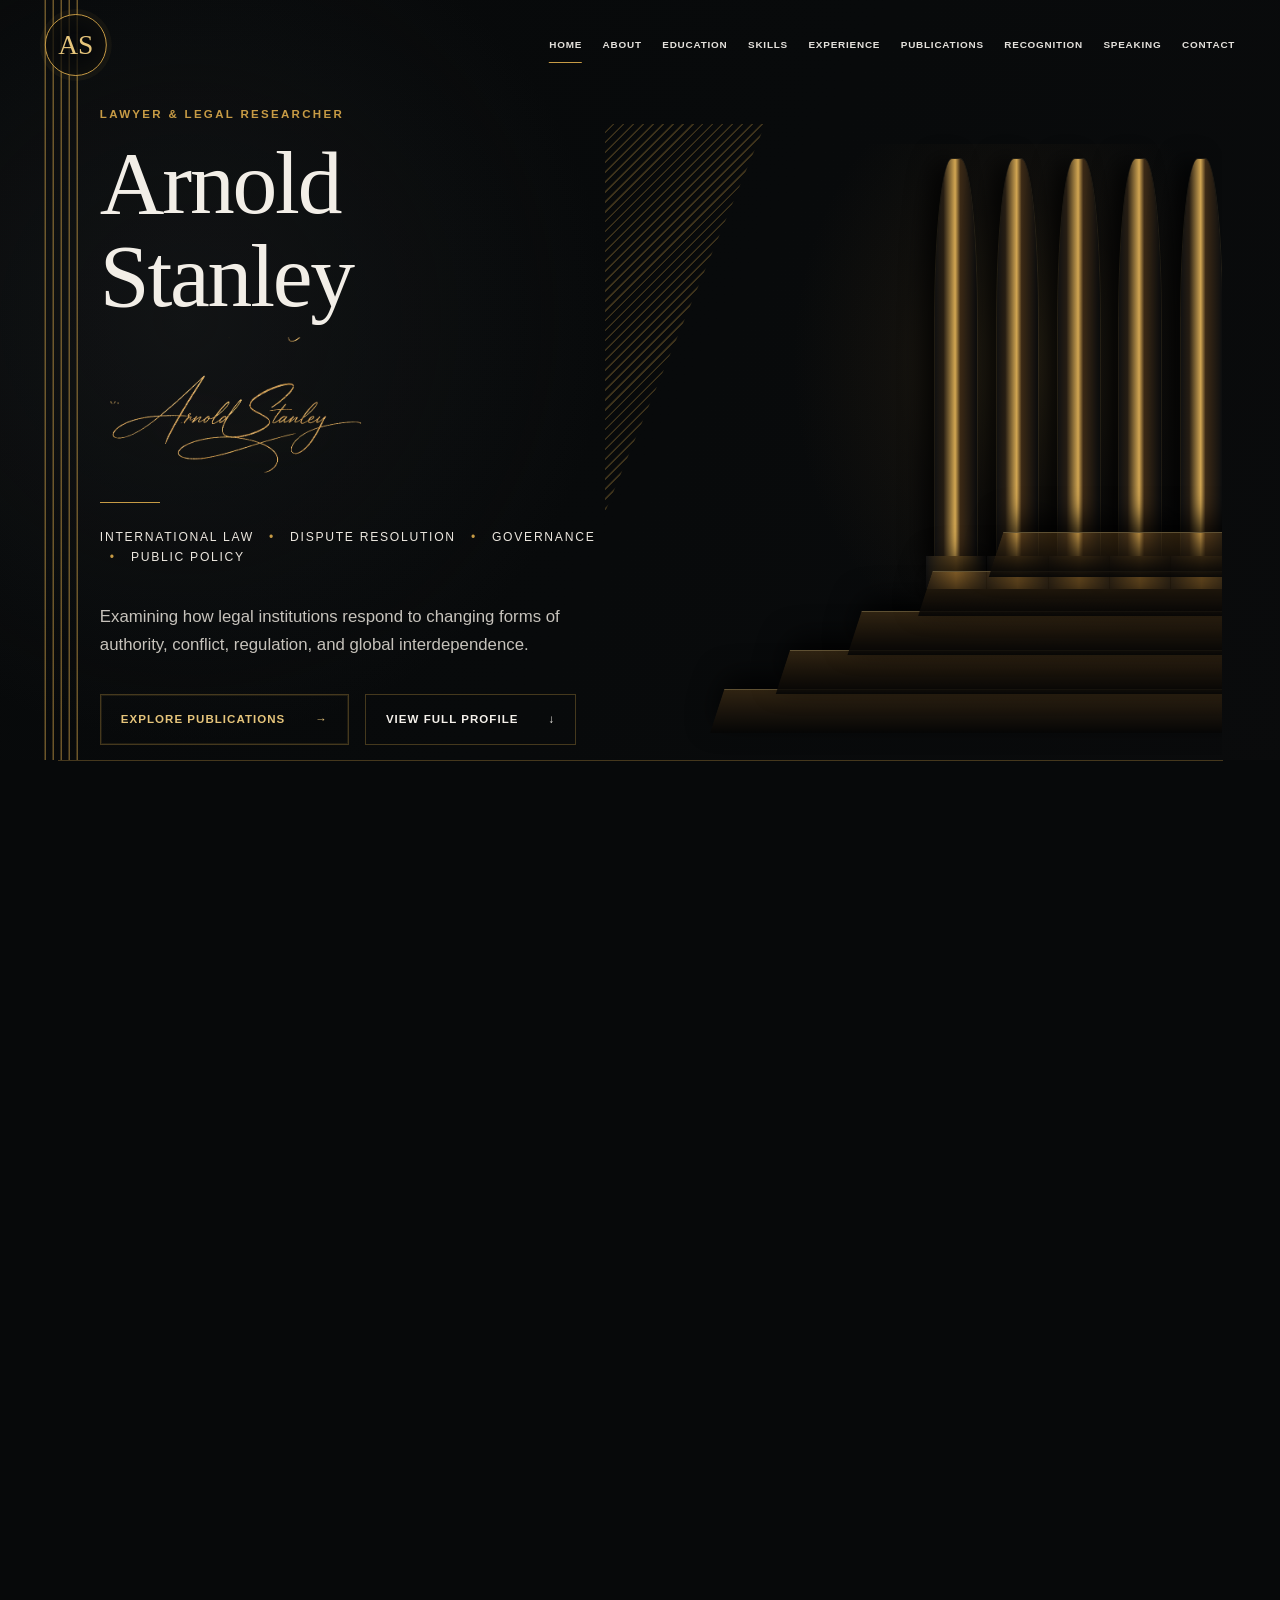
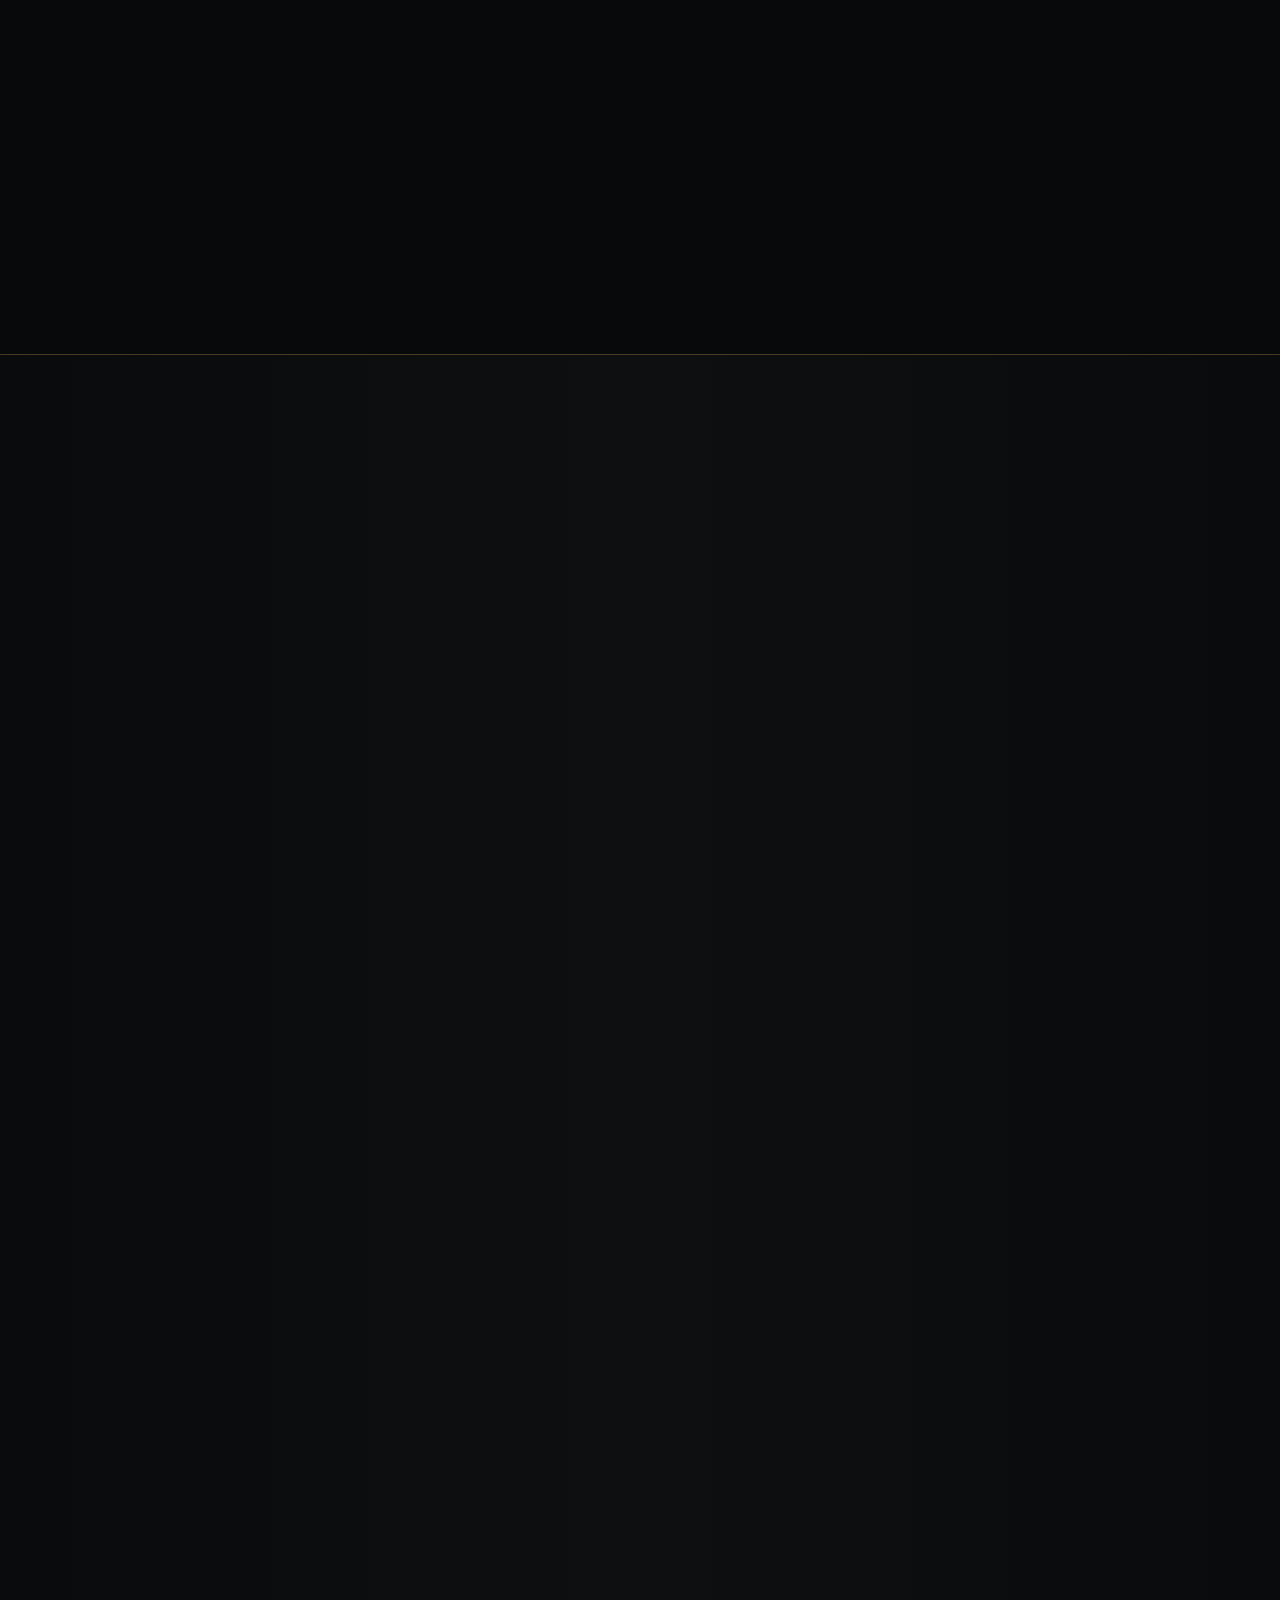
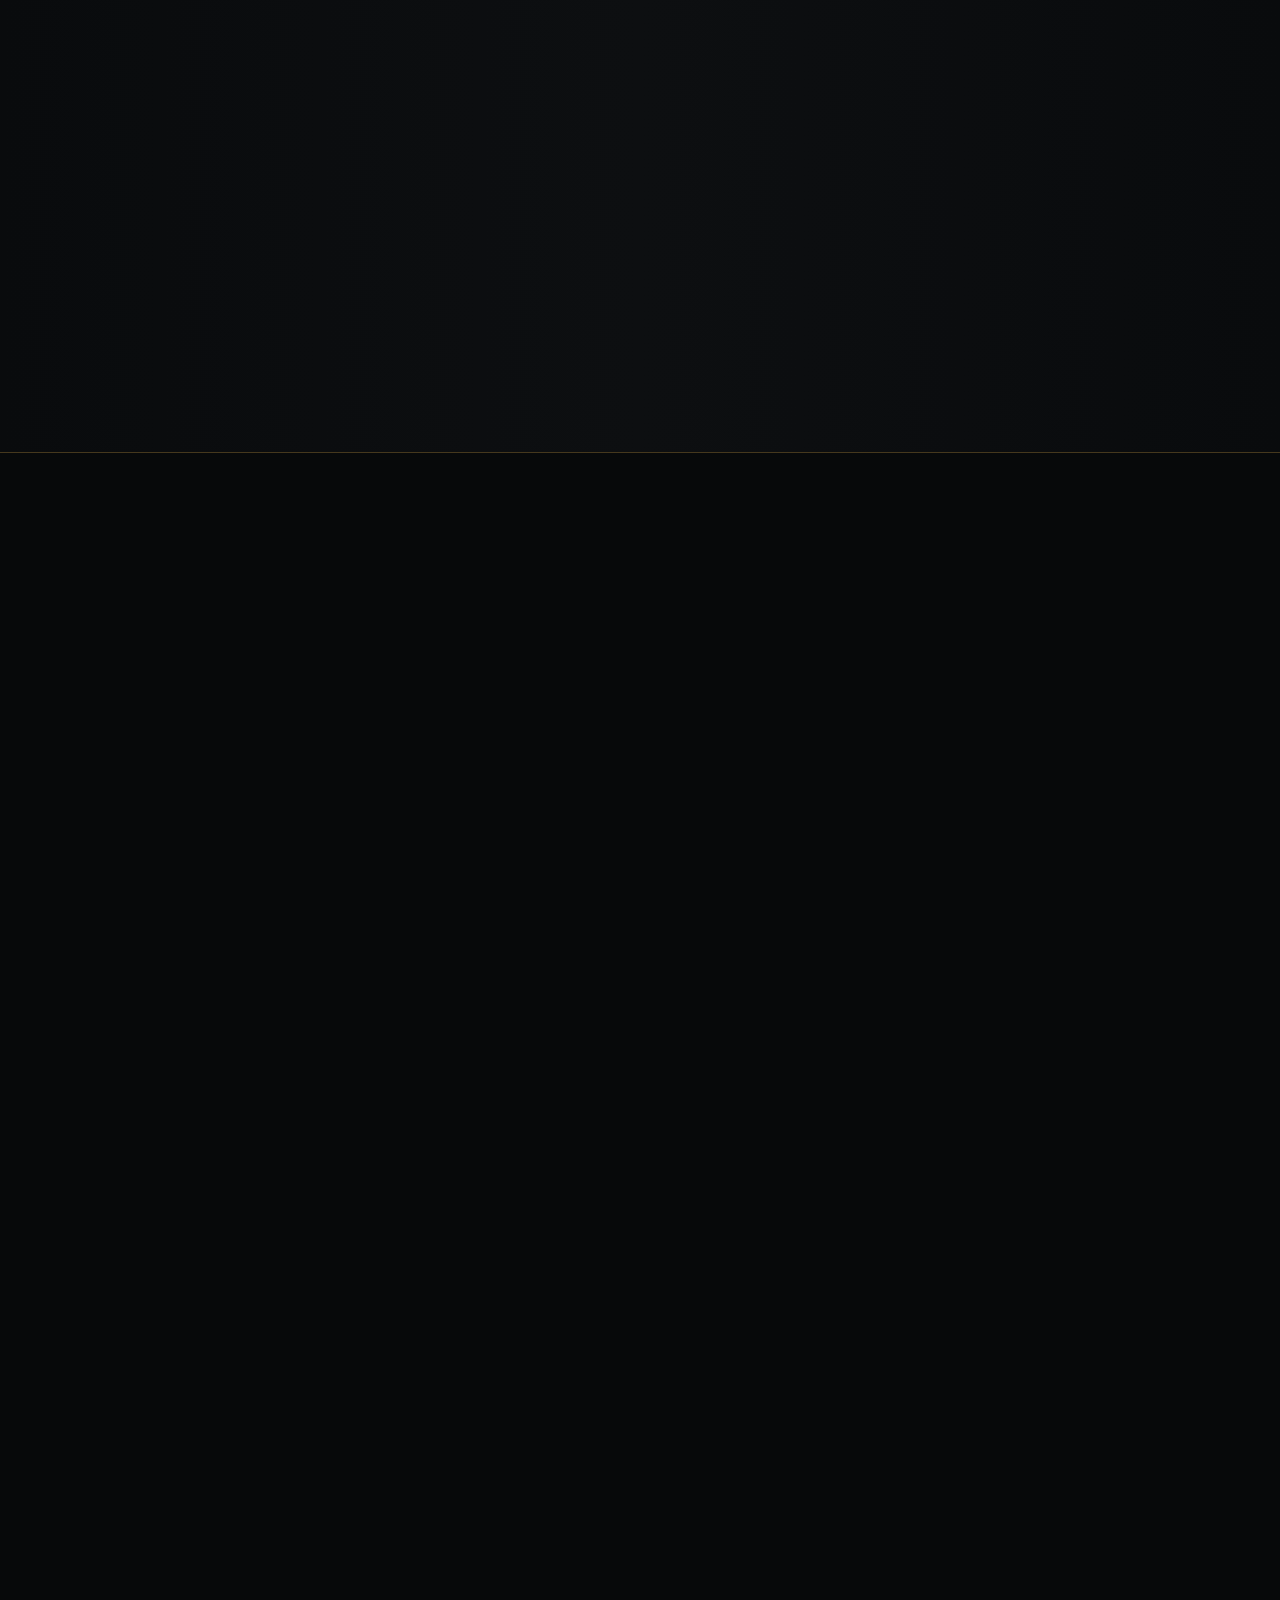
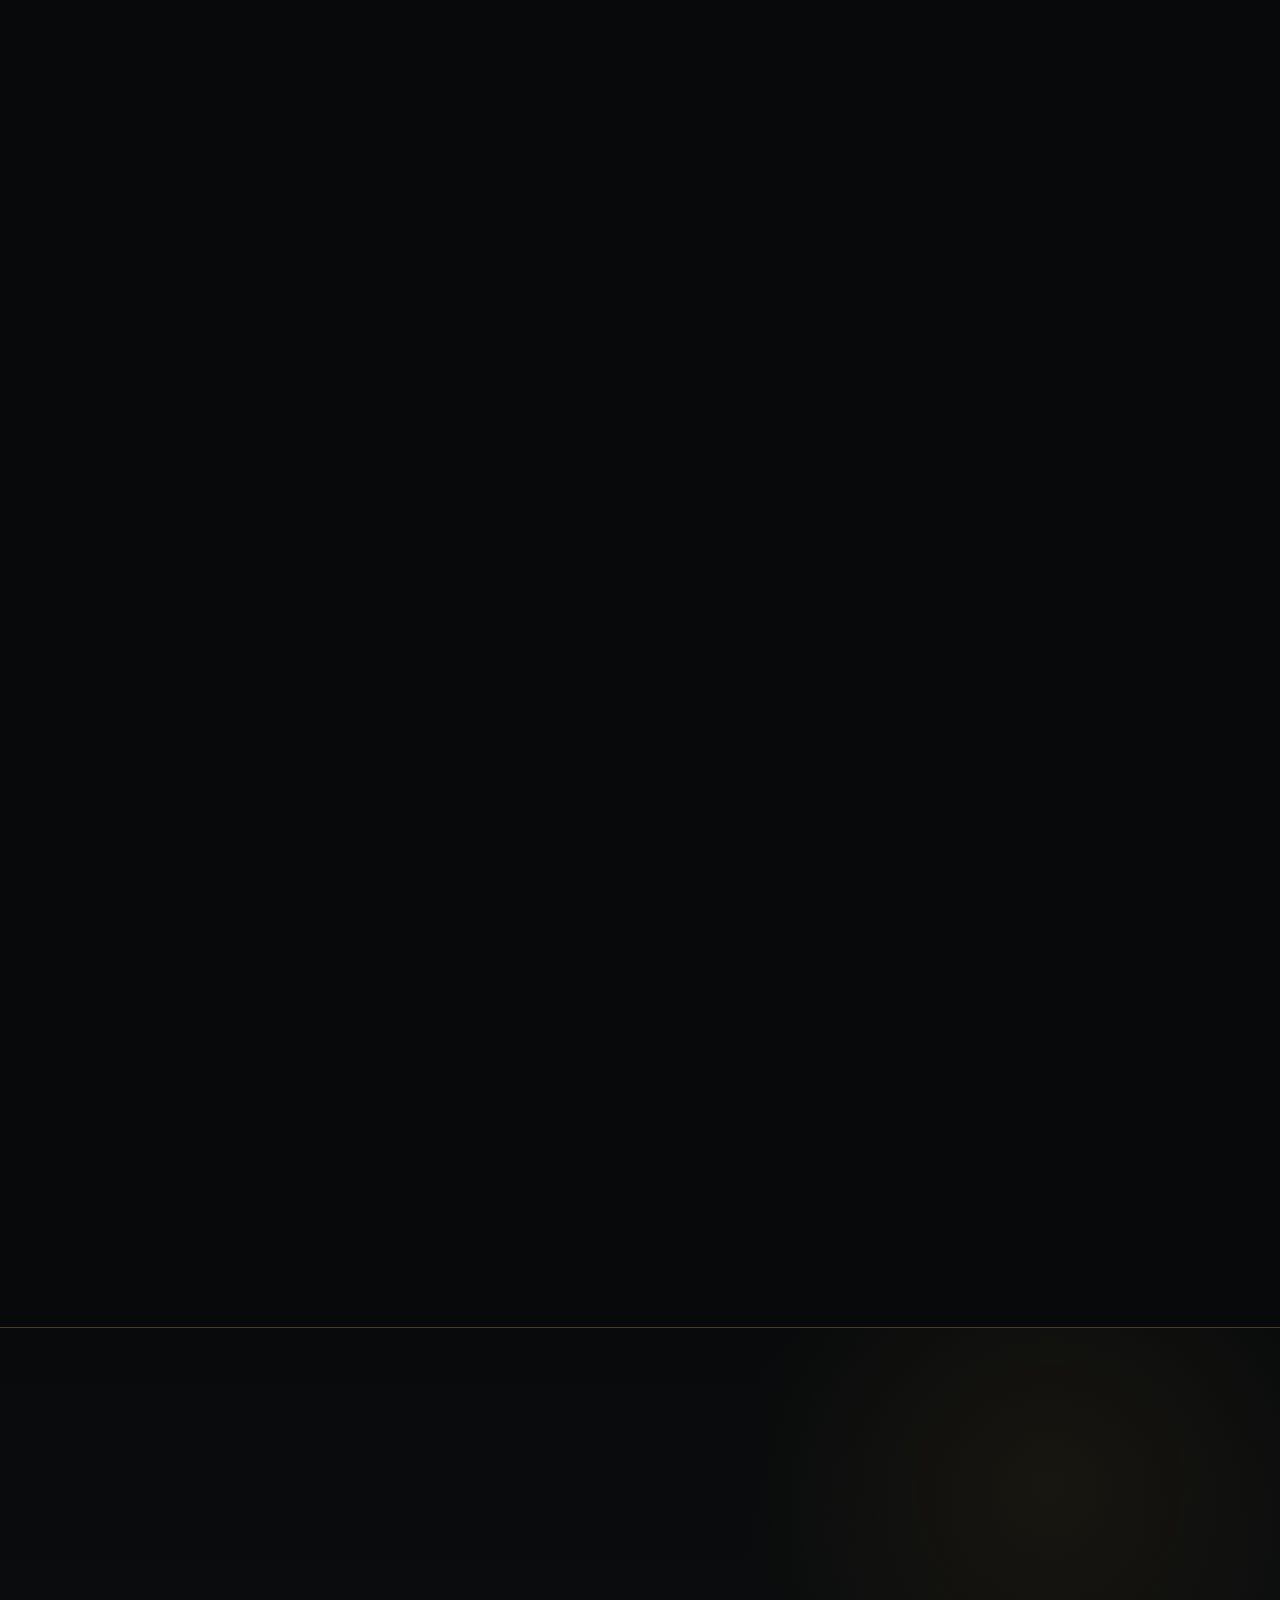
==== index.html @ 1219ff1a "Add files via upload" ====
<!DOCTYPE html>

<html lang="en">
<head>
<meta charset="utf-8"/>
<meta content="width=device-width, initial-scale=1" name="viewport"/>
<meta content="Arnold Stanley — Lawyer &amp; Legal Researcher working across international law, dispute resolution, governance, and public policy." name="description"/>
<meta content="#07090a" name="theme-color"/>
<title>Arnold Stanley | Lawyer &amp; Legal Researcher</title>

<link href="/favicon.png" rel="icon" type="image/png" sizes="512x512"/>
<link href="/favicon.ico" rel="shortcut icon"/>
<link href="/apple-touch-icon.png" rel="apple-touch-icon" sizes="180x180"/>
<link href="styles.css" rel="stylesheet"/>
</head>
<body>

<header class="site-header">
<a aria-label="Arnold Stanley home" class="monogram" href="#home">AS</a>
<button aria-controls="primary-navigation" aria-expanded="false" class="menu-button">Menu</button>
<nav aria-label="Primary navigation" class="primary-nav" id="primary-navigation">
<a class="active" href="#home">Home</a>
<a href="#about">About</a>
<a href="#education">Education</a>
<a href="#skills">Skills</a>
<a href="#experience">Experience</a>
<a href="#publications">Publications</a>
<a href="#recognition">Recognition</a>
<a href="#speaking">Speaking</a>
<a href="#contact">Contact</a>
</nav>
</header>
<main>
<section class="hero section-shell" id="home">
<div aria-hidden="true" class="hero-stripes stripes-left"></div>
<div class="hero-copy">
<p class="eyebrow">Lawyer &amp; Legal Researcher</p>
<h1><span class="hero-name-line">Arnold</span><span class="hero-name-line">Stanley</span></h1>
<div class="hero-signature-wrap"><img class="hero-signature" src="assets/arnold-stanley-signature.png" alt="Arnold Stanley signature"/></div>
<div class="hero-rule"></div>
<p class="areas-inline">International Law <span>•</span> Dispute Resolution <span>•</span> Governance <span>•</span> Public Policy</p>
<p class="hero-summary">Examining how legal institutions respond to changing forms of authority, conflict, regulation, and global interdependence.</p>
<div class="button-row">
<a class="button button-gold" href="#publications">Explore publications <span>→</span></a>
<a class="button button-outline" href="#education">View full profile <span>↓</span></a>
</div>
</div>
<div aria-hidden="true" class="hero-architecture">
<div class="arch-glow"></div>
<div class="columns"><span></span><span></span><span></span><span></span><span></span></div>
<div class="steps"><i></i><i></i><i></i><i></i><i></i></div>
<div class="diagonal-stripes"></div>
</div>
</section>
<section class="about section-shell bordered-section" id="about">
<div class="about-copy reveal">
<p class="eyebrow">About Me</p>
<h2>Law, Institutions, and the Changing World They Govern.</h2>
<div class="small-rule"></div>
<p>I am a lawyer and legal researcher based in Bengaluru, interested in how legal institutions respond to technological, geopolitical, and social change. My work is shaped by a broader concern with the way law distributes authority, structures governance, resolves disputes, and adapts when established doctrines encounter unfamiliar realities. This has drawn me to questions across international law, dispute resolution, public policy, institutional design, and emerging legal challenges.</p>
<p>My research combines doctrinal analysis with an interest in practical legal reform. Across different projects, I have examined digital infrastructure and sovereignty, changing conceptions of jurisdiction, arbitration, environmental governance, artificial intelligence, intellectual property, and regulatory decision-making. Although these subjects differ, they are connected by a common inquiry: how can legal frameworks remain principled and legitimate while responding effectively to new forms of power, risk, and institutional complexity?</p>
<p>Alongside my academic work, I have developed experience through legal internships, fellowship programmes, peer-review and editorial responsibilities, competitions, and research presentations before academic audiences in India and abroad. These experiences have strengthened my commitment to careful research, clear writing, and intellectual independence. I aim to produce work that connects rigorous legal reasoning with the practical realities faced by courts, regulators, institutions, and those affected by their decisions.</p>
<div class="credential-row">
<span>Advocate</span><span>IIAM Accredited Mediator</span><span>Don Lavoie Fellow</span><span>MBL Candidate</span>
</div>
</div>
</section>
<section class="research-strip bordered-section">
<div class="section-shell research-inner reveal">
<p class="eyebrow">Research Interests</p>
<div class="research-grid">
<article><span class="number">01</span><h3>International Law</h3><p>Sovereignty, jurisdiction, international institutions, human rights, and cross-border legal order.</p></article>
<article><span class="number">02</span><h3>Dispute Resolution</h3><p>Arbitration, mediation, adjudication, remedial design, and complex commercial or public disputes.</p></article>
<article><span class="number">03</span><h3>Governance</h3><p>Institutional authority, accountability, regulatory legitimacy, and the design of public decision-making.</p></article>
<article><span class="number">04</span><h3>Public Policy</h3><p>Policy development through legal research, political economy, institutional analysis, and comparative frameworks.</p></article>
</div>
</div>
</section>
<section class="profile-section bordered-section" id="education">
<div class="section-shell narrow-shell">
<div class="section-heading reveal">
<div><p class="eyebrow">Education</p><h2>Formal Study and Specialised Programmes.</h2></div>

</div>
<div class="timeline-group reveal">
<div class="subsection-heading"><p class="eyebrow">Degrees &amp; School Education</p><h3>Academic Qualifications</h3></div>
<div class="vertical-timeline education-timeline">
<article class="timeline-entry featured-entry">
<div class="timeline-marker"></div><div aria-hidden="true" class="timeline-date timeline-date-empty"></div>
<div class="timeline-content"><p class="entry-label">Master's Programme · Currently Pursuing</p><h3>Master of Business Laws (MBL)</h3><p class="entry-org">National Law School of India University, Bengaluru</p><p class="education-result">Postgraduate Study in Business and Commercial Law.</p>
<p class="education-description">The programme develops an interdisciplinary understanding of business and commercial law, with attention to the legal frameworks governing corporate activity, transactions, regulation, and institutional decision-making. It complements my interest in connecting doctrinal legal analysis with the practical needs of businesses, regulators, and public institutions.</p></div>
</article>
<article class="timeline-entry featured-entry">
<div class="timeline-marker"></div><div class="timeline-date">2023 — 2024</div>
<div class="timeline-content"><p class="entry-label">Postgraduate Diploma</p><h3>Post Graduate Diploma in Arbitration and Mediation</h3><p class="entry-org">Maharashtra National Law University, Mumbai</p><p class="education-result">First Class; Grade A++; 77%; CGPA 7.17/8; Rank 2; Top 5% of the Batch.</p>
<p class="education-description">The diploma provided focused study of arbitration, mediation, negotiation, and dispute-management processes. It strengthened my understanding of arbitration agreements, procedural strategy, arbitral awards, settlement design, and the relationship between courts and alternative dispute resolution mechanisms.</p></div>
</article>
<article class="timeline-entry featured-entry">
<div class="timeline-marker"></div><div class="timeline-date">2019 — 2024</div>
<div class="timeline-content"><p class="entry-label">Integrated Undergraduate Law Degree</p><h3>B.A. LL.B.</h3><p class="entry-org">St. Joseph’s College of Law, Karnataka State Law University</p><p class="education-result">First Class; Grade A (Very Good); Law-Weighted CGPA 8.5/10; Top 10% of the Batch.</p>
<p class="education-description">The five-year integrated programme combined humanities study with a broad legal curriculum. It developed foundations across constitutional, civil, criminal, commercial, and international law while strengthening legal research, writing, advocacy, statutory interpretation, and analytical reasoning.</p></div>
</article>
<article class="timeline-entry">
<div class="timeline-marker"></div><div class="timeline-date">2017 — 2019</div>
<div class="timeline-content"><p class="entry-label">ISC · Humanities</p><h3>Class XII</h3><p class="entry-org">The Frank Anthony Public School, Bengaluru</p><p class="education-result">Grade: 94%; CGPA 9.6/10; Distinction.</p>
<p class="education-description">The ISC Humanities programme developed a strong foundation in social analysis, interpretation, argumentation, and structured writing. This interdisciplinary training shaped the perspective that later informed my study of law, governance, institutions, and public policy.</p></div>
</article>
<article class="timeline-entry">
<div class="timeline-marker"></div><div class="timeline-date">2007 — 2017</div>
<div class="timeline-content"><p class="entry-label">ICSE</p><h3>Class X</h3><p class="entry-org">St. Germain High School, Bengaluru</p><p class="education-result">Grade: 83%; CGPA 8.6/10; First Division.</p>
<p class="education-description">The ICSE curriculum provided a broad secondary-school foundation and encouraged disciplined study across analytical, linguistic, scientific, and social subjects. It helped develop the communication, reasoning, and academic habits that supported my later legal education.</p></div>
</article>
</div>
</div>
<div class="timeline-group reveal">
<div class="subsection-heading"><h3>Summer Schools</h3></div>
<div class="vertical-timeline education-timeline">
<article class="timeline-entry programme-entry">
<div class="timeline-marker"></div><div class="timeline-date">May 2026</div>
<div class="timeline-content"><p class="entry-label">Trade Law Academy</p><h3>NUS–CIL Trade Law Academy</h3><p class="entry-org">National University of Singapore and Centre for International Law</p>
<p class="education-description">An intensive academy examining the foundations of the international trade law system and its interaction with contemporary geopolitical pressures. The programme considered core legal principles alongside industrial policy, trade dispute settlement, regional trade agreements, digital trade, and emerging mega-regional frameworks.</p></div>
</article>
<article class="timeline-entry programme-entry">
<div class="timeline-marker"></div><div class="timeline-date">July 2025</div>
<div class="timeline-content"><p class="entry-label">Summer School</p><h3>Commercial, Criminal and Civil Law</h3><p class="entry-org">Lamb Building and Keating Chambers, United Kingdom</p>
<p class="education-description">A practitioner-oriented programme providing exposure to commercial, criminal, and civil law through the perspectives of barristers and legal professionals. It broadened my understanding of legal reasoning, case strategy, advocacy, and professional practice within the legal system of England and Wales.</p></div>
</article>
<article class="timeline-entry programme-entry">
<div class="timeline-marker"></div><div class="timeline-date">May — June 2025</div>
<div class="timeline-content"><p class="entry-label">Summer School</p><h3>AI and Emerging Issues in Law</h3><p class="entry-org">University of Bradford, School of Law, United Kingdom</p>
<p class="education-description">A seven-day programme exploring how legal systems respond to rapid technological, social, commercial, and political change. Sessions addressed emerging questions involving artificial intelligence, digital economies, cryptocurrency, climate change, conflict, crime, terrorism, and the development of new regulatory approaches.</p></div>
</article>
<article class="timeline-entry programme-entry">
<div class="timeline-marker"></div><div class="timeline-date">June — July 2023</div>
<div class="timeline-content"><p class="entry-label">WIPO Korea Summer School</p><h3>Intellectual Property Law and Legal Start-Ups</h3><p class="entry-org">WIPO, Korean Intellectual Property Office and International Intellectual Property Training Institute</p>
<p class="education-description">An intensive interdisciplinary programme on intellectual property law and the international systems protecting innovation and creativity. The course examined patents, trademarks, copyright, enforcement, IP management and valuation, while considering how intellectual property can support entrepreneurship, legal start-ups, public health, and sustainable development.</p></div>
</article>
</div>
</div>
</div>
</section>

<section class="profile-section bordered-section skills-section" id="skills">
<div class="section-shell narrow-shell">
<div class="section-heading reveal">
<div><p class="eyebrow">Skills</p><h2>Core Capabilities.</h2></div>
<p class="section-intro">Research, drafting, analysis, and communication skills developed through academic work, professional training, competitions, and institutional engagement.</p>
</div>
<div class="skills-panel reveal">
<div class="skill-cloud">
<span>Legal Research</span>
<span>Dispute Resolution</span>
<span>Contract Drafting</span>
<span>Policy Analysis</span>
<span>Communication</span>
<span>Leadership</span>
<span>Microsoft Office</span>
<span>Teamwork</span>
</div>
</div>
</div>
</section>

<section class="profile-section bordered-section deep-section" id="experience">
<div class="section-shell narrow-shell">
<div class="section-heading reveal">
<div><p class="eyebrow">Experience</p><h2>Research, editorial work, and legal training.</h2></div>

</div>
<div class="timeline-group reveal">
<div class="subsection-heading"><p class="eyebrow">Fellowship</p><h3>Research Fellowship</h3></div>
<div class="vertical-timeline experience-timeline">
<article class="timeline-entry featured-entry">
<div class="timeline-marker"></div><div class="timeline-date">2025</div>
<div class="timeline-content"><p class="entry-label">Fellowship</p><h3>Don Lavoie Fellow</h3><p class="entry-org">Mercatus Center at George Mason University, United States</p><ul><li>Conducted collaborative research on classical-liberal approaches to political economy, regulatory reform, and institutional design.</li><li>Analysed contemporary policy challenges through historical, economic, public-choice, and institutional frameworks.</li><li>Participated in weekly reading groups, seminars, peer discussions, and faculty question-and-answer sessions.</li><li>Engaged with Mercatus scholars on governance, entrepreneurship, economic freedom, and real-world policy problems.</li></ul></div>
</article>
</div>
</div>
<div class="timeline-group reveal">
<div class="subsection-heading"><p class="eyebrow">Peer Review &amp; Editorial Experience</p><h3>Academic publication work</h3></div>
<div class="vertical-timeline experience-timeline">
<article class="timeline-entry featured-entry">
<div class="timeline-marker"></div><div class="timeline-date">Academic editorial work</div>
<div class="timeline-content"><p class="entry-label">Peer Review &amp; Manuscript Evaluation</p><h3>Invited Reviewer — IGI Global Project</h3><p class="entry-org">Interdisciplinary publication project on systemic exclusion and access to justice</p><ul><li>Reviewed chapter submissions and participated in interdisciplinary peer-review processes.</li><li>Assisted with manuscript evaluation, reviewer assessment, and scholarly feedback.</li><li>Developed practical exposure to publication ethics, peer-review standards, and academic quality assessment.</li></ul></div>
</article>
</div>
</div>
<div class="timeline-group reveal">
<div class="subsection-heading"><p class="eyebrow">Internships</p><h3>Legal and Professional Experience</h3></div>
<div class="vertical-timeline experience-timeline"><article class="timeline-entry"><div class="timeline-marker"></div><div class="timeline-date">April — May 2024</div><div class="timeline-content"><p class="entry-label">Legal Internship</p><h3>Karnataka State Legal Services Authority</h3><p class="experience-description">Researched schemes formulated by the National Legal Services Authority and examined their role in improving access to legal aid and justice. Observed proceedings before different judicial forums, including the Labour Court, Family Court, and Commercial Court, which provided exposure to the functioning and procedural differences of specialised courts.</p><p class="experience-description">Assisted with the preparation of case briefs and developed practical familiarity with the filing and organisation of court documents. The internship offered an institutional perspective on legal-services delivery and the administration of justice beyond conventional private practice.</p></div></article><article class="timeline-entry"><div class="timeline-marker"></div><div class="timeline-date">February — March 2024</div><div class="timeline-content"><p class="entry-label">Dispute Resolution Internship</p><h3>Shardul Amarchand Mangaldas &amp; Co.</h3><p class="entry-org">Under Mr. Arjun K. Perikal</p><p class="experience-description">Conducted legal research concerning an application for a stay in connection with an initial public offering and disputes relating to the allotment and alleged illegal transfer of shares. Examined limitation issues under Articles 58 and 113 of the Limitation Act, 1963, alongside questions arising under Sections 2(1)(f) and 17 of the Arbitration and Conciliation Act, 1996.</p><p class="experience-description">Assisted with the drafting of an agreement and a sale deed and researched the infringement of registered trademarks. Also undertook a comparative analysis of stamp-duty collection across four states and contributed research towards proposed reforms relating to Karnataka’s stamp-duty framework.</p></div></article><article class="timeline-entry"><div class="timeline-marker"></div><div class="timeline-date">2023</div><div class="timeline-content"><p class="entry-label">Government Litigation Internship</p><h3>Office of the Advocate General of Karnataka</h3><p class="entry-org">Under Mr. Sashi Kiran Shetty</p><p class="experience-description">Undertook research across public, civil, corporate, and criminal-law matters handled by the Office of the Advocate General. The research covered the Karnataka Societies Registration Act, 1960, Karnataka Land Revenue Act, 1964, Karnataka Transparency in Public Procurements Act, 1999, Immoral Traffic (Prevention) Act, 1956, Land Acquisition Act, 1894, Karnataka Stamp Act, 1957, Code of Civil Procedure, 1908, and Code of Criminal Procedure, 1973.</p><p class="experience-description">Examined specific statutory provisions and relevant judicial authorities to support ongoing matters handled by government counsel. Attended court proceedings and assisted Additional Government Advocates with legal research and preparation, gaining exposure to litigation involving the State and public authorities.</p></div></article><article class="timeline-entry"><div class="timeline-marker"></div><div class="timeline-date">February — March 2022</div><div class="timeline-content"><p class="entry-label">Intellectual Property Internship</p><h3>Holla &amp; Holla Associates</h3><p class="experience-description">Conducted research on intellectual-property law, with particular emphasis on trademarks, registration procedures, infringement, and related remedies. Prepared case briefs and reviewed judicial decisions relevant to ongoing trademark and intellectual-property matters.</p><p class="experience-description">The internship also provided exposure to the practical relationship between trademark prosecution, advisory work, and litigation. Participated in professional sessions concerning trademark registration and career pathways within intellectual-property practice and litigation.</p></div></article><article class="timeline-entry"><div class="timeline-marker"></div><div class="timeline-date">July 2021</div><div class="timeline-content"><p class="entry-label">Supreme Court Chambers Internship</p><h3>Chambers of Advocate Wajahat Ansari</h3><p class="entry-org">Supreme Court of India</p><p class="experience-description">Reviewed case files, judgments, and legal authorities relevant to matters being prepared before the courts. Assisted with legal research, the preparation of case briefs, drafting-related assignments, and the translation of documents required for ongoing proceedings.</p><p class="experience-description">Researched legal articles and supporting authorities that could be used in the preparation of arguments. Attended legal discussions, lectures, and court proceedings, gaining exposure to the manner in which factual records and legal authorities are organised for appellate and Supreme Court advocacy.</p></div></article><article class="timeline-entry"><div class="timeline-marker"></div><div class="timeline-date">June 2021</div><div class="timeline-content"><p class="entry-label">Legal Internship</p><h3>Advocate Pinak Kumar Mitra — DMG Law Offices</h3><p class="experience-description">Conducted research across constitutional law, criminal procedure, contract law, arbitration, labour law, matrimonial law, and the Right to Information Act. Assisted with an Enforcement Case Information Report-related assignment, drafted a legal notice, and researched the doctrine of prior use in trademark disputes.</p><p class="experience-description">Examined judicial developments concerning the Hindu Marriage Act and the evolution of the right to be forgotten in India. The internship offered broad exposure to legal research and drafting across company, contractual, and criminal-law matters.</p></div></article></div>
</div><div class="timeline-group reveal"><div class="subsection-heading"><p class="eyebrow">Social Impact &amp; Field Experience</p><h3>Community Research and Outreach</h3></div><div class="vertical-timeline experience-timeline"><article class="timeline-entry"><div class="timeline-marker"></div><div class="timeline-date">January 2020</div><div class="timeline-content"><p class="entry-label">Field Research and Outreach</p><h3>Association of People with Disability, India</h3><p class="experience-description">Participated in field visits and district-level surveys examining the experiences and requirements of persons with disabilities. Visited hospitals and interacted with public departments and institutional stakeholders involved in disability welfare and service delivery.</p><p class="experience-description">Contributed to research concerning the causes and prevention of disability and assisted with outreach programmes for children with disabilities in rural communities. This experience provided direct exposure to the relationship between public policy, institutional accessibility, and community-based social support.</p></div></article></div></div>
</div>
</section>
<section class="publications section-shell bordered-section" id="publications">
<div class="section-heading reveal">
<div><p class="eyebrow">Selected Publication Highlights</p><h2>Publications</h2></div>
<div aria-label="Publication controls" class="publication-controls"><button aria-label="Previous publication" id="previous-publication">←</button><span id="publication-count">01 / 04</span><button aria-label="Next publication" id="next-publication">→</button></div>
</div>
<div class="publication-stage reveal"><article class="publication active" data-index="0"><div class="publication-cover cover-four"><span class="cover-kicker">Human Rights &amp; Environmental Governance</span><h3>Investor Protection and the Right to a Healthy Environment</h3><p>Proposed Reforms to the UN OHCHR Call for Inputs</p><div class="cover-pillars"></div></div><div class="publication-body"><p class="publication-meta">United Nations OHCHR <span>•</span> 2024</p><h3>Aligning investment governance with environmental rights</h3><p class="publication-deck">This policy contribution examines the tension between protections afforded to foreign investors and the human right to a clean, healthy, and sustainable environment.</p><p>It proposes reforms aimed at ensuring that investment governance, regulatory decision-making, and dispute-resolution frameworks operate consistently with environmental and human-rights obligations.</p><a class="text-link publication-link" href="https://www.ohchr.org/en/calls-for-input/2023/call-inputs-should-interests-foreign-investors-trump-human-right-clean-healthy" rel="noopener" target="_blank">View UN OHCHR contribution <span>↗</span></a></div><aside class="publication-notes"><p class="eyebrow">Themes</p><ul><li>Human rights</li><li>Environmental governance</li><li>Foreign investment</li><li>Institutional reform</li></ul></aside></article>
<article class="publication" data-index="1">
<div class="publication-cover cover-one"><span class="cover-kicker">Artificial Intelligence &amp; International Law</span><h3>Liability of Artificial Intelligence in Air and Space Law</h3><p>An Emerging Paradigm in the Realm of International Law</p><div class="cover-orbit"></div></div>
<div class="publication-body"><p class="publication-meta">International Journal of Law Management &amp; Humanities <span>•</span> 2023</p><h3>Responsibility for autonomous systems</h3><p class="publication-deck">The paper examines how liability rules may respond when artificial-intelligence systems operate in legally complex air and space environments.</p><p>It considers the role of human programming, the application of existing legal principles, and the scope of responsibility under international law.</p><a class="text-link publication-link" href="https://ijlmh.com/paper/liability-of-artificial-intelligence-in-air-and-space-law-an-emerging-paradigm-in-the-realm-of-international-law/" rel="noopener" target="_blank">Read publication <span>↗</span></a></div>
<aside class="publication-notes"><p class="eyebrow">Themes</p><ul><li>Artificial intelligence</li><li>Air and space law</li><li>International liability</li><li>Human oversight</li></ul></aside>
</article>
<article class="publication" data-index="2">
<div class="publication-cover cover-two"><span class="cover-kicker">Competition &amp; International Law</span><h3>A Step in the Right Direction</h3><p>Extraterritoriality in Deutschland’s Competition Law and Policy</p><div class="cover-grid"></div></div>
<div class="publication-body"><p class="publication-meta">Prague University of Economics and Business <span>•</span> 2022</p><h3>Competition law beyond borders</h3><p class="publication-deck">This co-authored paper studies the extraterritorial reach of German competition law in relation to European Union rules and public international law.</p><p>It examines the effects principle, choice-of-law questions, and the value of multilateral engagement through institutions such as the OECD and WTO.</p><a class="text-link publication-link" href="https://lawinbusiness.vse.cz/wp-content/uploads/page/8/LawInBusiness2022_final_2.pdf" rel="noopener" target="_blank">Read publication <span>↗</span></a></div>
<aside class="publication-notes"><p class="eyebrow">Themes</p><ul><li>Competition law</li><li>Extraterritoriality</li><li>European Union law</li><li>Public international law</li></ul></aside>
</article>
<article class="publication" data-index="3">
<div class="publication-cover cover-three"><span class="cover-kicker">Regional &amp; Global Health Law</span><h3>ASEAN and the COVID-19 Pandemic</h3><p>A Wake-up Call for Reimagining the Framework for Global Health Cooperation</p><div class="cover-lines"></div></div>
<div class="publication-body"><p class="publication-meta">Asian Law Centre, Melbourne Law School <span>•</span> 2022</p><h3>Reimagining regional health cooperation</h3><p class="publication-deck">The paper considers how the pandemic exposed weaknesses in regional and global-health coordination.</p><p>It focuses on ASEAN and the need for stronger legal cooperation, institutional harmonisation, and collective mechanisms capable of responding to transnational health emergencies.</p><a class="text-link publication-link" href="https://law.unimelb.edu.au/centres/alc/news-and-events/legal-cooperation%2C-harmonization-and-unification-an-asean-perspective-online-conference/papers" rel="noopener" target="_blank">View conference paper listing <span>↗</span></a></div>
<aside class="publication-notes"><p class="eyebrow">Themes</p><ul><li>ASEAN</li><li>Global health</li><li>Regional cooperation</li><li>Institutional design</li></ul></aside>
</article>
</div>
<div class="archive reveal">

<ol class="publication-list">
<li><div class="publication-title-wrap"><a href="https://www.ohchr.org/en/calls-for-input/2023/call-inputs-should-interests-foreign-investors-trump-human-right-clean-healthy" rel="noopener" target="_blank"><h4>Proposed Reforms to the UN OHCHR Call for Inputs: “Should the Interests of Foreign Investors Trump the Human Right to a Clean, Healthy and Sustainable Environment?” <span class="external-arrow">↗</span></h4></a><p class="publication-source">United Nations Office of the High Commissioner for Human Rights — Special Rapporteur on Human Rights and the Environment</p><p class="publication-synopsis">This policy contribution addresses the tension between investor protection and the human right to a clean, healthy, and sustainable environment. It proposes reforms intended to align investment governance with environmental and human-rights obligations.</p></div><span>2024</span></li>
<li><div class="publication-title-wrap"><a href="https://www.cambridge.org/engage/coe/article-details/643d26411d262d40eaa1e05b" rel="noopener" target="_blank"><h4>The Future of Arbitration in Intellectual Property Disputes — An Opportunity for India’s Growth and Resilience <span class="external-arrow">↗</span></h4></a><p class="publication-source">Cambridge Open Engage, Cambridge University Press · Working Paper</p><p class="publication-synopsis">This working paper examines arbitration as a mechanism for resolving intellectual-property disputes in India. It considers how specialist procedure, confidentiality, and enforceability could support innovation while reducing pressure on conventional courts.</p></div><span>2023</span></li>
<li><div><a href="https://ijlmh.com/paper/liability-of-artificial-intelligence-in-air-and-space-law-an-emerging-paradigm-in-the-realm-of-international-law/" rel="noopener" target="_blank"><h4>Liability of Artificial Intelligence in Air and Space Law: An Emerging Paradigm in the Realm of International Law <span class="external-arrow">↗</span></h4></a><p class="publication-source">International Journal of Law Management and Humanities (IJLMH)</p><p class="publication-synopsis">The article considers responsibility when autonomous systems operate in legally complex air and space environments. It evaluates human programming, oversight, and the capacity of existing international-law principles to allocate liability.</p></div><span>2023</span></li>


<li><div><a href="https://lawinbusiness.vse.cz/wp-content/uploads/page/8/LawInBusiness2022_final_2.pdf" rel="noopener" target="_blank"><h4>A Step in the Right Direction: The Issue of Extraterritoriality in the Landscape of Deutschland’s Competition Law and Policy <span class="external-arrow">↗</span></h4></a><p class="publication-source">Prague University of Economics and Business</p><p class="publication-synopsis">This co-authored paper studies the extraterritorial reach of German competition law in relation to European Union rules and public international law. It analyses the effects principle, choice-of-law concerns, and the value of multilateral cooperation.</p></div><span>2022</span></li>
<li><div><a href="https://ijalr.in/volume-3-issue-3-2023/migrant-labour-crises-in-india-the-exodus-of-migrant-workers-vs-the-indian-labour-code-arnold-stanley/" rel="noopener" target="_blank"><h4>Migrant Labour Crises in India — The Exodus of Migrant Workers v. the Indian Labour Code <span class="external-arrow">↗</span></h4></a><p class="publication-source">International Journal of Advanced Legal Research (IJALR)</p><p class="publication-synopsis">The article studies the vulnerabilities exposed by the mass movement of migrant workers during the pandemic. It assesses labour-law protections and asks whether India’s evolving labour codes adequately address mobility, welfare, and enforcement gaps.</p></div><span>2023</span></li>
<li><div><a href="https://www.alliance.edu.in/committees/ACADR/assets/publication/ACADR-Newsletter-Vol01-Issue03.pdf" rel="noopener" target="_blank"><h4>Judicial Intervention in ADR — A Paradigm of Change or Intervention? <span class="external-arrow">↗</span></h4></a><p class="publication-source">Alliance Centre for Alternative Dispute Resolution, Alliance University</p><p class="publication-synopsis">This essay examines the boundary between necessary judicial support and excessive court involvement in alternative dispute resolution. It considers how intervention can protect fairness while preserving efficiency, finality, and party autonomy.</p></div><span>2022</span></li>
<li><div><a href="https://law.unimelb.edu.au/centres/alc/news-and-events/legal-cooperation%2C-harmonization-and-unification-an-asean-perspective-online-conference/papers" rel="noopener" target="_blank"><h4>ASEAN and the COVID-19 Pandemic: A Wake-Up Call for Reimagining the Framework for Global Health Cooperation <span class="external-arrow">↗</span></h4></a><p class="publication-source">Asian Law Centre, Melbourne Law School, University of Melbourne</p><p class="publication-synopsis">The paper considers how the pandemic exposed weaknesses in regional and global-health coordination. It argues for stronger legal cooperation, institutional harmonisation, and collective mechanisms for responding to transnational health emergencies.</p></div><span>2022</span></li>
<li><div><a href="https://pgclclprs.wordpress.com/marital-rape-in-india-a-deliberate-action-of-non-criminalization/" rel="noopener" target="_blank"><h4>Marital Rape in India — A Deliberate Action of Non-Criminalization? <span class="external-arrow">↗</span></h4></a><p class="publication-source">Constitutional Law and Policy Reform Society, Pravin Gandhi College of Law</p><p class="publication-synopsis">The essay examines the marital-rape exception through constitutional equality, bodily autonomy, dignity, and consent. It challenges the legal distinction between sexual violence within and outside marriage and argues for rights-centred reform.</p></div><span>2022</span></li>
<li><div><a href="https://www.legalbites.in/violation-of-freedom-of-press-in-india" rel="noopener" target="_blank"><h4>Violation of Freedom of Press in India — Rule of State v. Democracy? <span class="external-arrow">↗</span></h4></a><p class="publication-source">Legal Bites, Amity Law School</p><p class="publication-synopsis">This article considers the constitutional position of press freedom and its relationship with democratic accountability. It examines state restrictions, institutional pressures, and the need to balance legitimate regulation with independent journalism.</p></div><span>2022</span></li>
<li><div><a href="https://www.jetir.org/view?paper=JETIR2109114" rel="noopener" target="_blank"><h4>Race and Racism — The Paradigm of Perception in an Era of Credence <span class="external-arrow">↗</span></h4></a><p class="publication-source">Journal of Emerging Technologies and Innovative Research (JETIR)</p><p class="publication-synopsis">The paper explores how racial categories and discriminatory perceptions are socially formed and sustained. It considers the relationship between historical structures, contemporary attitudes, and the legal or institutional responses required to confront racism.</p></div><span>2021</span></li>
</ol>
</div>
</section>
<section class="profile-section bordered-section deep-section" id="recognition">
<div class="section-shell narrow-shell">
<div class="section-heading reveal"><div><p class="eyebrow">Awards &amp; Honours</p><h2>Recognition, One Achievement at a Time.</h2></div></div>
<div class="timeline-group reveal">
<div class="subsection-heading"><p class="eyebrow">Competitions &amp; Distinctions</p><h3>Writing, Drafting, Research, and Policy</h3></div>
<div class="vertical-timeline recognition-timeline competition-timeline">














<article class="timeline-entry recognition-entry"><div class="timeline-marker"></div><div class="timeline-date">2021</div><div class="timeline-content"><p class="rank-display">3rd Rank</p><h3>Lex Concieta National Memorial Drafting Competition</h3><p class="entry-label">Memorial Drafting Competition</p><p class="competition-synopsis">A national memorial-drafting event testing legal research, authority selection, written advocacy, and structured argument. The submission received third place for its organisation, legal analysis, and presentation.</p></div></article><article class="timeline-entry recognition-entry"><div class="timeline-marker"></div><div class="timeline-date">2021</div><div class="timeline-content"><p class="rank-display">2nd Rank</p><h3>Kanooniyat National Amendment Writing Competition</h3><p class="entry-label">Legislative Amendment Drafting</p><p class="competition-synopsis">A national competition centred on identifying deficiencies in an existing legal framework and drafting a reasoned legislative amendment. The task combined statutory interpretation, reform design, and precise legislative language.</p></div></article><article class="timeline-entry recognition-entry"><div class="timeline-marker"></div><div class="timeline-date">2022</div><div class="timeline-content"><p class="rank-display">Merit Rank</p><h3>6th National Essay Writing Competition</h3><p class="entry-label">National Legal Essay Competition</p><p class="competition-synopsis">A national essay-writing competition conducted by Amity Law School. The event evaluated research depth, argument structure, originality, legal reasoning, and the quality of written presentation.</p></div></article><article class="timeline-entry recognition-entry"><div class="timeline-marker"></div><div class="timeline-date">2022</div><div class="timeline-content"><p class="rank-display">2nd Rank</p><h3>Kanooniyat National Opinion Writing Competition</h3><p class="entry-label">Opinion Writing Competition</p><p class="competition-synopsis">A national legal-opinion writing event assessing the ability to identify issues, formulate a reasoned position, and communicate legal analysis with clarity. The entry received second place in the competition.</p></div></article><article class="timeline-entry recognition-entry"><div class="timeline-marker"></div><div class="timeline-date">2022</div><div class="timeline-content"><p class="rank-display">Winner</p><h3>National Essay Writing Competition on Constitutional Law</h3><p class="entry-label">Constitutional Law Essay Competition</p><p class="competition-synopsis">A national competition organised by the Constitutional Law and Policy Reform Society at Pravin Gandhi College of Law, University of Mumbai. The winning essay addressed marital rape through constitutional rights, bodily autonomy, and legal reform.</p></div></article><article class="timeline-entry recognition-entry"><div class="timeline-marker"></div><div class="timeline-date">2022</div><div class="timeline-content"><p class="rank-display">4th Rank · Top 6 Commendation</p><h3>1st National Essay Competition on Public Health Law</h3><p class="entry-label">Public Health Law Essay Competition</p><p class="competition-synopsis">A national competition organised by the Centre for Public Health Law at National Law University Odisha. The submission examined privacy, data sharing, and public-health governance and received a commendation among the six highest-ranked entries.</p></div></article><article class="timeline-entry recognition-entry"><div class="timeline-marker"></div><div class="timeline-date">2023</div><div class="timeline-content"><p class="rank-display">Winner</p><h3>3rd Edition of India’s Virtual Legal Marathon</h3><p class="entry-label">24-Hour ESG Research Lab</p><p class="competition-synopsis">A time-bound national research challenge organised by Dhir &amp; Dhir Associates in association with CarDekho Group. Participants worked through an intensive environmental, social, and governance problem requiring rapid legal and policy analysis.</p></div></article><article class="timeline-entry recognition-entry"><div class="timeline-marker"></div><div class="timeline-date">2023</div><div class="timeline-content"><p class="rank-display">Top 25 Teams</p><h3>3rd RGNUL–Luthra &amp; Luthra Energy Law Agreement Drafting Competition</h3><p class="entry-label">Energy Law Contract Drafting</p><p class="competition-synopsis">A national agreement-drafting competition organised by RGNUL’s Centre for Advanced Studies in Energy Laws with Luthra &amp; Luthra Law Offices. Teams were assessed on commercial understanding, risk allocation, drafting clarity, and legal enforceability.</p></div></article><article class="timeline-entry recognition-entry"><div class="timeline-marker"></div><div class="timeline-date">2023</div><div class="timeline-content"><p class="rank-display">4th Rank · Top 5 Presenter</p><h3>1st Bangalore Dispute Resolution Conclave</h3><p class="entry-label">National Paper Presentation</p><p class="competition-synopsis">A national dispute-resolution conference organised by the School of Law, Christ University, with the International Arbitration and Mediation Centre, Hyderabad. The paper was ranked fourth among 27 selected presenters.</p></div></article><article class="timeline-entry recognition-entry"><div class="timeline-marker"></div><div class="timeline-date">2023</div><div class="timeline-content"><p class="rank-display">Participant</p><h3>Yale Global Policy Hackathon</h3><p class="entry-label">Global Public Policy Event</p><p class="competition-synopsis">A policy-focused international hackathon connected with Yale University. The event required collaborative problem-solving, concise policy design, and the communication of recommendations to a wider academic and policy audience.</p></div></article><article class="timeline-entry recognition-entry"><div class="timeline-marker"></div><div class="timeline-date">2023</div><div class="timeline-content"><p class="rank-display">Semi-Finalist</p><h3>Brahmastra Public Policy Hackathon — Electrifying Policies</h3><p class="entry-label">Public Policy Hackathon</p><p class="competition-synopsis">A collaborative policy event involving participants and institutions associated with IIT Kanpur, IIM Calcutta, IIM Udaipur, BITS Pilani, and IIFT Kolkata. The challenge focused on developing practical policy responses through research and structured presentation.</p></div></article><article class="timeline-entry recognition-entry"><div class="timeline-marker"></div><div class="timeline-date">2023</div><div class="timeline-content"><p class="rank-display">Semi-Finalist</p><h3>MIT Policy Hackathon</h3><p class="entry-label">Public Policy Hackathon</p><p class="competition-synopsis">An interdisciplinary policy competition hosted by the Massachusetts Institute of Technology. Teams developed evidence-based proposals under time constraints and presented solutions designed for real-world policy implementation.</p></div></article><article class="timeline-entry recognition-entry"><div class="timeline-marker"></div><div class="timeline-date">2024</div><div class="timeline-content"><p class="rank-display">Top 15 Teams</p><h3>NLIU–CLT Article Writing Competition — Techtonic</h3><p class="entry-label">Article Writing Competition</p><p class="competition-synopsis">A national article-writing competition organised by the Centre for Law and Technology at NLIU Bhopal. The submission was ranked 15th out of 32 participating teams, placing it among the competition’s top 15 entries.</p></div></article><article class="timeline-entry recognition-entry"><div class="timeline-marker"></div><div class="timeline-date">2024</div><div class="timeline-content"><p class="rank-display">Top 15 Teams</p><h3>NLIU–CLT Agreement Drafting Competition — Techtonic</h3><p class="entry-label">Agreement Drafting Competition</p><p class="competition-synopsis">A national agreement-drafting competition organised by the Centre for Law and Technology at NLIU Bhopal. The submission was ranked 15th out of 128 participating teams, placing it among the competition’s top 15 teams.</p></div></article></div>
</div>
<div class="timeline-group reveal">
<div class="subsection-heading"><p class="eyebrow">Moot Court &amp; ADR Events</p><h3>Advocacy, Arbitration, and Mediation</h3></div>
<div class="vertical-timeline recognition-timeline competition-timeline">




<article class="timeline-entry recognition-entry"><div class="timeline-marker"></div><div class="timeline-date">2022</div><div class="timeline-content"><p class="rank-display">2nd Runner-Up · 3rd of 27 Teams</p><h3>4th Surana &amp; Surana and KLE National Constitutional Law Moot Court Competition</h3><p class="entry-label">National Constitutional Law Moot</p><p class="competition-synopsis">A national moot court competition focused on constitutional-law advocacy. Teams were evaluated through memorials and oral rounds requiring close engagement with doctrine, precedent, jurisdiction, and persuasive courtroom presentation.</p></div></article><article class="timeline-entry recognition-entry"><div class="timeline-marker"></div><div class="timeline-date">2022</div><div class="timeline-content"><p class="rank-display">1st Rank</p><h3>ACADR Essay Writing Competition</h3><p class="entry-label">Alternative Dispute Resolution Essay Competition</p><p class="competition-synopsis">A flagship writing competition organised by the Alliance Centre for Alternative Dispute Resolution at Alliance University. The essay examined whether judicial intervention in ADR operates as a safeguard or undermines autonomy and efficiency.</p></div></article><article class="timeline-entry recognition-entry"><div class="timeline-marker"></div><div class="timeline-date">2023</div><div class="timeline-content"><p class="rank-display">Participant</p><h3>3rd VIMC International Mediation Competition</h3><p class="entry-label">International Mediation Competition</p><p class="competition-synopsis">A mediation competition organised by MediateGuru in association with Khaitan &amp; Co. and S.S. Rana. Participants were assessed on negotiation strategy, client representation, collaborative problem-solving, and settlement-building.</p></div></article><article class="timeline-entry recognition-entry"><div class="timeline-marker"></div><div class="timeline-date">2023</div><div class="timeline-content"><p class="rank-display">23rd of 42 Teams</p><h3>Alfred Deakin International Commercial Arbitration Moot — Global Rounds</h3><p class="entry-label">Role: Instructing Solicitor</p><p class="competition-synopsis">An international commercial arbitration moot supported by Allens Linklaters and CIArb Australia. As instructing solicitor, I supported the team’s case preparation, coordinated the development of arguments, and contributed to the strategic organisation of the written and oral advocacy materials.</p></div></article></div>
</div>
<div class="timeline-group reveal">
<div class="subsection-heading"><p class="eyebrow">Professional Enrolments</p><h3>Professional Credentials &amp; Qualifications</h3></div>
<div class="vertical-timeline recognition-timeline">
<article class="timeline-entry recognition-entry"><div class="timeline-marker"></div><div class="timeline-date">2024</div><div class="timeline-content"><p class="entry-label">Professional Enrolment</p><h3>Advocate</h3><p>Enrolled with the Karnataka State Bar Council; cleared the All India Bar Examination and registered with the Bar Council of India.</p></div></article>
<article class="timeline-entry recognition-entry"><div class="timeline-marker"></div><div class="timeline-date">15 Nov 2024</div><div class="timeline-content"><p class="entry-label">Mediation Accreditation</p><h3>IIAM Accredited Mediator</h3><p>Completed the Indian Institute of Arbitration and Mediation Q-AP2 Qualifying Assessment Programme, comprising 40 hours of mediator training.</p></div></article>

</div>
</div>
</div>
</section>
<section class="profile-section bordered-section" id="speaking">
<div class="section-shell">
<div class="section-heading reveal"><div><p class="eyebrow">Paper Presentations &amp; Conferences</p><h2>Research Presented Across Jurisdictions.</h2></div></div>
<div class="speaking-list reveal">
<article><span>2022</span><div><h3>ASEAN and COVID-19 Pandemic: A Wake-up Call for Reimagining the Framework for Global Health Cooperation</h3><p class="presentation-context">Asian Law Centre, University of Melbourne; Surabaya University; Vietnam National University; and IOER — conference on legal cooperation, harmonisation, and unification in ASEAN.</p><p class="presentation-summary">The paper examined the weaknesses exposed by the pandemic in ASEAN’s regional health-governance framework. It argued for stronger legal cooperation, institutional coordination, and shared mechanisms for responding to future cross-border public-health emergencies.</p></div></article>
<article><span>2022</span><div><h3>A Step in the Right Direction: Extraterritoriality in Deutschland’s Competition Law and Policy</h3><p class="presentation-context">14th International Scientific Conference on Law in Business of Selected Member States of the European Union, involving Prague University of Economics and Business and partner institutions.</p><p class="presentation-summary">This paper considered how German competition law addresses conduct occurring beyond national borders but producing domestic market effects. It assessed the legal basis, reach, and policy implications of extraterritorial enforcement in an increasingly integrated commercial environment.</p></div></article>
<article><span>2023</span><div><h3>Traditional Knowledge and Indigenous Patenting — The Need for the Nagoya Protocol and the Non-Privatisation of DSI</h3><p class="presentation-context">Planting Seeds for the Future of Intellectual Property Law Conference, Sheffield Institute for Corporate and Commercial Law, University of Sheffield.</p><p class="presentation-summary">The paper explored the protection of traditional knowledge and genetic resources within international intellectual-property law. It focused on the Nagoya Protocol, digital sequence information, and the risks that privatisation may pose to indigenous control, benefit-sharing, and cultural autonomy.</p></div></article>
<article><span>2023</span><div><h3>The Liability of Maritime Autonomous Vehicles Used for Criminal Purposes</h3><p class="presentation-context">Serious and Organised Crime Conference, Hume Institute Lausanne and Staffordshire University.</p><p class="presentation-summary">This paper examined whether the existing law of the sea can adequately attribute responsibility when autonomous maritime systems are used for illicit drug trafficking. It considered gaps in criminal liability, jurisdiction, control, and enforcement under the UNCLOS framework.</p></div></article>
<article><span>2023</span><div><h3>The Ever-Growing Realm of IPR — The Paradox with Cyberspace in International Claims</h3><p class="presentation-context">114th Society of Legal Scholars Annual Conference, Oxford Brookes University.</p><p class="presentation-summary">The paper analysed the difficulty of applying territorially rooted intellectual-property rules to cross-border conduct in cyberspace. It considered questions of jurisdiction, applicable law, enforcement, and the tension between global digital activity and nationally bounded rights.</p></div></article>
<article><span>2023</span><div><h3>Liability Regimes in Least Developed Countries and Transboundary Shipment of Hazardous Waste</h3><p class="presentation-context">Preventing the Wasting of Waste Conference, University College London and University of Copenhagen.</p><p class="presentation-summary">This paper assessed whether the Basel Convention has adequately protected least developed countries from the harmful transboundary movement of hazardous waste. It examined corporate accountability, enforcement gaps, and the need for stronger liability mechanisms for multinational actors.</p></div></article>
<article><span>2023</span><div><h3>Resource Nationalism and the Indian Economy — Regime Bias in Investor–State Arbitration</h3><p class="presentation-context">1st Bangalore Dispute Resolution Conclave, School of Law, Christ University and International Arbitration and Mediation Centre, Hyderabad.</p><p class="presentation-summary">The paper examined how resource-nationalist measures interact with investor protections and arbitral decision-making. It considered whether structural bias within investment arbitration can constrain legitimate domestic economic policy and proposed ways to better balance public and private interests.</p></div></article>
<article><span>2023</span><div><h3>Right to Self-Determination of Indigenous Peoples — Misuse of Genetic Patenting During the Pandemic?</h3><p class="presentation-context">6th Conference on Human Rights: Human Rights and Indigeneity, involving the University of Sydney Southeast Asia Centre, Universitas Gadjah Mada, University of Jember, and Australian Consulate-General in Surabaya.</p><p class="presentation-summary">This paper explored whether the patenting and commercial use of indigenous genetic resources during the pandemic could undermine collective self-determination. It considered consent, ownership, benefit-sharing, and the protection of indigenous communities within international law.</p></div></article>
<article><span>2023</span><div><h3>Queer Liberation v. Gay Rights — Are All Members Truly Equal?</h3><p class="presentation-context">42nd Annual Conference of the Australian and New Zealand Law and History Society, University of Southern Queensland.</p><p class="presentation-summary">The paper examined tensions between narrower rights-based approaches and broader projects of queer liberation. It considered how legal reform may benefit some groups while leaving inequalities relating to gender identity, class, race, and social exclusion insufficiently addressed.</p></div></article>
<article><span>2024</span><div><h3>Sports Gambling under the GDPR — A Red Card in Governance?</h3><p class="presentation-context">International Conference on Sports Governance, Ethics and Policy, NUJS Kolkata, Global Sports Policy Review, and NUJS Centre for Sports Law and Policy.</p><p class="presentation-summary">This paper investigated the use of personal data in online sports-gambling platforms through the lens of the GDPR. It considered profiling, consent, behavioural targeting, responsible-gambling obligations, and the governance risks created by data-intensive betting ecosystems.</p></div></article>
<article><span>2024</span><div><h3>Regulating AI Using India’s Copyright Regime — Could Japan’s Flexible Approach Offer a Solution?</h3><p class="presentation-context">Asia Pacific Copyright Association Conference, City University of Hong Kong and Hong Kong Maritime and Commercial Law Centre.</p><p class="presentation-summary">The paper considered whether India’s copyright framework can respond effectively to the use of protected works in artificial-intelligence development. It compared India’s position with Japan’s more flexible approach and examined how innovation, authors’ rights, and legal certainty might be balanced.</p></div></article>
</div>
<div class="compact-grid stacked-sections post-conference-stack reveal">
<section><p class="eyebrow">Conference Participation</p><ul><li>Delegate, International Model United Nations Online Conference 38.0, with UNDP and UNESCO — 2021.</li><li>Delegate, Harvard Project for Asian and International Relations (HPAIR), HCONF — 2023.</li><li>Delegate, Singapore International Arbitration Centre Conference, India — 2023.</li><li>Delegate, Asia Pacific Copyright Association Conference, City University of Hong Kong — 2024.</li></ul></section>
<section><p class="eyebrow">Professional Memberships</p><ul><li>Associate Member, Australian and New Zealand Society of International Law.</li><li>Member, Singapore International Arbitration Centre.</li><li>Member, LCIA Young International Arbitration Group.</li></ul></section>
<section><p class="eyebrow">Lectures &amp; Workshops</p><ul><li>Asian Law Writing Workshop, University of Oxford — 2023.</li><li>Rethinking the Theoretical Framework of Arbitration, SIAC Academy — 2023.</li><li>6th IRIARB Distinguished Lecture on International Arbitration, MNLU Mumbai — 2023.</li><li>The Importance of Diversity in Judicial and Arbitrator Decision-Making, CIArb Singapore Branch — 2024.</li></ul></section>
<section><p class="eyebrow">Organizational Experience</p><ul class="branded-list"><li><span class="branded-list-text">Volunteer, 1st SJCL National Moot Court Competition — 2021.</span></li><li><span class="branded-list-text">Organising Committee, 2nd SJCL Food Security Conference — 2022.</span></li><li><span class="branded-list-text">Organising Committee, 2nd SJCL National Moot Court Competition — 2022.</span></li><li><span class="branded-list-text">Organising Committee, 3rd SJCL National Conference — 2023.</span></li></ul></section>
</div>
</div>
</section>
<section class="profile-section bordered-section deep-section">
<div class="section-shell">
<div class="section-heading reveal"><div><p class="eyebrow">Additional Training</p><h2>Supporting foundations.</h2></div></div>
<div class="compact-grid stacked-sections post-conference-stack reveal">
<section><p class="eyebrow">Certificate Courses</p><ul class="branded-list certificate-list"><li><span class="branded-list-text">International Women’s Health and Human Rights — Stanford University, 2022.</span></li><li><span class="branded-list-text">Foundations of Central Bank Law — International Monetary Fund, 2021.</span></li><li><span class="branded-list-text">Certificate Course on Intellectual Property Rights — The Law Learners, 2020.</span></li><li><span class="branded-list-text">Schools of Jurisprudence — The Law Learners, 2020.</span></li><li><span class="branded-list-text">The Indian Partnership Act — The Law Learners, 2020.</span></li><li><span class="branded-list-text">U.S. Political Institutions and Public Policy — Harvard University, 2020.</span></li><li><span class="branded-list-text">Medical Law and Ethics — St. John’s Research Institute, 2021.</span></li><li><span class="branded-list-text">Contract Drafting — Versatilis Partners, 2022.</span></li><li><span class="branded-list-text">Contract Drafting — SmritiLegal LLP, 2023.</span></li></ul></section>

</div>
</div>
</section>
<section class="contact section-shell bordered-section" id="contact">
<div class="quote reveal"><span>“</span><p>Law is not static.<br/>It must evolve with the world it seeks to govern.</p></div>
<div class="contact-actions reveal">
<a class="contact-email-link" href="mailto:arnoldstanley41@gmail.com"><span class="icon-circle">✉</span><span class="contact-email-copy"><small>Let’s connect</small><span class="contact-email-address">arnoldstanley41@gmail.com</span></span></a>
<a href="https://www.linkedin.com/in/arnold-stanley-91b73a173" rel="noopener" target="_blank"><span class="icon-circle">in</span><span><small>Professional profile</small>LinkedIn</span></a>
</div>
<div aria-hidden="true" class="footer-stripes"></div>
</section>
</main>
<footer><span>© 2026 Arnold Stanley</span><span>Bengaluru, India · Lawyer &amp; Legal Researcher</span></footer>
<script src="script.js"></script>
</body>
</html>
---- styles.css ----
:root {
  --bg:#07090a; --bg-soft:#0b0d0f; --panel:#101214; --panel-deep:#090b0c;
  --text:#f2eee7; --muted:#aaa69e; --gold:#c79b45; --gold-light:#e6c57b;
  --line:rgba(199,155,69,.32); --line-soft:rgba(255,255,255,.09);
  --serif:Georgia,"Times New Roman",serif; --sans:Arial,Helvetica,sans-serif;
}
*{box-sizing:border-box} html{scroll-behavior:smooth;overflow-x:hidden} body{margin:0;background:var(--bg);color:var(--text);font-family:var(--sans);font-size:16px;line-height:1.68;overflow-x:hidden} a{color:inherit;text-decoration:none} button{color:inherit;font:inherit} h1,h2,h3,h4,p{margin-top:0} h1,h2,h3,h4{font-family:var(--serif);font-weight:500} h2{font-size:clamp(2.6rem,4.5vw,4.8rem);line-height:1;letter-spacing:-.03em}.section-shell{width:min(1440px,calc(100% - 9vw));margin:0 auto}.narrow-shell{width:min(1120px,100%)}.bordered-section{border-top:1px solid var(--line)}.deep-section{background:linear-gradient(110deg,#07090a,#0b0d0f 50%,#080a0b)}.eyebrow{margin:0 0 18px;color:var(--gold);text-transform:uppercase;letter-spacing:.2em;font-size:.72rem;font-weight:600}.section-intro{max-width:520px;color:#9f9b94;font-size:.95rem}.small-rule,.hero-rule{width:60px;height:1px;background:var(--gold);margin:0 0 24px}
.site-header{height:90px;width:min(1440px,calc(100% - 7vw));margin:0 auto;display:flex;align-items:center;justify-content:space-between;position:absolute;z-index:20;left:50%;transform:translateX(-50%)}.monogram{font-family:var(--serif);font-size:2.3rem;color:var(--gold-light)}.primary-nav{display:flex;gap:clamp(14px,1.6vw,28px);align-items:center}.primary-nav a{text-transform:uppercase;letter-spacing:.08em;font-size:.62rem;font-weight:600;color:#e4e1dc;padding:10px 0;position:relative}.primary-nav a::after{content:"";position:absolute;left:0;bottom:0;width:0;height:1px;background:var(--gold);transition:.25s}.primary-nav a:hover::after,.primary-nav a.active::after{width:100%}.menu-button{display:none;border:1px solid var(--line);background:none;padding:8px 13px}
.hero{min-height:760px;display:grid;grid-template-columns:47% 53%;align-items:center;position:relative;padding-top:90px}.hero::before{content:"";position:absolute;inset:0 -10vw;z-index:-2;background:radial-gradient(circle at 18% 42%,rgba(34,36,38,.38),transparent 34%),linear-gradient(118deg,#07090a 0%,#080a0b 53%,#0a0b0c 100%)}.hero-copy{padding-left:3.3vw;position:relative;z-index:2}.hero h1{font-size:clamp(5rem,8.8vw,9.4rem);line-height:.72;text-transform:uppercase;letter-spacing:-.055em;margin:0 0 35px}.areas-inline{max-width:760px;text-transform:uppercase;letter-spacing:.14em;font-size:.76rem;color:#ece7df}.areas-inline span{color:var(--gold);margin:0 10px}.hero-summary{max-width:620px;color:#c6c2bb;font-size:1.05rem;margin:35px 0}.button-row{display:flex;gap:16px;flex-wrap:wrap}.button{min-width:210px;display:inline-flex;justify-content:center;align-items:center;gap:30px;padding:15px 20px;text-transform:uppercase;letter-spacing:.09em;font-size:.72rem;font-weight:600;border:1px solid var(--line);transition:.25s}.button:hover{transform:translateY(-2px);border-color:var(--gold)}.button-gold{color:var(--gold-light);box-shadow:inset 0 0 0 1px rgba(199,155,69,.12)}.button-outline{color:#f5f1eb}.hero-stripes{position:absolute;left:-1.5vw;top:0;bottom:0;width:46px;background:repeating-linear-gradient(90deg,transparent 0 6px,rgba(199,155,69,.72) 7px 8px);opacity:.72}.hero-architecture{height:100%;position:relative;overflow:hidden}.arch-glow{position:absolute;right:6%;top:8%;width:64%;height:78%;background:radial-gradient(ellipse at 58% 42%,rgba(199,155,69,.18) 0%,rgba(111,78,35,.09) 38%,transparent 70%)}.columns{position:absolute;right:0;top:5%;width:72%;height:67%;display:flex;justify-content:flex-end;gap:4.4%;align-items:flex-end}.columns span{height:92%;width:9.4%;border-radius:40% 40% 5% 5%;background:linear-gradient(90deg,#111 0%,#261d13 20%,#d2a652 48%,#3c2a16 60%,#0d0e0f 100%);box-shadow:0 0 0 1px rgba(255,215,140,.1),-12px 0 22px rgba(0,0,0,.8);position:relative}.columns span::before{content:"";position:absolute;left:-22%;right:-22%;bottom:-4%;height:8%;background:linear-gradient(90deg,#161616,#7f5d29,#191919)}.steps{position:absolute;right:-3%;bottom:4%;width:86%;height:39%;transform:skewX(-18deg);transform-origin:bottom right}.steps i{position:absolute;right:0;height:17%;border-top:1px solid rgba(226,190,117,.4);background:linear-gradient(180deg,rgba(122,83,31,.34),rgba(5,5,5,.93));box-shadow:0 -12px 28px rgba(0,0,0,.8)}.steps i:nth-child(1){bottom:0;width:100%}.steps i:nth-child(2){bottom:15%;width:90%}.steps i:nth-child(3){bottom:30%;width:79%}.steps i:nth-child(4){bottom:45%;width:68%}.steps i:nth-child(5){bottom:60%;width:57%}.diagonal-stripes{position:absolute;top:5%;left:0;width:26%;height:58%;clip-path:polygon(0 0,100% 0,0 100%);opacity:.4;background:repeating-linear-gradient(135deg,transparent 0 5px,rgba(199,155,69,.7) 6px 7px)}
.about{min-height:610px;padding:84px 2vw;display:grid;grid-template-columns:31% 1fr;gap:8%;align-items:center}.portrait-card{position:relative;aspect-ratio:4/5;max-width:400px;border:1px solid rgba(199,155,69,.7);padding:10px}.portrait-placeholder{height:100%;display:grid;place-items:center;background:radial-gradient(circle at 50% 25%,#343638 0,#191b1d 28%,#0b0c0e 68%),linear-gradient(140deg,#27282a,#0a0b0c);position:relative;overflow:hidden;color:#7c786f;text-transform:uppercase;letter-spacing:.16em;font-size:.68rem}.portrait-placeholder::before{content:"";width:42%;aspect-ratio:1;border-radius:50%;background:#111416;position:absolute;top:20%;box-shadow:0 122px 0 50px #111416}.portrait-placeholder span{position:absolute;bottom:22px;z-index:2}.corner-stripes{position:absolute;right:-2px;bottom:-2px;width:90px;height:90px;clip-path:polygon(100% 0,100% 100%,0 100%);background:repeating-linear-gradient(135deg,transparent 0 5px,var(--gold) 6px 7px)}.about-copy{max-width:800px}.about-copy h2{margin-bottom:28px}.about-copy p{color:#b8b4ad;max-width:780px}.credential-row{display:flex;flex-wrap:wrap;gap:10px;margin-top:30px}.credential-row span,.skill-cloud span{border:1px solid var(--line);padding:9px 13px;color:#d9d3ca;text-transform:uppercase;letter-spacing:.08em;font-size:.64rem;background:rgba(199,155,69,.03)}
.research-strip{background:linear-gradient(90deg,#090b0d,#0d0f11,#090b0d)}.research-inner{padding:64px 0 70px}.research-grid{display:grid;grid-template-columns:repeat(4,1fr);border-top:1px solid var(--line-soft);border-bottom:1px solid var(--line-soft)}.research-grid article{min-height:240px;padding:32px;border-right:1px solid var(--line-soft);position:relative}.research-grid article:last-child{border-right:0}.research-grid article::after{content:"";position:absolute;bottom:0;left:32px;width:36px;height:2px;background:var(--gold)}.number{color:var(--gold);font-size:.7rem;letter-spacing:.16em}.research-grid h3{font-size:1.8rem;margin:28px 0 12px}.research-grid p{color:#9d9a94;font-size:.9rem}
.profile-section{padding:100px 0}.section-heading{display:flex;align-items:flex-end;justify-content:space-between;gap:50px;margin-bottom:58px}.section-heading h2{margin-bottom:0}.vertical-timeline{position:relative;padding-left:220px}.vertical-timeline::before{content:"";position:absolute;left:178px;top:8px;bottom:12px;width:1px;background:linear-gradient(var(--gold),rgba(199,155,69,.12))}.timeline-entry{position:relative;display:grid;grid-template-columns:1fr;min-height:170px;padding:0 0 54px}.timeline-entry:last-child{padding-bottom:0}.timeline-marker{position:absolute;left:-48px;top:8px;width:15px;height:15px;border-radius:50%;border:2px solid var(--gold);background:#0a0c0d;box-shadow:0 0 0 7px rgba(199,155,69,.07)}.timeline-date{position:absolute;left:-220px;top:0;width:145px;text-align:right;color:var(--gold);text-transform:uppercase;letter-spacing:.1em;font-size:.68rem}.timeline-content{border:1px solid var(--line-soft);border-left:2px solid var(--gold);padding:28px 34px;background:linear-gradient(120deg,rgba(17,19,21,.82),rgba(9,11,12,.72));position:relative}.timeline-content::after{content:"";position:absolute;right:0;top:0;width:72px;height:72px;clip-path:polygon(100% 0,100% 100%,0 0);background:repeating-linear-gradient(135deg,transparent 0 6px,rgba(199,155,69,.22) 7px 8px)}.featured-entry .timeline-content{border-color:rgba(199,155,69,.28)}.programme-entry .timeline-content{padding-top:24px;padding-bottom:24px}.entry-label{color:var(--gold);text-transform:uppercase;letter-spacing:.13em;font-size:.64rem;margin-bottom:9px}.timeline-content h3{font-size:2rem;line-height:1.1;margin-bottom:6px;max-width:780px}.entry-org{color:#ded8d0;margin-bottom:16px}.timeline-content>p:last-child{color:#a9a59e}.timeline-content ul{margin:18px 0 0;padding-left:18px;color:#a9a59e}.timeline-content li{padding:4px 0}
.publications{padding:100px 2vw}.publication-controls{display:flex;gap:15px;align-items:center}.publication-controls button{width:52px;height:52px;border:1px solid var(--line);border-radius:50%;background:transparent;cursor:pointer;color:var(--gold-light)}.publication-controls span{color:#8e8b85;min-width:60px;text-align:center;font-size:.78rem;letter-spacing:.1em}.publication-stage{min-height:540px}.publication{display:none;grid-template-columns:34% 1fr 22%;border:1px solid var(--line);min-height:520px;background:linear-gradient(125deg,#0b0d0e,#111315 60%,#0a0c0d);box-shadow:0 22px 70px rgba(0,0,0,.28)}.publication.active{display:grid;animation:fadeIn .42s ease}.publication-cover{position:relative;overflow:hidden;padding:44px 38px;border-right:1px solid var(--line);background:radial-gradient(circle at 30% 70%,rgba(199,155,69,.18),transparent 38%),#080a0b}.publication-cover::after{content:"";position:absolute;inset:0;background:repeating-linear-gradient(90deg,transparent 0 12px,rgba(199,155,69,.12) 13px 14px);opacity:.24}.publication-cover h3{position:relative;z-index:2;font-size:2.5rem;line-height:1;margin:38px 0 24px}.publication-cover p,.cover-kicker{position:relative;z-index:2}.cover-kicker{color:var(--gold);text-transform:uppercase;letter-spacing:.14em;font-size:.62rem}.publication-cover p{color:#beb9b1;font-family:var(--serif);font-size:1.15rem;max-width:260px}.cover-orbit{position:absolute;width:390px;aspect-ratio:1;border-radius:50%;border:1px solid rgba(224,185,99,.45);right:-180px;bottom:-170px;box-shadow:0 0 70px rgba(199,155,69,.12)}.cover-orbit::after{content:"";position:absolute;inset:35px;border:1px solid rgba(224,185,99,.26);border-radius:50%}.cover-grid{position:absolute;inset:50% -10% -10% 30%;background-image:linear-gradient(rgba(199,155,69,.17) 1px,transparent 1px),linear-gradient(90deg,rgba(199,155,69,.17) 1px,transparent 1px);background-size:24px 24px;transform:perspective(400px) rotateX(58deg)}.cover-lines{position:absolute;inset:55% -15% 0 30%;background:repeating-linear-gradient(-18deg,transparent 0 14px,rgba(199,155,69,.28) 15px 16px)}.publication-body{padding:54px 52px}.publication-meta{color:var(--gold);text-transform:uppercase;letter-spacing:.13em;font-size:.66rem}.publication-meta span{padding:0 8px}.publication-body h3{font-size:3rem;margin:20px 0}.publication-deck{color:#eee9e1!important;font-family:var(--serif);font-size:1.4rem;line-height:1.3}.publication-body p{color:#aaa69f;max-width:700px}.publication-notes{padding:54px 30px;border-left:1px solid var(--line);display:flex;flex-direction:column}.publication-notes ul{list-style:none;padding:0;margin:13px 0 auto;color:#aaa69f}.publication-notes li{padding:9px 0 9px 17px;border-bottom:1px solid rgba(255,255,255,.05);position:relative}.publication-notes li::before{content:"•";color:var(--gold);position:absolute;left:0}.archive{margin-top:85px}.archive-heading{display:flex;justify-content:space-between;align-items:end;border-bottom:1px solid var(--line);padding-bottom:20px}.archive-heading h3{font-size:2.4rem;margin:0}.publication-list{list-style:none;padding:0;margin:0;counter-reset:pub}.publication-list li{counter-increment:pub;display:grid;grid-template-columns:56px 1fr 80px;gap:20px;padding:28px 0;border-bottom:1px solid var(--line-soft);align-items:start}.publication-list li::before{content:counter(pub,decimal-leading-zero);color:var(--gold);letter-spacing:.12em;font-size:.67rem;padding-top:7px}.publication-list h4{font-size:1.4rem;line-height:1.2;margin-bottom:6px}.publication-list p{color:#95918a;margin-bottom:0}.publication-list>li>span{color:var(--gold);text-align:right;font-size:.76rem;letter-spacing:.1em}
.detail-columns{display:grid;grid-template-columns:1fr 1fr;gap:30px}.detail-panel{border:1px solid var(--line-soft);padding:34px;background:rgba(12,14,16,.55);position:relative}.detail-panel::after{content:"";position:absolute;right:0;bottom:0;width:68px;height:68px;clip-path:polygon(100% 0,100% 100%,0 100%);background:repeating-linear-gradient(135deg,transparent 0 6px,rgba(199,155,69,.25) 7px 8px)}.detail-list{list-style:none;padding:0;margin:0}.detail-list li{display:grid;grid-template-columns:88px 1fr;gap:18px;padding:16px 0;border-bottom:1px solid var(--line-soft)}.detail-list li:last-child{border-bottom:0}.detail-list span{color:var(--gold);font-size:.67rem;text-transform:uppercase;letter-spacing:.08em}.detail-list p{margin:0;color:#aaa69e;font-size:.9rem}
.speaking-list{border-top:1px solid var(--line)}.speaking-list article{display:grid;grid-template-columns:110px 1fr;gap:35px;padding:31px 0;border-bottom:1px solid var(--line-soft)}.speaking-list>article>span{color:var(--gold);letter-spacing:.1em;font-size:.7rem}.speaking-list h3{font-size:1.55rem;margin-bottom:8px}.speaking-list p{color:#9f9b94;margin:0;max-width:980px}.compact-grid{display:grid;grid-template-columns:1fr 1fr;gap:30px;margin-top:70px}.compact-grid section{border-top:1px solid var(--line);padding-top:28px}.compact-grid ul{margin:0;padding-left:18px;color:#a7a39c}.compact-grid li{padding:7px 0}.skill-cloud{display:flex;flex-wrap:wrap;gap:10px}
.contact{min-height:260px;padding:65px 3vw;display:grid;grid-template-columns:1fr 1fr;gap:7%;align-items:center;position:relative;overflow:hidden;background:radial-gradient(circle at 20% 0,rgba(199,155,69,.07),transparent 40%)}.quote{display:flex;align-items:flex-start;gap:28px}.quote>span{font-family:var(--serif);font-size:5rem;color:var(--gold);line-height:1}.quote p{font-family:var(--serif);font-size:1.65rem;line-height:1.2}.contact-actions{display:grid;grid-template-columns:1fr 1fr;gap:20px}.contact-actions a{display:flex;gap:18px;align-items:center;padding:20px;border-left:1px solid var(--line);overflow-wrap:anywhere}.contact-actions small{display:block;color:var(--gold);text-transform:uppercase;letter-spacing:.1em;margin-bottom:4px}.icon-circle{width:52px;height:52px;flex:0 0 52px;display:grid;place-items:center;border:1px solid var(--gold);border-radius:50%;color:var(--gold-light)}.footer-stripes{position:absolute;right:-10px;bottom:-25px;width:160px;height:160px;clip-path:polygon(100% 0,100% 100%,0 100%);background:repeating-linear-gradient(135deg,transparent 0 7px,var(--gold) 8px 9px);opacity:.75}footer{width:min(1440px,calc(100% - 8vw));margin:0 auto;min-height:80px;display:flex;align-items:center;justify-content:space-between;color:#716e68;font-size:.7rem;text-transform:uppercase;letter-spacing:.08em}.reveal{opacity:0;transform:translateY(22px);transition:opacity .7s ease,transform .7s ease}.reveal.visible{opacity:1;transform:none}@keyframes fadeIn{from{opacity:0;transform:translateX(10px)}to{opacity:1;transform:none}}

/* Structured vertical subsections */
.timeline-group{margin-top:84px}.timeline-group:first-of-type{margin-top:0}.subsection-heading{margin:0 0 42px;padding:0 0 22px;border-bottom:1px solid var(--line);position:relative}.subsection-heading::after{content:"";position:absolute;left:0;bottom:-1px;width:110px;height:1px;background:var(--gold)}.subsection-heading h3{font-size:clamp(2rem,3.2vw,3.1rem);line-height:1.05;margin:0}.subsection-heading .eyebrow{margin-bottom:12px}.text-link{display:inline-flex;align-items:center;gap:14px;color:var(--gold-light);text-transform:uppercase;letter-spacing:.11em;font-size:.68rem;font-weight:600;border-bottom:1px solid var(--line);padding:12px 0 7px;margin-top:18px}.text-link:hover{color:#fff;border-color:var(--gold)}.publication-list a{display:block}.publication-list a:hover h4{color:var(--gold-light)}.external-arrow{font-family:var(--sans);font-size:.8em;color:var(--gold);white-space:nowrap}.recognition-entry .timeline-content{min-height:130px}.recognition-entry .timeline-content>p:last-child{margin-bottom:0}.recognition-timeline .timeline-content h3{max-width:850px}.experience-timeline+.experience-timeline{margin-top:35px}

@media(max-width:1100px){.primary-nav{gap:14px}.primary-nav a{font-size:.57rem}.publication{grid-template-columns:36% 1fr}.publication-notes{grid-column:1/-1;border-left:0;border-top:1px solid var(--line)}.detail-columns{grid-template-columns:1fr}.contact-actions{grid-template-columns:1fr}}
@media(max-width:900px){.site-header{height:75px}.menu-button{display:block}.primary-nav{position:absolute;top:68px;right:0;width:270px;display:none;flex-direction:column;align-items:flex-start;padding:24px;background:#0b0d0f;border:1px solid var(--line)}.primary-nav.open{display:flex}.hero{grid-template-columns:1fr;min-height:780px;padding-bottom:80px}.hero-copy{padding-top:100px;padding-left:5vw}.hero-architecture{position:absolute;inset:0;opacity:.36;z-index:0}.about{grid-template-columns:1fr}.portrait-card{width:min(350px,90%)}.research-grid{grid-template-columns:1fr 1fr}.section-heading{align-items:flex-start;flex-direction:column}.vertical-timeline{padding-left:160px}.vertical-timeline::before{left:128px}.timeline-date{left:-160px;width:110px}.timeline-marker{left:-39px}.publication{grid-template-columns:1fr}.publication-cover{min-height:420px;border-right:0;border-bottom:1px solid var(--line)}.compact-grid{grid-template-columns:1fr}.contact{grid-template-columns:1fr}}
@media(max-width:650px){.timeline-group{margin-top:62px}.subsection-heading{margin-bottom:30px}.subsection-heading h3{font-size:1.9rem}.section-shell{width:min(100% - 34px,1440px)}.hero{min-height:720px}.hero-copy{padding-left:0}.hero h1{font-size:4.7rem}.areas-inline{line-height:2}.areas-inline span{margin:0 5px}.button{width:100%}.about{padding-left:0;padding-right:0}.research-grid{grid-template-columns:1fr}.research-grid article{border-right:0;border-bottom:1px solid var(--line-soft)}.profile-section,.publications{padding:75px 0}.vertical-timeline{padding-left:28px}.vertical-timeline::before{left:6px}.timeline-date{position:static;width:auto;text-align:left;margin-bottom:8px}.timeline-marker{left:-28px;top:8px}.timeline-content{padding:25px 22px}.timeline-content h3{font-size:1.6rem}.publication-body{padding:38px 26px}.publication-notes{padding:35px 26px}.archive-heading{display:block}.archive-heading h3{font-size:1.9rem}.publication-list li{grid-template-columns:38px 1fr}.publication-list>li>span{grid-column:2;text-align:left}.detail-panel{padding:24px}.detail-list li{grid-template-columns:1fr}.speaking-list article{grid-template-columns:1fr;gap:8px}.contact-actions{grid-template-columns:1fr}footer{flex-direction:column;justify-content:center;align-items:flex-start;gap:5px}}

/* v6 refinements: spacious hero and education typography */
.hero h1{letter-spacing:.015em;line-height:.88;margin-bottom:44px}
.hero-name-line{display:block}
.hero-name-line + .hero-name-line{margin-top:.12em}

#education .timeline-content h3{font-size:clamp(2.15rem,3vw,2.75rem);margin-bottom:10px}
#education .entry-label{font-size:.76rem;letter-spacing:.145em;margin-bottom:12px}
#education .entry-org{font-size:1.08rem;color:#eee8df;line-height:1.5}
#education .timeline-content>p:last-child{font-size:1.03rem;line-height:1.75;color:#c1bcb4}
#education .timeline-date{font-size:.74rem}
.timeline-date-empty{visibility:hidden}

.publication-title-wrap{display:block}
.branded-list{list-style:none!important;padding-left:0!important;display:grid;gap:0}
.branded-list li{display:block;padding:16px 0!important;border-bottom:1px solid var(--line-soft)}
.branded-list li:last-child{border-bottom:0}
.branded-list-text{display:block;color:#aaa69e;line-height:1.6}

@media(max-width:650px){
  .hero h1{letter-spacing:.01em;line-height:.93}
  .hero-name-line + .hero-name-line{margin-top:.08em}
  #education .timeline-content h3{font-size:1.8rem}
  #education .entry-org{font-size:1rem}
  #education .timeline-content>p:last-child{font-size:.96rem}
}

/* v7 refinements: rank-first recognition, synopses, and larger supporting type */
.timeline-date {
  font-size: .82rem;
  font-weight: 600;
  letter-spacing: .115em;
}
.number {
  font-size: .84rem;
  font-weight: 700;
}
.entry-label {
  font-size: .72rem;
  line-height: 1.55;
}
.timeline-content > p,
.timeline-content li,
.section-intro {
  font-size: 1rem;
  line-height: 1.72;
}
.rank-display {
  margin: 0 0 12px;
  color: var(--gold-light) !important;
  font-family: var(--serif);
  font-size: clamp(1.65rem, 2.4vw, 2.2rem) !important;
  font-weight: 600;
  line-height: 1.05 !important;
  letter-spacing: .015em;
}
.competition-timeline .timeline-content h3 {
  margin-bottom: 11px;
  font-size: clamp(1.9rem, 2.7vw, 2.45rem);
}
.competition-synopsis {
  max-width: 900px;
  margin-top: 16px;
  color: #c1bcb4 !important;
  font-size: 1.02rem !important;
  line-height: 1.75 !important;
}
.publication-list li {
  grid-template-columns: 62px minmax(0, 1fr) 88px;
  padding: 38px 0;
}
.publication-list li::before {
  font-size: .78rem;
  font-weight: 700;
  padding-top: 9px;
}
.publication-list h4 {
  font-size: clamp(1.55rem, 2vw, 1.9rem);
  line-height: 1.25;
  margin-bottom: 10px;
}
.publication-source {
  color: var(--gold-light) !important;
  font-size: .9rem !important;
  line-height: 1.55 !important;
  letter-spacing: .025em;
}
.publication-synopsis {
  max-width: 930px;
  margin-top: 13px;
  color: #bcb7af !important;
  font-size: 1rem !important;
  line-height: 1.72 !important;
}
.publication-list > li > span {
  font-size: .84rem;
  font-weight: 600;
  padding-top: 5px;
}
.speaking-list > article > span,
.detail-list span {
  font-size: .78rem;
  font-weight: 600;
}
.speaking-list p,
.detail-list p,
.branded-list-text,
.compact-grid li {
  font-size: .98rem;
  line-height: 1.7;
}

@media(max-width:650px) {
  .timeline-date { font-size: .78rem; }
  .timeline-content > p,
  .timeline-content li,
  .competition-synopsis { font-size: .97rem !important; }
  .rank-display { font-size: 1.55rem !important; }
  .publication-list li { grid-template-columns: 42px 1fr; padding: 31px 0; }
  .publication-list h4 { font-size: 1.43rem; }
  .publication-list > li > span { grid-column: 2; text-align: left; }
}


/* Version 8 refinements */
.experience-description {
  color: #aaa69f;
  font-size: 1.08rem;
  line-height: 1.78;
  max-width: 900px;
  margin: 0 0 1rem;
}
.experience-description:last-child { margin-bottom: 0; }
.cover-four {
  background:
    radial-gradient(circle at 76% 24%, rgba(224,185,99,.16), transparent 33%),
    linear-gradient(145deg, #090b0c 0%, #111416 62%, #080a0b 100%);
}
.cover-pillars {
  position: absolute;
  left: 10%;
  right: -8%;
  bottom: -8%;
  height: 48%;
  opacity: .52;
  transform: skewX(-9deg);
  background:
    repeating-linear-gradient(90deg,
      rgba(224,185,99,.65) 0 3px,
      transparent 3px 30px),
    linear-gradient(to top, rgba(199,155,69,.16), transparent 75%);
  border-top: 1px solid rgba(224,185,99,.36);
}
.cover-four::before {
  content: "UN";
  position: absolute;
  right: 24px;
  bottom: 12px;
  z-index: 2;
  font-family: var(--serif);
  font-size: 8rem;
  line-height: 1;
  color: rgba(224,185,99,.07);
  letter-spacing: -.05em;
}
@media(max-width:650px){
  .experience-description { font-size: 1rem; line-height: 1.7; }
}


/* Version 9 refinements: stacked post-conference sections */
.compact-grid.stacked-sections {
  grid-template-columns: 1fr;
  gap: 34px;
}
.compact-grid.stacked-sections > section {
  width: 100%;
}


/* Version 10 refinements */
.monogram {
  width: 62px;
  height: 62px;
  display: inline-flex;
  align-items: center;
  justify-content: center;
  border: 1px solid var(--gold);
  border-radius: 50%;
  font-size: 1.72rem;
  line-height: 1;
  background: rgba(7, 9, 10, .72);
  box-shadow:
    0 0 0 5px rgba(199, 155, 69, .055),
    inset 0 0 22px rgba(199, 155, 69, .055);
  transition: border-color .25s ease, box-shadow .25s ease, transform .25s ease;
}
.monogram:hover {
  transform: translateY(-1px);
  border-color: var(--gold-light);
  box-shadow:
    0 0 0 6px rgba(199, 155, 69, .075),
    inset 0 0 26px rgba(199, 155, 69, .08);
}

#publications .section-heading {
  margin-bottom: 58px;
}
#publications .section-heading h2 {
  margin: 0;
}
#publications .archive {
  margin-top: 72px;
}

/* Larger, section-consistent presentation from Conference Participation onwards */
.post-conference-stack {
  gap: 38px;
}
.post-conference-stack > section {
  position: relative;
  padding: 34px 38px 38px;
  border: 1px solid var(--line-soft);
  border-left: 2px solid var(--gold);
  background: linear-gradient(120deg, rgba(17, 19, 21, .82), rgba(9, 11, 12, .72));
  overflow: hidden;
}
.post-conference-stack > section::after {
  content: "";
  position: absolute;
  right: 0;
  top: 0;
  width: 78px;
  height: 78px;
  clip-path: polygon(100% 0, 100% 100%, 0 0);
  background: repeating-linear-gradient(
    135deg,
    transparent 0 6px,
    rgba(199, 155, 69, .22) 7px 8px
  );
}
.post-conference-stack > section > .eyebrow {
  margin-bottom: 20px;
  font-family: var(--serif);
  text-transform: none;
  letter-spacing: .015em;
  font-size: clamp(1.9rem, 2.7vw, 2.45rem);
  line-height: 1.08;
  color: var(--text);
  font-weight: 500;
}
.post-conference-stack ul {
  list-style: none;
  padding: 0;
  margin: 0;
}
.post-conference-stack li,
.post-conference-stack .branded-list li {
  position: relative;
  padding: 18px 0 18px 24px !important;
  border-bottom: 1px solid var(--line-soft);
  color: #c1bcb4;
  font-size: 1.08rem;
  line-height: 1.78;
}
.post-conference-stack li:last-child,
.post-conference-stack .branded-list li:last-child {
  border-bottom: 0;
}
.post-conference-stack li::before,
.post-conference-stack .branded-list li::before {
  content: "•";
  position: absolute;
  left: 0;
  top: 18px;
  color: var(--gold);
  font-size: 1.1rem;
}
.post-conference-stack .branded-list-text {
  color: #c1bcb4;
  font-size: 1.08rem;
  line-height: 1.78;
}
.post-conference-stack .skill-cloud {
  gap: 13px;
}
.post-conference-stack .skill-cloud span {
  padding: 12px 16px;
  font-size: .76rem;
  letter-spacing: .09em;
}

@media (max-width: 650px) {
  .monogram {
    width: 54px;
    height: 54px;
    font-size: 1.5rem;
  }
  .post-conference-stack > section {
    padding: 28px 23px 30px;
  }
  .post-conference-stack > section > .eyebrow {
    font-size: 1.75rem;
  }
  .post-conference-stack li,
  .post-conference-stack .branded-list li,
  .post-conference-stack .branded-list-text {
    font-size: 1rem;
    line-height: 1.72;
  }
}


/* Version 12: standalone Skills section */
.skills-section {
  background:
    radial-gradient(circle at 82% 28%, rgba(199, 155, 69, .08), transparent 28%),
    linear-gradient(180deg, rgba(8, 10, 11, .98), rgba(12, 14, 15, .98));
}
.skills-panel {
  position: relative;
  padding: 38px 40px;
  border: 1px solid var(--line-soft);
  border-left: 2px solid var(--gold);
  background: linear-gradient(120deg, rgba(17, 19, 21, .84), rgba(9, 11, 12, .76));
  overflow: hidden;
}
.skills-panel::after {
  content: "";
  position: absolute;
  right: 0;
  top: 0;
  width: 94px;
  height: 94px;
  clip-path: polygon(100% 0, 100% 100%, 0 0);
  background: repeating-linear-gradient(
    135deg,
    transparent 0 7px,
    rgba(199, 155, 69, .22) 8px 9px
  );
}
.skills-panel .skill-cloud {
  position: relative;
  z-index: 1;
  gap: 15px;
}
.skills-panel .skill-cloud span {
  padding: 14px 18px;
  font-size: .82rem;
  letter-spacing: .085em;
  border-color: rgba(199, 155, 69, .42);
  background: rgba(199, 155, 69, .045);
}

@media (max-width: 650px) {
  .skills-panel {
    padding: 28px 22px;
  }
  .skills-panel .skill-cloud span {
    padding: 12px 14px;
    font-size: .76rem;
  }
}


/* Version 14: About section without portrait */
.about {
  grid-template-columns: 1fr;
  min-height: auto;
  padding-top: 96px;
  padding-bottom: 96px;
}
.about-copy {
  max-width: 980px;
}
.about-copy p {
  max-width: 920px;
}


/* Version 15: selected signature concept and one-line email */
.hero-signature-wrap {
  width: min(520px, 92%);
  margin: -10px 0 22px;
  position: relative;
}
.hero-signature {
  display: block;
  width: 100%;
  height: auto;
  max-height: 150px;
  object-fit: contain;
  object-position: left center;
  filter: drop-shadow(0 7px 20px rgba(199, 155, 69, .14));
  opacity: .98;
}
.hero h1 {
  margin-bottom: 22px;
}

.contact-email-link {
  min-width: 0;
}
.contact-email-copy {
  min-width: max-content;
}
.contact-email-address {
  display: block;
  white-space: nowrap;
  overflow-wrap: normal;
  word-break: normal;
  font-size: clamp(.82rem, 1.05vw, 1rem);
  letter-spacing: .005em;
}

@media (max-width: 900px) {
  .hero-signature-wrap {
    width: min(470px, 82vw);
  }
  .contact-email-copy {
    min-width: 0;
  }
  .contact-email-address {
    font-size: clamp(.76rem, 2.3vw, .95rem);
  }
}

@media (max-width: 430px) {
  .hero-signature-wrap {
    width: min(390px, 88vw);
    margin-top: -4px;
  }
  .contact-email-link {
    gap: 12px;
    padding-left: 14px;
    padding-right: 14px;
  }
  .contact-email-link .icon-circle {
    width: 44px;
    height: 44px;
    flex-basis: 44px;
  }
  .contact-email-address {
    font-size: .72rem;
    letter-spacing: 0;
  }
}


/* Version 17: expanded Education and Summer School descriptions */
.education-result {
  margin-bottom: 13px !important;
  color: var(--text) !important;
  font-weight: 500;
}
.education-description {
  max-width: 850px;
  margin-top: 12px !important;
  color: #bbb6ae !important;
  font-size: 1.04rem !important;
  line-height: 1.82 !important;
}
.education-timeline .timeline-content {
  padding-bottom: 7px;
}
.education-timeline .timeline-entry {
  padding-top: 10px;
  padding-bottom: 34px;
}

@media (max-width: 650px) {
  .education-description {
    font-size: .98rem !important;
    line-height: 1.75 !important;
  }
}


/* Version 20: explanatory summaries for research presentations */
.speaking-list .presentation-context {
  margin-bottom: 12px;
  color: #d0cbc3;
  font-size: 1.02rem;
  line-height: 1.72;
}
.speaking-list .presentation-summary {
  max-width: 900px;
  margin-top: 0;
  color: #aaa59d;
  font-size: 1.01rem;
  line-height: 1.8;
}
.speaking-list article {
  padding-top: 30px;
  padding-bottom: 30px;
}

@media (max-width: 650px) {
  .speaking-list .presentation-context,
  .speaking-list .presentation-summary {
    font-size: .96rem;
    line-height: 1.72;
  }
}


/* Version 21: refined hero name */
.hero h1 {
  font-family: var(--serif);
  font-size: clamp(4.3rem, 7vw, 7.6rem);
  font-weight: 500;
  line-height: .92;
  letter-spacing: -.025em;
  text-transform: none;
}

@media (max-width: 650px) {
  .hero h1 {
    font-size: clamp(3.65rem, 16vw, 4.8rem);
    line-height: .96;
  }
}


/* Version 23: reliable content visibility */
.reveal {
  opacity: 1;
  transform: none;
}
.reveal-animations .reveal {
  opacity: 0;
  transform: translateY(22px);
  transition: opacity .7s ease, transform .7s ease;
}
.reveal-animations .reveal.visible {
  opacity: 1;
  transform: none;
}


/* Version 24: animations removed throughout the website */
html {
  scroll-behavior: auto !important;
}

*,
*::before,
*::after {
  animation: none !important;
  transition: none !important;
}

.reveal,
.reveal.visible,
.reveal-animations .reveal,
.reveal-animations .reveal.visible {
  opacity: 1 !important;
  transform: none !important;
}

.hero-copy,
.hero-copy *,
.publication,
.publication.active,
.primary-nav,
.primary-nav.open {
  animation: none !important;
  transition: none !important;
}


/* Version 27: rendering and memory optimisation */

/* Sections below the first screen are rendered only when needed. */
main > section:not(.hero) {
  content-visibility: auto;
  contain-intrinsic-size: auto 900px;
}

/* Keep the opening screen fully available and immediately painted. */
.hero {
  content-visibility: visible;
  contain: none;
}

/* Simplify the decorative architectural scene on smaller screens. */
@media (max-width: 900px) {
  .hero-architecture {
    opacity: .27;
  }

  .arch-glow {
    right: 0;
    top: 8%;
    width: 72%;
    height: 64%;
    background: radial-gradient(
      ellipse at 70% 35%,
      rgba(199, 155, 69, .14) 0%,
      rgba(83, 58, 28, .07) 42%,
      transparent 72%
    );
  }

  .columns {
    right: -2%;
    top: 11%;
    width: 54%;
    height: 56%;
    gap: 8%;
  }

  .columns span {
    width: 18%;
    box-shadow: 0 0 0 1px rgba(255, 215, 140, .08);
  }

  .columns span:nth-child(4),
  .columns span:nth-child(5),
  .steps,
  .diagonal-stripes {
    display: none;
  }
}

@media (max-width: 650px) {
  main > section:not(.hero) {
    contain-intrinsic-size: auto 760px;
  }

  .hero-architecture {
    opacity: .2;
  }

  .columns {
    right: -8%;
    width: 48%;
  }

  .columns span:nth-child(3) {
    display: none;
  }
}
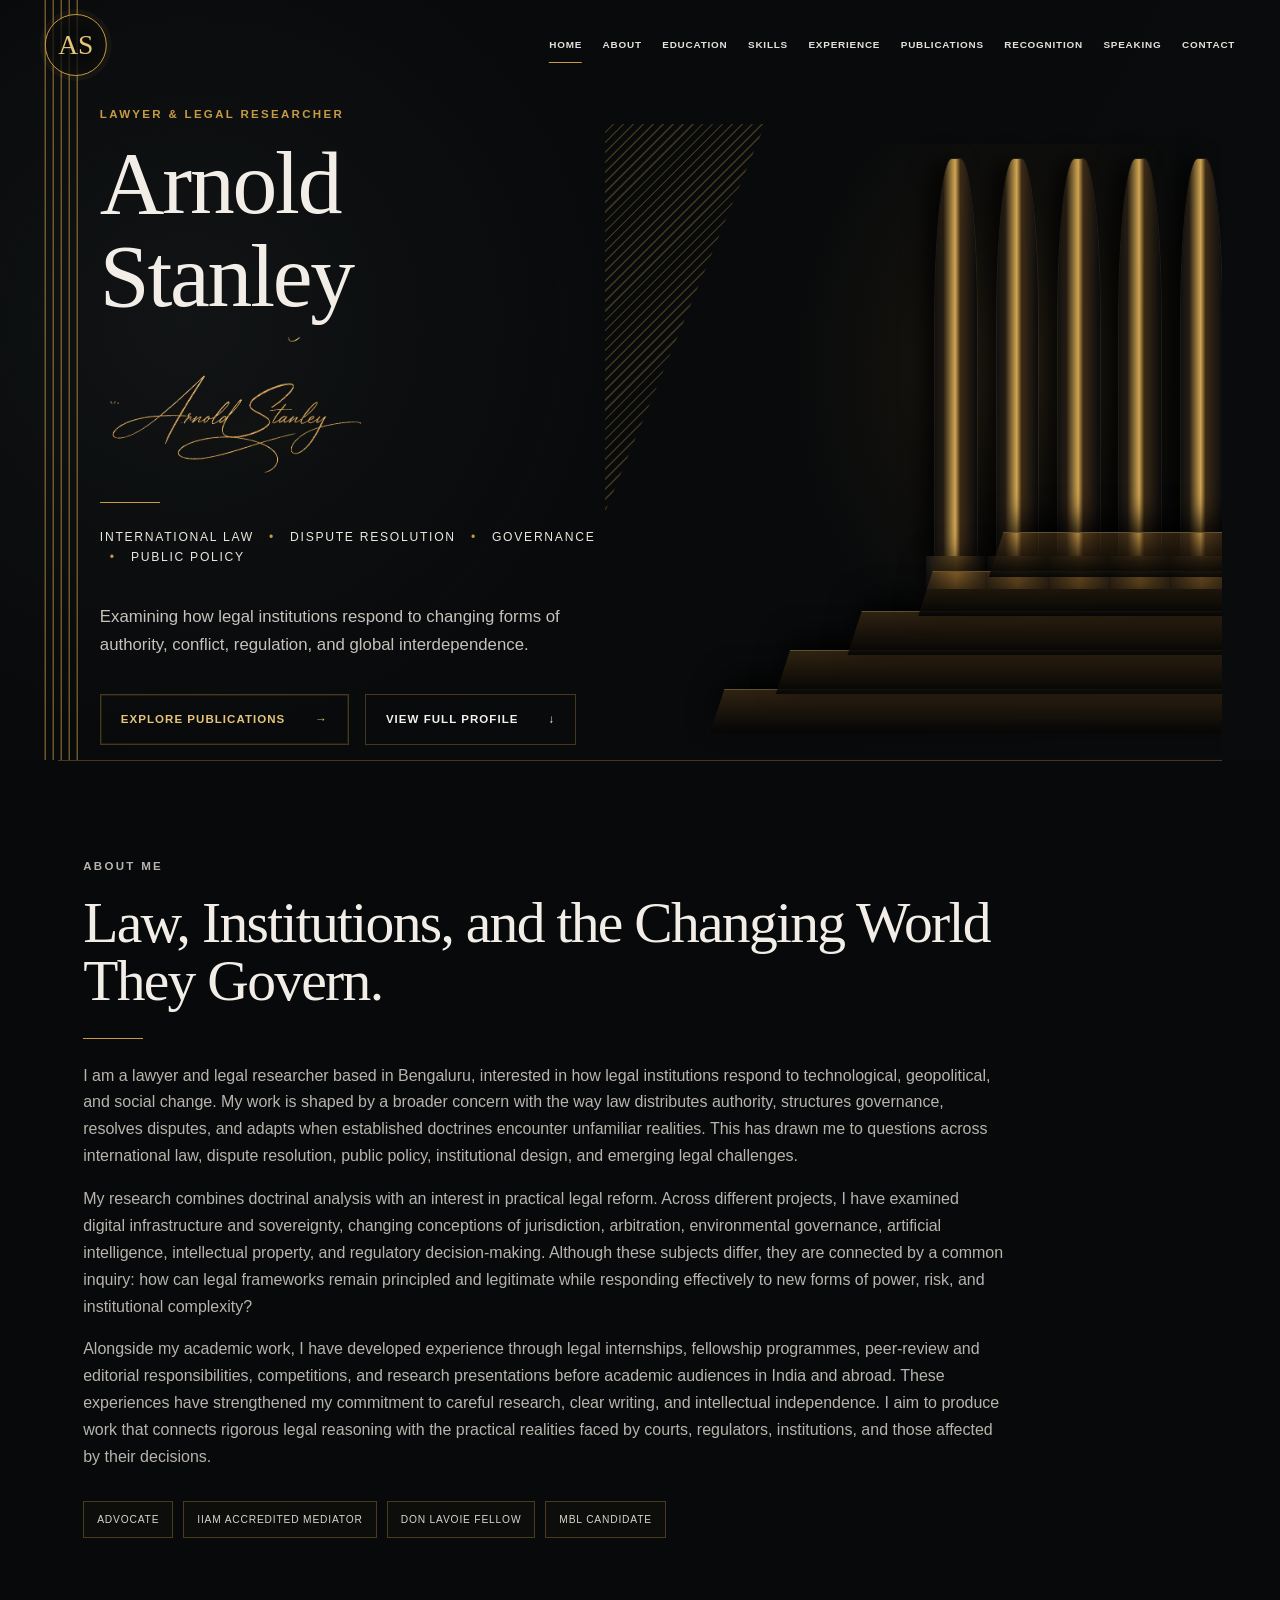
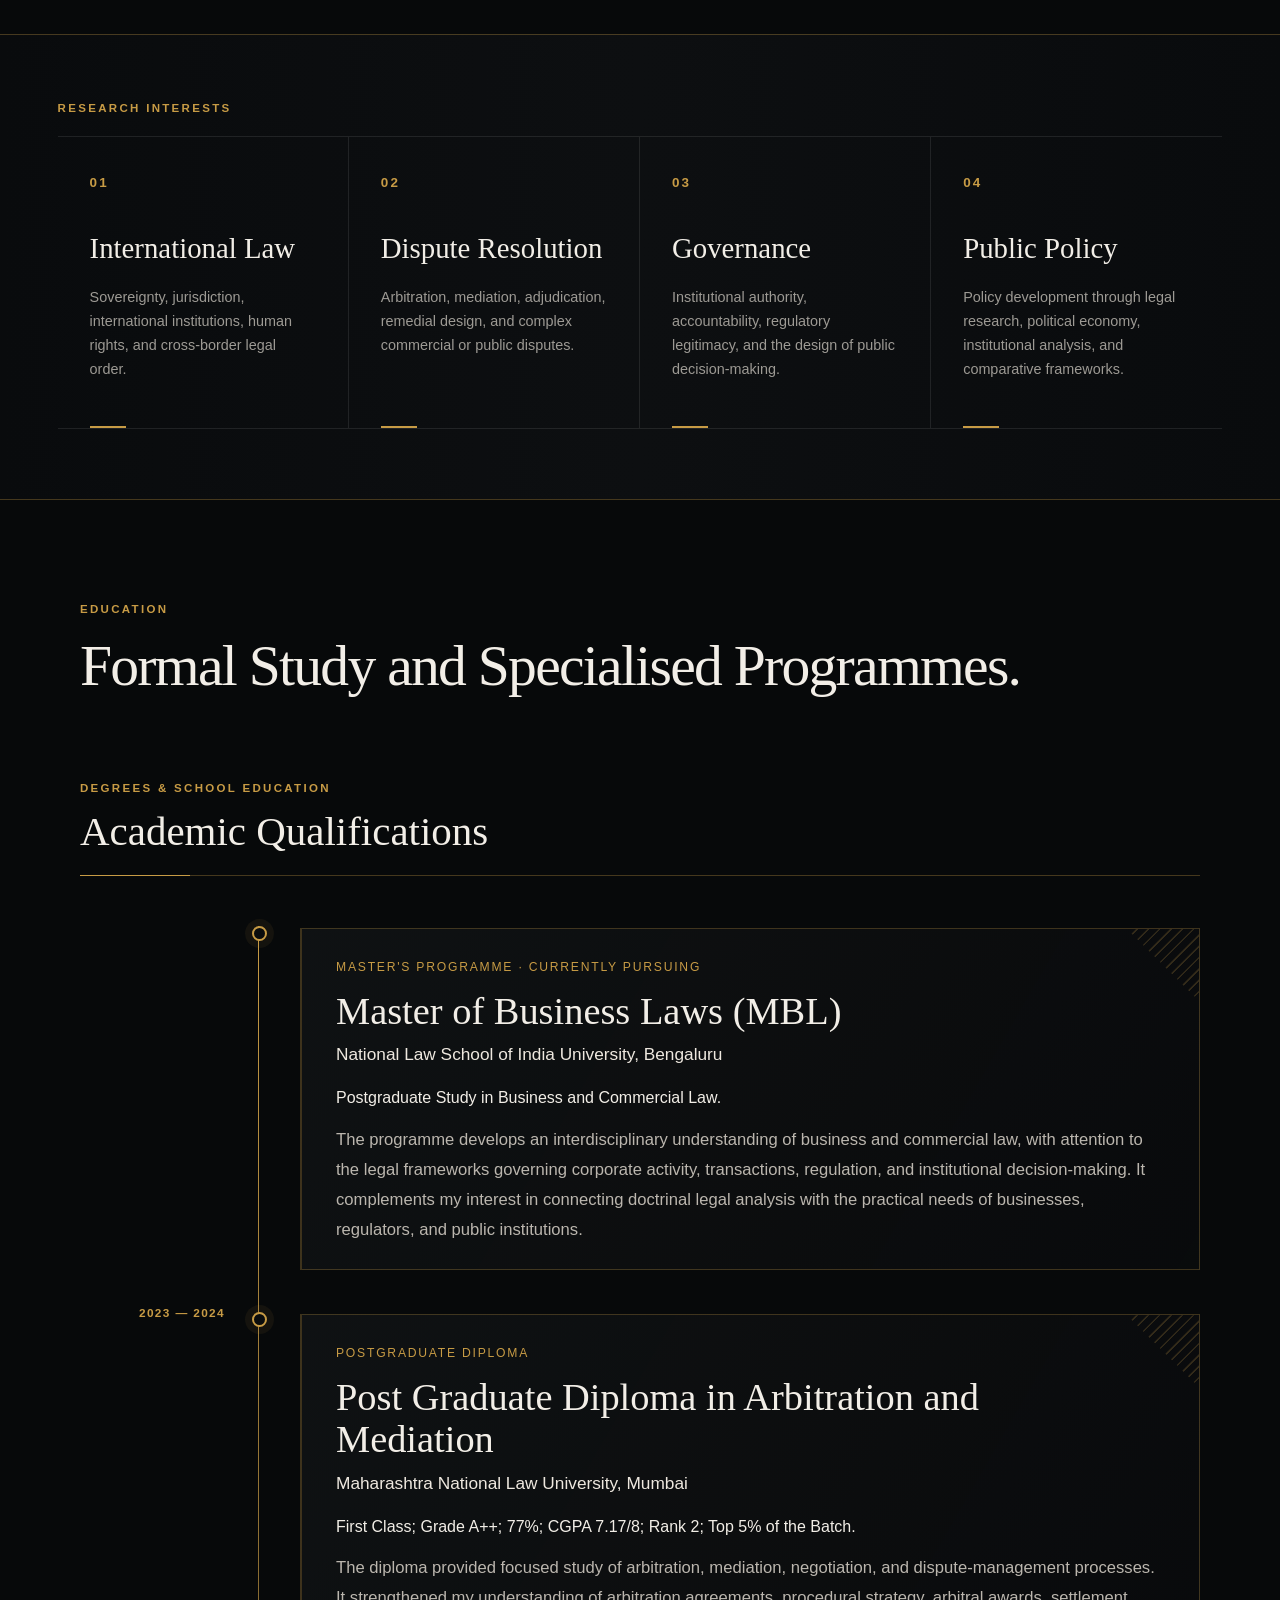
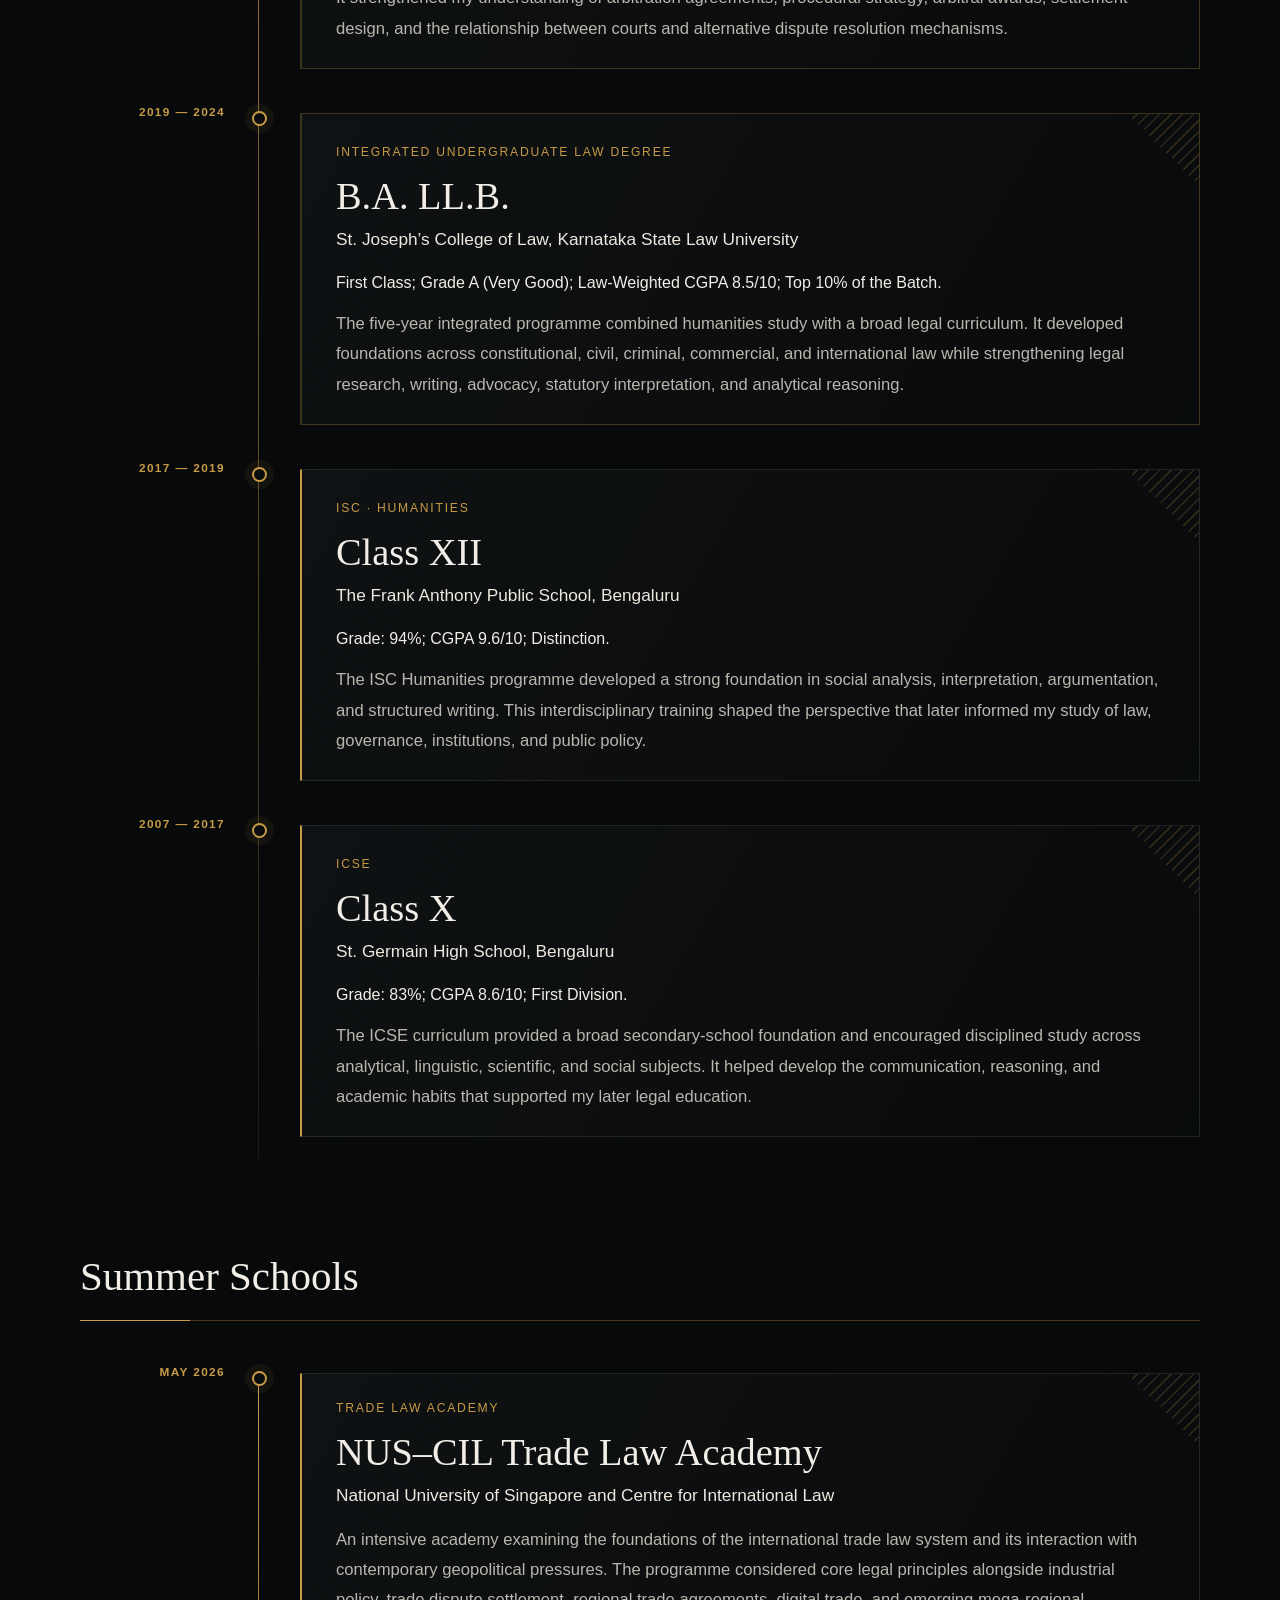
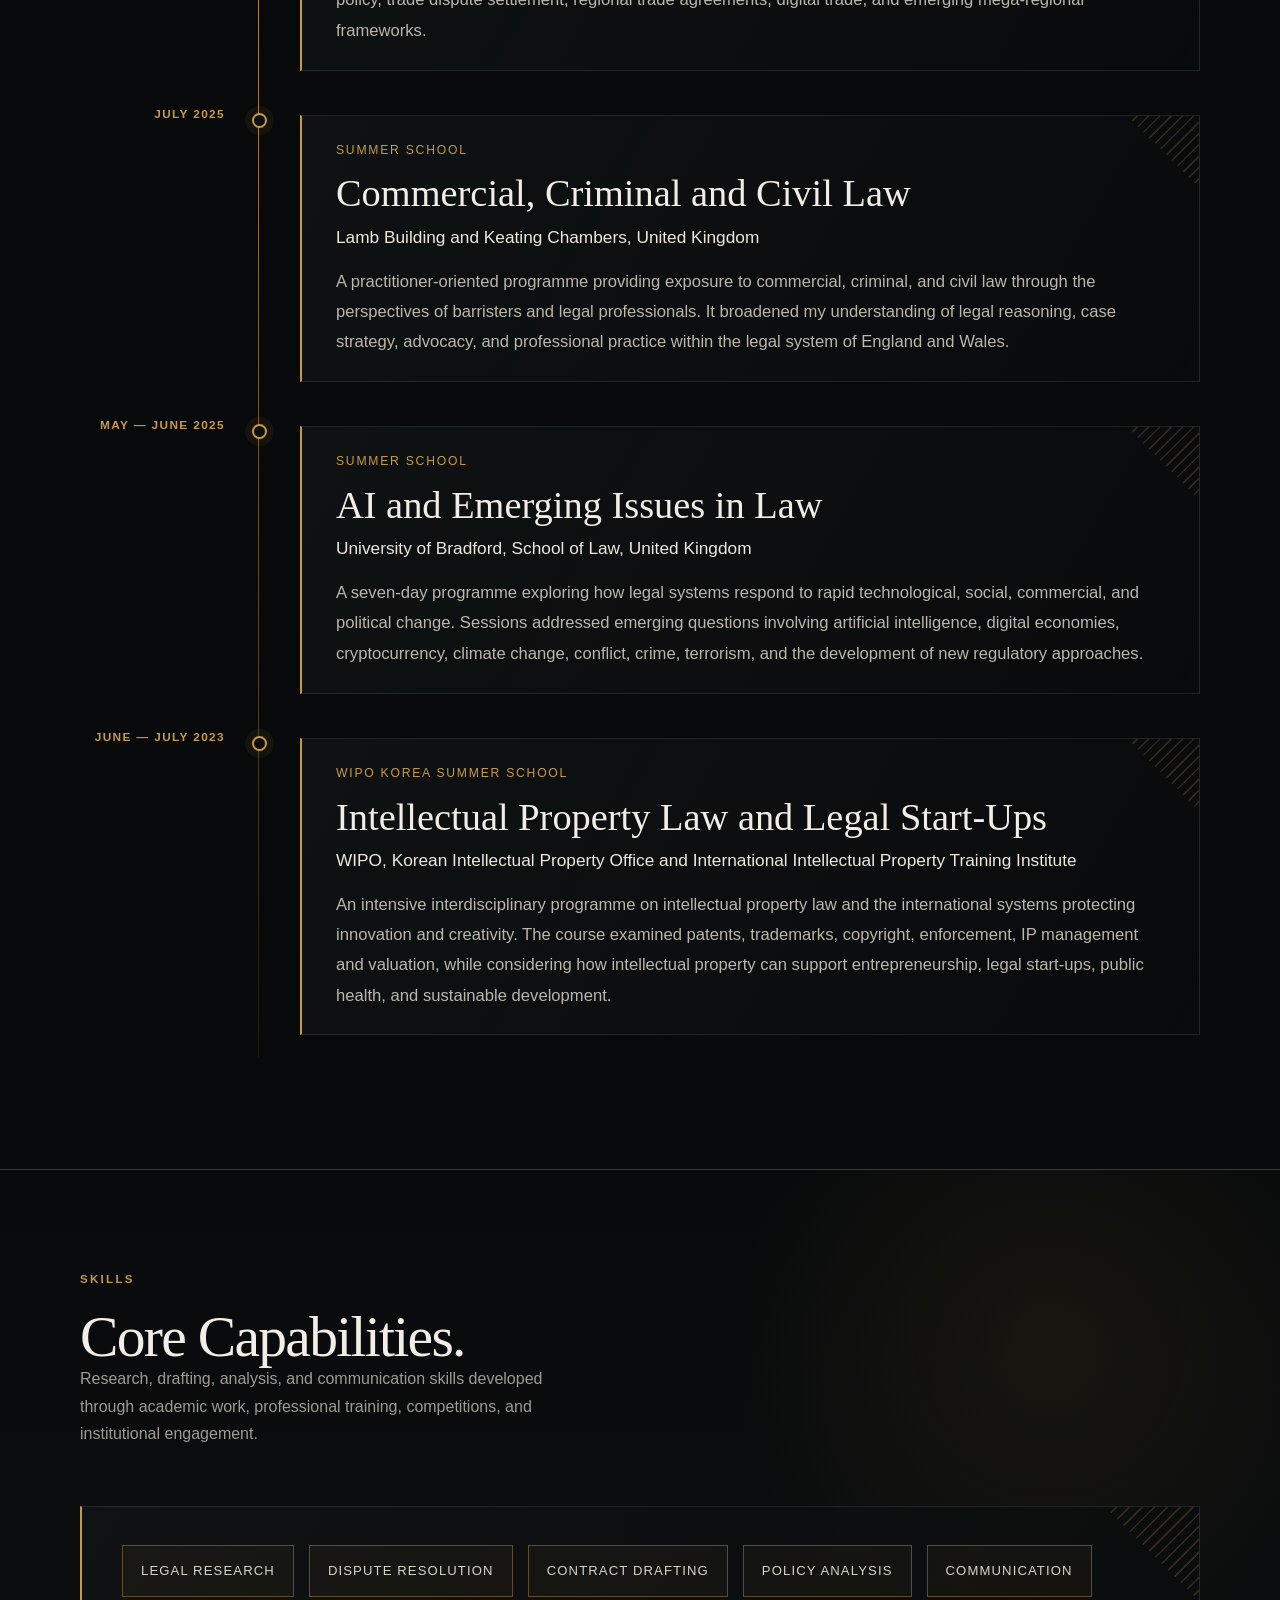
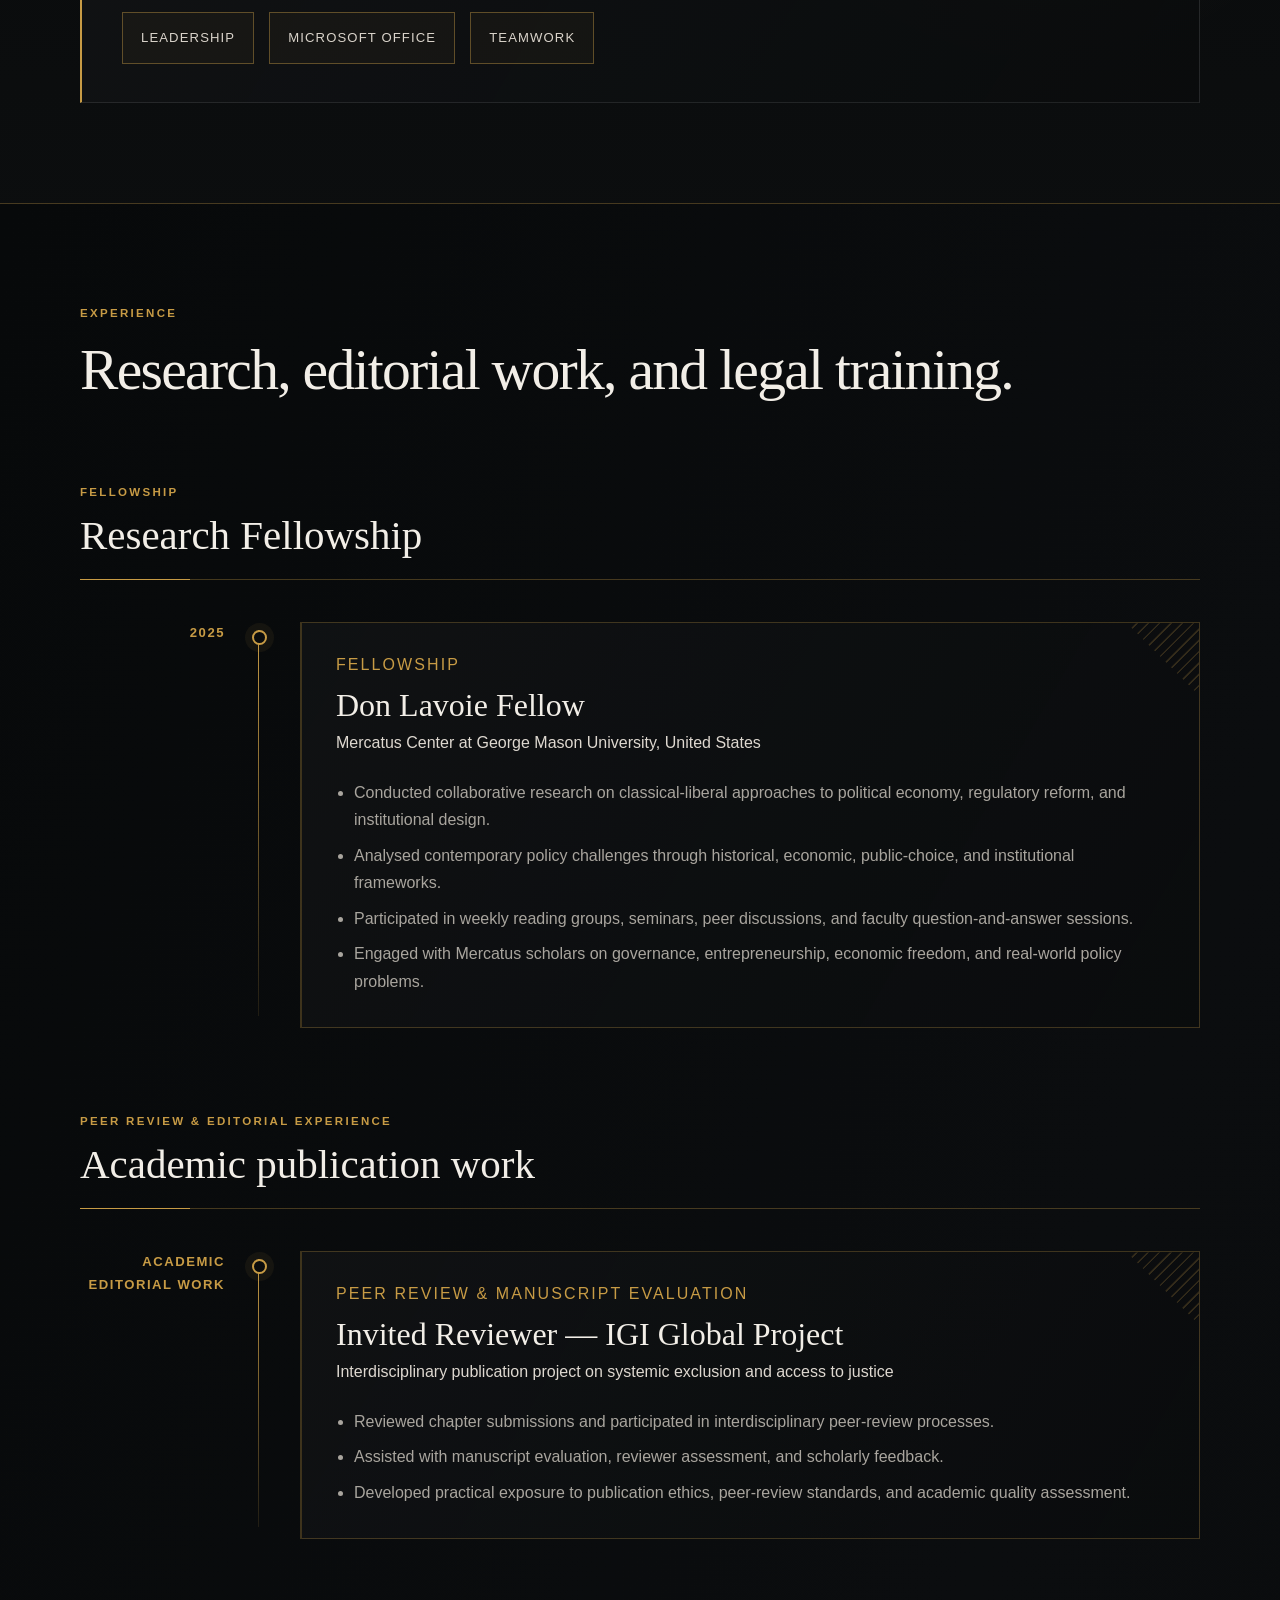
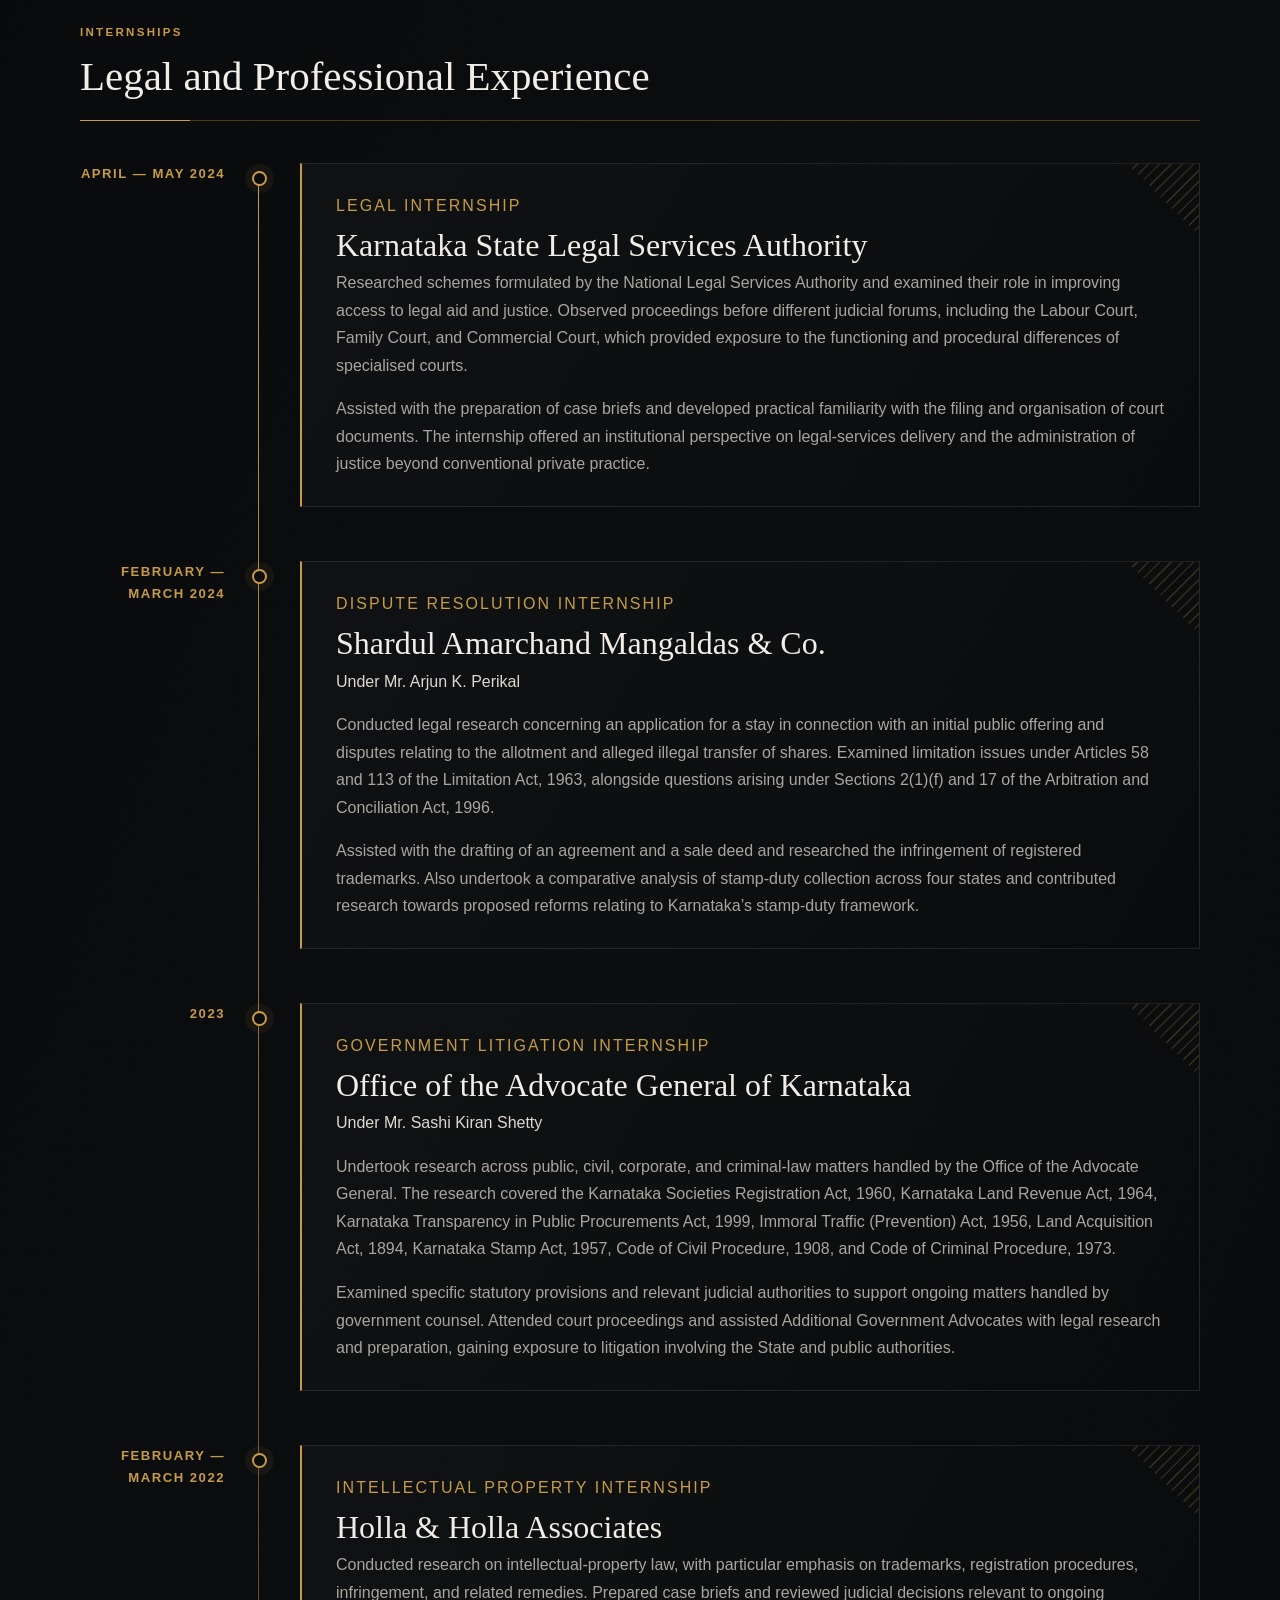
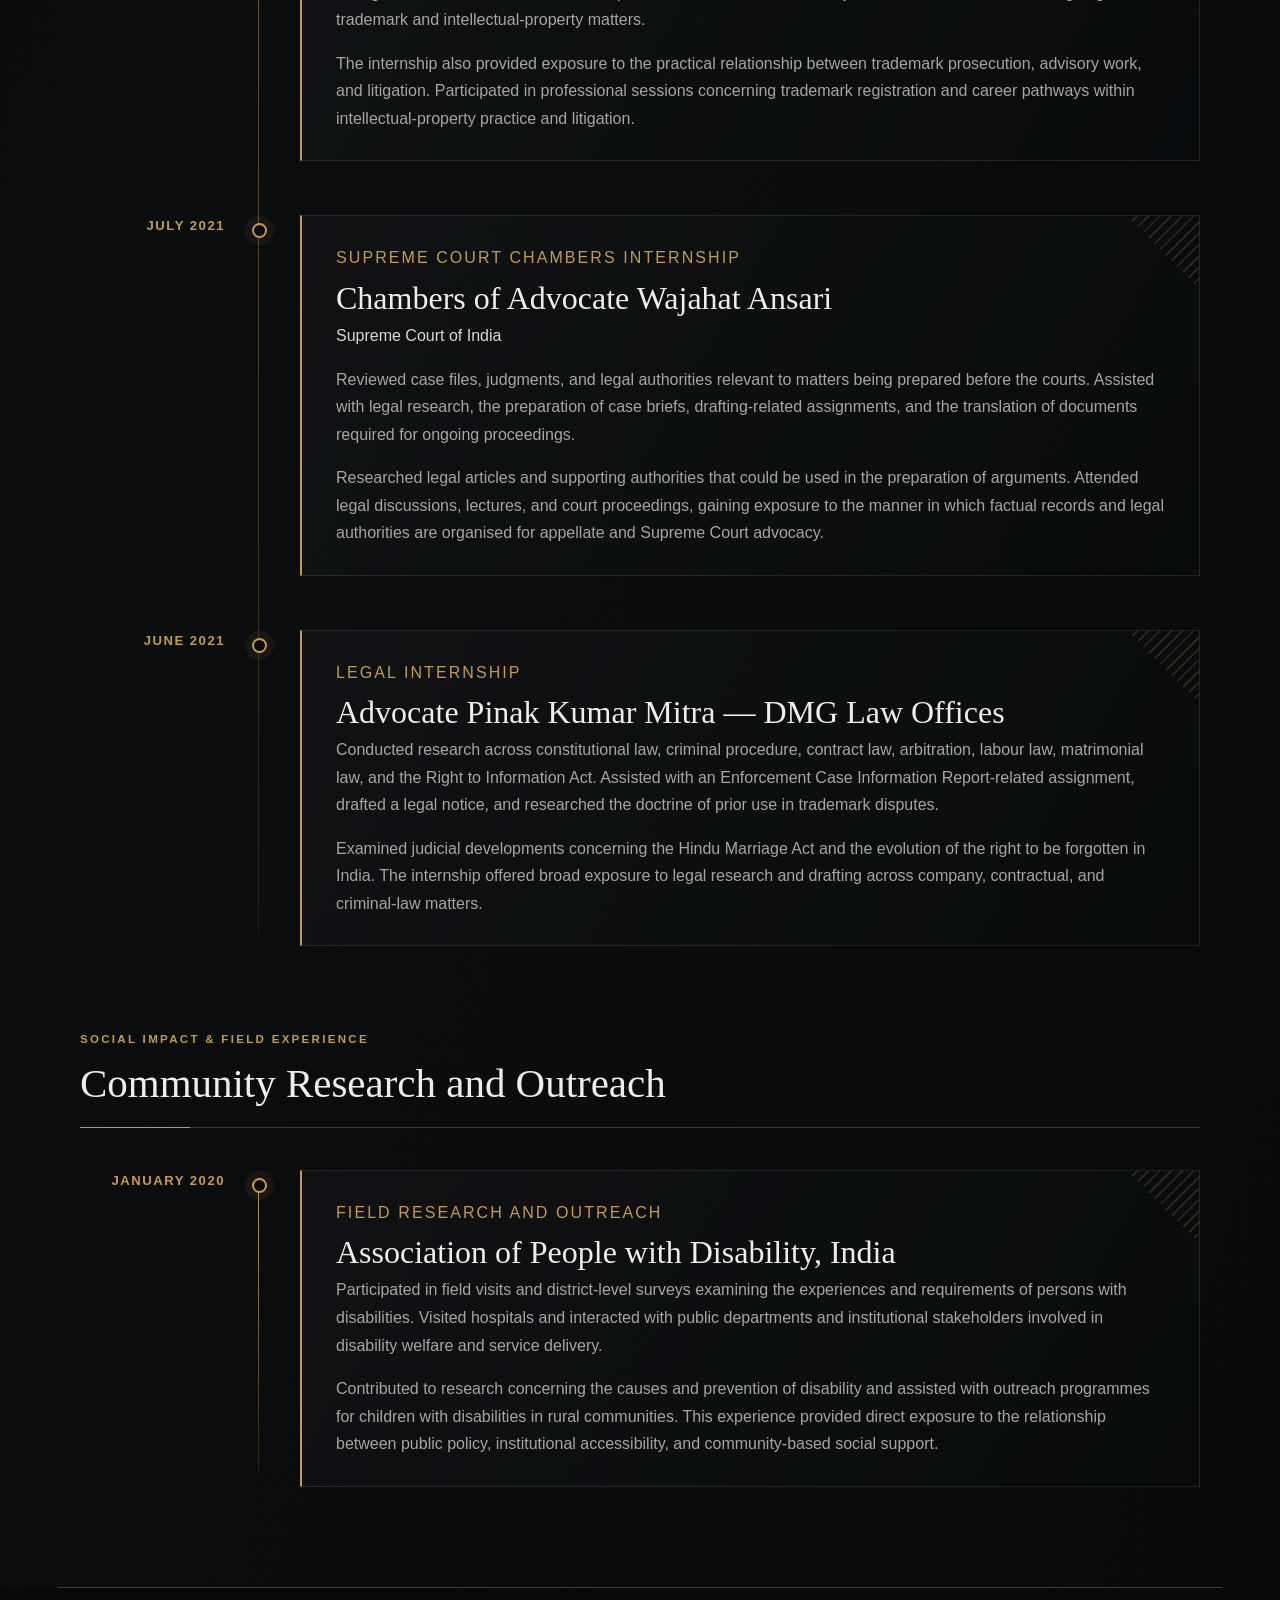
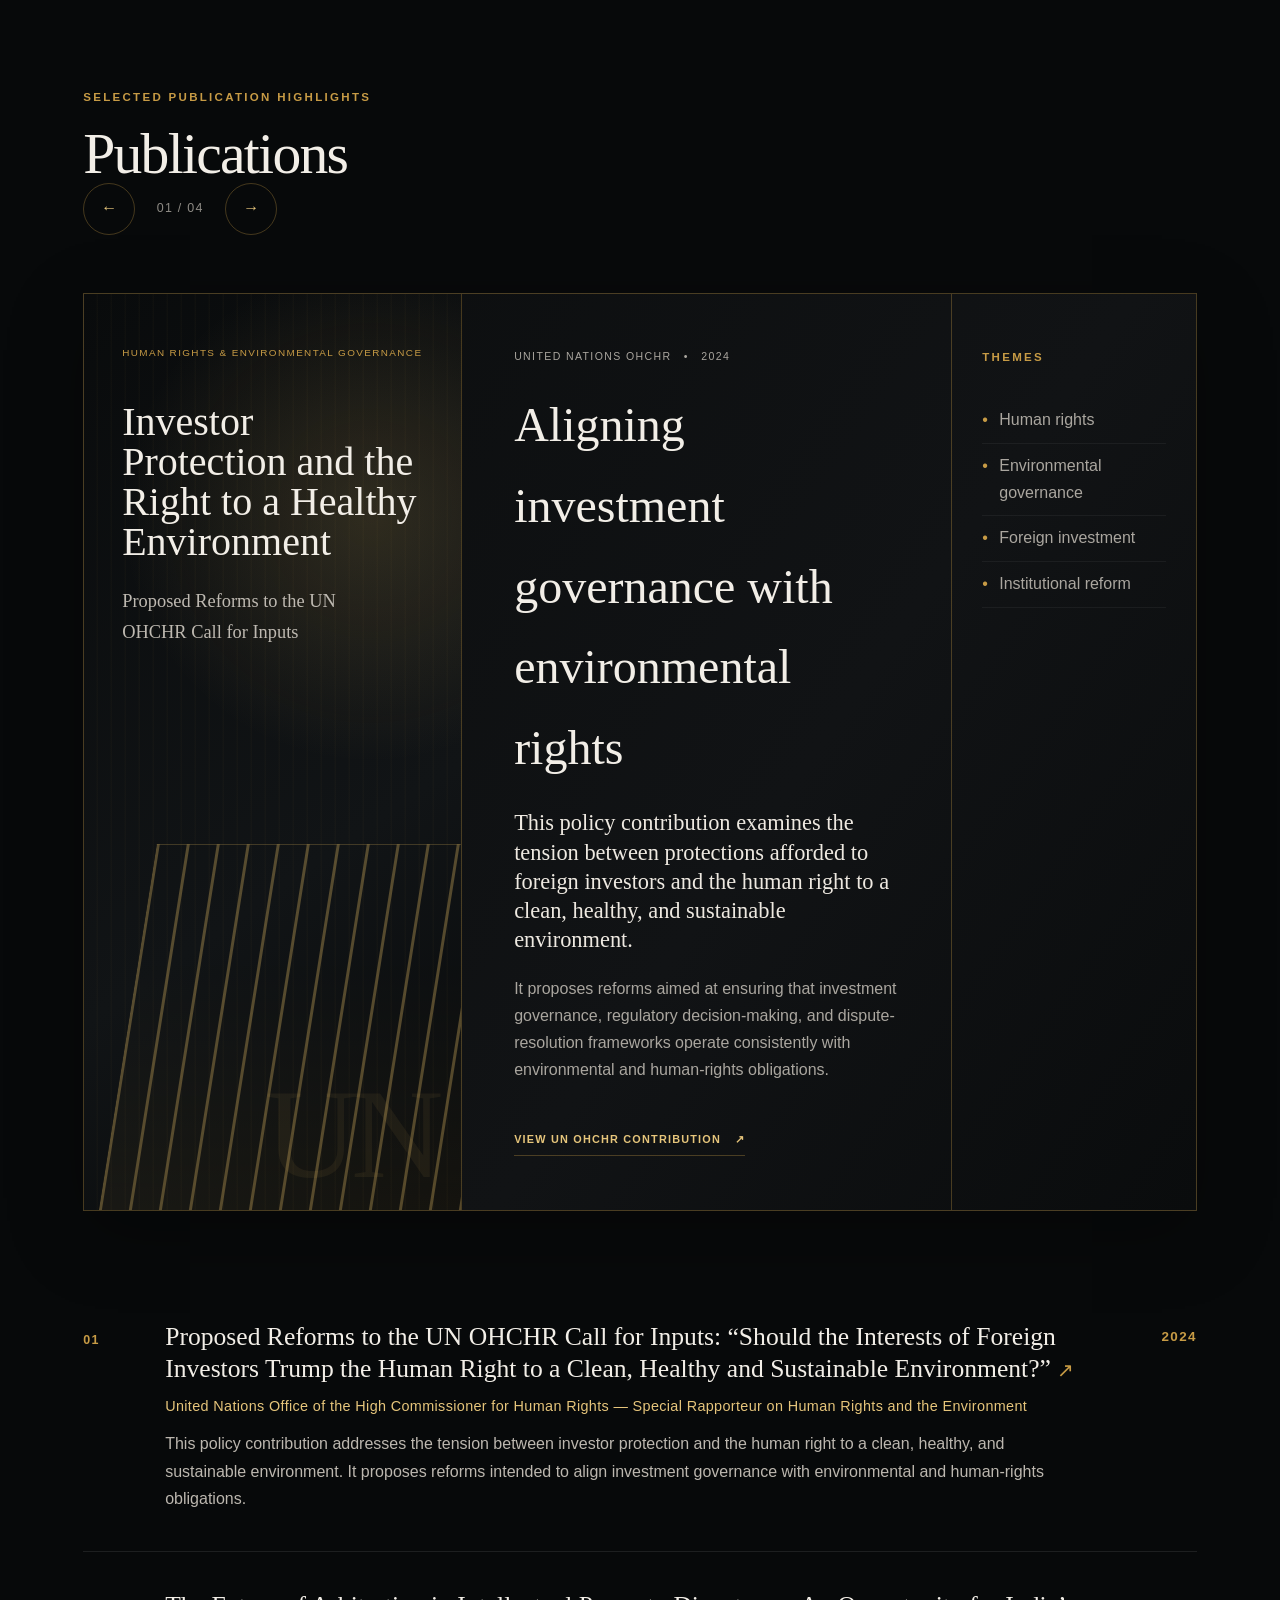
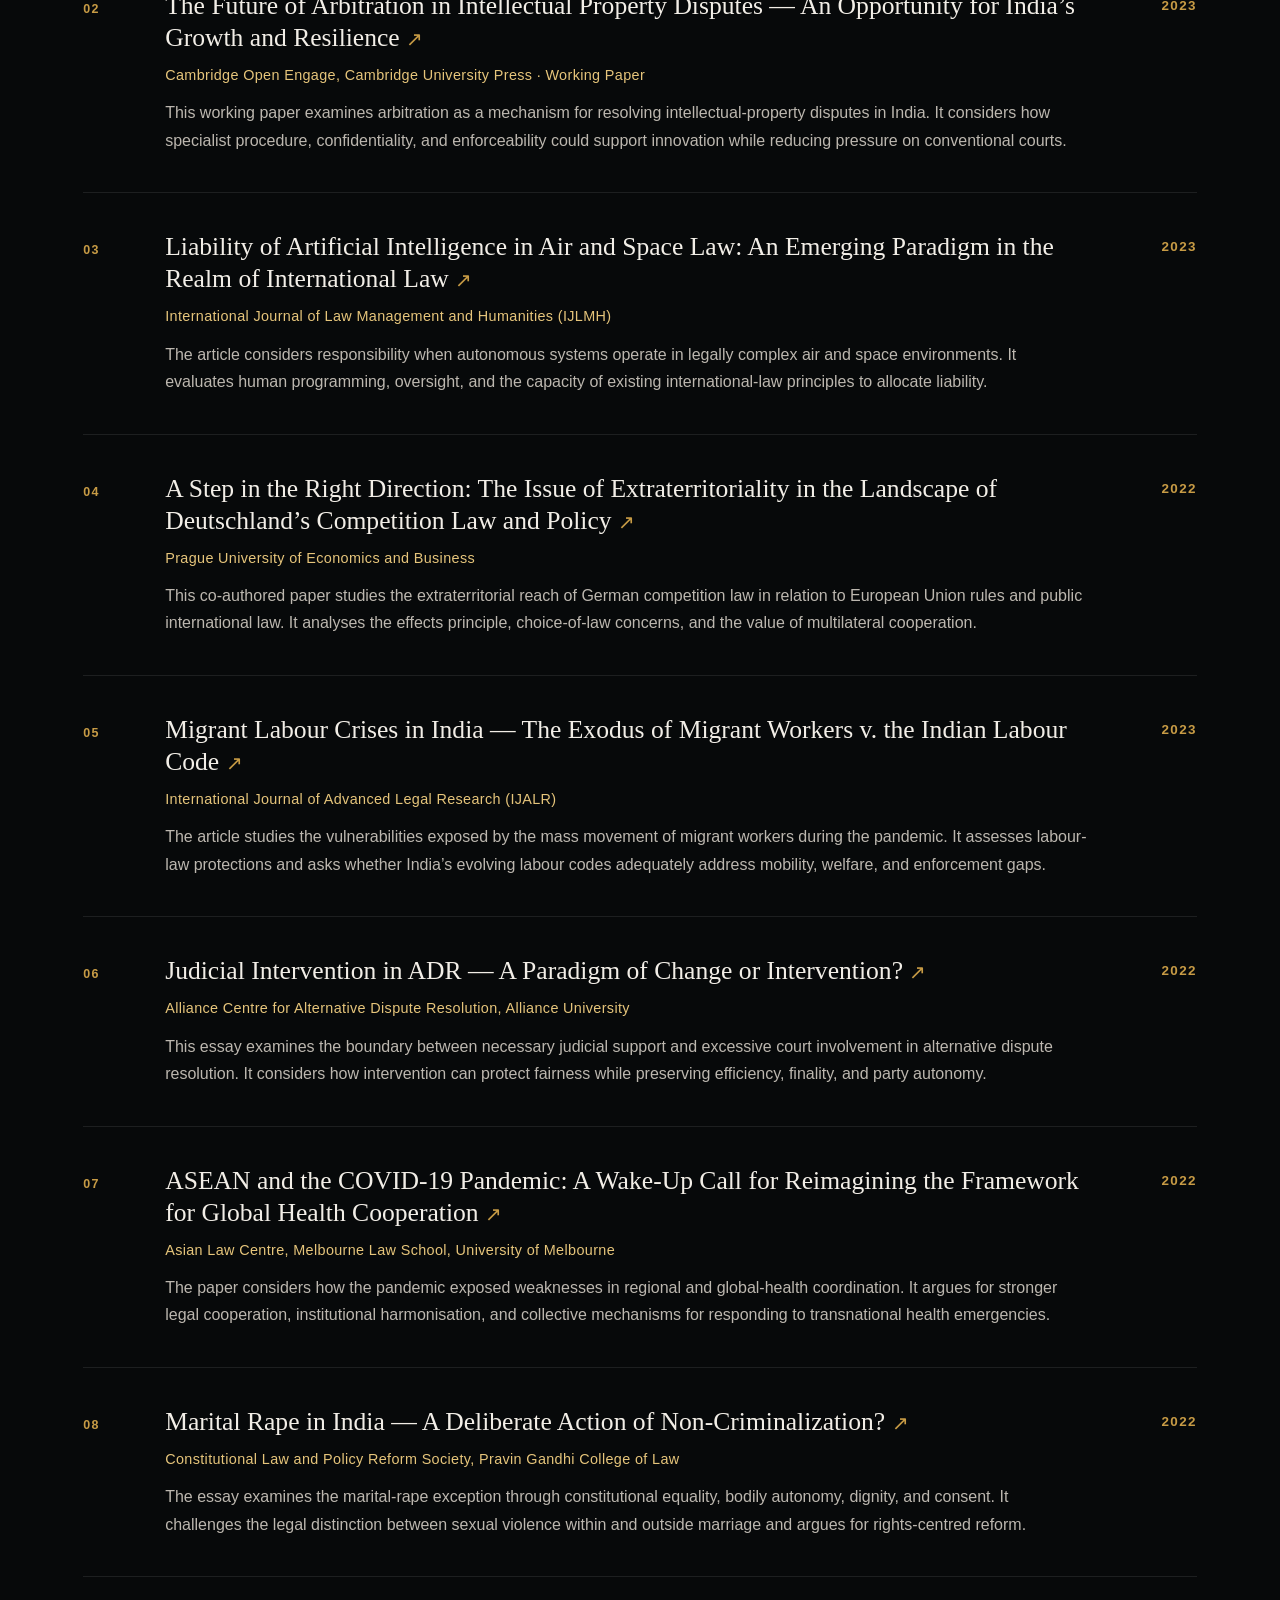
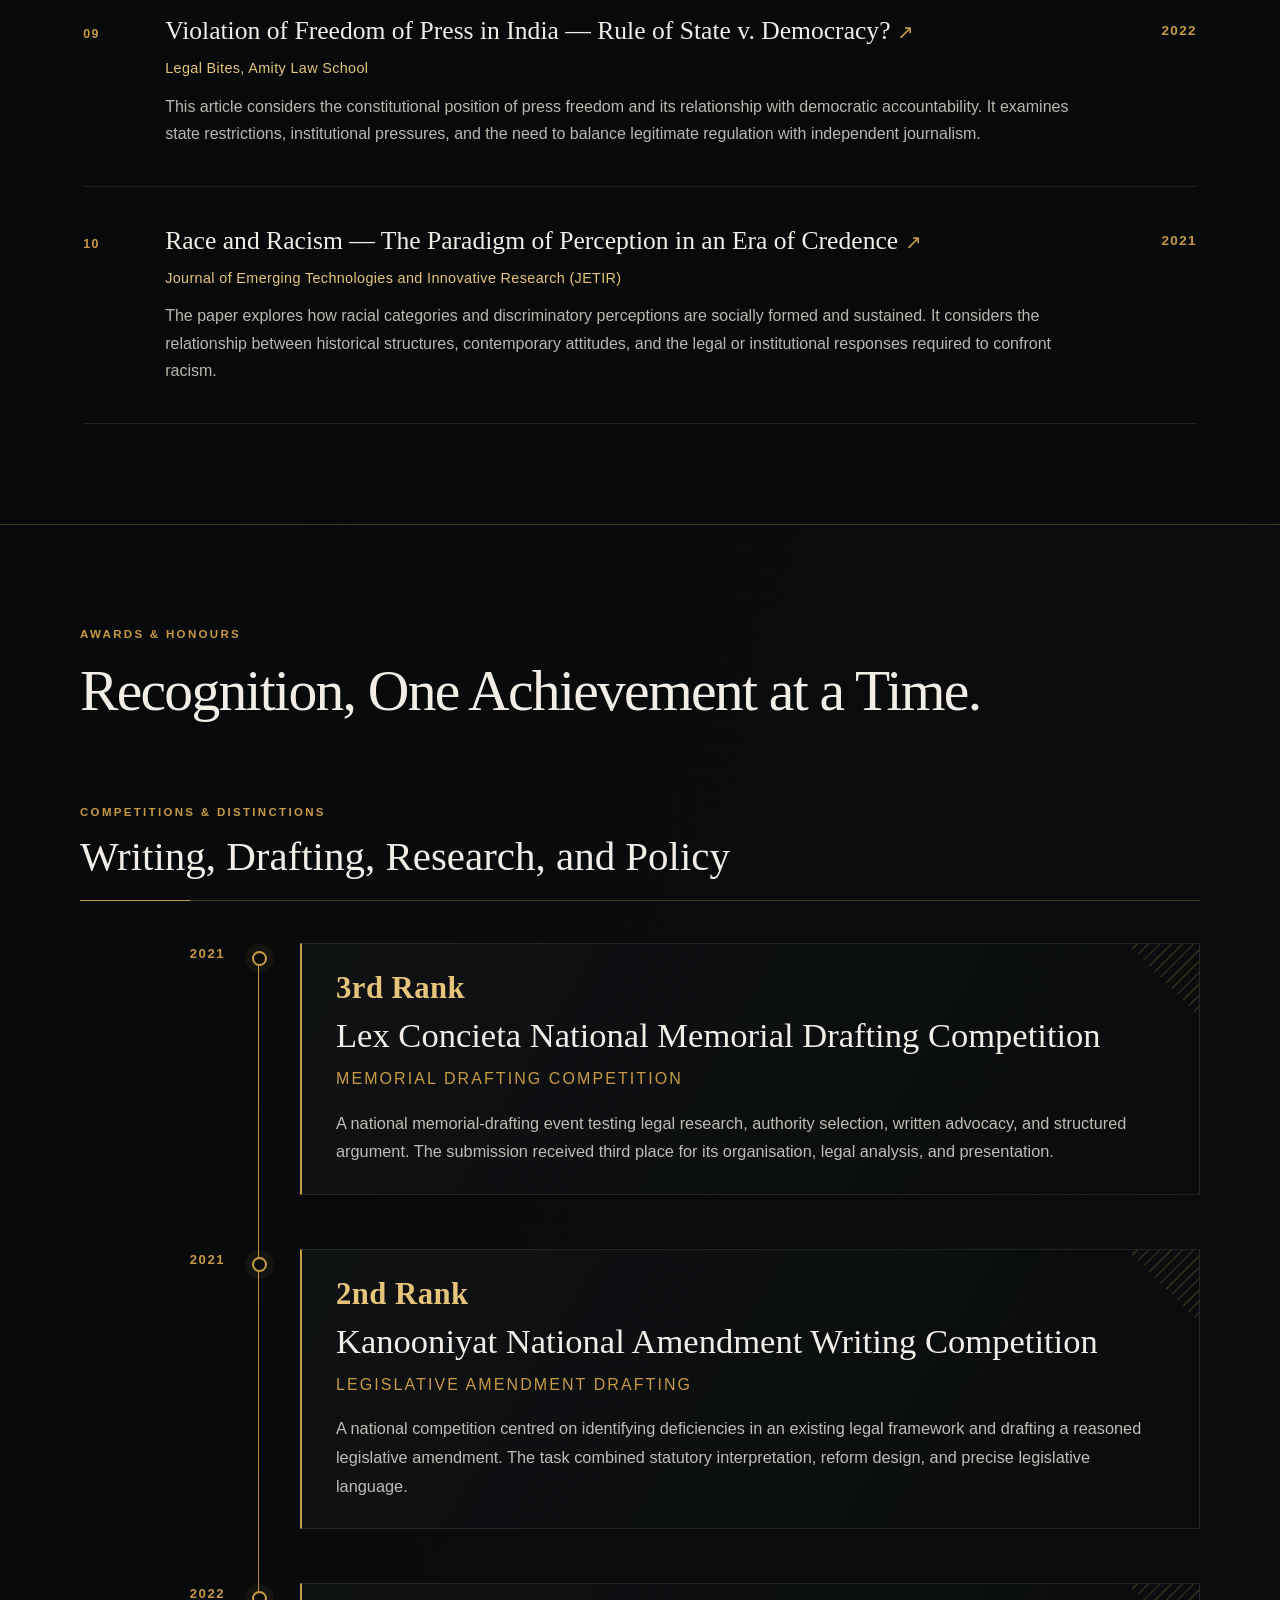
==== commit 4dc283a7: "Add files via upload Improve tab restoration and loading stability" ====
--- a/index.html
+++ b/index.html
@@ -11,7 +11,7 @@
 <link href="/favicon.png" rel="icon" type="image/png" sizes="512x512"/>
 <link href="/favicon.ico" rel="shortcut icon"/>
 <link href="/apple-touch-icon.png" rel="apple-touch-icon" sizes="180x180"/>
-<link href="styles.css" rel="stylesheet"/>
+<link href="styles.css?v=28" rel="stylesheet"/>
 </head>
 <body>
 
@@ -315,6 +315,6 @@
 </section>
 </main>
 <footer><span>© 2026 Arnold Stanley</span><span>Bengaluru, India · Lawyer &amp; Legal Researcher</span></footer>
-<script src="script.js"></script>
+<script src="script.js?v=28"></script>
 </body>
 </html>
--- a/styles.css
+++ b/styles.css
@@ -592,75 +592,28 @@
 }
 
 
-/* Version 27: rendering and memory optimisation */
-
-/* Sections below the first screen are rendered only when needed. */
-main > section:not(.hero) {
-  content-visibility: auto;
-  contain-intrinsic-size: auto 900px;
-}
-
-/* Keep the opening screen fully available and immediately painted. */
-.hero {
+/* Version 28: tab-restoration stability */
+
+/* Render the complete document normally. */
+main > section {
   content-visibility: visible;
   contain: none;
 }
 
-/* Simplify the decorative architectural scene on smaller screens. */
+/* Avoid repainting the decorative architectural scene on phones/tablets. */
 @media (max-width: 900px) {
   .hero-architecture {
-    opacity: .27;
-  }
-
-  .arch-glow {
-    right: 0;
-    top: 8%;
-    width: 72%;
-    height: 64%;
-    background: radial-gradient(
-      ellipse at 70% 35%,
-      rgba(199, 155, 69, .14) 0%,
-      rgba(83, 58, 28, .07) 42%,
-      transparent 72%
-    );
-  }
-
-  .columns {
-    right: -2%;
-    top: 11%;
-    width: 54%;
-    height: 56%;
-    gap: 8%;
-  }
-
-  .columns span {
-    width: 18%;
-    box-shadow: 0 0 0 1px rgba(255, 215, 140, .08);
-  }
-
-  .columns span:nth-child(4),
-  .columns span:nth-child(5),
-  .steps,
-  .diagonal-stripes {
-    display: none;
-  }
-}
-
-@media (max-width: 650px) {
-  main > section:not(.hero) {
-    contain-intrinsic-size: auto 760px;
-  }
-
-  .hero-architecture {
-    opacity: .2;
-  }
-
-  .columns {
-    right: -8%;
-    width: 48%;
-  }
-
-  .columns span:nth-child(3) {
-    display: none;
-  }
-}
+    display: none !important;
+  }
+}
+
+/* Ensure every previously animated block is always painted. */
+.reveal,
+.reveal.visible,
+.reveal-animations .reveal,
+.reveal-animations .reveal.visible {
+  display: block;
+  opacity: 1 !important;
+  visibility: visible !important;
+  transform: none !important;
+}
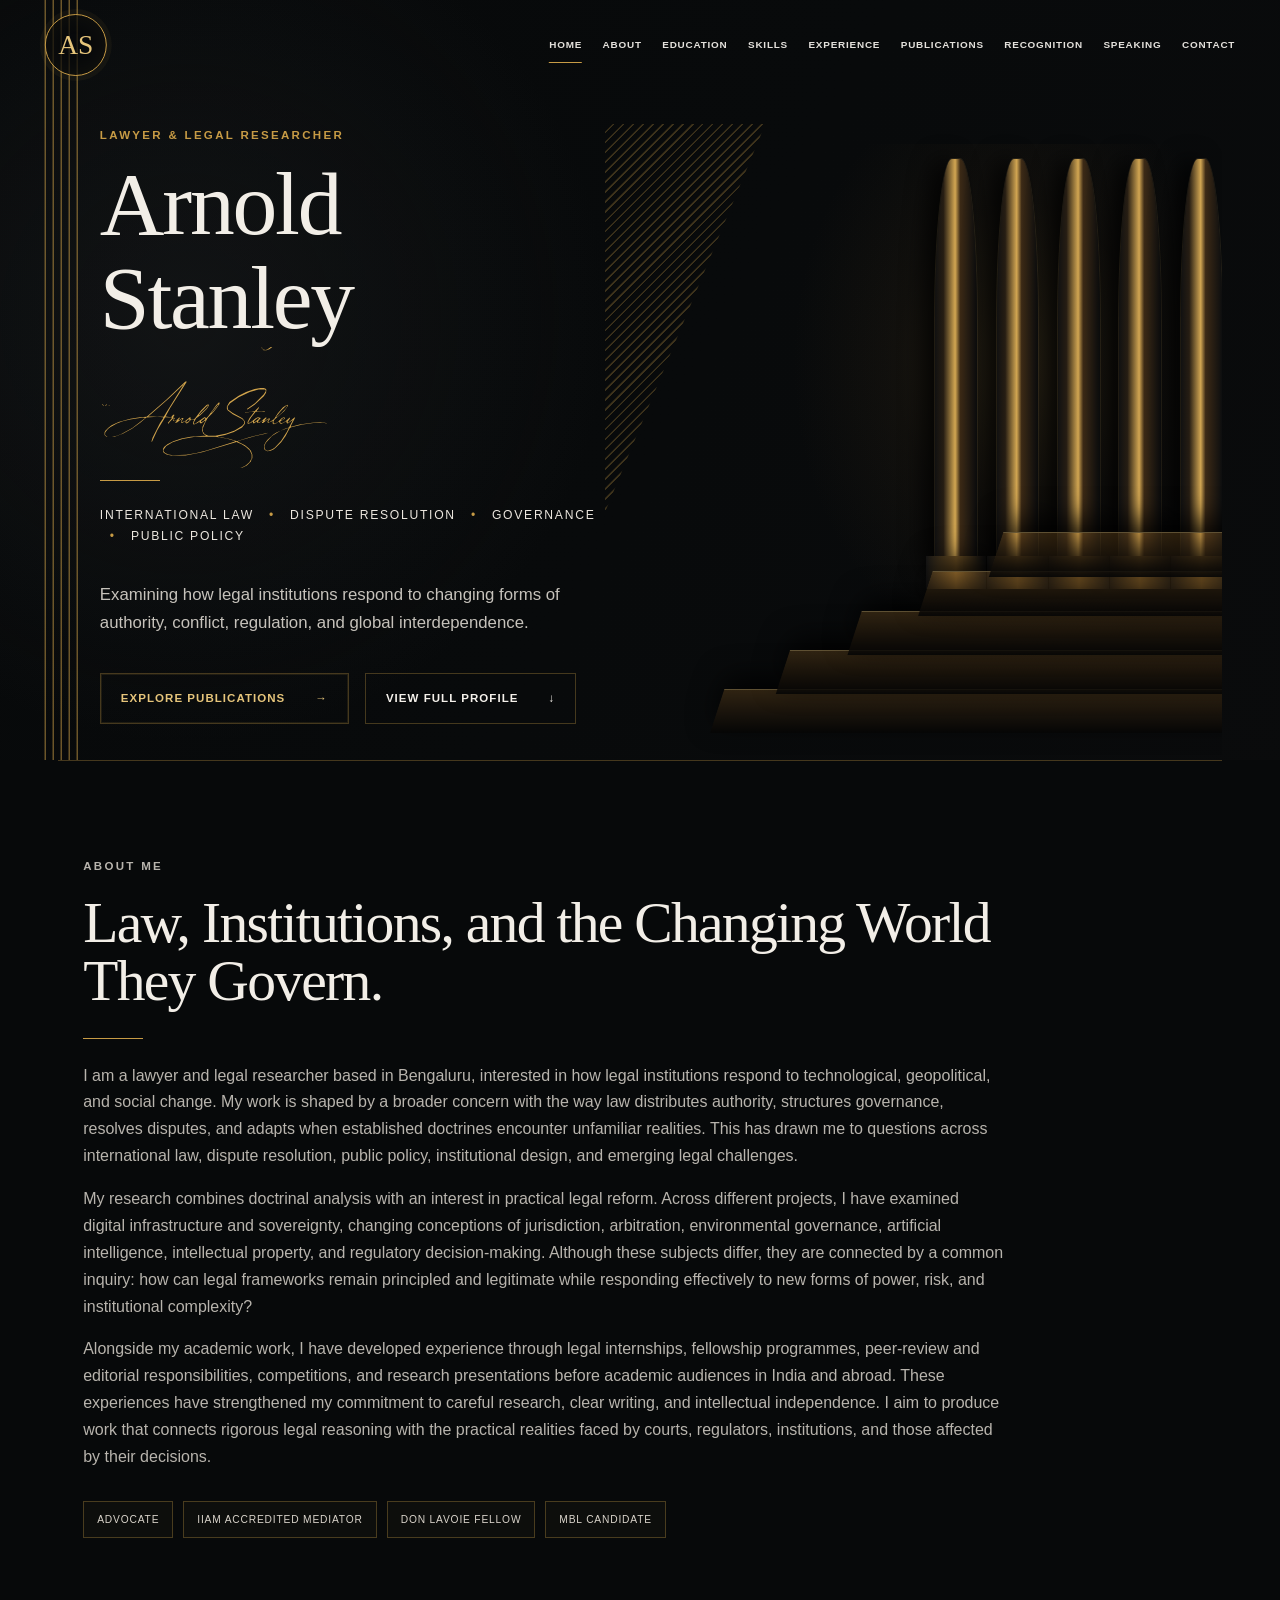
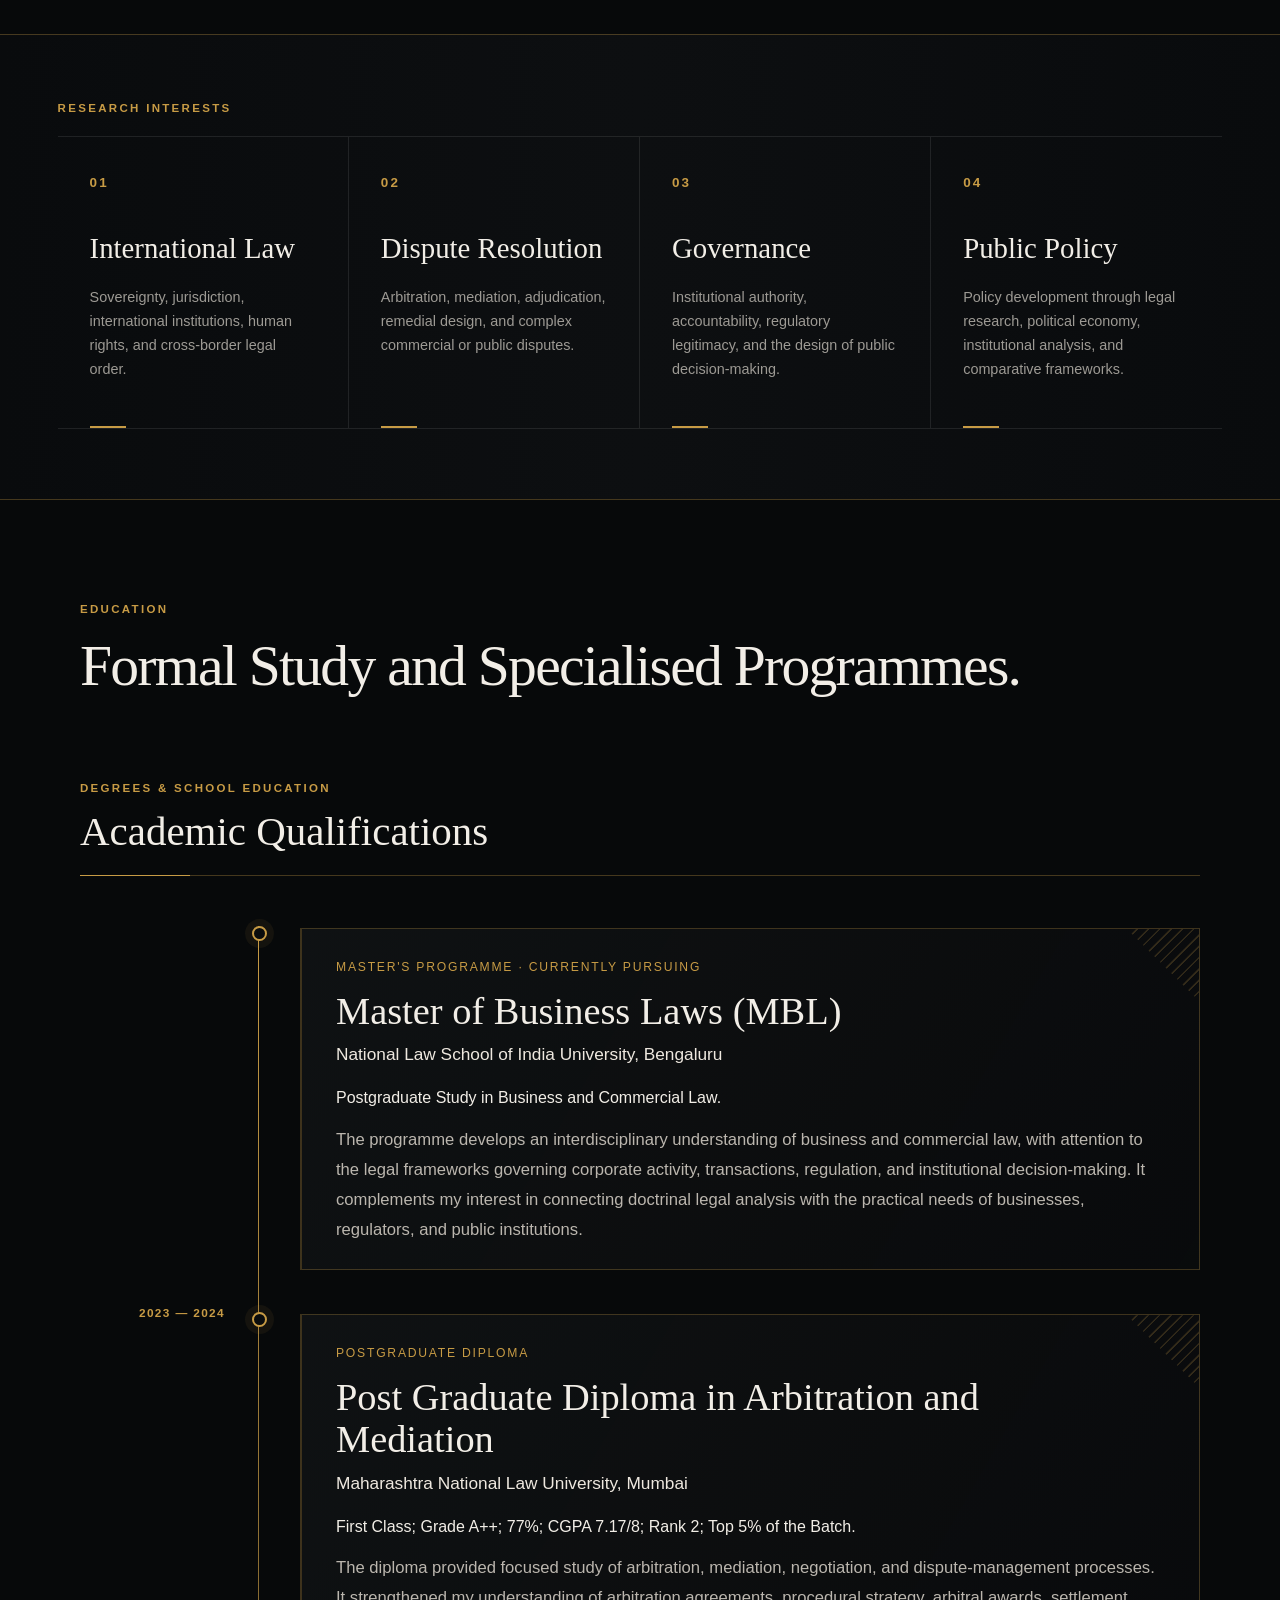
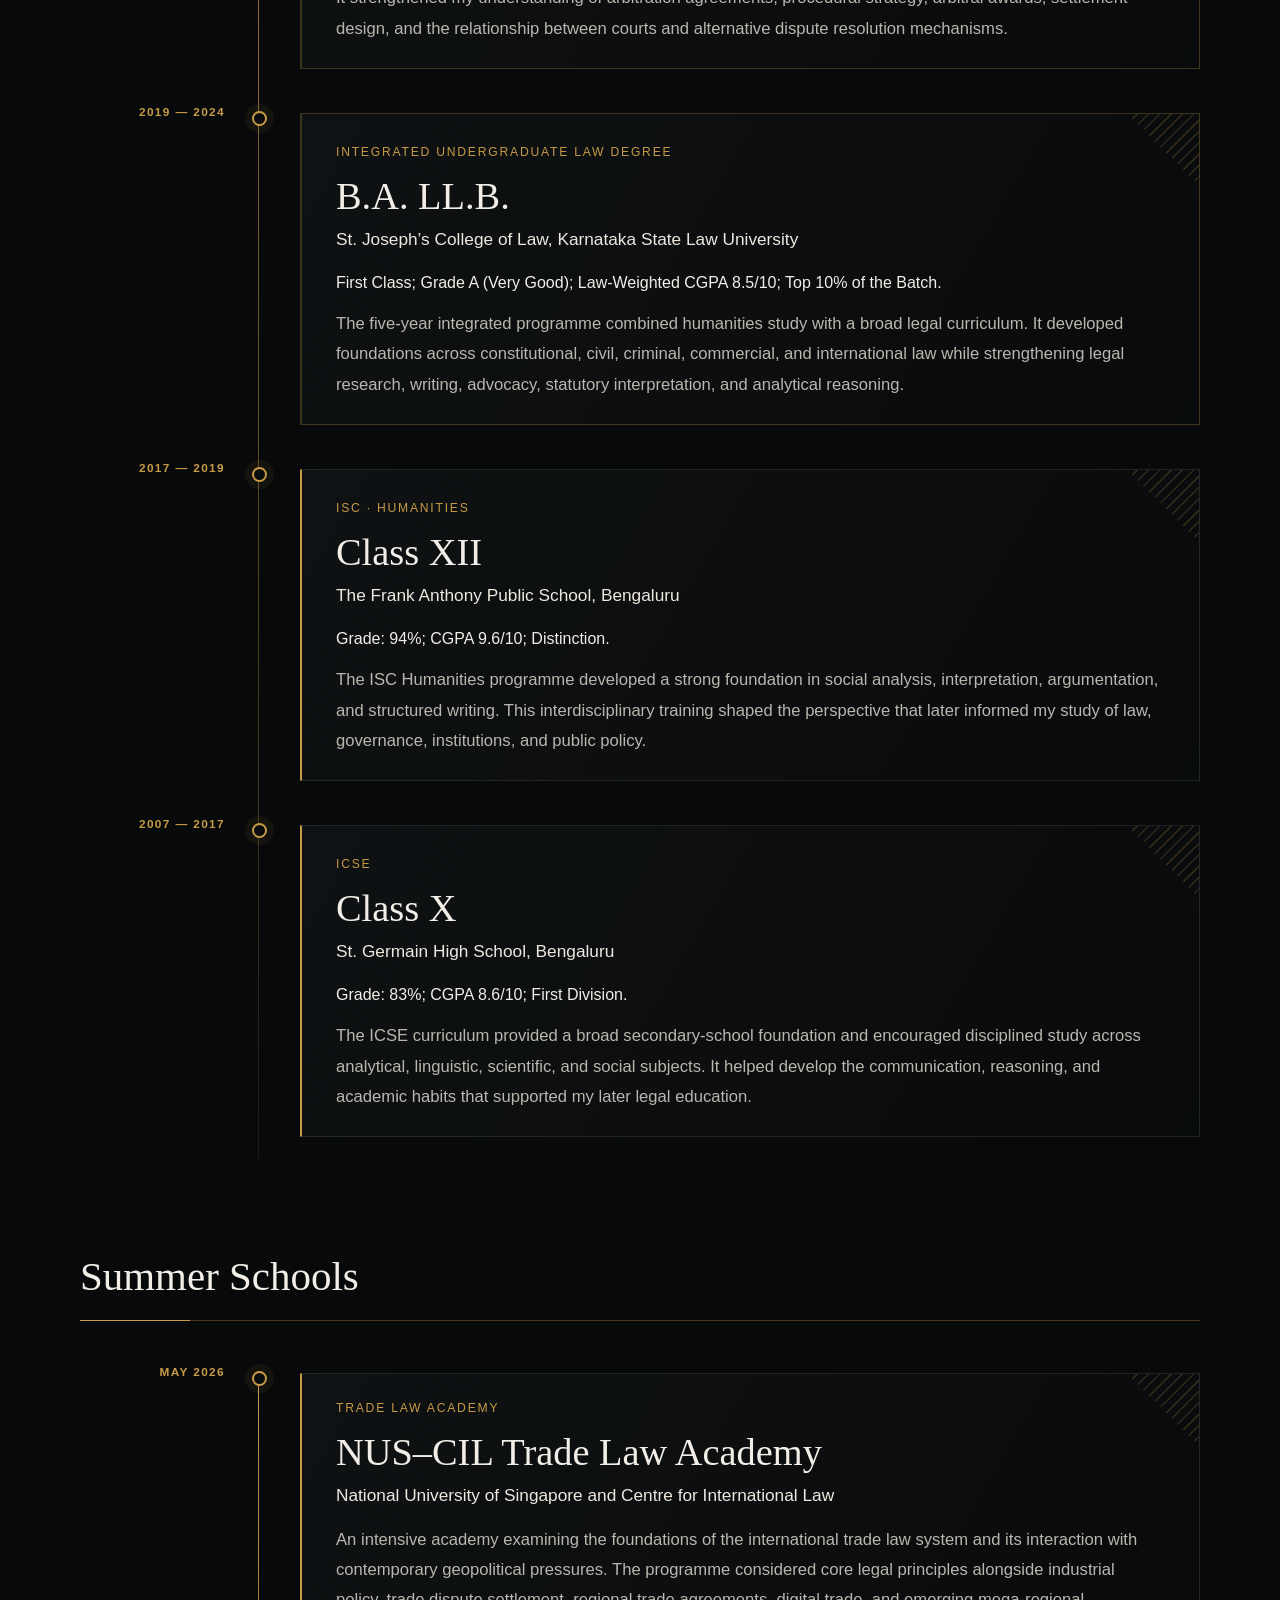
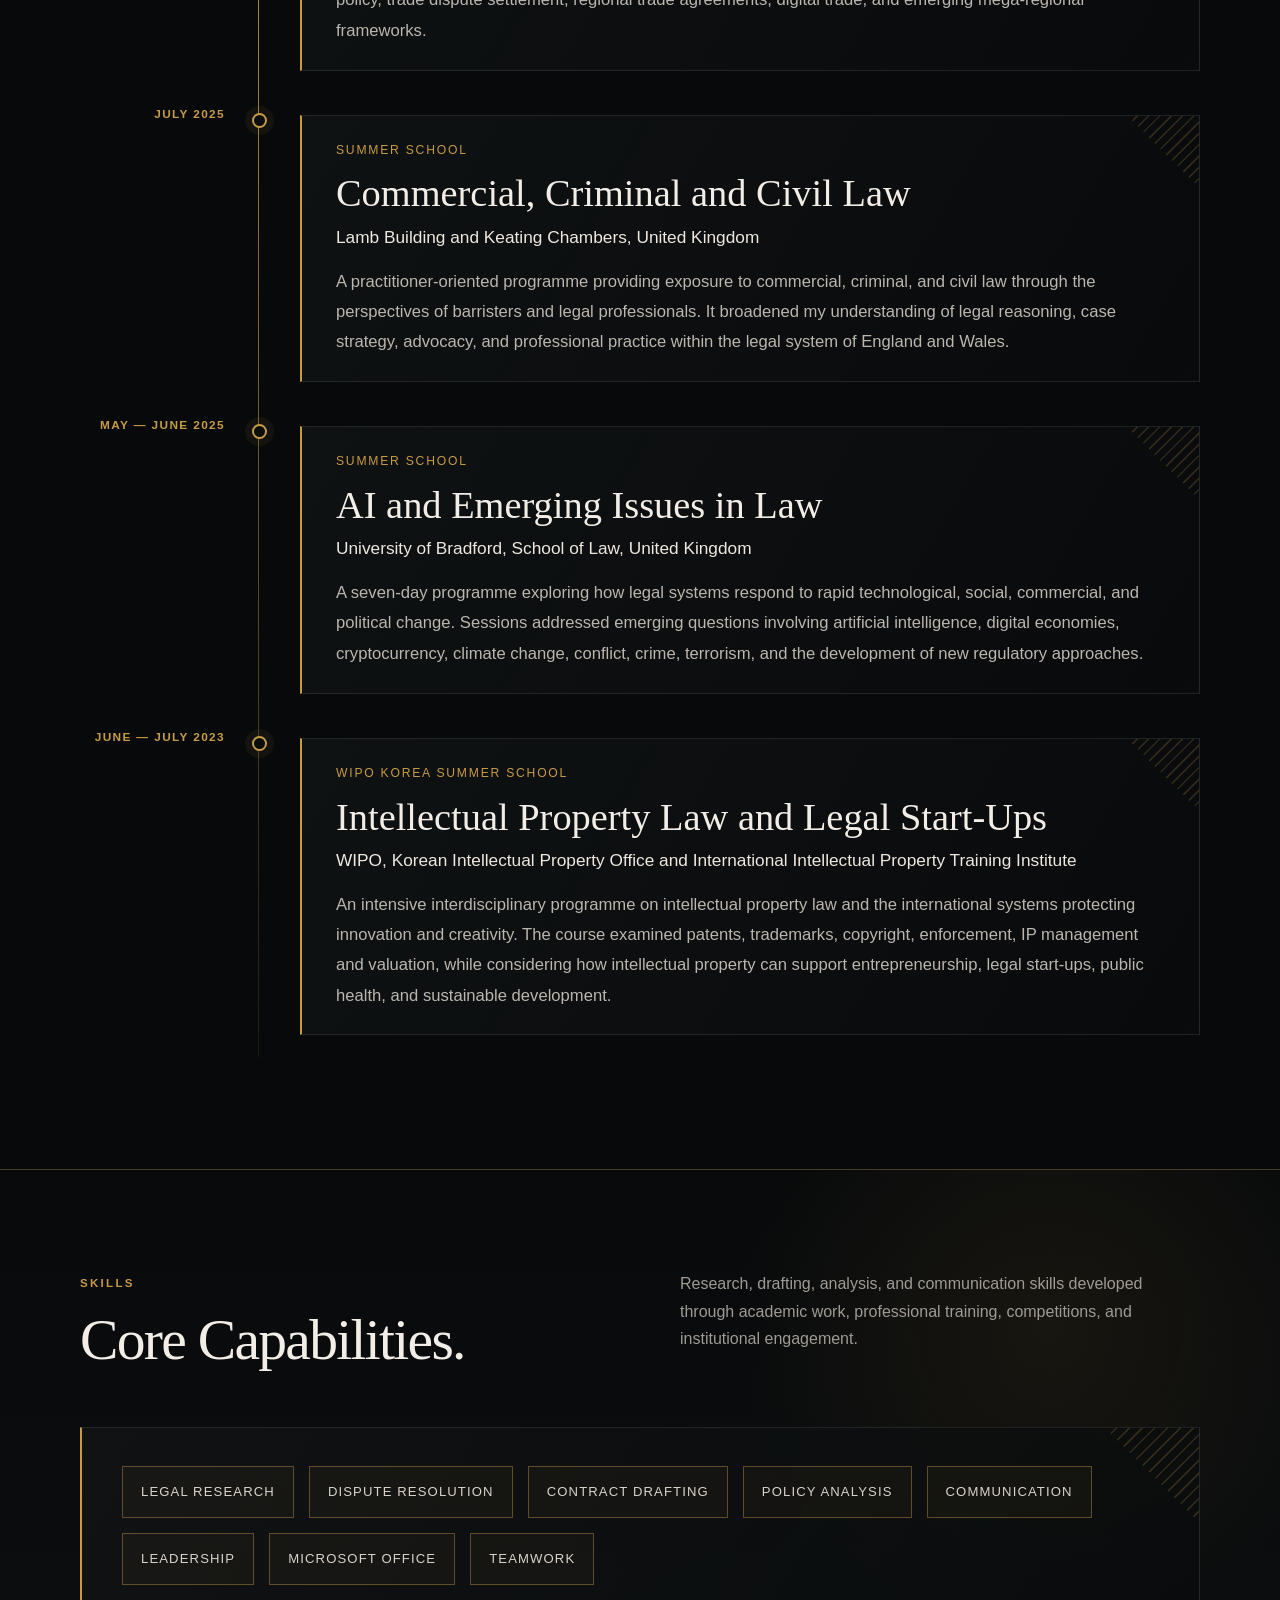
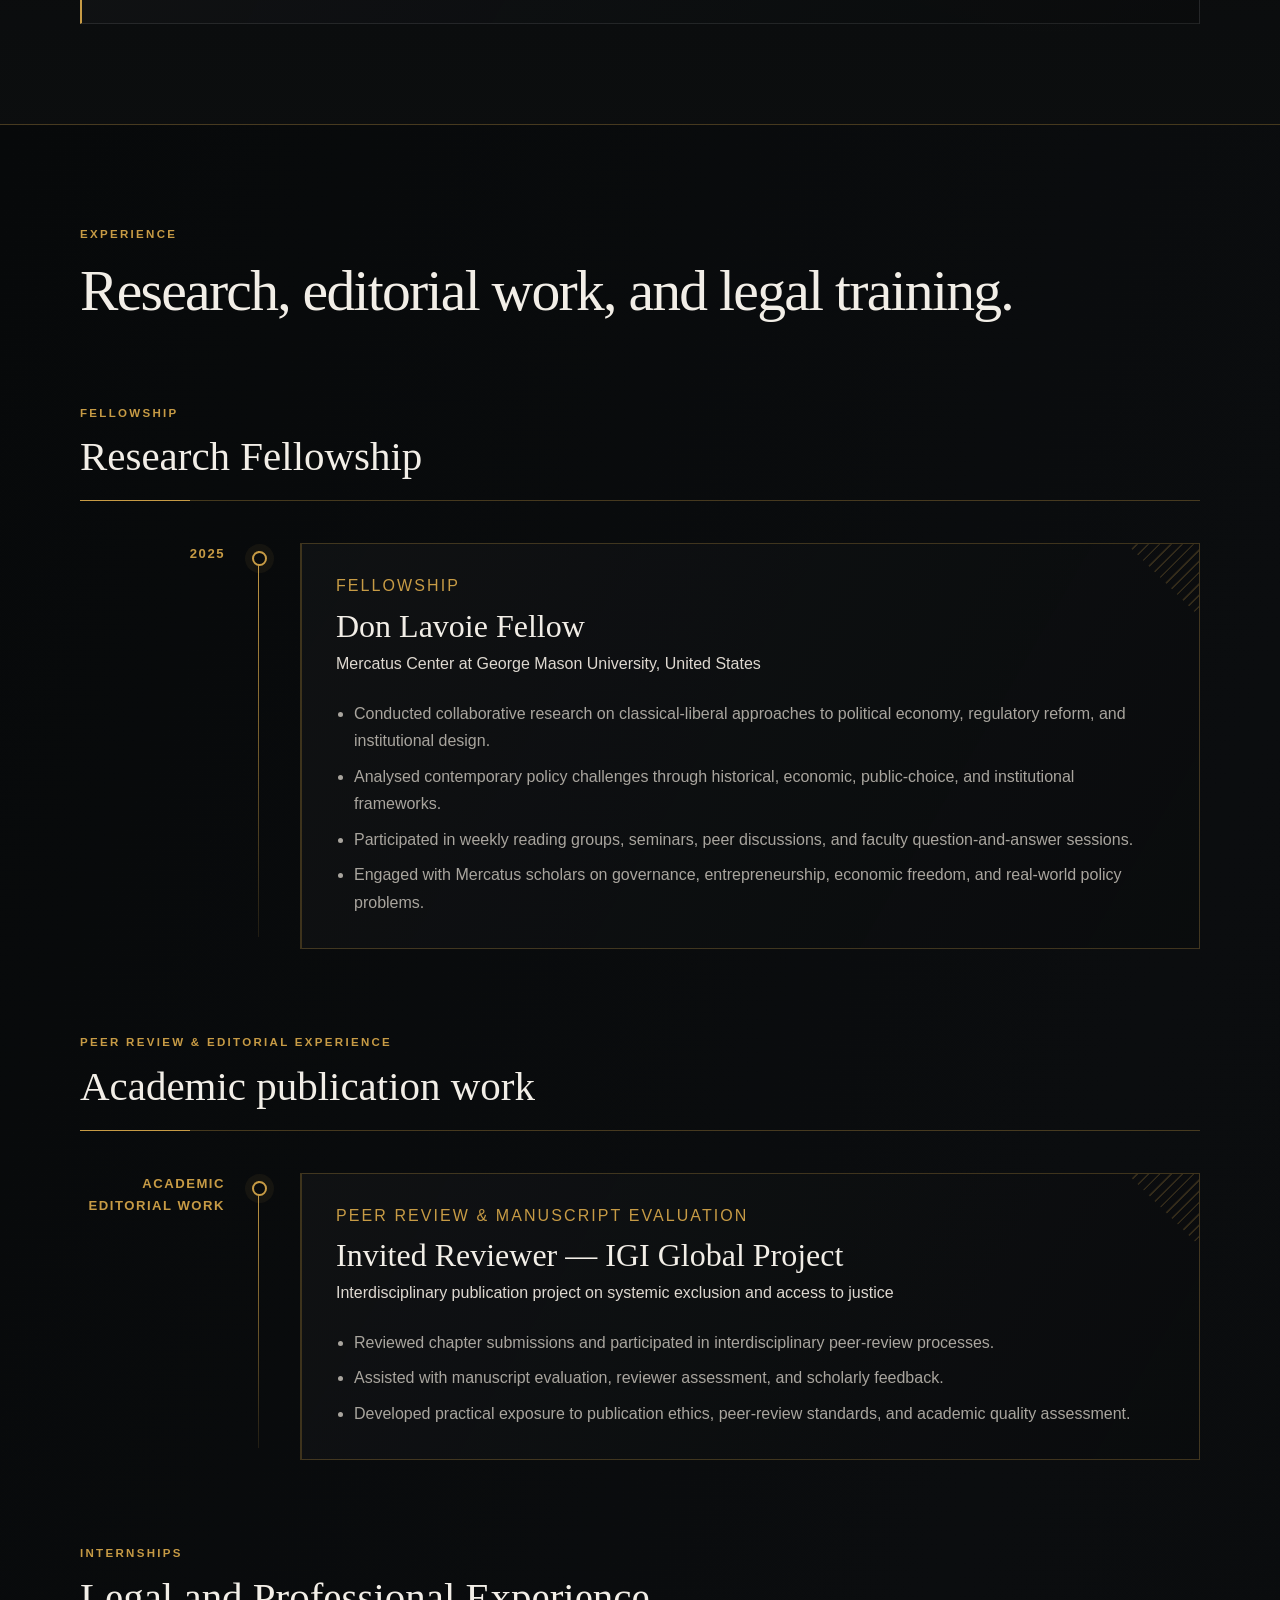
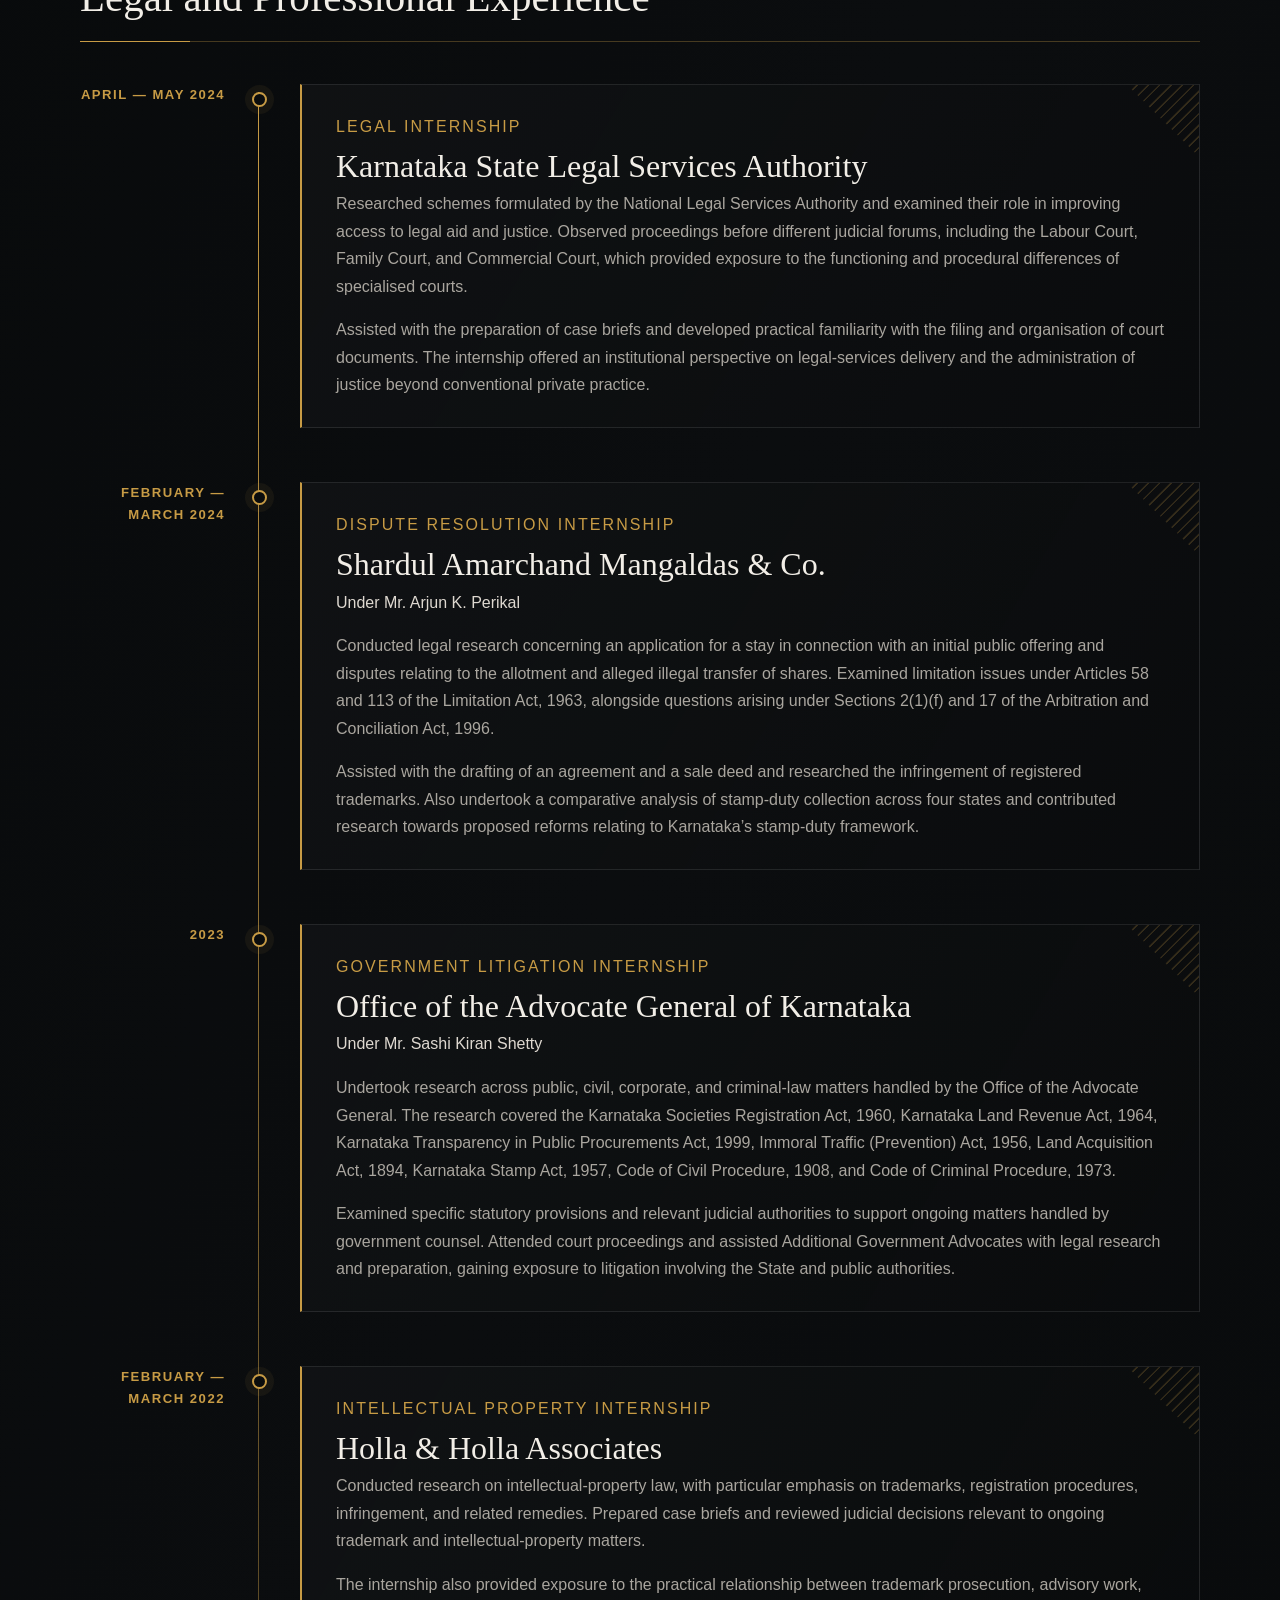
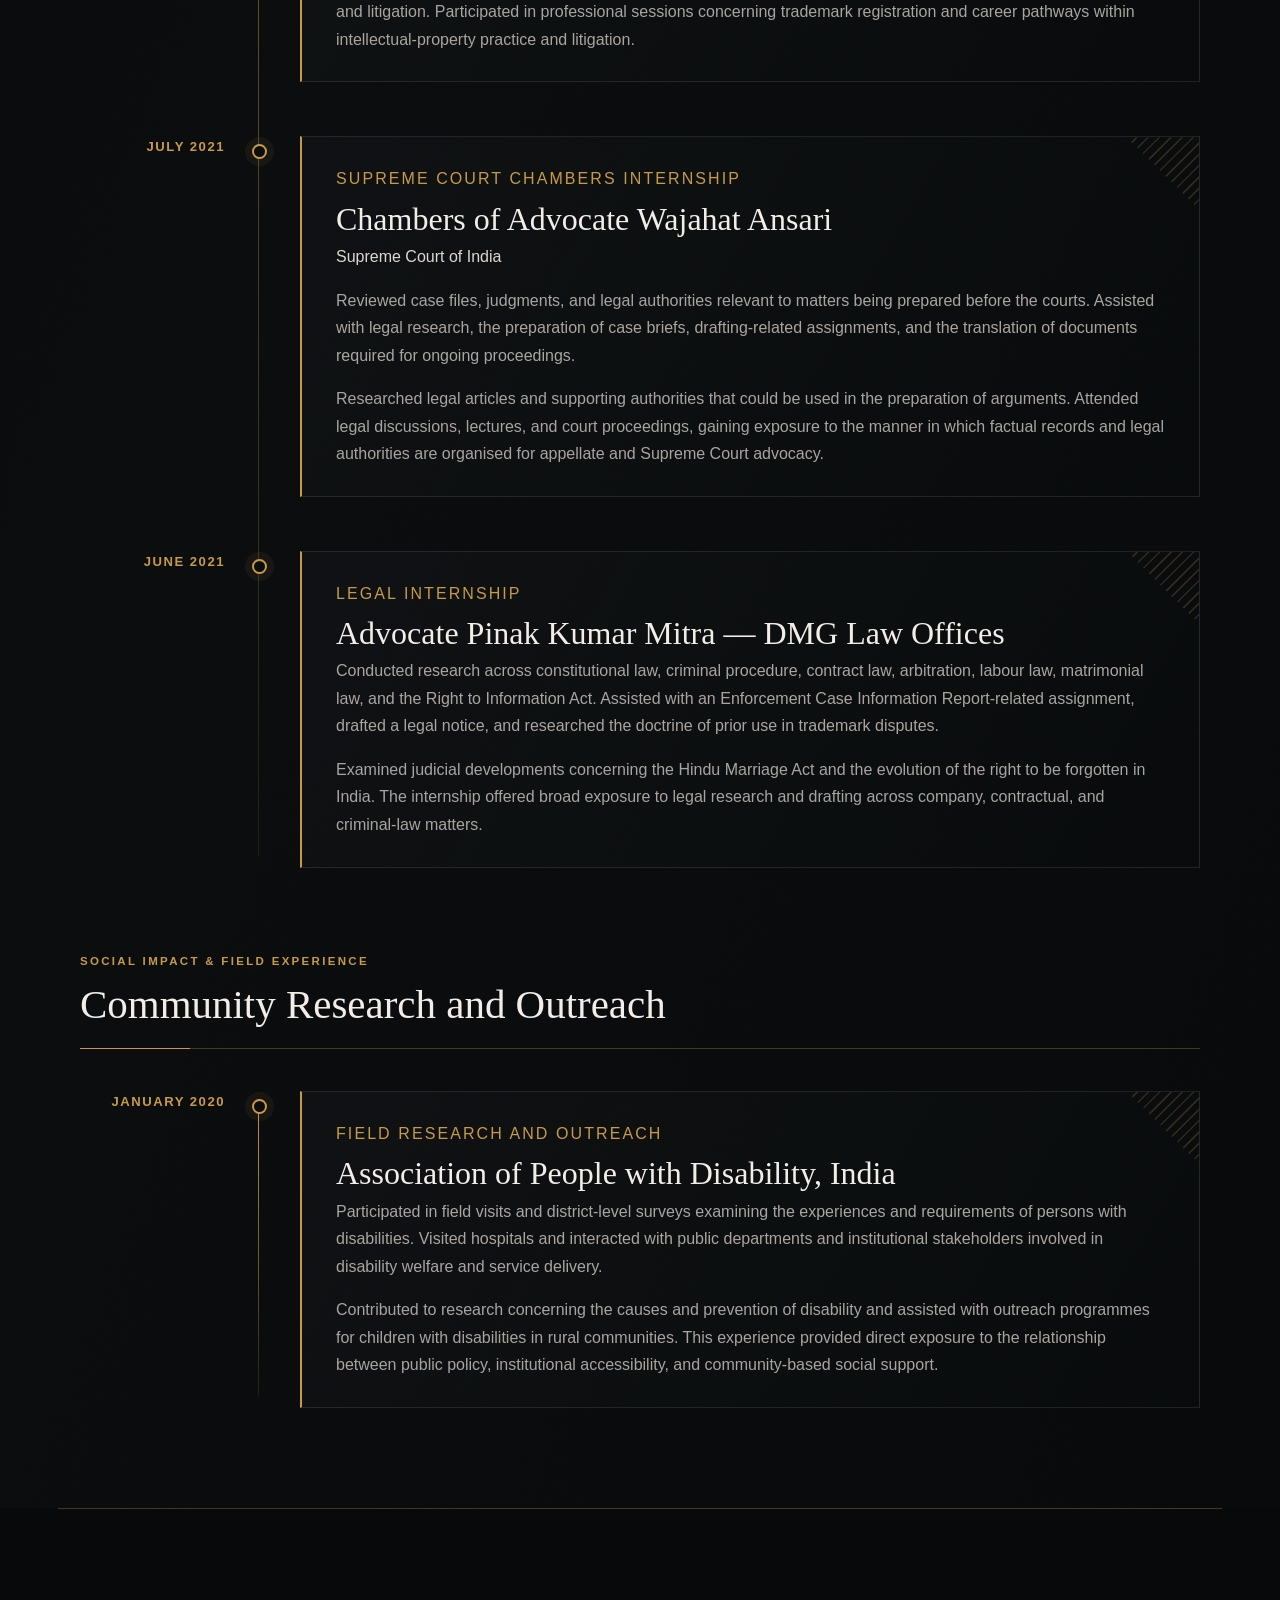
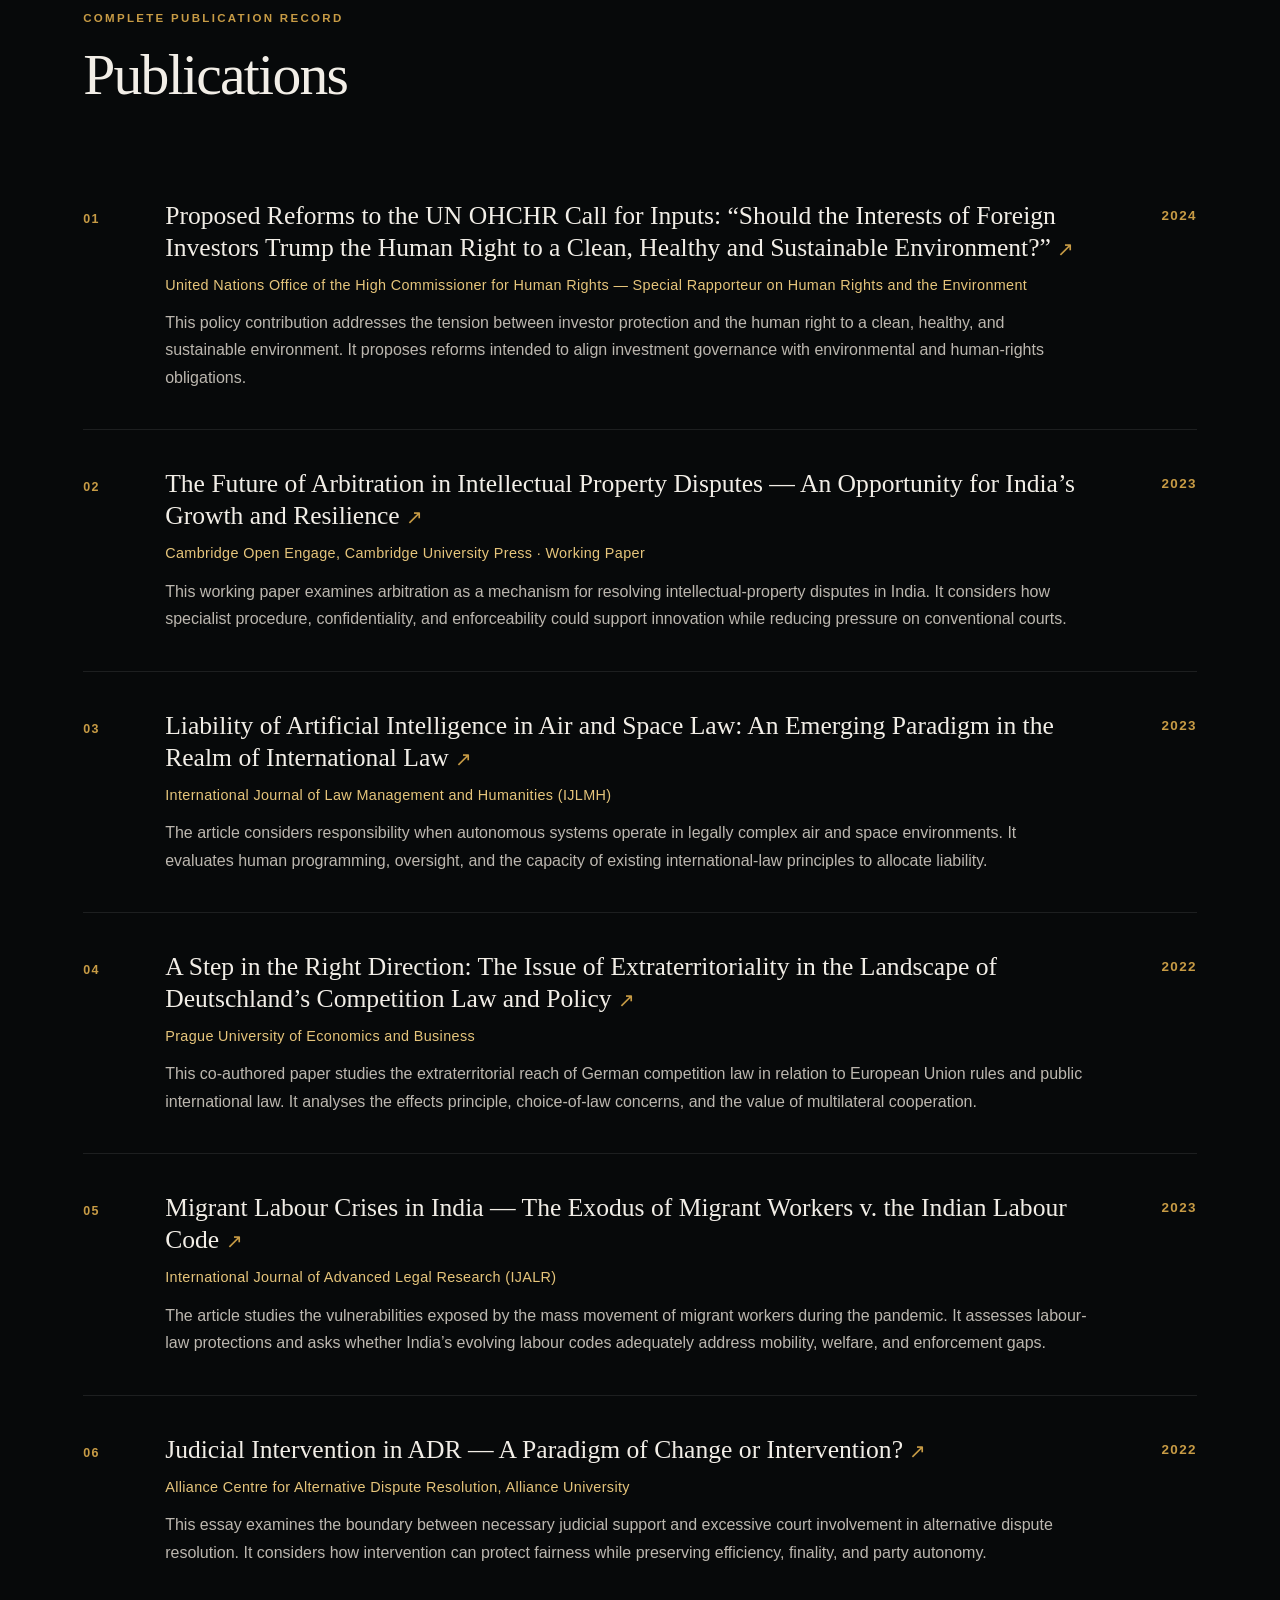
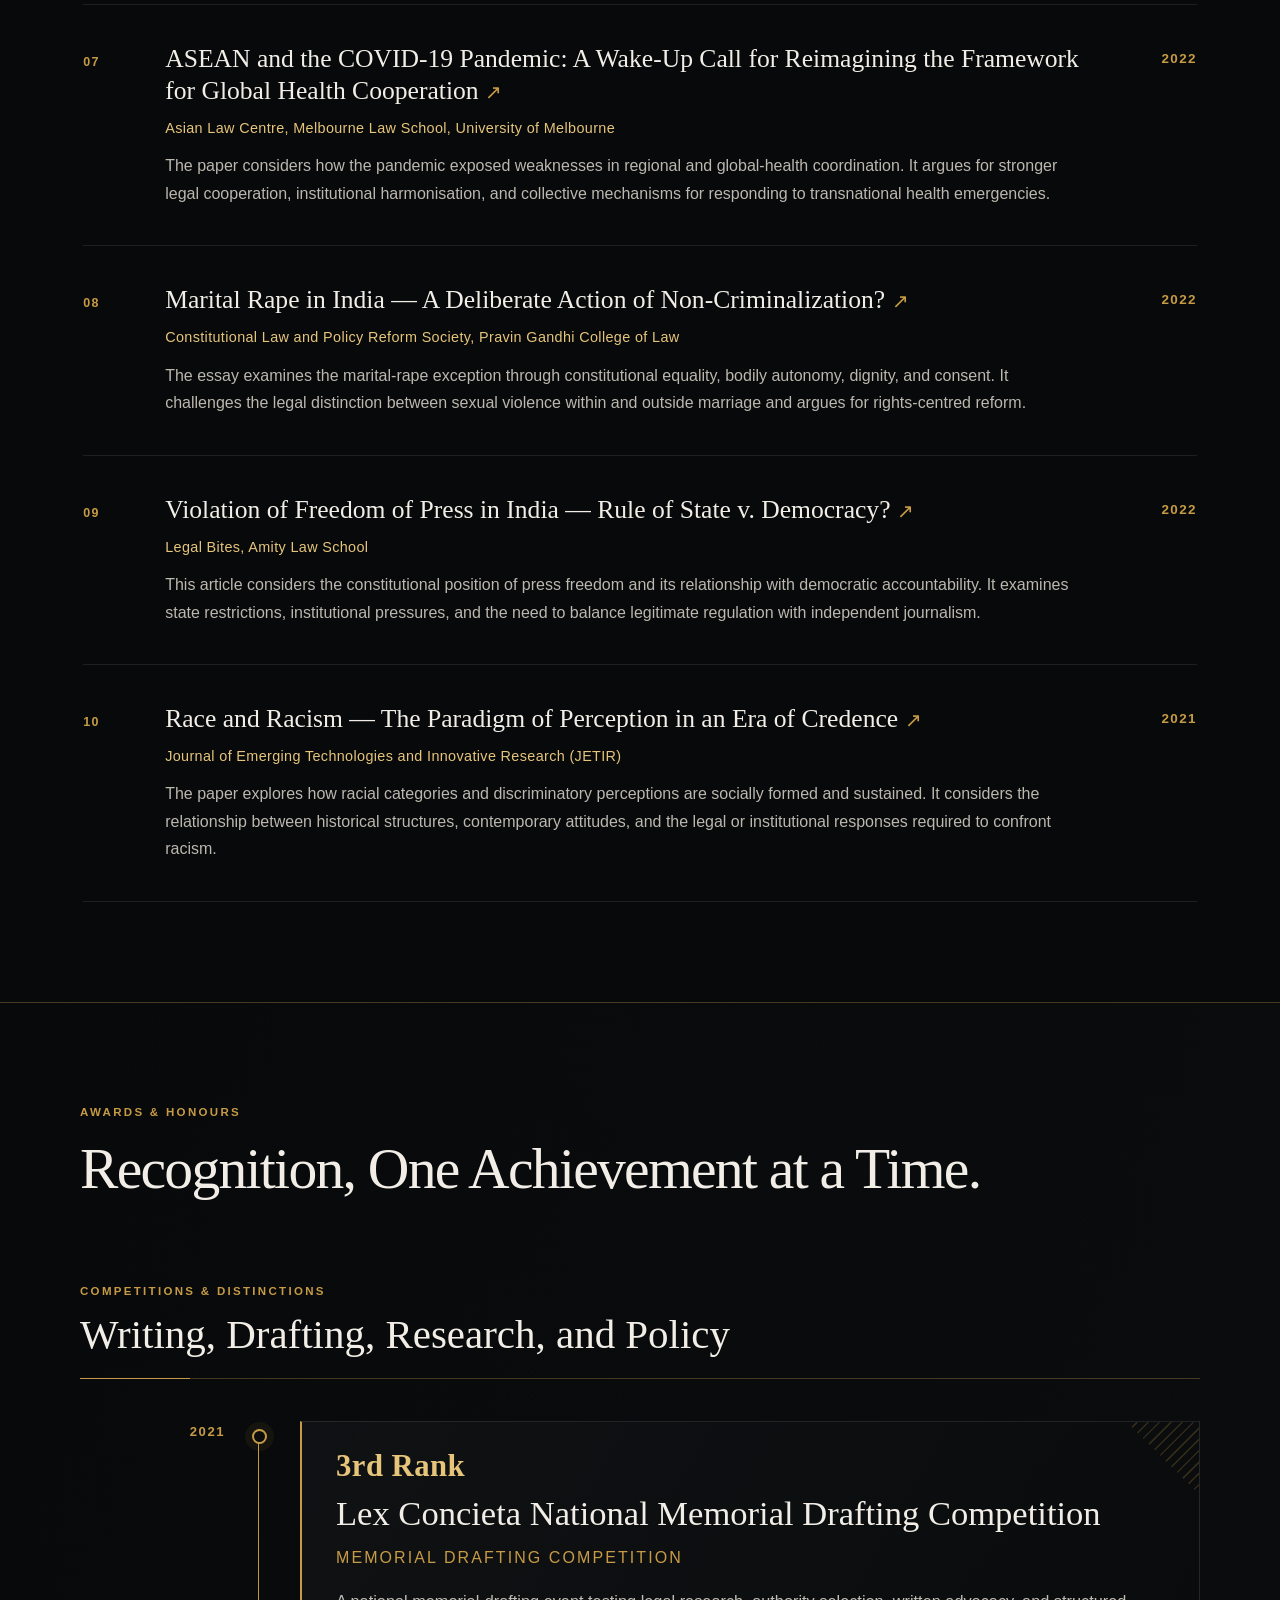
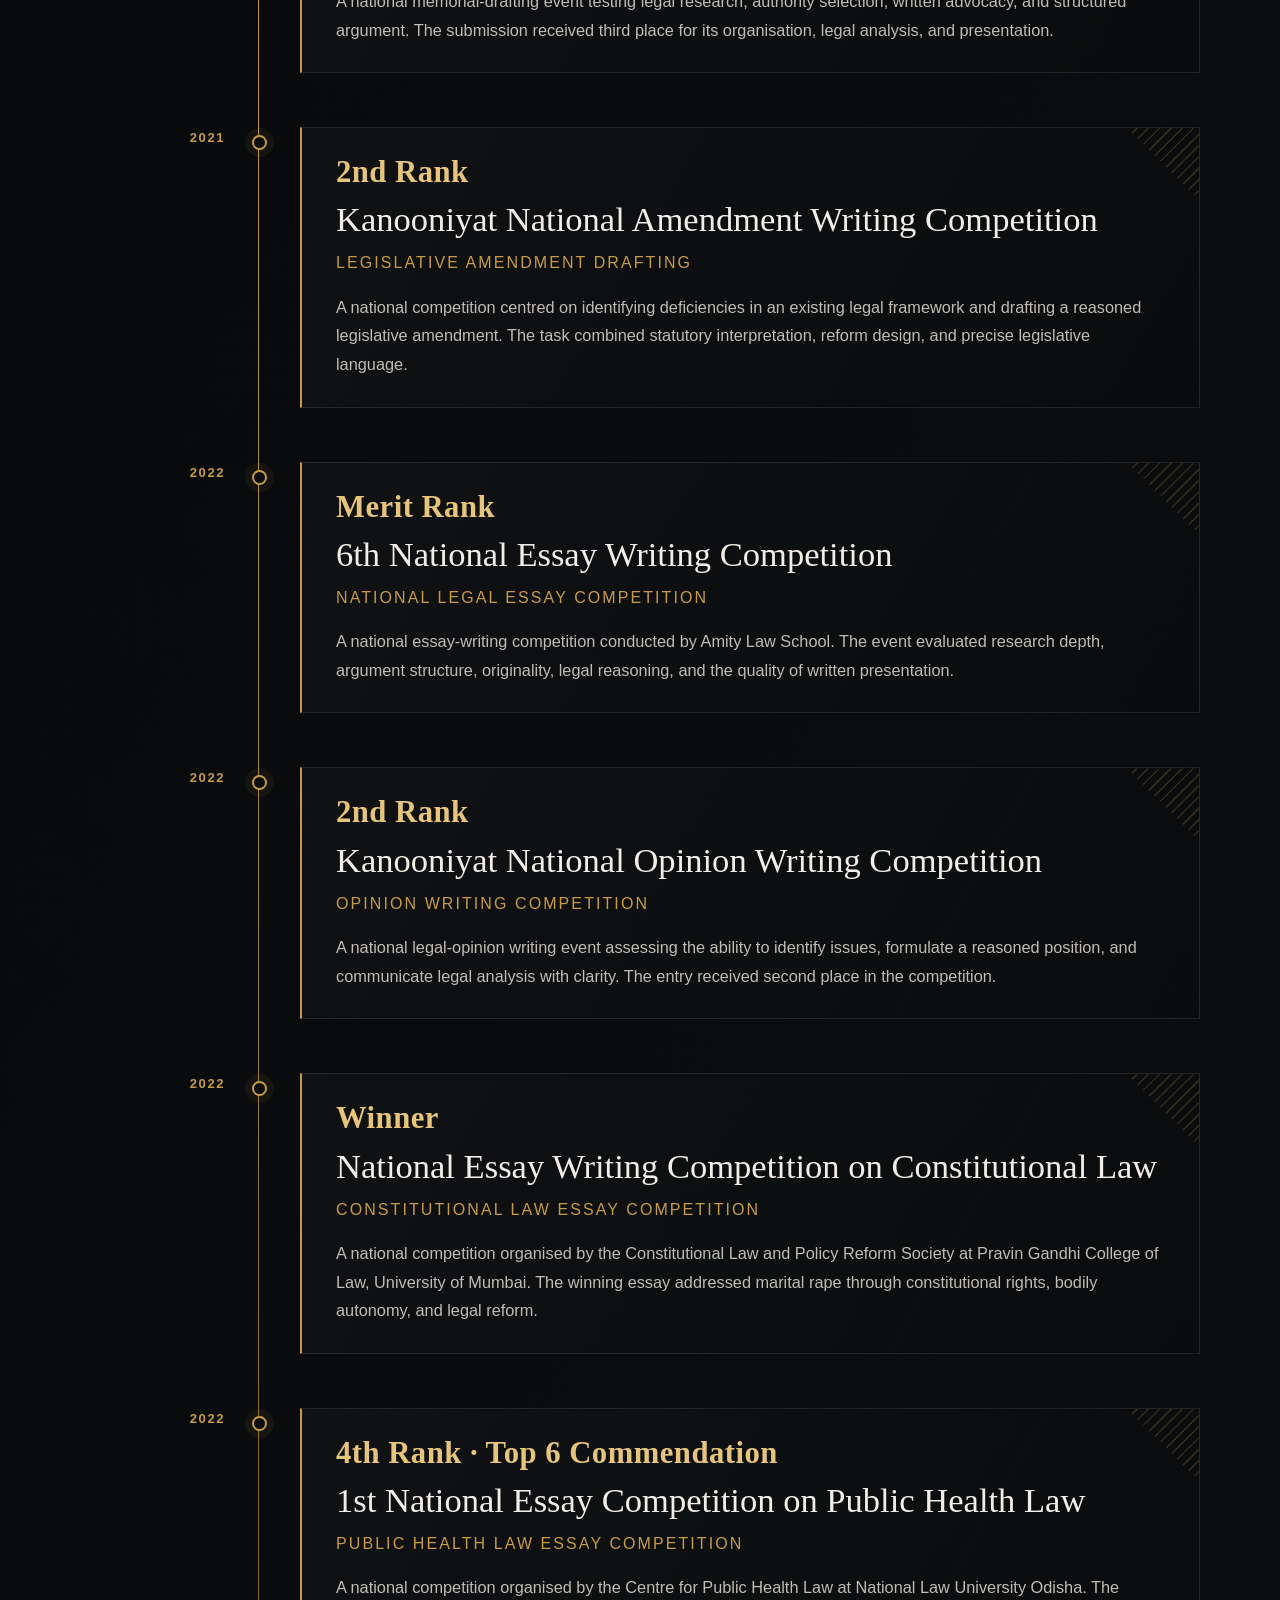
==== commit 0eb33069: "deploy version 35" ====
--- a/index.html
+++ b/index.html
@@ -4,20 +4,843 @@
 <head>
 <meta charset="utf-8"/>
 <meta content="width=device-width, initial-scale=1" name="viewport"/>
+<meta content="#07090a" name="theme-color"/>
+<meta content="dark" name="color-scheme"/>
 <meta content="Arnold Stanley — Lawyer &amp; Legal Researcher working across international law, dispute resolution, governance, and public policy." name="description"/>
 <meta content="#07090a" name="theme-color"/>
 <title>Arnold Stanley | Lawyer &amp; Legal Researcher</title>
-
-<link href="/favicon.png" rel="icon" type="image/png" sizes="512x512"/>
-<link href="/favicon.ico" rel="shortcut icon"/>
-<link href="/apple-touch-icon.png" rel="apple-touch-icon" sizes="180x180"/>
-<link href="styles.css?v=28" rel="stylesheet"/>
-</head>
+<link href="/favicon-48.png" rel="icon" sizes="48x48" type="image/png"/>
+<style>
+:root {
+  --bg:#07090a; --bg-soft:#0b0d0f; --panel:#101214; --panel-deep:#090b0c;
+  --text:#f2eee7; --muted:#aaa69e; --gold:#c79b45; --gold-light:#e6c57b;
+  --line:rgba(199,155,69,.32); --line-soft:rgba(255,255,255,.09);
+  --serif:Georgia,"Times New Roman",serif; --sans:Arial,Helvetica,sans-serif;
+}
+*{box-sizing:border-box} html{scroll-behavior:smooth;overflow-x:hidden} body{margin:0;background:var(--bg);color:var(--text);font-family:var(--sans);font-size:16px;line-height:1.68;overflow-x:hidden} a{color:inherit;text-decoration:none} button{color:inherit;font:inherit} h1,h2,h3,h4,p{margin-top:0} h1,h2,h3,h4{font-family:var(--serif);font-weight:500} h2{font-size:clamp(2.6rem,4.5vw,4.8rem);line-height:1;letter-spacing:-.03em}.section-shell{width:min(1440px,calc(100% - 9vw));margin:0 auto}.narrow-shell{width:min(1120px,100%)}.bordered-section{border-top:1px solid var(--line)}.deep-section{background:linear-gradient(110deg,#07090a,#0b0d0f 50%,#080a0b)}.eyebrow{margin:0 0 18px;color:var(--gold);text-transform:uppercase;letter-spacing:.2em;font-size:.72rem;font-weight:600}.section-intro{max-width:520px;color:#9f9b94;font-size:.95rem}.small-rule,.hero-rule{width:60px;height:1px;background:var(--gold);margin:0 0 24px}
+.site-header{height:90px;width:min(1440px,calc(100% - 7vw));margin:0 auto;display:flex;align-items:center;justify-content:space-between;position:absolute;z-index:20;left:50%;transform:translateX(-50%)}.monogram{font-family:var(--serif);font-size:2.3rem;color:var(--gold-light)}.primary-nav{display:flex;gap:clamp(14px,1.6vw,28px);align-items:center}.primary-nav a{text-transform:uppercase;letter-spacing:.08em;font-size:.62rem;font-weight:600;color:#e4e1dc;padding:10px 0;position:relative}.primary-nav a::after{content:"";position:absolute;left:0;bottom:0;width:0;height:1px;background:var(--gold);transition:.25s}.primary-nav a:hover::after,.primary-nav a.active::after{width:100%}.menu-button{display:none;border:1px solid var(--line);background:none;padding:8px 13px}
+.hero{min-height:760px;display:grid;grid-template-columns:47% 53%;align-items:center;position:relative;padding-top:90px}.hero::before{content:"";position:absolute;inset:0 -10vw;z-index:-2;background:radial-gradient(circle at 18% 42%,rgba(34,36,38,.38),transparent 34%),linear-gradient(118deg,#07090a 0%,#080a0b 53%,#0a0b0c 100%)}.hero-copy{padding-left:3.3vw;position:relative;z-index:2}.hero h1{font-size:clamp(5rem,8.8vw,9.4rem);line-height:.72;text-transform:uppercase;letter-spacing:-.055em;margin:0 0 35px}.areas-inline{max-width:760px;text-transform:uppercase;letter-spacing:.14em;font-size:.76rem;color:#ece7df}.areas-inline span{color:var(--gold);margin:0 10px}.hero-summary{max-width:620px;color:#c6c2bb;font-size:1.05rem;margin:35px 0}.button-row{display:flex;gap:16px;flex-wrap:wrap}.button{min-width:210px;display:inline-flex;justify-content:center;align-items:center;gap:30px;padding:15px 20px;text-transform:uppercase;letter-spacing:.09em;font-size:.72rem;font-weight:600;border:1px solid var(--line);transition:.25s}.button:hover{transform:translateY(-2px);border-color:var(--gold)}.button-gold{color:var(--gold-light);box-shadow:inset 0 0 0 1px rgba(199,155,69,.12)}.button-outline{color:#f5f1eb}.hero-stripes{position:absolute;left:-1.5vw;top:0;bottom:0;width:46px;background:repeating-linear-gradient(90deg,transparent 0 6px,rgba(199,155,69,.72) 7px 8px);opacity:.72}.hero-architecture{height:100%;position:relative;overflow:hidden}.arch-glow{position:absolute;right:6%;top:8%;width:64%;height:78%;background:radial-gradient(ellipse at 58% 42%,rgba(199,155,69,.18) 0%,rgba(111,78,35,.09) 38%,transparent 70%)}.columns{position:absolute;right:0;top:5%;width:72%;height:67%;display:flex;justify-content:flex-end;gap:4.4%;align-items:flex-end}.columns span{height:92%;width:9.4%;border-radius:40% 40% 5% 5%;background:linear-gradient(90deg,#111 0%,#261d13 20%,#d2a652 48%,#3c2a16 60%,#0d0e0f 100%);box-shadow:0 0 0 1px rgba(255,215,140,.1),-12px 0 22px rgba(0,0,0,.8);position:relative}.columns span::before{content:"";position:absolute;left:-22%;right:-22%;bottom:-4%;height:8%;background:linear-gradient(90deg,#161616,#7f5d29,#191919)}.steps{position:absolute;right:-3%;bottom:4%;width:86%;height:39%;transform:skewX(-18deg);transform-origin:bottom right}.steps i{position:absolute;right:0;height:17%;border-top:1px solid rgba(226,190,117,.4);background:linear-gradient(180deg,rgba(122,83,31,.34),rgba(5,5,5,.93));box-shadow:0 -12px 28px rgba(0,0,0,.8)}.steps i:nth-child(1){bottom:0;width:100%}.steps i:nth-child(2){bottom:15%;width:90%}.steps i:nth-child(3){bottom:30%;width:79%}.steps i:nth-child(4){bottom:45%;width:68%}.steps i:nth-child(5){bottom:60%;width:57%}.diagonal-stripes{position:absolute;top:5%;left:0;width:26%;height:58%;clip-path:polygon(0 0,100% 0,0 100%);opacity:.4;background:repeating-linear-gradient(135deg,transparent 0 5px,rgba(199,155,69,.7) 6px 7px)}
+.about{min-height:610px;padding:84px 2vw;display:grid;grid-template-columns:31% 1fr;gap:8%;align-items:center}.portrait-card{position:relative;aspect-ratio:4/5;max-width:400px;border:1px solid rgba(199,155,69,.7);padding:10px}.portrait-placeholder{height:100%;display:grid;place-items:center;background:radial-gradient(circle at 50% 25%,#343638 0,#191b1d 28%,#0b0c0e 68%),linear-gradient(140deg,#27282a,#0a0b0c);position:relative;overflow:hidden;color:#7c786f;text-transform:uppercase;letter-spacing:.16em;font-size:.68rem}.portrait-placeholder::before{content:"";width:42%;aspect-ratio:1;border-radius:50%;background:#111416;position:absolute;top:20%;box-shadow:0 122px 0 50px #111416}.portrait-placeholder span{position:absolute;bottom:22px;z-index:2}.corner-stripes{position:absolute;right:-2px;bottom:-2px;width:90px;height:90px;clip-path:polygon(100% 0,100% 100%,0 100%);background:repeating-linear-gradient(135deg,transparent 0 5px,var(--gold) 6px 7px)}.about-copy{max-width:800px}.about-copy h2{margin-bottom:28px}.about-copy p{color:#b8b4ad;max-width:780px}.credential-row{display:flex;flex-wrap:wrap;gap:10px;margin-top:30px}.credential-row span,.skill-cloud span{border:1px solid var(--line);padding:9px 13px;color:#d9d3ca;text-transform:uppercase;letter-spacing:.08em;font-size:.64rem;background:rgba(199,155,69,.03)}
+.research-strip{background:linear-gradient(90deg,#090b0d,#0d0f11,#090b0d)}.research-inner{padding:64px 0 70px}.research-grid{display:grid;grid-template-columns:repeat(4,1fr);border-top:1px solid var(--line-soft);border-bottom:1px solid var(--line-soft)}.research-grid article{min-height:240px;padding:32px;border-right:1px solid var(--line-soft);position:relative}.research-grid article:last-child{border-right:0}.research-grid article::after{content:"";position:absolute;bottom:0;left:32px;width:36px;height:2px;background:var(--gold)}.number{color:var(--gold);font-size:.7rem;letter-spacing:.16em}.research-grid h3{font-size:1.8rem;margin:28px 0 12px}.research-grid p{color:#9d9a94;font-size:.9rem}
+.profile-section{padding:100px 0}.section-heading{display:flex;align-items:flex-end;justify-content:space-between;gap:50px;margin-bottom:58px}.section-heading h2{margin-bottom:0}.vertical-timeline{position:relative;padding-left:220px}.vertical-timeline::before{content:"";position:absolute;left:178px;top:8px;bottom:12px;width:1px;background:linear-gradient(var(--gold),rgba(199,155,69,.12))}.timeline-entry{position:relative;display:grid;grid-template-columns:1fr;min-height:170px;padding:0 0 54px}.timeline-entry:last-child{padding-bottom:0}.timeline-marker{position:absolute;left:-48px;top:8px;width:15px;height:15px;border-radius:50%;border:2px solid var(--gold);background:#0a0c0d;box-shadow:0 0 0 7px rgba(199,155,69,.07)}.timeline-date{position:absolute;left:-220px;top:0;width:145px;text-align:right;color:var(--gold);text-transform:uppercase;letter-spacing:.1em;font-size:.68rem}.timeline-content{border:1px solid var(--line-soft);border-left:2px solid var(--gold);padding:28px 34px;background:linear-gradient(120deg,rgba(17,19,21,.82),rgba(9,11,12,.72));position:relative}.timeline-content::after{content:"";position:absolute;right:0;top:0;width:72px;height:72px;clip-path:polygon(100% 0,100% 100%,0 0);background:repeating-linear-gradient(135deg,transparent 0 6px,rgba(199,155,69,.22) 7px 8px)}.featured-entry .timeline-content{border-color:rgba(199,155,69,.28)}.programme-entry .timeline-content{padding-top:24px;padding-bottom:24px}.entry-label{color:var(--gold);text-transform:uppercase;letter-spacing:.13em;font-size:.64rem;margin-bottom:9px}.timeline-content h3{font-size:2rem;line-height:1.1;margin-bottom:6px;max-width:780px}.entry-org{color:#ded8d0;margin-bottom:16px}.timeline-content>p:last-child{color:#a9a59e}.timeline-content ul{margin:18px 0 0;padding-left:18px;color:#a9a59e}.timeline-content li{padding:4px 0}
+.publications{padding:100px 2vw}.publication-controls{display:flex;gap:15px;align-items:center}.publication-controls button{width:52px;height:52px;border:1px solid var(--line);border-radius:50%;background:transparent;cursor:pointer;color:var(--gold-light)}.publication-controls span{color:#8e8b85;min-width:60px;text-align:center;font-size:.78rem;letter-spacing:.1em}.publication-stage{min-height:540px}.publication{display:none;grid-template-columns:34% 1fr 22%;border:1px solid var(--line);min-height:520px;background:linear-gradient(125deg,#0b0d0e,#111315 60%,#0a0c0d);box-shadow:0 22px 70px rgba(0,0,0,.28)}.publication.active{display:grid;animation:fadeIn .42s ease}.publication-cover{position:relative;overflow:hidden;padding:44px 38px;border-right:1px solid var(--line);background:radial-gradient(circle at 30% 70%,rgba(199,155,69,.18),transparent 38%),#080a0b}.publication-cover::after{content:"";position:absolute;inset:0;background:repeating-linear-gradient(90deg,transparent 0 12px,rgba(199,155,69,.12) 13px 14px);opacity:.24}.publication-cover h3{position:relative;z-index:2;font-size:2.5rem;line-height:1;margin:38px 0 24px}.publication-cover p,.cover-kicker{position:relative;z-index:2}.cover-kicker{color:var(--gold);text-transform:uppercase;letter-spacing:.14em;font-size:.62rem}.publication-cover p{color:#beb9b1;font-family:var(--serif);font-size:1.15rem;max-width:260px}.cover-orbit{position:absolute;width:390px;aspect-ratio:1;border-radius:50%;border:1px solid rgba(224,185,99,.45);right:-180px;bottom:-170px;box-shadow:0 0 70px rgba(199,155,69,.12)}.cover-orbit::after{content:"";position:absolute;inset:35px;border:1px solid rgba(224,185,99,.26);border-radius:50%}.cover-grid{position:absolute;inset:50% -10% -10% 30%;background-image:linear-gradient(rgba(199,155,69,.17) 1px,transparent 1px),linear-gradient(90deg,rgba(199,155,69,.17) 1px,transparent 1px);background-size:24px 24px;transform:perspective(400px) rotateX(58deg)}.cover-lines{position:absolute;inset:55% -15% 0 30%;background:repeating-linear-gradient(-18deg,transparent 0 14px,rgba(199,155,69,.28) 15px 16px)}.publication-body{padding:54px 52px}.publication-meta{color:var(--gold);text-transform:uppercase;letter-spacing:.13em;font-size:.66rem}.publication-meta span{padding:0 8px}.publication-body h3{font-size:3rem;margin:20px 0}.publication-deck{color:#eee9e1!important;font-family:var(--serif);font-size:1.4rem;line-height:1.3}.publication-body p{color:#aaa69f;max-width:700px}.publication-notes{padding:54px 30px;border-left:1px solid var(--line);display:flex;flex-direction:column}.publication-notes ul{list-style:none;padding:0;margin:13px 0 auto;color:#aaa69f}.publication-notes li{padding:9px 0 9px 17px;border-bottom:1px solid rgba(255,255,255,.05);position:relative}.publication-notes li::before{content:"•";color:var(--gold);position:absolute;left:0}.archive{margin-top:85px}.archive-heading{display:flex;justify-content:space-between;align-items:end;border-bottom:1px solid var(--line);padding-bottom:20px}.archive-heading h3{font-size:2.4rem;margin:0}.publication-list{list-style:none;padding:0;margin:0;counter-reset:pub}.publication-list li{counter-increment:pub;display:grid;grid-template-columns:56px 1fr 80px;gap:20px;padding:28px 0;border-bottom:1px solid var(--line-soft);align-items:start}.publication-list li::before{content:counter(pub,decimal-leading-zero);color:var(--gold);letter-spacing:.12em;font-size:.67rem;padding-top:7px}.publication-list h4{font-size:1.4rem;line-height:1.2;margin-bottom:6px}.publication-list p{color:#95918a;margin-bottom:0}.publication-list>li>span{color:var(--gold);text-align:right;font-size:.76rem;letter-spacing:.1em}
+.detail-columns{display:grid;grid-template-columns:1fr 1fr;gap:30px}.detail-panel{border:1px solid var(--line-soft);padding:34px;background:rgba(12,14,16,.55);position:relative}.detail-panel::after{content:"";position:absolute;right:0;bottom:0;width:68px;height:68px;clip-path:polygon(100% 0,100% 100%,0 100%);background:repeating-linear-gradient(135deg,transparent 0 6px,rgba(199,155,69,.25) 7px 8px)}.detail-list{list-style:none;padding:0;margin:0}.detail-list li{display:grid;grid-template-columns:88px 1fr;gap:18px;padding:16px 0;border-bottom:1px solid var(--line-soft)}.detail-list li:last-child{border-bottom:0}.detail-list span{color:var(--gold);font-size:.67rem;text-transform:uppercase;letter-spacing:.08em}.detail-list p{margin:0;color:#aaa69e;font-size:.9rem}
+.speaking-list{border-top:1px solid var(--line)}.speaking-list article{display:grid;grid-template-columns:110px 1fr;gap:35px;padding:31px 0;border-bottom:1px solid var(--line-soft)}.speaking-list>article>span{color:var(--gold);letter-spacing:.1em;font-size:.7rem}.speaking-list h3{font-size:1.55rem;margin-bottom:8px}.speaking-list p{color:#9f9b94;margin:0;max-width:980px}.compact-grid{display:grid;grid-template-columns:1fr 1fr;gap:30px;margin-top:70px}.compact-grid section{border-top:1px solid var(--line);padding-top:28px}.compact-grid ul{margin:0;padding-left:18px;color:#a7a39c}.compact-grid li{padding:7px 0}.skill-cloud{display:flex;flex-wrap:wrap;gap:10px}
+.contact{min-height:260px;padding:65px 3vw;display:grid;grid-template-columns:1fr 1fr;gap:7%;align-items:center;position:relative;overflow:hidden;background:radial-gradient(circle at 20% 0,rgba(199,155,69,.07),transparent 40%)}.quote{display:flex;align-items:flex-start;gap:28px}.quote>span{font-family:var(--serif);font-size:5rem;color:var(--gold);line-height:1}.quote p{font-family:var(--serif);font-size:1.65rem;line-height:1.2}.contact-actions{display:grid;grid-template-columns:1fr 1fr;gap:20px}.contact-actions a{display:flex;gap:18px;align-items:center;padding:20px;border-left:1px solid var(--line);overflow-wrap:anywhere}.contact-actions small{display:block;color:var(--gold);text-transform:uppercase;letter-spacing:.1em;margin-bottom:4px}.icon-circle{width:52px;height:52px;flex:0 0 52px;display:grid;place-items:center;border:1px solid var(--gold);border-radius:50%;color:var(--gold-light)}.footer-stripes{position:absolute;right:-10px;bottom:-25px;width:160px;height:160px;clip-path:polygon(100% 0,100% 100%,0 100%);background:repeating-linear-gradient(135deg,transparent 0 7px,var(--gold) 8px 9px);opacity:.75}footer{width:min(1440px,calc(100% - 8vw));margin:0 auto;min-height:80px;display:flex;align-items:center;justify-content:space-between;color:#716e68;font-size:.7rem;text-transform:uppercase;letter-spacing:.08em}.reveal{opacity:0;transform:translateY(22px);transition:opacity .7s ease,transform .7s ease}.reveal.visible{opacity:1;transform:none}@keyframes fadeIn{from{opacity:0;transform:translateX(10px)}to{opacity:1;transform:none}}
+
+/* Structured vertical subsections */
+.timeline-group{margin-top:84px}.timeline-group:first-of-type{margin-top:0}.subsection-heading{margin:0 0 42px;padding:0 0 22px;border-bottom:1px solid var(--line);position:relative}.subsection-heading::after{content:"";position:absolute;left:0;bottom:-1px;width:110px;height:1px;background:var(--gold)}.subsection-heading h3{font-size:clamp(2rem,3.2vw,3.1rem);line-height:1.05;margin:0}.subsection-heading .eyebrow{margin-bottom:12px}.text-link{display:inline-flex;align-items:center;gap:14px;color:var(--gold-light);text-transform:uppercase;letter-spacing:.11em;font-size:.68rem;font-weight:600;border-bottom:1px solid var(--line);padding:12px 0 7px;margin-top:18px}.text-link:hover{color:#fff;border-color:var(--gold)}.publication-list a{display:block}.publication-list a:hover h4{color:var(--gold-light)}.external-arrow{font-family:var(--sans);font-size:.8em;color:var(--gold);white-space:nowrap}.recognition-entry .timeline-content{min-height:130px}.recognition-entry .timeline-content>p:last-child{margin-bottom:0}.recognition-timeline .timeline-content h3{max-width:850px}.experience-timeline+.experience-timeline{margin-top:35px}
+
+@media(max-width:1100px){.primary-nav{gap:14px}.primary-nav a{font-size:.57rem}.publication{grid-template-columns:36% 1fr}.publication-notes{grid-column:1/-1;border-left:0;border-top:1px solid var(--line)}.detail-columns{grid-template-columns:1fr}.contact-actions{grid-template-columns:1fr}}
+@media(max-width:900px){.site-header{height:75px}.menu-button{display:block}.primary-nav{position:absolute;top:68px;right:0;width:270px;display:none;flex-direction:column;align-items:flex-start;padding:24px;background:#0b0d0f;border:1px solid var(--line)}.primary-nav.open{display:flex}.hero{grid-template-columns:1fr;min-height:780px;padding-bottom:80px}.hero-copy{padding-top:100px;padding-left:5vw}.hero-architecture{position:absolute;inset:0;opacity:.36;z-index:0}.about{grid-template-columns:1fr}.portrait-card{width:min(350px,90%)}.research-grid{grid-template-columns:1fr 1fr}.section-heading{align-items:flex-start;flex-direction:column}.vertical-timeline{padding-left:160px}.vertical-timeline::before{left:128px}.timeline-date{left:-160px;width:110px}.timeline-marker{left:-39px}.publication{grid-template-columns:1fr}.publication-cover{min-height:420px;border-right:0;border-bottom:1px solid var(--line)}.compact-grid{grid-template-columns:1fr}.contact{grid-template-columns:1fr}}
+@media(max-width:650px){.timeline-group{margin-top:62px}.subsection-heading{margin-bottom:30px}.subsection-heading h3{font-size:1.9rem}.section-shell{width:min(100% - 34px,1440px)}.hero{min-height:720px}.hero-copy{padding-left:0}.hero h1{font-size:4.7rem}.areas-inline{line-height:2}.areas-inline span{margin:0 5px}.button{width:100%}.about{padding-left:0;padding-right:0}.research-grid{grid-template-columns:1fr}.research-grid article{border-right:0;border-bottom:1px solid var(--line-soft)}.profile-section,.publications{padding:75px 0}.vertical-timeline{padding-left:28px}.vertical-timeline::before{left:6px}.timeline-date{position:static;width:auto;text-align:left;margin-bottom:8px}.timeline-marker{left:-28px;top:8px}.timeline-content{padding:25px 22px}.timeline-content h3{font-size:1.6rem}.publication-body{padding:38px 26px}.publication-notes{padding:35px 26px}.archive-heading{display:block}.archive-heading h3{font-size:1.9rem}.publication-list li{grid-template-columns:38px 1fr}.publication-list>li>span{grid-column:2;text-align:left}.detail-panel{padding:24px}.detail-list li{grid-template-columns:1fr}.speaking-list article{grid-template-columns:1fr;gap:8px}.contact-actions{grid-template-columns:1fr}footer{flex-direction:column;justify-content:center;align-items:flex-start;gap:5px}}
+
+/* v6 refinements: spacious hero and education typography */
+.hero h1{letter-spacing:.015em;line-height:.88;margin-bottom:44px}
+.hero-name-line{display:block}
+.hero-name-line + .hero-name-line{margin-top:.12em}
+
+#education .timeline-content h3{font-size:clamp(2.15rem,3vw,2.75rem);margin-bottom:10px}
+#education .entry-label{font-size:.76rem;letter-spacing:.145em;margin-bottom:12px}
+#education .entry-org{font-size:1.08rem;color:#eee8df;line-height:1.5}
+#education .timeline-content>p:last-child{font-size:1.03rem;line-height:1.75;color:#c1bcb4}
+#education .timeline-date{font-size:.74rem}
+.timeline-date-empty{visibility:hidden}
+
+.publication-title-wrap{display:block}
+.branded-list{list-style:none!important;padding-left:0!important;display:grid;gap:0}
+.branded-list li{display:block;padding:16px 0!important;border-bottom:1px solid var(--line-soft)}
+.branded-list li:last-child{border-bottom:0}
+.branded-list-text{display:block;color:#aaa69e;line-height:1.6}
+
+@media(max-width:650px){
+  .hero h1{letter-spacing:.01em;line-height:.93}
+  .hero-name-line + .hero-name-line{margin-top:.08em}
+  #education .timeline-content h3{font-size:1.8rem}
+  #education .entry-org{font-size:1rem}
+  #education .timeline-content>p:last-child{font-size:.96rem}
+}
+
+/* v7 refinements: rank-first recognition, synopses, and larger supporting type */
+.timeline-date {
+  font-size: .82rem;
+  font-weight: 600;
+  letter-spacing: .115em;
+}
+.number {
+  font-size: .84rem;
+  font-weight: 700;
+}
+.entry-label {
+  font-size: .72rem;
+  line-height: 1.55;
+}
+.timeline-content > p,
+.timeline-content li,
+.section-intro {
+  font-size: 1rem;
+  line-height: 1.72;
+}
+.rank-display {
+  margin: 0 0 12px;
+  color: var(--gold-light) !important;
+  font-family: var(--serif);
+  font-size: clamp(1.65rem, 2.4vw, 2.2rem) !important;
+  font-weight: 600;
+  line-height: 1.05 !important;
+  letter-spacing: .015em;
+}
+.competition-timeline .timeline-content h3 {
+  margin-bottom: 11px;
+  font-size: clamp(1.9rem, 2.7vw, 2.45rem);
+}
+.competition-synopsis {
+  max-width: 900px;
+  margin-top: 16px;
+  color: #c1bcb4 !important;
+  font-size: 1.02rem !important;
+  line-height: 1.75 !important;
+}
+.publication-list li {
+  grid-template-columns: 62px minmax(0, 1fr) 88px;
+  padding: 38px 0;
+}
+.publication-list li::before {
+  font-size: .78rem;
+  font-weight: 700;
+  padding-top: 9px;
+}
+.publication-list h4 {
+  font-size: clamp(1.55rem, 2vw, 1.9rem);
+  line-height: 1.25;
+  margin-bottom: 10px;
+}
+.publication-source {
+  color: var(--gold-light) !important;
+  font-size: .9rem !important;
+  line-height: 1.55 !important;
+  letter-spacing: .025em;
+}
+.publication-synopsis {
+  max-width: 930px;
+  margin-top: 13px;
+  color: #bcb7af !important;
+  font-size: 1rem !important;
+  line-height: 1.72 !important;
+}
+.publication-list > li > span {
+  font-size: .84rem;
+  font-weight: 600;
+  padding-top: 5px;
+}
+.speaking-list > article > span,
+.detail-list span {
+  font-size: .78rem;
+  font-weight: 600;
+}
+.speaking-list p,
+.detail-list p,
+.branded-list-text,
+.compact-grid li {
+  font-size: .98rem;
+  line-height: 1.7;
+}
+
+@media(max-width:650px) {
+  .timeline-date { font-size: .78rem; }
+  .timeline-content > p,
+  .timeline-content li,
+  .competition-synopsis { font-size: .97rem !important; }
+  .rank-display { font-size: 1.55rem !important; }
+  .publication-list li { grid-template-columns: 42px 1fr; padding: 31px 0; }
+  .publication-list h4 { font-size: 1.43rem; }
+  .publication-list > li > span { grid-column: 2; text-align: left; }
+}
+
+
+/* Version 8 refinements */
+.experience-description {
+  color: #aaa69f;
+  font-size: 1.08rem;
+  line-height: 1.78;
+  max-width: 900px;
+  margin: 0 0 1rem;
+}
+.experience-description:last-child { margin-bottom: 0; }
+.cover-four {
+  background:
+    radial-gradient(circle at 76% 24%, rgba(224,185,99,.16), transparent 33%),
+    linear-gradient(145deg, #090b0c 0%, #111416 62%, #080a0b 100%);
+}
+.cover-pillars {
+  position: absolute;
+  left: 10%;
+  right: -8%;
+  bottom: -8%;
+  height: 48%;
+  opacity: .52;
+  transform: skewX(-9deg);
+  background:
+    repeating-linear-gradient(90deg,
+      rgba(224,185,99,.65) 0 3px,
+      transparent 3px 30px),
+    linear-gradient(to top, rgba(199,155,69,.16), transparent 75%);
+  border-top: 1px solid rgba(224,185,99,.36);
+}
+.cover-four::before {
+  content: "UN";
+  position: absolute;
+  right: 24px;
+  bottom: 12px;
+  z-index: 2;
+  font-family: var(--serif);
+  font-size: 8rem;
+  line-height: 1;
+  color: rgba(224,185,99,.07);
+  letter-spacing: -.05em;
+}
+@media(max-width:650px){
+  .experience-description { font-size: 1rem; line-height: 1.7; }
+}
+
+
+/* Version 9 refinements: stacked post-conference sections */
+.compact-grid.stacked-sections {
+  grid-template-columns: 1fr;
+  gap: 34px;
+}
+.compact-grid.stacked-sections > section {
+  width: 100%;
+}
+
+
+/* Version 10 refinements */
+.monogram {
+  width: 62px;
+  height: 62px;
+  display: inline-flex;
+  align-items: center;
+  justify-content: center;
+  border: 1px solid var(--gold);
+  border-radius: 50%;
+  font-size: 1.72rem;
+  line-height: 1;
+  background: rgba(7, 9, 10, .72);
+  box-shadow:
+    0 0 0 5px rgba(199, 155, 69, .055),
+    inset 0 0 22px rgba(199, 155, 69, .055);
+  transition: border-color .25s ease, box-shadow .25s ease, transform .25s ease;
+}
+.monogram:hover {
+  transform: translateY(-1px);
+  border-color: var(--gold-light);
+  box-shadow:
+    0 0 0 6px rgba(199, 155, 69, .075),
+    inset 0 0 26px rgba(199, 155, 69, .08);
+}
+
+#publications .section-heading {
+  margin-bottom: 58px;
+}
+#publications .section-heading h2 {
+  margin: 0;
+}
+#publications .archive {
+  margin-top: 72px;
+}
+
+/* Larger, section-consistent presentation from Conference Participation onwards */
+.post-conference-stack {
+  gap: 38px;
+}
+.post-conference-stack > section {
+  position: relative;
+  padding: 34px 38px 38px;
+  border: 1px solid var(--line-soft);
+  border-left: 2px solid var(--gold);
+  background: linear-gradient(120deg, rgba(17, 19, 21, .82), rgba(9, 11, 12, .72));
+  overflow: hidden;
+}
+.post-conference-stack > section::after {
+  content: "";
+  position: absolute;
+  right: 0;
+  top: 0;
+  width: 78px;
+  height: 78px;
+  clip-path: polygon(100% 0, 100% 100%, 0 0);
+  background: repeating-linear-gradient(
+    135deg,
+    transparent 0 6px,
+    rgba(199, 155, 69, .22) 7px 8px
+  );
+}
+.post-conference-stack > section > .eyebrow {
+  margin-bottom: 20px;
+  font-family: var(--serif);
+  text-transform: none;
+  letter-spacing: .015em;
+  font-size: clamp(1.9rem, 2.7vw, 2.45rem);
+  line-height: 1.08;
+  color: var(--text);
+  font-weight: 500;
+}
+.post-conference-stack ul {
+  list-style: none;
+  padding: 0;
+  margin: 0;
+}
+.post-conference-stack li,
+.post-conference-stack .branded-list li {
+  position: relative;
+  padding: 18px 0 18px 24px !important;
+  border-bottom: 1px solid var(--line-soft);
+  color: #c1bcb4;
+  font-size: 1.08rem;
+  line-height: 1.78;
+}
+.post-conference-stack li:last-child,
+.post-conference-stack .branded-list li:last-child {
+  border-bottom: 0;
+}
+.post-conference-stack li::before,
+.post-conference-stack .branded-list li::before {
+  content: "•";
+  position: absolute;
+  left: 0;
+  top: 18px;
+  color: var(--gold);
+  font-size: 1.1rem;
+}
+.post-conference-stack .branded-list-text {
+  color: #c1bcb4;
+  font-size: 1.08rem;
+  line-height: 1.78;
+}
+.post-conference-stack .skill-cloud {
+  gap: 13px;
+}
+.post-conference-stack .skill-cloud span {
+  padding: 12px 16px;
+  font-size: .76rem;
+  letter-spacing: .09em;
+}
+
+@media (max-width: 650px) {
+  .monogram {
+    width: 54px;
+    height: 54px;
+    font-size: 1.5rem;
+  }
+  .post-conference-stack > section {
+    padding: 28px 23px 30px;
+  }
+  .post-conference-stack > section > .eyebrow {
+    font-size: 1.75rem;
+  }
+  .post-conference-stack li,
+  .post-conference-stack .branded-list li,
+  .post-conference-stack .branded-list-text {
+    font-size: 1rem;
+    line-height: 1.72;
+  }
+}
+
+
+/* Version 12: standalone Skills section */
+.skills-section {
+  background:
+    radial-gradient(circle at 82% 28%, rgba(199, 155, 69, .08), transparent 28%),
+    linear-gradient(180deg, rgba(8, 10, 11, .98), rgba(12, 14, 15, .98));
+}
+.skills-panel {
+  position: relative;
+  padding: 38px 40px;
+  border: 1px solid var(--line-soft);
+  border-left: 2px solid var(--gold);
+  background: linear-gradient(120deg, rgba(17, 19, 21, .84), rgba(9, 11, 12, .76));
+  overflow: hidden;
+}
+.skills-panel::after {
+  content: "";
+  position: absolute;
+  right: 0;
+  top: 0;
+  width: 94px;
+  height: 94px;
+  clip-path: polygon(100% 0, 100% 100%, 0 0);
+  background: repeating-linear-gradient(
+    135deg,
+    transparent 0 7px,
+    rgba(199, 155, 69, .22) 8px 9px
+  );
+}
+.skills-panel .skill-cloud {
+  position: relative;
+  z-index: 1;
+  gap: 15px;
+}
+.skills-panel .skill-cloud span {
+  padding: 14px 18px;
+  font-size: .82rem;
+  letter-spacing: .085em;
+  border-color: rgba(199, 155, 69, .42);
+  background: rgba(199, 155, 69, .045);
+}
+
+@media (max-width: 650px) {
+  .skills-panel {
+    padding: 28px 22px;
+  }
+  .skills-panel .skill-cloud span {
+    padding: 12px 14px;
+    font-size: .76rem;
+  }
+}
+
+
+/* Version 14: About section without portrait */
+.about {
+  grid-template-columns: 1fr;
+  min-height: auto;
+  padding-top: 96px;
+  padding-bottom: 96px;
+}
+.about-copy {
+  max-width: 980px;
+}
+.about-copy p {
+  max-width: 920px;
+}
+
+
+/* Version 15: selected signature concept and one-line email */
+.hero-signature-wrap {
+  width: min(520px, 92%);
+  margin: -10px 0 22px;
+  position: relative;
+}
+.hero-signature {
+  display: block;
+  width: 100%;
+  height: auto;
+  max-height: 150px;
+  object-fit: contain;
+  object-position: left center;
+  filter: drop-shadow(0 7px 20px rgba(199, 155, 69, .14));
+  opacity: .98;
+}
+.hero h1 {
+  margin-bottom: 22px;
+}
+
+.contact-email-link {
+  min-width: 0;
+}
+.contact-email-copy {
+  min-width: max-content;
+}
+.contact-email-address {
+  display: block;
+  white-space: nowrap;
+  overflow-wrap: normal;
+  word-break: normal;
+  font-size: clamp(.82rem, 1.05vw, 1rem);
+  letter-spacing: .005em;
+}
+
+@media (max-width: 900px) {
+  .hero-signature-wrap {
+    width: min(470px, 82vw);
+  }
+  .contact-email-copy {
+    min-width: 0;
+  }
+  .contact-email-address {
+    font-size: clamp(.76rem, 2.3vw, .95rem);
+  }
+}
+
+@media (max-width: 430px) {
+  .hero-signature-wrap {
+    width: min(390px, 88vw);
+    margin-top: -4px;
+  }
+  .contact-email-link {
+    gap: 12px;
+    padding-left: 14px;
+    padding-right: 14px;
+  }
+  .contact-email-link .icon-circle {
+    width: 44px;
+    height: 44px;
+    flex-basis: 44px;
+  }
+  .contact-email-address {
+    font-size: .72rem;
+    letter-spacing: 0;
+  }
+}
+
+
+/* Version 17: expanded Education and Summer School descriptions */
+.education-result {
+  margin-bottom: 13px !important;
+  color: var(--text) !important;
+  font-weight: 500;
+}
+.education-description {
+  max-width: 850px;
+  margin-top: 12px !important;
+  color: #bbb6ae !important;
+  font-size: 1.04rem !important;
+  line-height: 1.82 !important;
+}
+.education-timeline .timeline-content {
+  padding-bottom: 7px;
+}
+.education-timeline .timeline-entry {
+  padding-top: 10px;
+  padding-bottom: 34px;
+}
+
+@media (max-width: 650px) {
+  .education-description {
+    font-size: .98rem !important;
+    line-height: 1.75 !important;
+  }
+}
+
+
+/* Version 20: explanatory summaries for research presentations */
+.speaking-list .presentation-context {
+  margin-bottom: 12px;
+  color: #d0cbc3;
+  font-size: 1.02rem;
+  line-height: 1.72;
+}
+.speaking-list .presentation-summary {
+  max-width: 900px;
+  margin-top: 0;
+  color: #aaa59d;
+  font-size: 1.01rem;
+  line-height: 1.8;
+}
+.speaking-list article {
+  padding-top: 30px;
+  padding-bottom: 30px;
+}
+
+@media (max-width: 650px) {
+  .speaking-list .presentation-context,
+  .speaking-list .presentation-summary {
+    font-size: .96rem;
+    line-height: 1.72;
+  }
+}
+
+
+/* Version 21: refined hero name */
+.hero h1 {
+  font-family: var(--serif);
+  font-size: clamp(4.3rem, 7vw, 7.6rem);
+  font-weight: 500;
+  line-height: .92;
+  letter-spacing: -.025em;
+  text-transform: none;
+}
+
+@media (max-width: 650px) {
+  .hero h1 {
+    font-size: clamp(3.65rem, 16vw, 4.8rem);
+    line-height: .96;
+  }
+}
+
+
+/* Version 23: reliable content visibility */
+.reveal {
+  opacity: 1;
+  transform: none;
+}
+.reveal-animations .reveal {
+  opacity: 0;
+  transform: translateY(22px);
+  transition: opacity .7s ease, transform .7s ease;
+}
+.reveal-animations .reveal.visible {
+  opacity: 1;
+  transform: none;
+}
+
+
+/* Version 24: animations removed throughout the website */
+html {
+  scroll-behavior: auto !important;
+}
+
+*,
+*::before,
+*::after {
+  animation: none !important;
+  transition: none !important;
+}
+
+.reveal,
+.reveal.visible,
+.reveal-animations .reveal,
+.reveal-animations .reveal.visible {
+  opacity: 1 !important;
+  transform: none !important;
+}
+
+.hero-copy,
+.hero-copy *,
+.publication,
+.publication.active,
+.primary-nav,
+.primary-nav.open {
+  animation: none !important;
+  transition: none !important;
+}
+
+
+/* Version 28: tab-restoration stability */
+
+/* Render the complete document normally. */
+main > section {
+  content-visibility: visible;
+  contain: none;
+}
+
+/* Avoid repainting the decorative architectural scene on phones/tablets. */
+@media (max-width: 900px) {
+  .hero-architecture {
+    display: none !important;
+  }
+}
+
+/* Ensure every previously animated block is always painted. */
+.reveal,
+.reveal.visible,
+.reveal-animations .reveal,
+.reveal-animations .reveal.visible {
+  display: block;
+  opacity: 1 !important;
+  visibility: visible !important;
+  transform: none !important;
+}
+
+
+/* Version 31: instant-load stability */
+.hero-signature {
+  filter: none !important;
+}
+
+main > section:not(.hero) {
+  contain: layout paint;
+}
+
+@media (max-width: 900px) {
+  .hero-architecture,
+  .hero-stripes,
+  .diagonal-stripes,
+  .corner-stripes,
+  .footer-stripes {
+    display: none !important;
+  }
+
+  *,
+  *::before,
+  *::after {
+    box-shadow: none !important;
+  }
+
+  .deep-section,
+  .publication-cover,
+  .portrait-placeholder {
+    background-image: none !important;
+  }
+}
+
+
+
+/* Version 34: restore full gold design with stable single-page rendering */
+
+/* All sections are rendered normally and immediately. */
+main > section,
+main > section:not(.hero) {
+  content-visibility: visible !important;
+  contain: none !important;
+}
+
+/* Keep the gold architecture and decorative language visible on desktop. */
+.hero-architecture,
+.hero-stripes,
+.diagonal-stripes,
+.corner-stripes,
+.footer-stripes {
+  visibility: visible;
+}
+
+/* The content after Paper Presentations must appear in a single vertical stack. */
+.compact-grid.stacked-sections,
+.post-conference-stack {
+  display: grid !important;
+  grid-template-columns: minmax(0, 1fr) !important;
+  width: 100% !important;
+  gap: 38px !important;
+}
+
+.post-conference-stack > section {
+  width: 100% !important;
+  min-width: 0 !important;
+}
+
+/* The full publication record is no longer preceded by duplicate showcase cards. */
+.publications .archive {
+  margin-top: 0 !important;
+}
+
+/* No animation, delayed visibility, or transition work. */
+*,
+*::before,
+*::after {
+  animation: none !important;
+  transition: none !important;
+}
+
+.reveal,
+.reveal.visible {
+  display: block !important;
+  opacity: 1 !important;
+  visibility: visible !important;
+  transform: none !important;
+}
+
+/* Mobile keeps a lightweight gold motif without the heavy column scene. */
+@media (max-width: 900px) {
+  .site-header {
+    height: 78px !important;
+    width: calc(100% - 34px) !important;
+    gap: 18px !important;
+  }
+
+  .primary-nav {
+    position: static !important;
+    display: flex !important;
+    flex-direction: row !important;
+    align-items: center !important;
+    width: calc(100vw - 102px) !important;
+    padding: 0 !important;
+    gap: 17px !important;
+    overflow-x: auto !important;
+    background: transparent !important;
+    border: 0 !important;
+    scrollbar-width: none;
+  }
+
+  .primary-nav::-webkit-scrollbar {
+    display: none;
+  }
+
+  .primary-nav a {
+    flex: 0 0 auto;
+    white-space: nowrap;
+  }
+
+  .hero {
+    min-height: 720px !important;
+    padding-bottom: 64px !important;
+  }
+
+  .hero-copy {
+    z-index: 2 !important;
+  }
+
+  .hero-architecture {
+    display: block !important;
+    position: absolute !important;
+    inset: 0 !important;
+    opacity: .38 !important;
+    z-index: 0 !important;
+    pointer-events: none;
+  }
+
+  .hero-architecture .columns,
+  .hero-architecture .steps,
+  .hero-architecture .arch-glow {
+    display: none !important;
+  }
+
+  .hero-architecture .diagonal-stripes {
+    display: block !important;
+    position: absolute !important;
+    right: 4vw !important;
+    top: 128px !important;
+    width: 42vw !important;
+    height: 300px !important;
+    opacity: .72 !important;
+  }
+
+  .hero-stripes {
+    display: block !important;
+    opacity: .7 !important;
+  }
+
+  .corner-stripes,
+  .footer-stripes {
+    display: block !important;
+  }
+
+  .compact-grid.stacked-sections,
+  .post-conference-stack {
+    grid-template-columns: minmax(0, 1fr) !important;
+  }
+}
+
+@media (max-width: 650px) {
+  .hero {
+    min-height: 680px !important;
+  }
+
+  .hero h1 {
+    font-size: clamp(4.3rem, 20vw, 6.4rem) !important;
+  }
+
+  .post-conference-stack {
+    gap: 24px !important;
+  }
+}
+
+
+/* Version 35: signature directly beneath the name */
+.hero h1 {
+  margin-bottom: 8px !important;
+}
+
+.hero-signature {
+  display: block !important;
+  width: 225px !important;
+  max-width: 54vw !important;
+  margin: 0 0 20px 2px !important;
+}
+
+.hero-role {
+  margin-top: 0 !important;
+}
+
+@media (max-width: 650px) {
+  .hero-signature {
+    width: 190px !important;
+    margin-bottom: 18px !important;
+  }
+}
+</style>
+<link href="https://arnoldstanley.in/" rel="canonical"/></head>
 <body>
-
 <header class="site-header">
 <a aria-label="Arnold Stanley home" class="monogram" href="#home">AS</a>
-<button aria-controls="primary-navigation" aria-expanded="false" class="menu-button">Menu</button>
 <nav aria-label="Primary navigation" class="primary-nav" id="primary-navigation">
 <a class="active" href="#home">Home</a>
 <a href="#about">About</a>
@@ -35,8 +858,8 @@
 <div aria-hidden="true" class="hero-stripes stripes-left"></div>
 <div class="hero-copy">
 <p class="eyebrow">Lawyer &amp; Legal Researcher</p>
-<h1><span class="hero-name-line">Arnold</span><span class="hero-name-line">Stanley</span></h1>
-<div class="hero-signature-wrap"><img class="hero-signature" src="assets/arnold-stanley-signature.png" alt="Arnold Stanley signature"/></div>
+<h1><span class="hero-name-line">Arnold</span><span class="hero-name-line">Stanley</span></h1><svg aria-label="Arnold Stanley signature" class="hero-signature" role="img" viewbox="0 0 609 328" xmlns="http://www.w3.org/2000/svg"><path d="M21,159 L19,158 L18,160 Z M608,207 L604,205 L591,204 L569,205 L535,210 L512,216 L511,214 L523,191 L521,191 L504,205 L502,203 L509,193 L508,191 L497,201 L488,206 L484,206 L482,203 L483,201 L494,195 L495,192 L493,190 L487,192 L475,204 L469,207 L465,207 L464,202 L467,196 L493,174 L502,161 L503,158 L501,156 L490,163 L476,179 L466,195 L453,204 L451,204 L450,201 L454,196 L454,193 L448,195 L441,200 L440,198 L445,193 L445,191 L443,191 L430,202 L423,205 L422,203 L424,199 L430,192 L422,190 L416,193 L401,205 L395,205 L404,190 L416,175 L432,174 L441,176 L440,174 L432,173 L420,174 L419,172 L423,168 L426,161 L413,174 L386,177 L388,178 L404,175 L412,176 L399,193 L394,203 L394,207 L396,208 L404,205 L408,201 L409,206 L411,207 L419,202 L421,206 L425,206 L435,199 L436,201 L433,204 L433,206 L436,206 L450,195 L451,197 L448,201 L449,206 L459,202 L462,199 L462,207 L465,209 L470,208 L479,202 L482,207 L486,208 L499,201 L500,206 L503,207 L515,198 L516,199 L506,218 L495,221 L471,232 L462,238 L448,251 L442,259 L439,266 L439,276 L441,279 L448,282 L456,281 L463,278 L470,273 L485,258 L497,241 L508,220 L512,217 L543,210 L572,206 L596,205 L604,206 L607,208 L606,209 Z M505,220 L501,229 L485,254 L468,272 L461,277 L450,281 L447,281 L441,277 L440,268 L443,260 L460,241 L483,227 L504,219 Z M492,192 L493,194 L486,199 L485,197 L490,192 Z M425,194 L413,204 L411,203 L413,199 L420,193 L423,192 Z M500,158 L501,161 L497,167 L487,178 L473,190 L472,188 L484,173 Z M0,155 L4,160 L11,159 L13,155 L11,155 L11,157 L8,160 L5,160 L2,155 Z M7,231 L7,238 L12,243 L34,243 L56,235 L81,221 L105,204 L120,191 L149,189 L165,190 L166,192 L157,206 L137,245 L134,255 L135,257 L150,225 L171,190 L189,191 L189,193 L178,206 L180,208 L183,203 L193,193 L195,194 L192,199 L195,201 L201,198 L203,199 L198,205 L199,206 L204,204 L216,194 L218,195 L214,200 L214,205 L218,205 L226,200 L226,205 L229,207 L233,205 L239,198 L249,196 L250,197 L246,205 L247,209 L249,210 L260,205 L263,202 L265,203 L264,205 L268,207 L279,199 L280,200 L272,216 L271,227 L274,234 L281,240 L280,241 L276,240 L240,243 L215,248 L193,255 L177,263 L168,271 L165,276 L165,282 L167,286 L175,291 L187,294 L226,294 L271,285 L364,257 L378,263 L389,270 L400,280 L405,291 L405,301 L399,312 L389,321 L381,325 L374,326 L381,326 L392,321 L403,310 L405,303 L407,301 L407,292 L403,281 L397,274 L387,266 L367,256 L373,253 L415,241 L443,235 L450,232 L399,244 L365,255 L346,249 L323,244 L317,244 L313,242 L333,238 L357,230 L379,218 L387,208 L387,202 L380,193 L353,178 L341,169 L340,161 L347,152 L370,136 L400,122 L424,115 L441,115 L443,117 L443,120 L438,128 L414,152 L392,168 L394,169 L413,156 L438,133 L444,124 L445,116 L443,113 L438,111 L429,111 L413,114 L390,122 L371,131 L345,149 L338,161 L338,167 L340,171 L354,182 L379,195 L385,201 L385,207 L379,214 L359,226 L337,234 L307,240 L288,240 L278,236 L273,229 L273,220 L280,203 L287,191 L300,178 L313,162 L318,154 L318,150 L316,150 L310,156 L288,187 L282,193 L279,190 L277,190 L252,208 L249,208 L248,205 L255,193 L266,185 L284,167 L289,159 L288,155 L283,157 L268,172 L251,194 L243,197 L240,196 L241,192 L238,190 L225,200 L216,204 L215,202 L220,195 L220,192 L217,192 L208,198 L207,197 L211,192 L209,191 L204,196 L195,200 L194,198 L197,192 L192,191 L196,185 L195,183 L192,184 L187,190 L172,188 L184,166 L229,95 L228,93 L225,94 L174,143 L121,189 L103,190 L77,194 L45,203 L26,212 L18,218 L9,227 Z M360,256 L283,280 L256,287 L228,292 L192,293 L180,291 L171,287 L167,283 L166,279 L174,268 L191,258 L218,249 L252,243 L307,243 L337,248 L358,254 Z M236,195 L237,199 L229,205 L228,202 L230,199 Z M278,192 L280,195 L274,201 L268,204 L268,200 Z M238,193 L239,192 L240,194 L239,195 Z M117,192 L82,219 L51,236 L38,241 L27,243 L15,243 L11,241 L8,237 L9,231 L16,222 L22,217 L40,207 L56,201 L76,196 L111,191 Z M299,174 L300,176 L297,178 L296,177 Z M286,158 L287,160 L283,166 L263,185 L262,184 L267,177 Z M314,155 L315,157 L300,175 L299,173 Z M219,105 L167,189 L125,188 L180,140 L218,104 Z M219,102 L220,101 L221,103 L220,104 Z M432,3 L437,9 L445,9 L453,6 L461,0 L457,0 L447,7 L443,8 L436,7 L434,5 L433,0 Z" fill="#d4a64d" fill-rule="evenodd"></path></svg>
+<div class="hero-signature-wrap"></div>
 <div class="hero-rule"></div>
 <p class="areas-inline">International Law <span>•</span> Dispute Resolution <span>•</span> Governance <span>•</span> Public Policy</p>
 <p class="hero-summary">Examining how legal institutions respond to changing forms of authority, conflict, regulation, and global interdependence.</p>
@@ -53,7 +876,7 @@
 </div>
 </section>
 <section class="about section-shell bordered-section" id="about">
-<div class="about-copy reveal">
+<div class="about-copy">
 <p class="eyebrow">About Me</p>
 <h2>Law, Institutions, and the Changing World They Govern.</h2>
 <div class="small-rule"></div>
@@ -66,7 +889,7 @@
 </div>
 </section>
 <section class="research-strip bordered-section">
-<div class="section-shell research-inner reveal">
+<div class="section-shell research-inner">
 <p class="eyebrow">Research Interests</p>
 <div class="research-grid">
 <article><span class="number">01</span><h3>International Law</h3><p>Sovereignty, jurisdiction, international institutions, human rights, and cross-border legal order.</p></article>
@@ -78,11 +901,10 @@
 </section>
 <section class="profile-section bordered-section" id="education">
 <div class="section-shell narrow-shell">
-<div class="section-heading reveal">
+<div class="section-heading">
 <div><p class="eyebrow">Education</p><h2>Formal Study and Specialised Programmes.</h2></div>
-
-</div>
-<div class="timeline-group reveal">
+</div>
+<div class="timeline-group">
 <div class="subsection-heading"><p class="eyebrow">Degrees &amp; School Education</p><h3>Academic Qualifications</h3></div>
 <div class="vertical-timeline education-timeline">
 <article class="timeline-entry featured-entry">
@@ -112,7 +934,7 @@
 </article>
 </div>
 </div>
-<div class="timeline-group reveal">
+<div class="timeline-group">
 <div class="subsection-heading"><h3>Summer Schools</h3></div>
 <div class="vertical-timeline education-timeline">
 <article class="timeline-entry programme-entry">
@@ -139,14 +961,13 @@
 </div>
 </div>
 </section>
-
 <section class="profile-section bordered-section skills-section" id="skills">
 <div class="section-shell narrow-shell">
-<div class="section-heading reveal">
+<div class="section-heading">
 <div><p class="eyebrow">Skills</p><h2>Core Capabilities.</h2></div>
 <p class="section-intro">Research, drafting, analysis, and communication skills developed through academic work, professional training, competitions, and institutional engagement.</p>
 </div>
-<div class="skills-panel reveal">
+<div class="skills-panel">
 <div class="skill-cloud">
 <span>Legal Research</span>
 <span>Dispute Resolution</span>
@@ -160,14 +981,12 @@
 </div>
 </div>
 </section>
-
 <section class="profile-section bordered-section deep-section" id="experience">
 <div class="section-shell narrow-shell">
-<div class="section-heading reveal">
+<div class="section-heading">
 <div><p class="eyebrow">Experience</p><h2>Research, editorial work, and legal training.</h2></div>
-
-</div>
-<div class="timeline-group reveal">
+</div>
+<div class="timeline-group">
 <div class="subsection-heading"><p class="eyebrow">Fellowship</p><h3>Research Fellowship</h3></div>
 <div class="vertical-timeline experience-timeline">
 <article class="timeline-entry featured-entry">
@@ -176,7 +995,7 @@
 </article>
 </div>
 </div>
-<div class="timeline-group reveal">
+<div class="timeline-group">
 <div class="subsection-heading"><p class="eyebrow">Peer Review &amp; Editorial Experience</p><h3>Academic publication work</h3></div>
 <div class="vertical-timeline experience-timeline">
 <article class="timeline-entry featured-entry">
@@ -185,42 +1004,21 @@
 </article>
 </div>
 </div>
-<div class="timeline-group reveal">
+<div class="timeline-group">
 <div class="subsection-heading"><p class="eyebrow">Internships</p><h3>Legal and Professional Experience</h3></div>
 <div class="vertical-timeline experience-timeline"><article class="timeline-entry"><div class="timeline-marker"></div><div class="timeline-date">April — May 2024</div><div class="timeline-content"><p class="entry-label">Legal Internship</p><h3>Karnataka State Legal Services Authority</h3><p class="experience-description">Researched schemes formulated by the National Legal Services Authority and examined their role in improving access to legal aid and justice. Observed proceedings before different judicial forums, including the Labour Court, Family Court, and Commercial Court, which provided exposure to the functioning and procedural differences of specialised courts.</p><p class="experience-description">Assisted with the preparation of case briefs and developed practical familiarity with the filing and organisation of court documents. The internship offered an institutional perspective on legal-services delivery and the administration of justice beyond conventional private practice.</p></div></article><article class="timeline-entry"><div class="timeline-marker"></div><div class="timeline-date">February — March 2024</div><div class="timeline-content"><p class="entry-label">Dispute Resolution Internship</p><h3>Shardul Amarchand Mangaldas &amp; Co.</h3><p class="entry-org">Under Mr. Arjun K. Perikal</p><p class="experience-description">Conducted legal research concerning an application for a stay in connection with an initial public offering and disputes relating to the allotment and alleged illegal transfer of shares. Examined limitation issues under Articles 58 and 113 of the Limitation Act, 1963, alongside questions arising under Sections 2(1)(f) and 17 of the Arbitration and Conciliation Act, 1996.</p><p class="experience-description">Assisted with the drafting of an agreement and a sale deed and researched the infringement of registered trademarks. Also undertook a comparative analysis of stamp-duty collection across four states and contributed research towards proposed reforms relating to Karnataka’s stamp-duty framework.</p></div></article><article class="timeline-entry"><div class="timeline-marker"></div><div class="timeline-date">2023</div><div class="timeline-content"><p class="entry-label">Government Litigation Internship</p><h3>Office of the Advocate General of Karnataka</h3><p class="entry-org">Under Mr. Sashi Kiran Shetty</p><p class="experience-description">Undertook research across public, civil, corporate, and criminal-law matters handled by the Office of the Advocate General. The research covered the Karnataka Societies Registration Act, 1960, Karnataka Land Revenue Act, 1964, Karnataka Transparency in Public Procurements Act, 1999, Immoral Traffic (Prevention) Act, 1956, Land Acquisition Act, 1894, Karnataka Stamp Act, 1957, Code of Civil Procedure, 1908, and Code of Criminal Procedure, 1973.</p><p class="experience-description">Examined specific statutory provisions and relevant judicial authorities to support ongoing matters handled by government counsel. Attended court proceedings and assisted Additional Government Advocates with legal research and preparation, gaining exposure to litigation involving the State and public authorities.</p></div></article><article class="timeline-entry"><div class="timeline-marker"></div><div class="timeline-date">February — March 2022</div><div class="timeline-content"><p class="entry-label">Intellectual Property Internship</p><h3>Holla &amp; Holla Associates</h3><p class="experience-description">Conducted research on intellectual-property law, with particular emphasis on trademarks, registration procedures, infringement, and related remedies. Prepared case briefs and reviewed judicial decisions relevant to ongoing trademark and intellectual-property matters.</p><p class="experience-description">The internship also provided exposure to the practical relationship between trademark prosecution, advisory work, and litigation. Participated in professional sessions concerning trademark registration and career pathways within intellectual-property practice and litigation.</p></div></article><article class="timeline-entry"><div class="timeline-marker"></div><div class="timeline-date">July 2021</div><div class="timeline-content"><p class="entry-label">Supreme Court Chambers Internship</p><h3>Chambers of Advocate Wajahat Ansari</h3><p class="entry-org">Supreme Court of India</p><p class="experience-description">Reviewed case files, judgments, and legal authorities relevant to matters being prepared before the courts. Assisted with legal research, the preparation of case briefs, drafting-related assignments, and the translation of documents required for ongoing proceedings.</p><p class="experience-description">Researched legal articles and supporting authorities that could be used in the preparation of arguments. Attended legal discussions, lectures, and court proceedings, gaining exposure to the manner in which factual records and legal authorities are organised for appellate and Supreme Court advocacy.</p></div></article><article class="timeline-entry"><div class="timeline-marker"></div><div class="timeline-date">June 2021</div><div class="timeline-content"><p class="entry-label">Legal Internship</p><h3>Advocate Pinak Kumar Mitra — DMG Law Offices</h3><p class="experience-description">Conducted research across constitutional law, criminal procedure, contract law, arbitration, labour law, matrimonial law, and the Right to Information Act. Assisted with an Enforcement Case Information Report-related assignment, drafted a legal notice, and researched the doctrine of prior use in trademark disputes.</p><p class="experience-description">Examined judicial developments concerning the Hindu Marriage Act and the evolution of the right to be forgotten in India. The internship offered broad exposure to legal research and drafting across company, contractual, and criminal-law matters.</p></div></article></div>
-</div><div class="timeline-group reveal"><div class="subsection-heading"><p class="eyebrow">Social Impact &amp; Field Experience</p><h3>Community Research and Outreach</h3></div><div class="vertical-timeline experience-timeline"><article class="timeline-entry"><div class="timeline-marker"></div><div class="timeline-date">January 2020</div><div class="timeline-content"><p class="entry-label">Field Research and Outreach</p><h3>Association of People with Disability, India</h3><p class="experience-description">Participated in field visits and district-level surveys examining the experiences and requirements of persons with disabilities. Visited hospitals and interacted with public departments and institutional stakeholders involved in disability welfare and service delivery.</p><p class="experience-description">Contributed to research concerning the causes and prevention of disability and assisted with outreach programmes for children with disabilities in rural communities. This experience provided direct exposure to the relationship between public policy, institutional accessibility, and community-based social support.</p></div></article></div></div>
+</div><div class="timeline-group"><div class="subsection-heading"><p class="eyebrow">Social Impact &amp; Field Experience</p><h3>Community Research and Outreach</h3></div><div class="vertical-timeline experience-timeline"><article class="timeline-entry"><div class="timeline-marker"></div><div class="timeline-date">January 2020</div><div class="timeline-content"><p class="entry-label">Field Research and Outreach</p><h3>Association of People with Disability, India</h3><p class="experience-description">Participated in field visits and district-level surveys examining the experiences and requirements of persons with disabilities. Visited hospitals and interacted with public departments and institutional stakeholders involved in disability welfare and service delivery.</p><p class="experience-description">Contributed to research concerning the causes and prevention of disability and assisted with outreach programmes for children with disabilities in rural communities. This experience provided direct exposure to the relationship between public policy, institutional accessibility, and community-based social support.</p></div></article></div></div>
 </div>
 </section>
 <section class="publications section-shell bordered-section" id="publications">
-<div class="section-heading reveal">
-<div><p class="eyebrow">Selected Publication Highlights</p><h2>Publications</h2></div>
-<div aria-label="Publication controls" class="publication-controls"><button aria-label="Previous publication" id="previous-publication">←</button><span id="publication-count">01 / 04</span><button aria-label="Next publication" id="next-publication">→</button></div>
-</div>
-<div class="publication-stage reveal"><article class="publication active" data-index="0"><div class="publication-cover cover-four"><span class="cover-kicker">Human Rights &amp; Environmental Governance</span><h3>Investor Protection and the Right to a Healthy Environment</h3><p>Proposed Reforms to the UN OHCHR Call for Inputs</p><div class="cover-pillars"></div></div><div class="publication-body"><p class="publication-meta">United Nations OHCHR <span>•</span> 2024</p><h3>Aligning investment governance with environmental rights</h3><p class="publication-deck">This policy contribution examines the tension between protections afforded to foreign investors and the human right to a clean, healthy, and sustainable environment.</p><p>It proposes reforms aimed at ensuring that investment governance, regulatory decision-making, and dispute-resolution frameworks operate consistently with environmental and human-rights obligations.</p><a class="text-link publication-link" href="https://www.ohchr.org/en/calls-for-input/2023/call-inputs-should-interests-foreign-investors-trump-human-right-clean-healthy" rel="noopener" target="_blank">View UN OHCHR contribution <span>↗</span></a></div><aside class="publication-notes"><p class="eyebrow">Themes</p><ul><li>Human rights</li><li>Environmental governance</li><li>Foreign investment</li><li>Institutional reform</li></ul></aside></article>
-<article class="publication" data-index="1">
-<div class="publication-cover cover-one"><span class="cover-kicker">Artificial Intelligence &amp; International Law</span><h3>Liability of Artificial Intelligence in Air and Space Law</h3><p>An Emerging Paradigm in the Realm of International Law</p><div class="cover-orbit"></div></div>
-<div class="publication-body"><p class="publication-meta">International Journal of Law Management &amp; Humanities <span>•</span> 2023</p><h3>Responsibility for autonomous systems</h3><p class="publication-deck">The paper examines how liability rules may respond when artificial-intelligence systems operate in legally complex air and space environments.</p><p>It considers the role of human programming, the application of existing legal principles, and the scope of responsibility under international law.</p><a class="text-link publication-link" href="https://ijlmh.com/paper/liability-of-artificial-intelligence-in-air-and-space-law-an-emerging-paradigm-in-the-realm-of-international-law/" rel="noopener" target="_blank">Read publication <span>↗</span></a></div>
-<aside class="publication-notes"><p class="eyebrow">Themes</p><ul><li>Artificial intelligence</li><li>Air and space law</li><li>International liability</li><li>Human oversight</li></ul></aside>
-</article>
-<article class="publication" data-index="2">
-<div class="publication-cover cover-two"><span class="cover-kicker">Competition &amp; International Law</span><h3>A Step in the Right Direction</h3><p>Extraterritoriality in Deutschland’s Competition Law and Policy</p><div class="cover-grid"></div></div>
-<div class="publication-body"><p class="publication-meta">Prague University of Economics and Business <span>•</span> 2022</p><h3>Competition law beyond borders</h3><p class="publication-deck">This co-authored paper studies the extraterritorial reach of German competition law in relation to European Union rules and public international law.</p><p>It examines the effects principle, choice-of-law questions, and the value of multilateral engagement through institutions such as the OECD and WTO.</p><a class="text-link publication-link" href="https://lawinbusiness.vse.cz/wp-content/uploads/page/8/LawInBusiness2022_final_2.pdf" rel="noopener" target="_blank">Read publication <span>↗</span></a></div>
-<aside class="publication-notes"><p class="eyebrow">Themes</p><ul><li>Competition law</li><li>Extraterritoriality</li><li>European Union law</li><li>Public international law</li></ul></aside>
-</article>
-<article class="publication" data-index="3">
-<div class="publication-cover cover-three"><span class="cover-kicker">Regional &amp; Global Health Law</span><h3>ASEAN and the COVID-19 Pandemic</h3><p>A Wake-up Call for Reimagining the Framework for Global Health Cooperation</p><div class="cover-lines"></div></div>
-<div class="publication-body"><p class="publication-meta">Asian Law Centre, Melbourne Law School <span>•</span> 2022</p><h3>Reimagining regional health cooperation</h3><p class="publication-deck">The paper considers how the pandemic exposed weaknesses in regional and global-health coordination.</p><p>It focuses on ASEAN and the need for stronger legal cooperation, institutional harmonisation, and collective mechanisms capable of responding to transnational health emergencies.</p><a class="text-link publication-link" href="https://law.unimelb.edu.au/centres/alc/news-and-events/legal-cooperation%2C-harmonization-and-unification-an-asean-perspective-online-conference/papers" rel="noopener" target="_blank">View conference paper listing <span>↗</span></a></div>
-<aside class="publication-notes"><p class="eyebrow">Themes</p><ul><li>ASEAN</li><li>Global health</li><li>Regional cooperation</li><li>Institutional design</li></ul></aside>
-</article>
-</div>
-<div class="archive reveal">
-
+<div class="section-heading">
+<div><p class="eyebrow">Complete Publication Record</p><h2>Publications</h2></div>
+</div>
+<div class="archive">
 <ol class="publication-list">
 <li><div class="publication-title-wrap"><a href="https://www.ohchr.org/en/calls-for-input/2023/call-inputs-should-interests-foreign-investors-trump-human-right-clean-healthy" rel="noopener" target="_blank"><h4>Proposed Reforms to the UN OHCHR Call for Inputs: “Should the Interests of Foreign Investors Trump the Human Right to a Clean, Healthy and Sustainable Environment?” <span class="external-arrow">↗</span></h4></a><p class="publication-source">United Nations Office of the High Commissioner for Human Rights — Special Rapporteur on Human Rights and the Environment</p><p class="publication-synopsis">This policy contribution addresses the tension between investor protection and the human right to a clean, healthy, and sustainable environment. It proposes reforms intended to align investment governance with environmental and human-rights obligations.</p></div><span>2024</span></li>
 <li><div class="publication-title-wrap"><a href="https://www.cambridge.org/engage/coe/article-details/643d26411d262d40eaa1e05b" rel="noopener" target="_blank"><h4>The Future of Arbitration in Intellectual Property Disputes — An Opportunity for India’s Growth and Resilience <span class="external-arrow">↗</span></h4></a><p class="publication-source">Cambridge Open Engage, Cambridge University Press · Working Paper</p><p class="publication-synopsis">This working paper examines arbitration as a mechanism for resolving intellectual-property disputes in India. It considers how specialist procedure, confidentiality, and enforceability could support innovation while reducing pressure on conventional courts.</p></div><span>2023</span></li>
 <li><div><a href="https://ijlmh.com/paper/liability-of-artificial-intelligence-in-air-and-space-law-an-emerging-paradigm-in-the-realm-of-international-law/" rel="noopener" target="_blank"><h4>Liability of Artificial Intelligence in Air and Space Law: An Emerging Paradigm in the Realm of International Law <span class="external-arrow">↗</span></h4></a><p class="publication-source">International Journal of Law Management and Humanities (IJLMH)</p><p class="publication-synopsis">The article considers responsibility when autonomous systems operate in legally complex air and space environments. It evaluates human programming, oversight, and the capacity of existing international-law principles to allocate liability.</p></div><span>2023</span></li>
-
-
 <li><div><a href="https://lawinbusiness.vse.cz/wp-content/uploads/page/8/LawInBusiness2022_final_2.pdf" rel="noopener" target="_blank"><h4>A Step in the Right Direction: The Issue of Extraterritoriality in the Landscape of Deutschland’s Competition Law and Policy <span class="external-arrow">↗</span></h4></a><p class="publication-source">Prague University of Economics and Business</p><p class="publication-synopsis">This co-authored paper studies the extraterritorial reach of German competition law in relation to European Union rules and public international law. It analyses the effects principle, choice-of-law concerns, and the value of multilateral cooperation.</p></div><span>2022</span></li>
 <li><div><a href="https://ijalr.in/volume-3-issue-3-2023/migrant-labour-crises-in-india-the-exodus-of-migrant-workers-vs-the-indian-labour-code-arnold-stanley/" rel="noopener" target="_blank"><h4>Migrant Labour Crises in India — The Exodus of Migrant Workers v. the Indian Labour Code <span class="external-arrow">↗</span></h4></a><p class="publication-source">International Journal of Advanced Legal Research (IJALR)</p><p class="publication-synopsis">The article studies the vulnerabilities exposed by the mass movement of migrant workers during the pandemic. It assesses labour-law protections and asks whether India’s evolving labour codes adequately address mobility, welfare, and enforcement gaps.</p></div><span>2023</span></li>
 <li><div><a href="https://www.alliance.edu.in/committees/ACADR/assets/publication/ACADR-Newsletter-Vol01-Issue03.pdf" rel="noopener" target="_blank"><h4>Judicial Intervention in ADR — A Paradigm of Change or Intervention? <span class="external-arrow">↗</span></h4></a><p class="publication-source">Alliance Centre for Alternative Dispute Resolution, Alliance University</p><p class="publication-synopsis">This essay examines the boundary between necessary judicial support and excessive court involvement in alternative dispute resolution. It considers how intervention can protect fairness while preserving efficiency, finality, and party autonomy.</p></div><span>2022</span></li>
@@ -233,49 +1031,30 @@
 </section>
 <section class="profile-section bordered-section deep-section" id="recognition">
 <div class="section-shell narrow-shell">
-<div class="section-heading reveal"><div><p class="eyebrow">Awards &amp; Honours</p><h2>Recognition, One Achievement at a Time.</h2></div></div>
-<div class="timeline-group reveal">
+<div class="section-heading"><div><p class="eyebrow">Awards &amp; Honours</p><h2>Recognition, One Achievement at a Time.</h2></div></div>
+<div class="timeline-group">
 <div class="subsection-heading"><p class="eyebrow">Competitions &amp; Distinctions</p><h3>Writing, Drafting, Research, and Policy</h3></div>
 <div class="vertical-timeline recognition-timeline competition-timeline">
-
-
-
-
-
-
-
-
-
-
-
-
-
-
 <article class="timeline-entry recognition-entry"><div class="timeline-marker"></div><div class="timeline-date">2021</div><div class="timeline-content"><p class="rank-display">3rd Rank</p><h3>Lex Concieta National Memorial Drafting Competition</h3><p class="entry-label">Memorial Drafting Competition</p><p class="competition-synopsis">A national memorial-drafting event testing legal research, authority selection, written advocacy, and structured argument. The submission received third place for its organisation, legal analysis, and presentation.</p></div></article><article class="timeline-entry recognition-entry"><div class="timeline-marker"></div><div class="timeline-date">2021</div><div class="timeline-content"><p class="rank-display">2nd Rank</p><h3>Kanooniyat National Amendment Writing Competition</h3><p class="entry-label">Legislative Amendment Drafting</p><p class="competition-synopsis">A national competition centred on identifying deficiencies in an existing legal framework and drafting a reasoned legislative amendment. The task combined statutory interpretation, reform design, and precise legislative language.</p></div></article><article class="timeline-entry recognition-entry"><div class="timeline-marker"></div><div class="timeline-date">2022</div><div class="timeline-content"><p class="rank-display">Merit Rank</p><h3>6th National Essay Writing Competition</h3><p class="entry-label">National Legal Essay Competition</p><p class="competition-synopsis">A national essay-writing competition conducted by Amity Law School. The event evaluated research depth, argument structure, originality, legal reasoning, and the quality of written presentation.</p></div></article><article class="timeline-entry recognition-entry"><div class="timeline-marker"></div><div class="timeline-date">2022</div><div class="timeline-content"><p class="rank-display">2nd Rank</p><h3>Kanooniyat National Opinion Writing Competition</h3><p class="entry-label">Opinion Writing Competition</p><p class="competition-synopsis">A national legal-opinion writing event assessing the ability to identify issues, formulate a reasoned position, and communicate legal analysis with clarity. The entry received second place in the competition.</p></div></article><article class="timeline-entry recognition-entry"><div class="timeline-marker"></div><div class="timeline-date">2022</div><div class="timeline-content"><p class="rank-display">Winner</p><h3>National Essay Writing Competition on Constitutional Law</h3><p class="entry-label">Constitutional Law Essay Competition</p><p class="competition-synopsis">A national competition organised by the Constitutional Law and Policy Reform Society at Pravin Gandhi College of Law, University of Mumbai. The winning essay addressed marital rape through constitutional rights, bodily autonomy, and legal reform.</p></div></article><article class="timeline-entry recognition-entry"><div class="timeline-marker"></div><div class="timeline-date">2022</div><div class="timeline-content"><p class="rank-display">4th Rank · Top 6 Commendation</p><h3>1st National Essay Competition on Public Health Law</h3><p class="entry-label">Public Health Law Essay Competition</p><p class="competition-synopsis">A national competition organised by the Centre for Public Health Law at National Law University Odisha. The submission examined privacy, data sharing, and public-health governance and received a commendation among the six highest-ranked entries.</p></div></article><article class="timeline-entry recognition-entry"><div class="timeline-marker"></div><div class="timeline-date">2023</div><div class="timeline-content"><p class="rank-display">Winner</p><h3>3rd Edition of India’s Virtual Legal Marathon</h3><p class="entry-label">24-Hour ESG Research Lab</p><p class="competition-synopsis">A time-bound national research challenge organised by Dhir &amp; Dhir Associates in association with CarDekho Group. Participants worked through an intensive environmental, social, and governance problem requiring rapid legal and policy analysis.</p></div></article><article class="timeline-entry recognition-entry"><div class="timeline-marker"></div><div class="timeline-date">2023</div><div class="timeline-content"><p class="rank-display">Top 25 Teams</p><h3>3rd RGNUL–Luthra &amp; Luthra Energy Law Agreement Drafting Competition</h3><p class="entry-label">Energy Law Contract Drafting</p><p class="competition-synopsis">A national agreement-drafting competition organised by RGNUL’s Centre for Advanced Studies in Energy Laws with Luthra &amp; Luthra Law Offices. Teams were assessed on commercial understanding, risk allocation, drafting clarity, and legal enforceability.</p></div></article><article class="timeline-entry recognition-entry"><div class="timeline-marker"></div><div class="timeline-date">2023</div><div class="timeline-content"><p class="rank-display">4th Rank · Top 5 Presenter</p><h3>1st Bangalore Dispute Resolution Conclave</h3><p class="entry-label">National Paper Presentation</p><p class="competition-synopsis">A national dispute-resolution conference organised by the School of Law, Christ University, with the International Arbitration and Mediation Centre, Hyderabad. The paper was ranked fourth among 27 selected presenters.</p></div></article><article class="timeline-entry recognition-entry"><div class="timeline-marker"></div><div class="timeline-date">2023</div><div class="timeline-content"><p class="rank-display">Participant</p><h3>Yale Global Policy Hackathon</h3><p class="entry-label">Global Public Policy Event</p><p class="competition-synopsis">A policy-focused international hackathon connected with Yale University. The event required collaborative problem-solving, concise policy design, and the communication of recommendations to a wider academic and policy audience.</p></div></article><article class="timeline-entry recognition-entry"><div class="timeline-marker"></div><div class="timeline-date">2023</div><div class="timeline-content"><p class="rank-display">Semi-Finalist</p><h3>Brahmastra Public Policy Hackathon — Electrifying Policies</h3><p class="entry-label">Public Policy Hackathon</p><p class="competition-synopsis">A collaborative policy event involving participants and institutions associated with IIT Kanpur, IIM Calcutta, IIM Udaipur, BITS Pilani, and IIFT Kolkata. The challenge focused on developing practical policy responses through research and structured presentation.</p></div></article><article class="timeline-entry recognition-entry"><div class="timeline-marker"></div><div class="timeline-date">2023</div><div class="timeline-content"><p class="rank-display">Semi-Finalist</p><h3>MIT Policy Hackathon</h3><p class="entry-label">Public Policy Hackathon</p><p class="competition-synopsis">An interdisciplinary policy competition hosted by the Massachusetts Institute of Technology. Teams developed evidence-based proposals under time constraints and presented solutions designed for real-world policy implementation.</p></div></article><article class="timeline-entry recognition-entry"><div class="timeline-marker"></div><div class="timeline-date">2024</div><div class="timeline-content"><p class="rank-display">Top 15 Teams</p><h3>NLIU–CLT Article Writing Competition — Techtonic</h3><p class="entry-label">Article Writing Competition</p><p class="competition-synopsis">A national article-writing competition organised by the Centre for Law and Technology at NLIU Bhopal. The submission was ranked 15th out of 32 participating teams, placing it among the competition’s top 15 entries.</p></div></article><article class="timeline-entry recognition-entry"><div class="timeline-marker"></div><div class="timeline-date">2024</div><div class="timeline-content"><p class="rank-display">Top 15 Teams</p><h3>NLIU–CLT Agreement Drafting Competition — Techtonic</h3><p class="entry-label">Agreement Drafting Competition</p><p class="competition-synopsis">A national agreement-drafting competition organised by the Centre for Law and Technology at NLIU Bhopal. The submission was ranked 15th out of 128 participating teams, placing it among the competition’s top 15 teams.</p></div></article></div>
 </div>
-<div class="timeline-group reveal">
+<div class="timeline-group">
 <div class="subsection-heading"><p class="eyebrow">Moot Court &amp; ADR Events</p><h3>Advocacy, Arbitration, and Mediation</h3></div>
 <div class="vertical-timeline recognition-timeline competition-timeline">
-
-
-
-
 <article class="timeline-entry recognition-entry"><div class="timeline-marker"></div><div class="timeline-date">2022</div><div class="timeline-content"><p class="rank-display">2nd Runner-Up · 3rd of 27 Teams</p><h3>4th Surana &amp; Surana and KLE National Constitutional Law Moot Court Competition</h3><p class="entry-label">National Constitutional Law Moot</p><p class="competition-synopsis">A national moot court competition focused on constitutional-law advocacy. Teams were evaluated through memorials and oral rounds requiring close engagement with doctrine, precedent, jurisdiction, and persuasive courtroom presentation.</p></div></article><article class="timeline-entry recognition-entry"><div class="timeline-marker"></div><div class="timeline-date">2022</div><div class="timeline-content"><p class="rank-display">1st Rank</p><h3>ACADR Essay Writing Competition</h3><p class="entry-label">Alternative Dispute Resolution Essay Competition</p><p class="competition-synopsis">A flagship writing competition organised by the Alliance Centre for Alternative Dispute Resolution at Alliance University. The essay examined whether judicial intervention in ADR operates as a safeguard or undermines autonomy and efficiency.</p></div></article><article class="timeline-entry recognition-entry"><div class="timeline-marker"></div><div class="timeline-date">2023</div><div class="timeline-content"><p class="rank-display">Participant</p><h3>3rd VIMC International Mediation Competition</h3><p class="entry-label">International Mediation Competition</p><p class="competition-synopsis">A mediation competition organised by MediateGuru in association with Khaitan &amp; Co. and S.S. Rana. Participants were assessed on negotiation strategy, client representation, collaborative problem-solving, and settlement-building.</p></div></article><article class="timeline-entry recognition-entry"><div class="timeline-marker"></div><div class="timeline-date">2023</div><div class="timeline-content"><p class="rank-display">23rd of 42 Teams</p><h3>Alfred Deakin International Commercial Arbitration Moot — Global Rounds</h3><p class="entry-label">Role: Instructing Solicitor</p><p class="competition-synopsis">An international commercial arbitration moot supported by Allens Linklaters and CIArb Australia. As instructing solicitor, I supported the team’s case preparation, coordinated the development of arguments, and contributed to the strategic organisation of the written and oral advocacy materials.</p></div></article></div>
 </div>
-<div class="timeline-group reveal">
+<div class="timeline-group">
 <div class="subsection-heading"><p class="eyebrow">Professional Enrolments</p><h3>Professional Credentials &amp; Qualifications</h3></div>
 <div class="vertical-timeline recognition-timeline">
 <article class="timeline-entry recognition-entry"><div class="timeline-marker"></div><div class="timeline-date">2024</div><div class="timeline-content"><p class="entry-label">Professional Enrolment</p><h3>Advocate</h3><p>Enrolled with the Karnataka State Bar Council; cleared the All India Bar Examination and registered with the Bar Council of India.</p></div></article>
 <article class="timeline-entry recognition-entry"><div class="timeline-marker"></div><div class="timeline-date">15 Nov 2024</div><div class="timeline-content"><p class="entry-label">Mediation Accreditation</p><h3>IIAM Accredited Mediator</h3><p>Completed the Indian Institute of Arbitration and Mediation Q-AP2 Qualifying Assessment Programme, comprising 40 hours of mediator training.</p></div></article>
-
 </div>
 </div>
 </div>
 </section>
 <section class="profile-section bordered-section" id="speaking">
 <div class="section-shell">
-<div class="section-heading reveal"><div><p class="eyebrow">Paper Presentations &amp; Conferences</p><h2>Research Presented Across Jurisdictions.</h2></div></div>
-<div class="speaking-list reveal">
+<div class="section-heading"><div><p class="eyebrow">Paper Presentations &amp; Conferences</p><h2>Research Presented Across Jurisdictions.</h2></div></div>
+<div class="speaking-list">
 <article><span>2022</span><div><h3>ASEAN and COVID-19 Pandemic: A Wake-up Call for Reimagining the Framework for Global Health Cooperation</h3><p class="presentation-context">Asian Law Centre, University of Melbourne; Surabaya University; Vietnam National University; and IOER — conference on legal cooperation, harmonisation, and unification in ASEAN.</p><p class="presentation-summary">The paper examined the weaknesses exposed by the pandemic in ASEAN’s regional health-governance framework. It argued for stronger legal cooperation, institutional coordination, and shared mechanisms for responding to future cross-border public-health emergencies.</p></div></article>
 <article><span>2022</span><div><h3>A Step in the Right Direction: Extraterritoriality in Deutschland’s Competition Law and Policy</h3><p class="presentation-context">14th International Scientific Conference on Law in Business of Selected Member States of the European Union, involving Prague University of Economics and Business and partner institutions.</p><p class="presentation-summary">This paper considered how German competition law addresses conduct occurring beyond national borders but producing domestic market effects. It assessed the legal basis, reach, and policy implications of extraterritorial enforcement in an increasingly integrated commercial environment.</p></div></article>
 <article><span>2023</span><div><h3>Traditional Knowledge and Indigenous Patenting — The Need for the Nagoya Protocol and the Non-Privatisation of DSI</h3><p class="presentation-context">Planting Seeds for the Future of Intellectual Property Law Conference, Sheffield Institute for Corporate and Commercial Law, University of Sheffield.</p><p class="presentation-summary">The paper explored the protection of traditional knowledge and genetic resources within international intellectual-property law. It focused on the Nagoya Protocol, digital sequence information, and the risks that privatisation may pose to indigenous control, benefit-sharing, and cultural autonomy.</p></div></article>
@@ -288,7 +1067,7 @@
 <article><span>2024</span><div><h3>Sports Gambling under the GDPR — A Red Card in Governance?</h3><p class="presentation-context">International Conference on Sports Governance, Ethics and Policy, NUJS Kolkata, Global Sports Policy Review, and NUJS Centre for Sports Law and Policy.</p><p class="presentation-summary">This paper investigated the use of personal data in online sports-gambling platforms through the lens of the GDPR. It considered profiling, consent, behavioural targeting, responsible-gambling obligations, and the governance risks created by data-intensive betting ecosystems.</p></div></article>
 <article><span>2024</span><div><h3>Regulating AI Using India’s Copyright Regime — Could Japan’s Flexible Approach Offer a Solution?</h3><p class="presentation-context">Asia Pacific Copyright Association Conference, City University of Hong Kong and Hong Kong Maritime and Commercial Law Centre.</p><p class="presentation-summary">The paper considered whether India’s copyright framework can respond effectively to the use of protected works in artificial-intelligence development. It compared India’s position with Japan’s more flexible approach and examined how innovation, authors’ rights, and legal certainty might be balanced.</p></div></article>
 </div>
-<div class="compact-grid stacked-sections post-conference-stack reveal">
+<div class="compact-grid stacked-sections post-conference-stack">
 <section><p class="eyebrow">Conference Participation</p><ul><li>Delegate, International Model United Nations Online Conference 38.0, with UNDP and UNESCO — 2021.</li><li>Delegate, Harvard Project for Asian and International Relations (HPAIR), HCONF — 2023.</li><li>Delegate, Singapore International Arbitration Centre Conference, India — 2023.</li><li>Delegate, Asia Pacific Copyright Association Conference, City University of Hong Kong — 2024.</li></ul></section>
 <section><p class="eyebrow">Professional Memberships</p><ul><li>Associate Member, Australian and New Zealand Society of International Law.</li><li>Member, Singapore International Arbitration Centre.</li><li>Member, LCIA Young International Arbitration Group.</li></ul></section>
 <section><p class="eyebrow">Lectures &amp; Workshops</p><ul><li>Asian Law Writing Workshop, University of Oxford — 2023.</li><li>Rethinking the Theoretical Framework of Arbitration, SIAC Academy — 2023.</li><li>6th IRIARB Distinguished Lecture on International Arbitration, MNLU Mumbai — 2023.</li><li>The Importance of Diversity in Judicial and Arbitrator Decision-Making, CIArb Singapore Branch — 2024.</li></ul></section>
@@ -298,16 +1077,15 @@
 </section>
 <section class="profile-section bordered-section deep-section">
 <div class="section-shell">
-<div class="section-heading reveal"><div><p class="eyebrow">Additional Training</p><h2>Supporting foundations.</h2></div></div>
-<div class="compact-grid stacked-sections post-conference-stack reveal">
+<div class="section-heading"><div><p class="eyebrow">Additional Training</p><h2>Supporting foundations.</h2></div></div>
+<div class="compact-grid stacked-sections post-conference-stack">
 <section><p class="eyebrow">Certificate Courses</p><ul class="branded-list certificate-list"><li><span class="branded-list-text">International Women’s Health and Human Rights — Stanford University, 2022.</span></li><li><span class="branded-list-text">Foundations of Central Bank Law — International Monetary Fund, 2021.</span></li><li><span class="branded-list-text">Certificate Course on Intellectual Property Rights — The Law Learners, 2020.</span></li><li><span class="branded-list-text">Schools of Jurisprudence — The Law Learners, 2020.</span></li><li><span class="branded-list-text">The Indian Partnership Act — The Law Learners, 2020.</span></li><li><span class="branded-list-text">U.S. Political Institutions and Public Policy — Harvard University, 2020.</span></li><li><span class="branded-list-text">Medical Law and Ethics — St. John’s Research Institute, 2021.</span></li><li><span class="branded-list-text">Contract Drafting — Versatilis Partners, 2022.</span></li><li><span class="branded-list-text">Contract Drafting — SmritiLegal LLP, 2023.</span></li></ul></section>
-
 </div>
 </div>
 </section>
 <section class="contact section-shell bordered-section" id="contact">
-<div class="quote reveal"><span>“</span><p>Law is not static.<br/>It must evolve with the world it seeks to govern.</p></div>
-<div class="contact-actions reveal">
+<div class="quote"><span>“</span><p>Law is not static.<br/>It must evolve with the world it seeks to govern.</p></div>
+<div class="contact-actions">
 <a class="contact-email-link" href="mailto:arnoldstanley41@gmail.com"><span class="icon-circle">✉</span><span class="contact-email-copy"><small>Let’s connect</small><span class="contact-email-address">arnoldstanley41@gmail.com</span></span></a>
 <a href="https://www.linkedin.com/in/arnold-stanley-91b73a173" rel="noopener" target="_blank"><span class="icon-circle">in</span><span><small>Professional profile</small>LinkedIn</span></a>
 </div>
@@ -315,6 +1093,5 @@
 </section>
 </main>
 <footer><span>© 2026 Arnold Stanley</span><span>Bengaluru, India · Lawyer &amp; Legal Researcher</span></footer>
-<script src="script.js?v=28"></script>
 </body>
 </html>
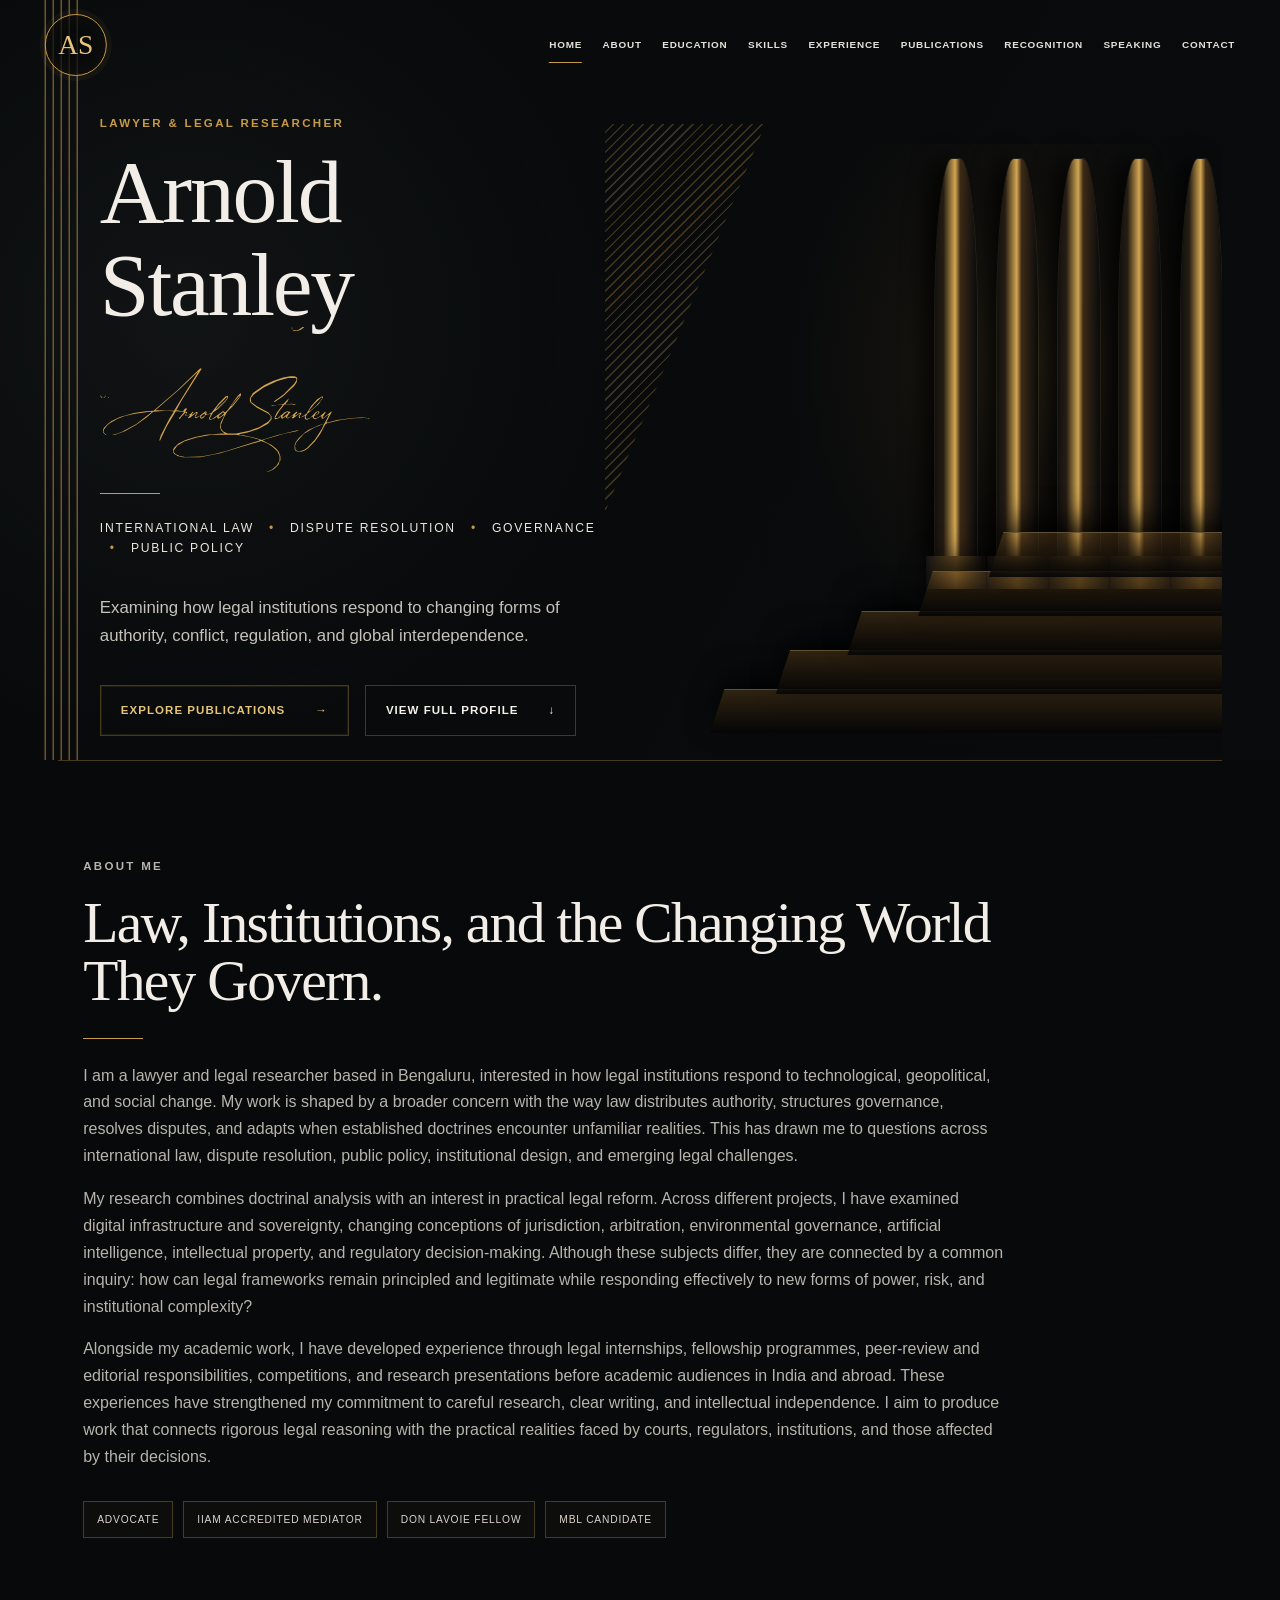
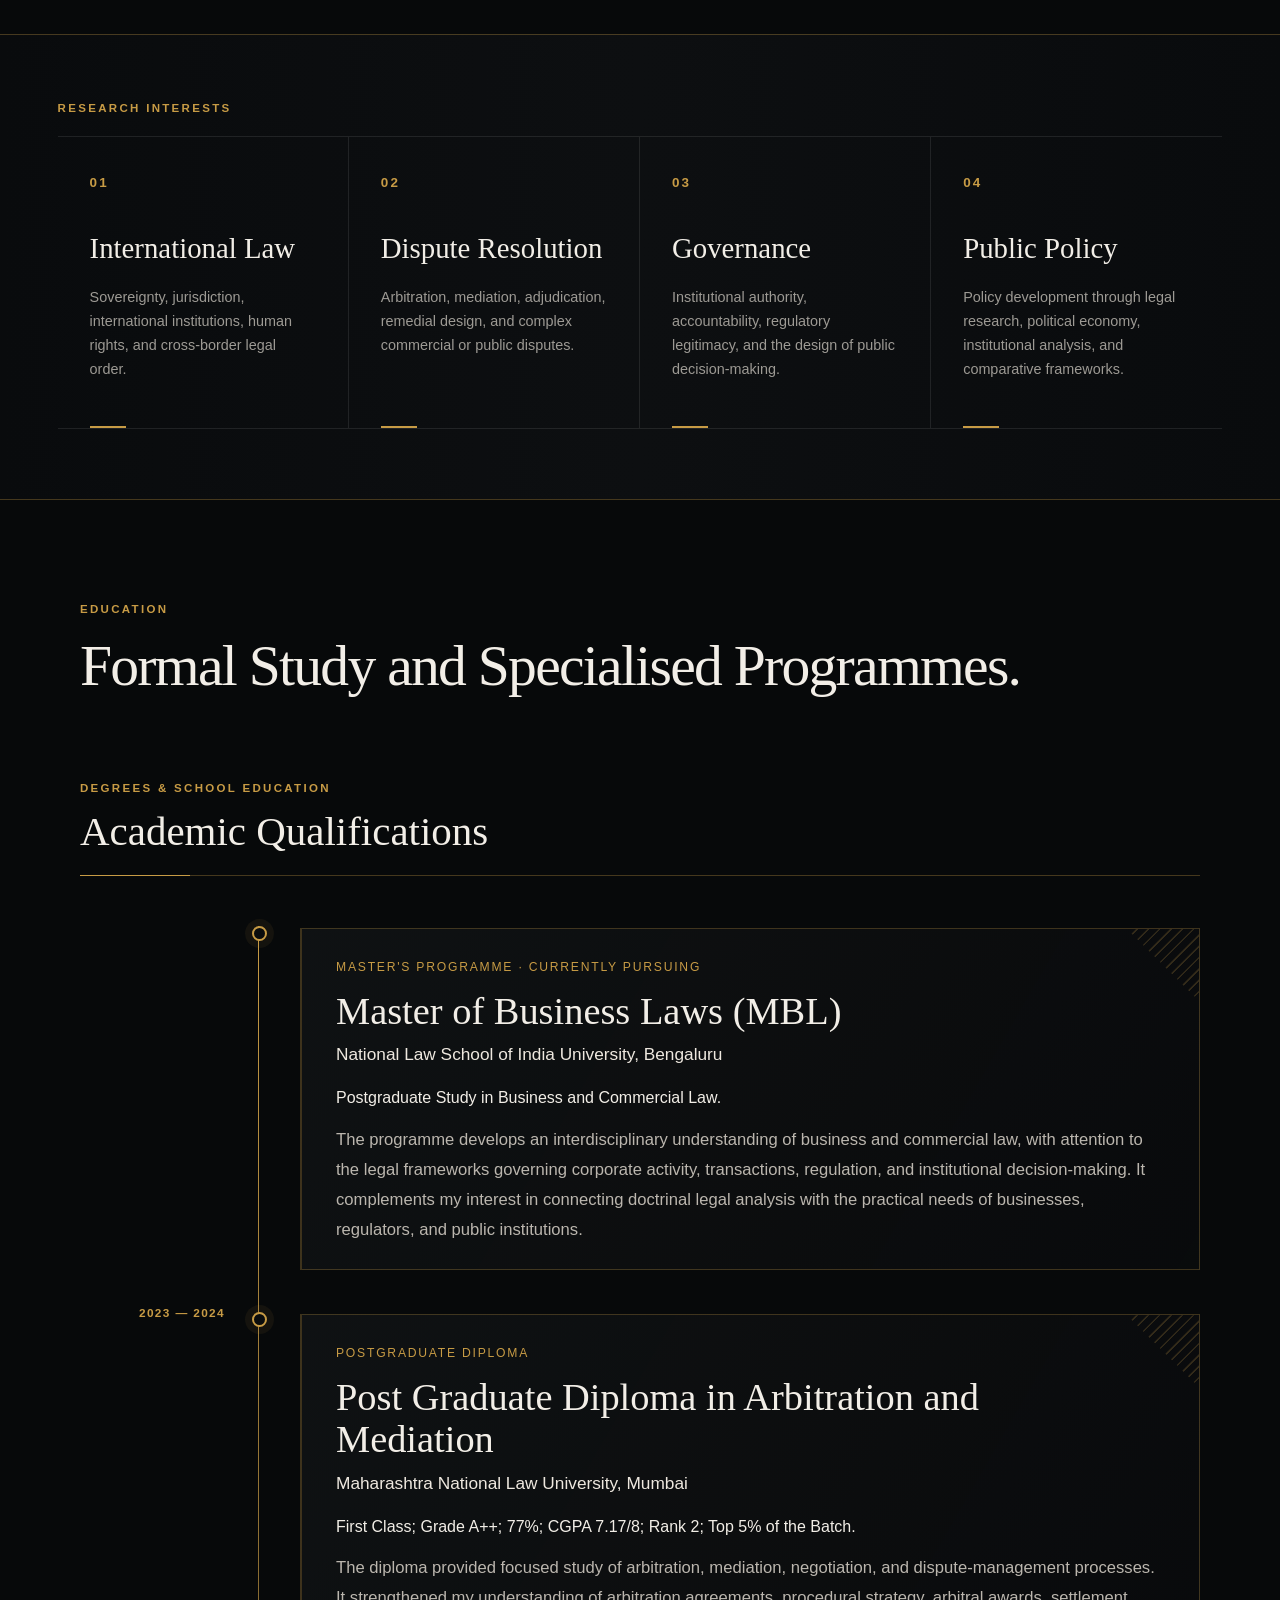
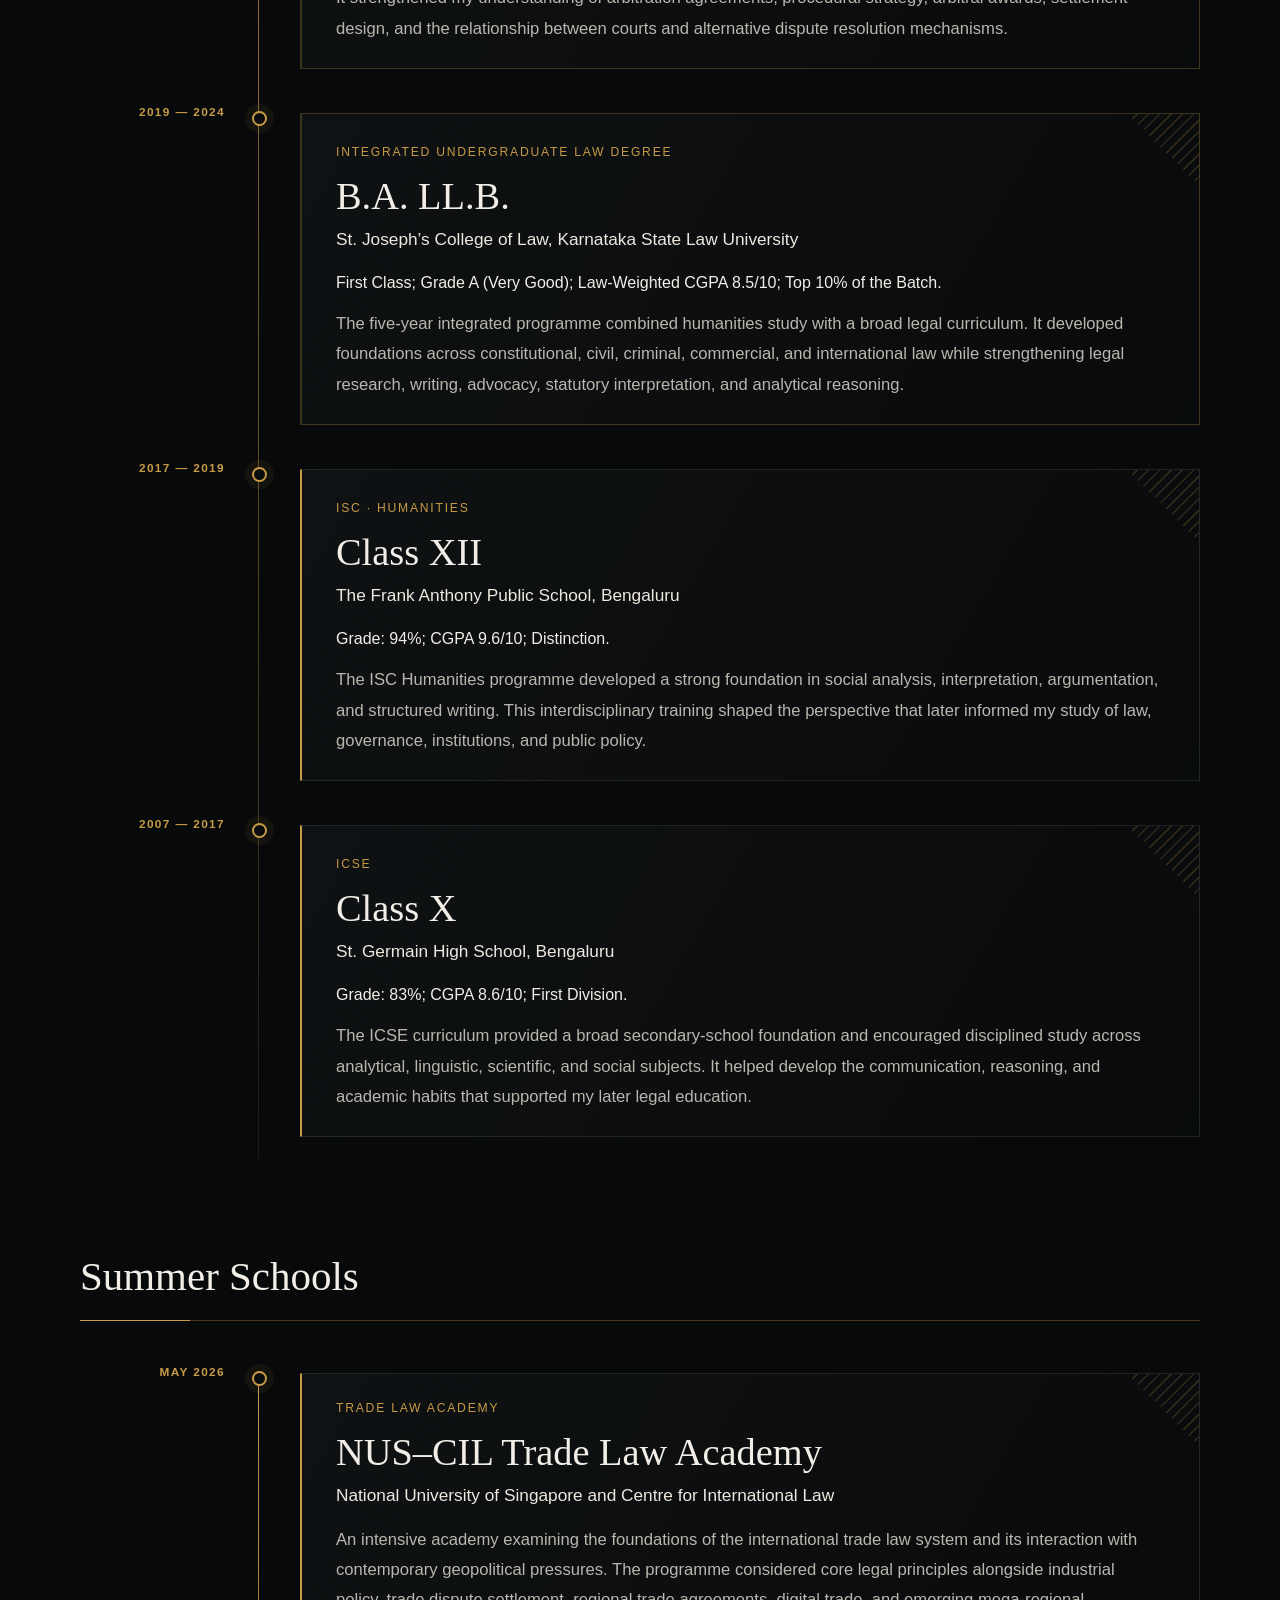
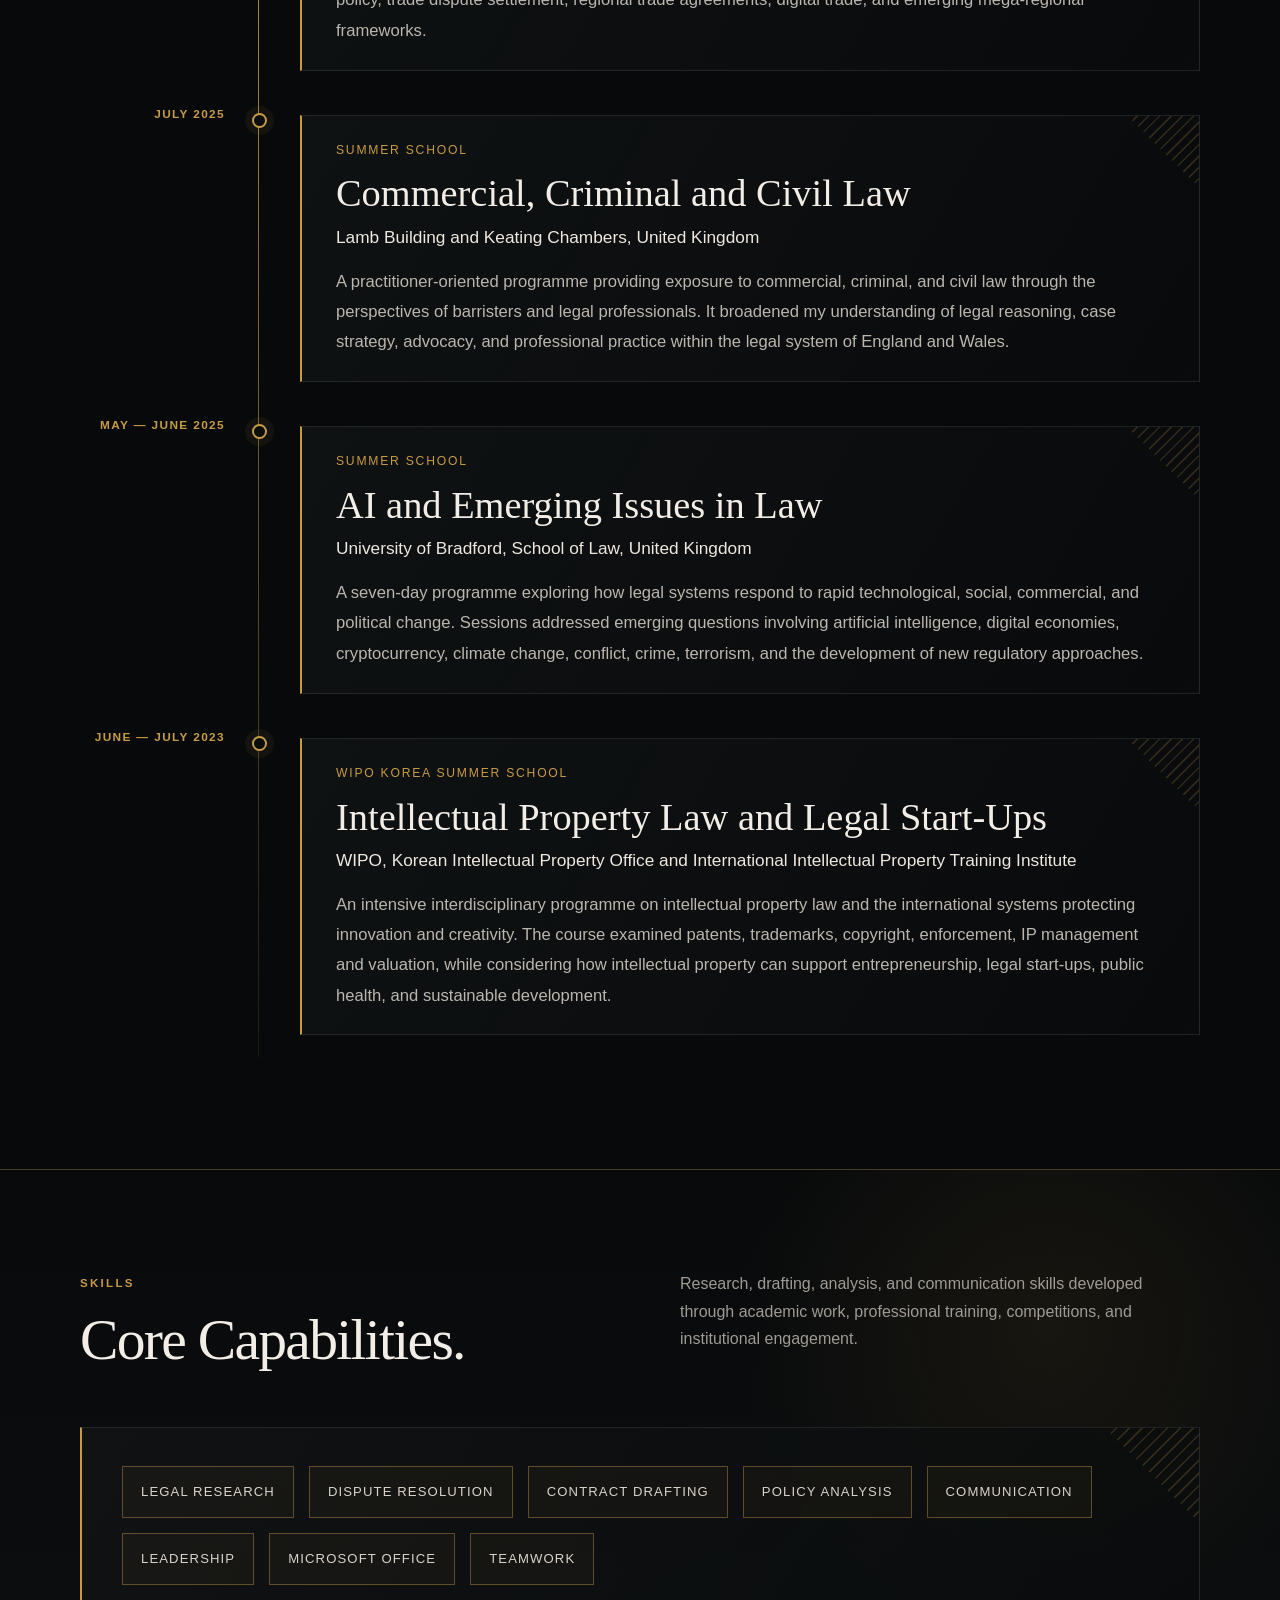
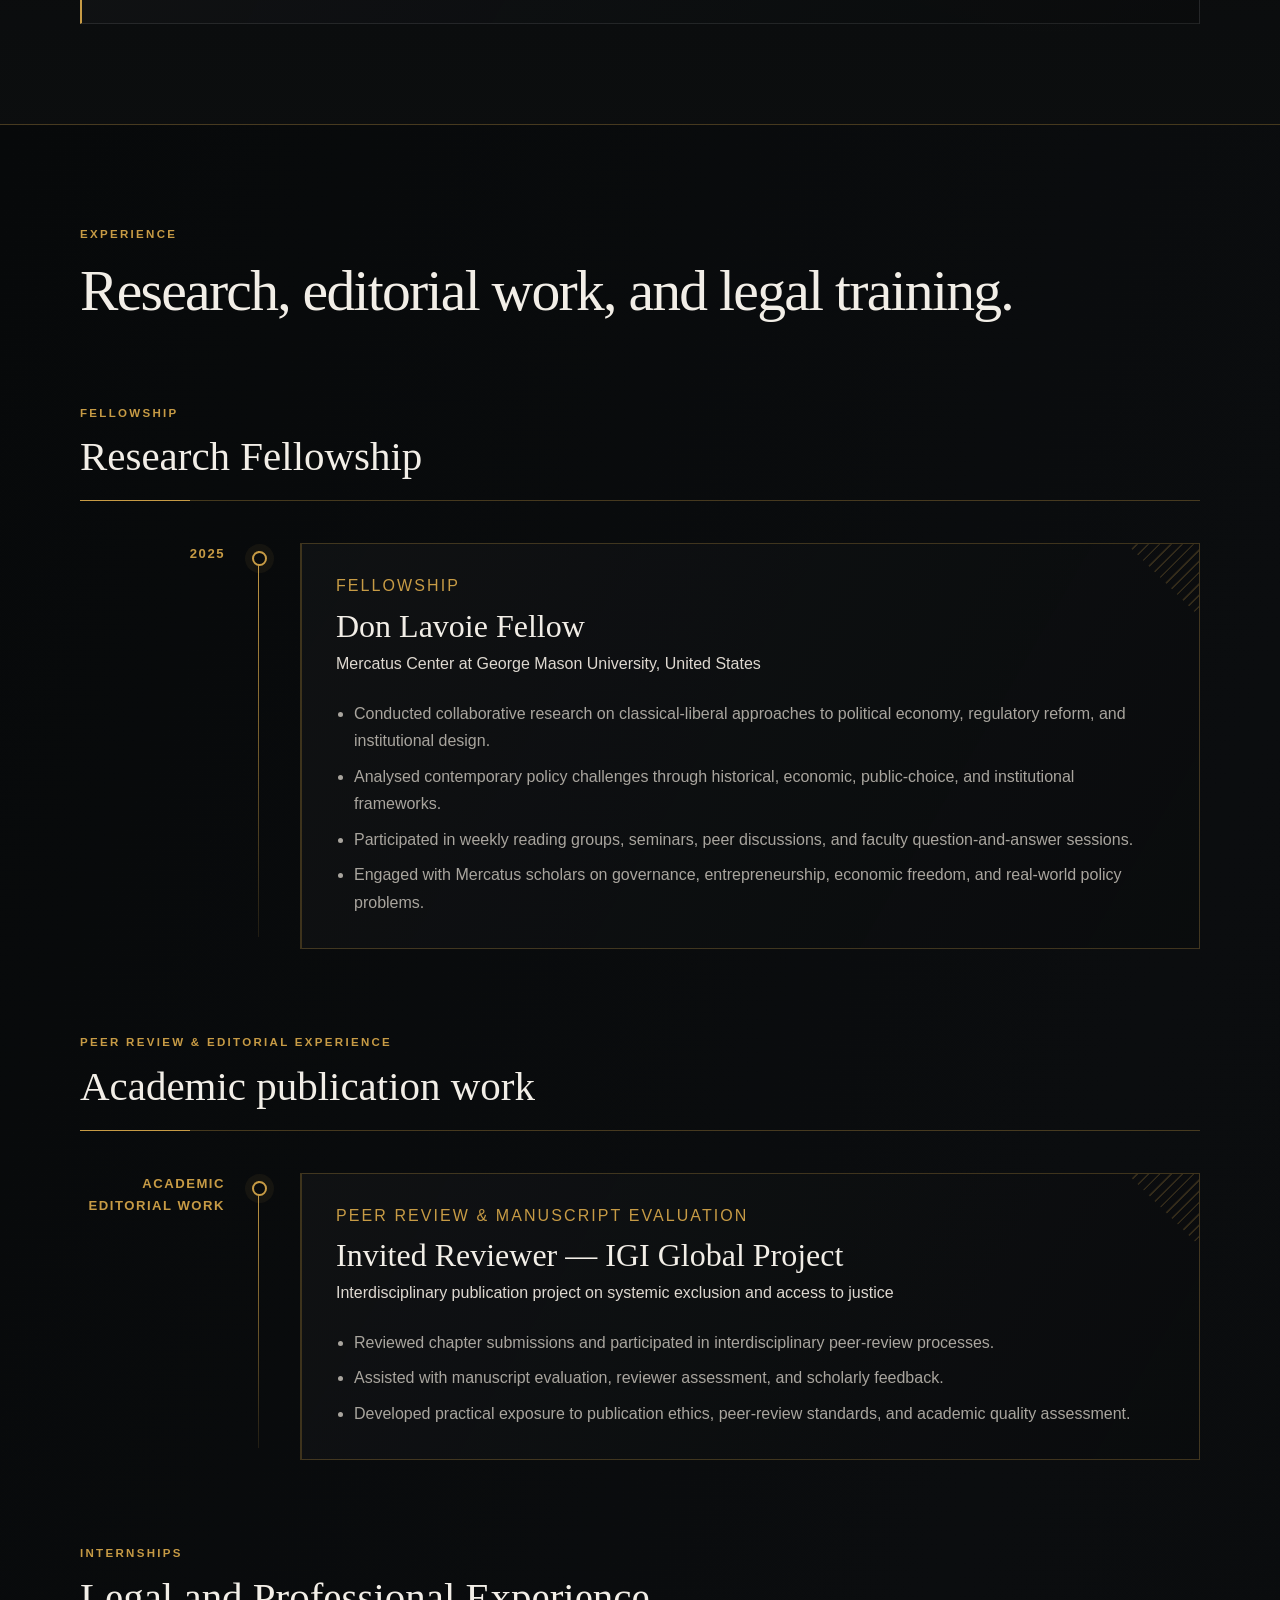
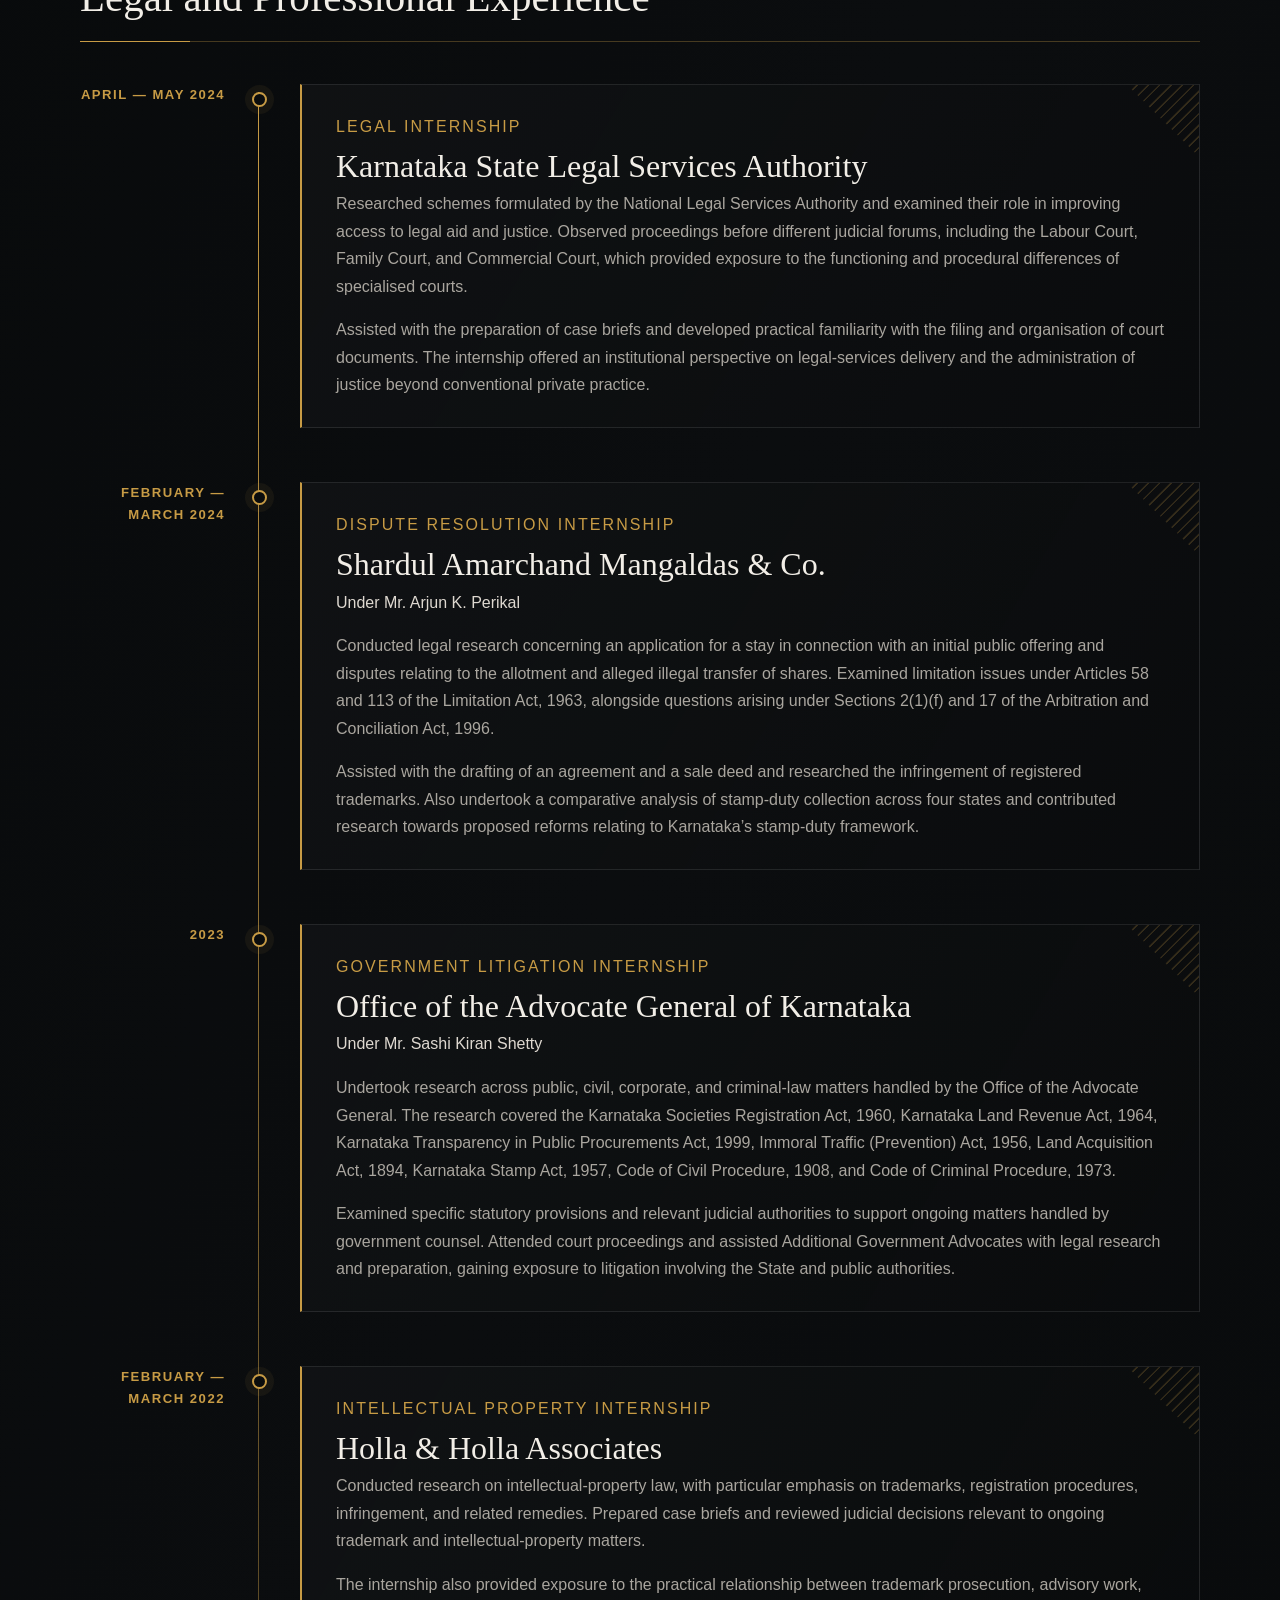
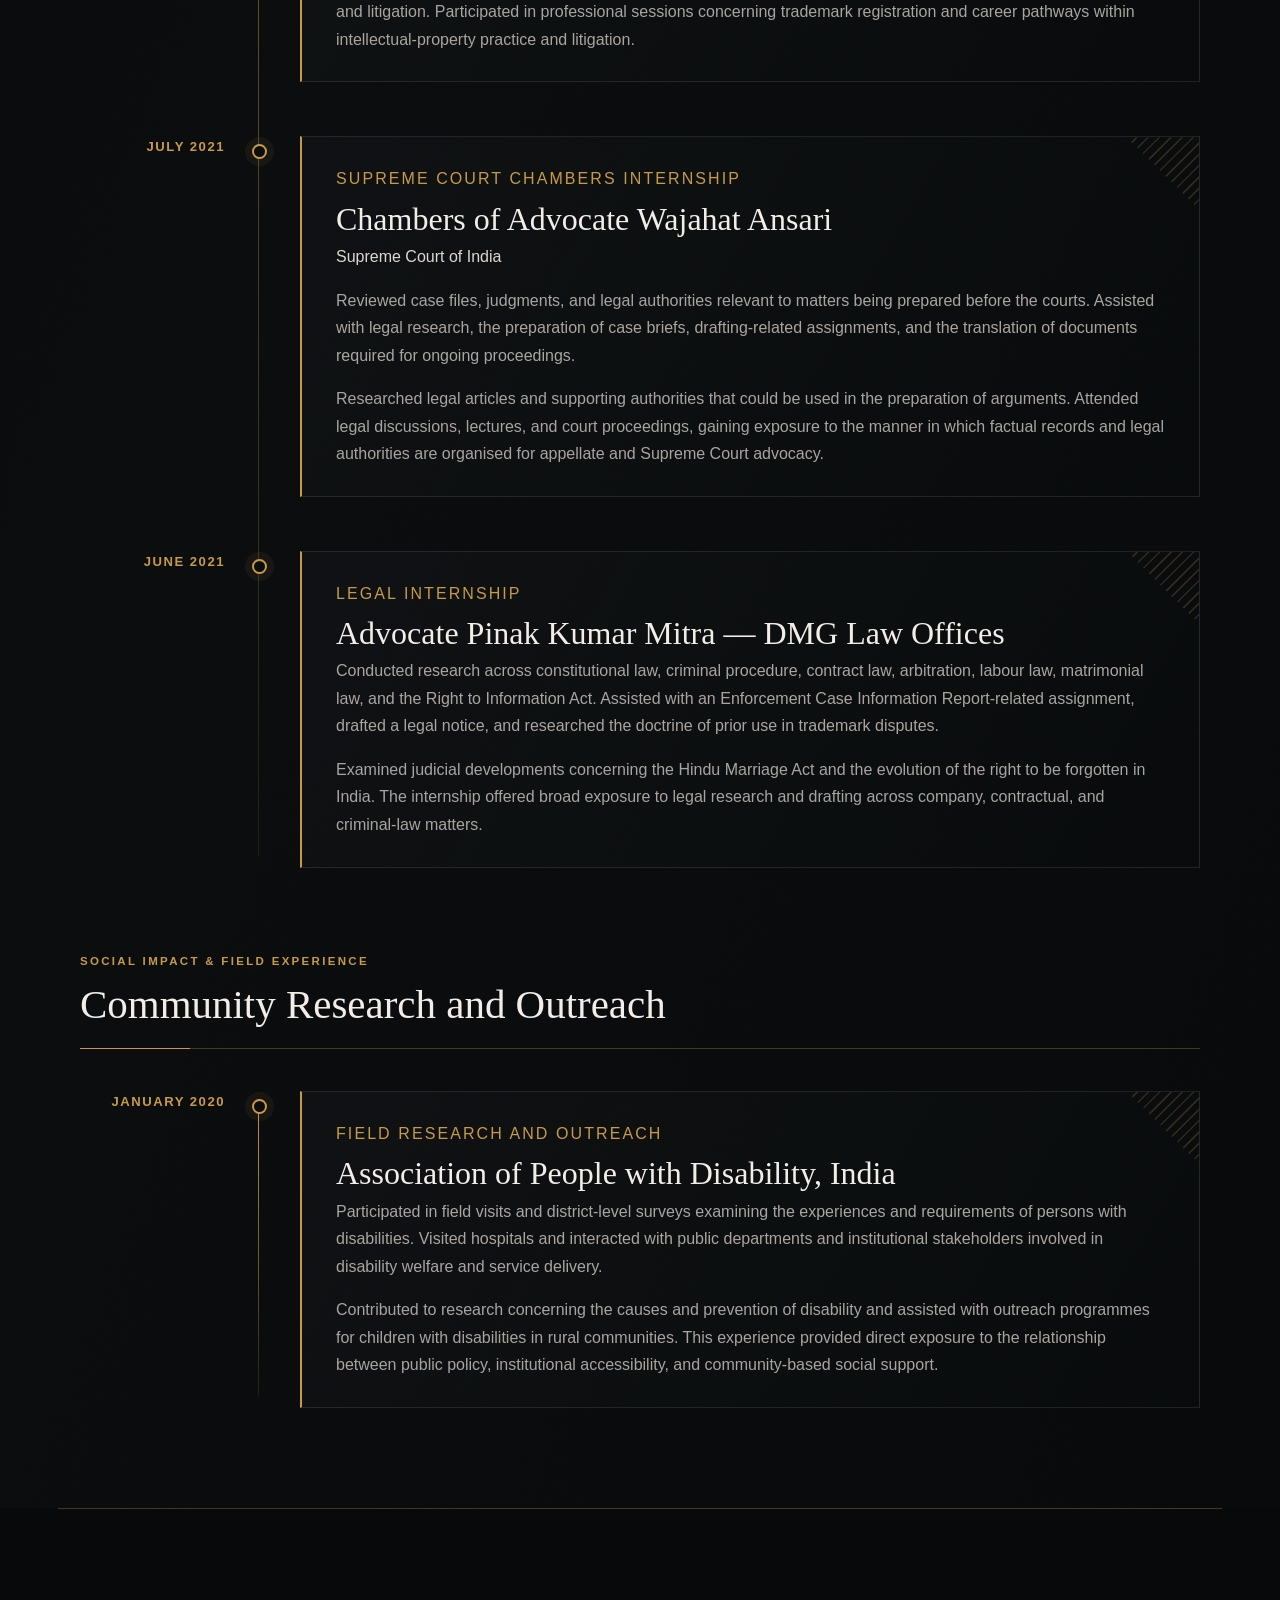
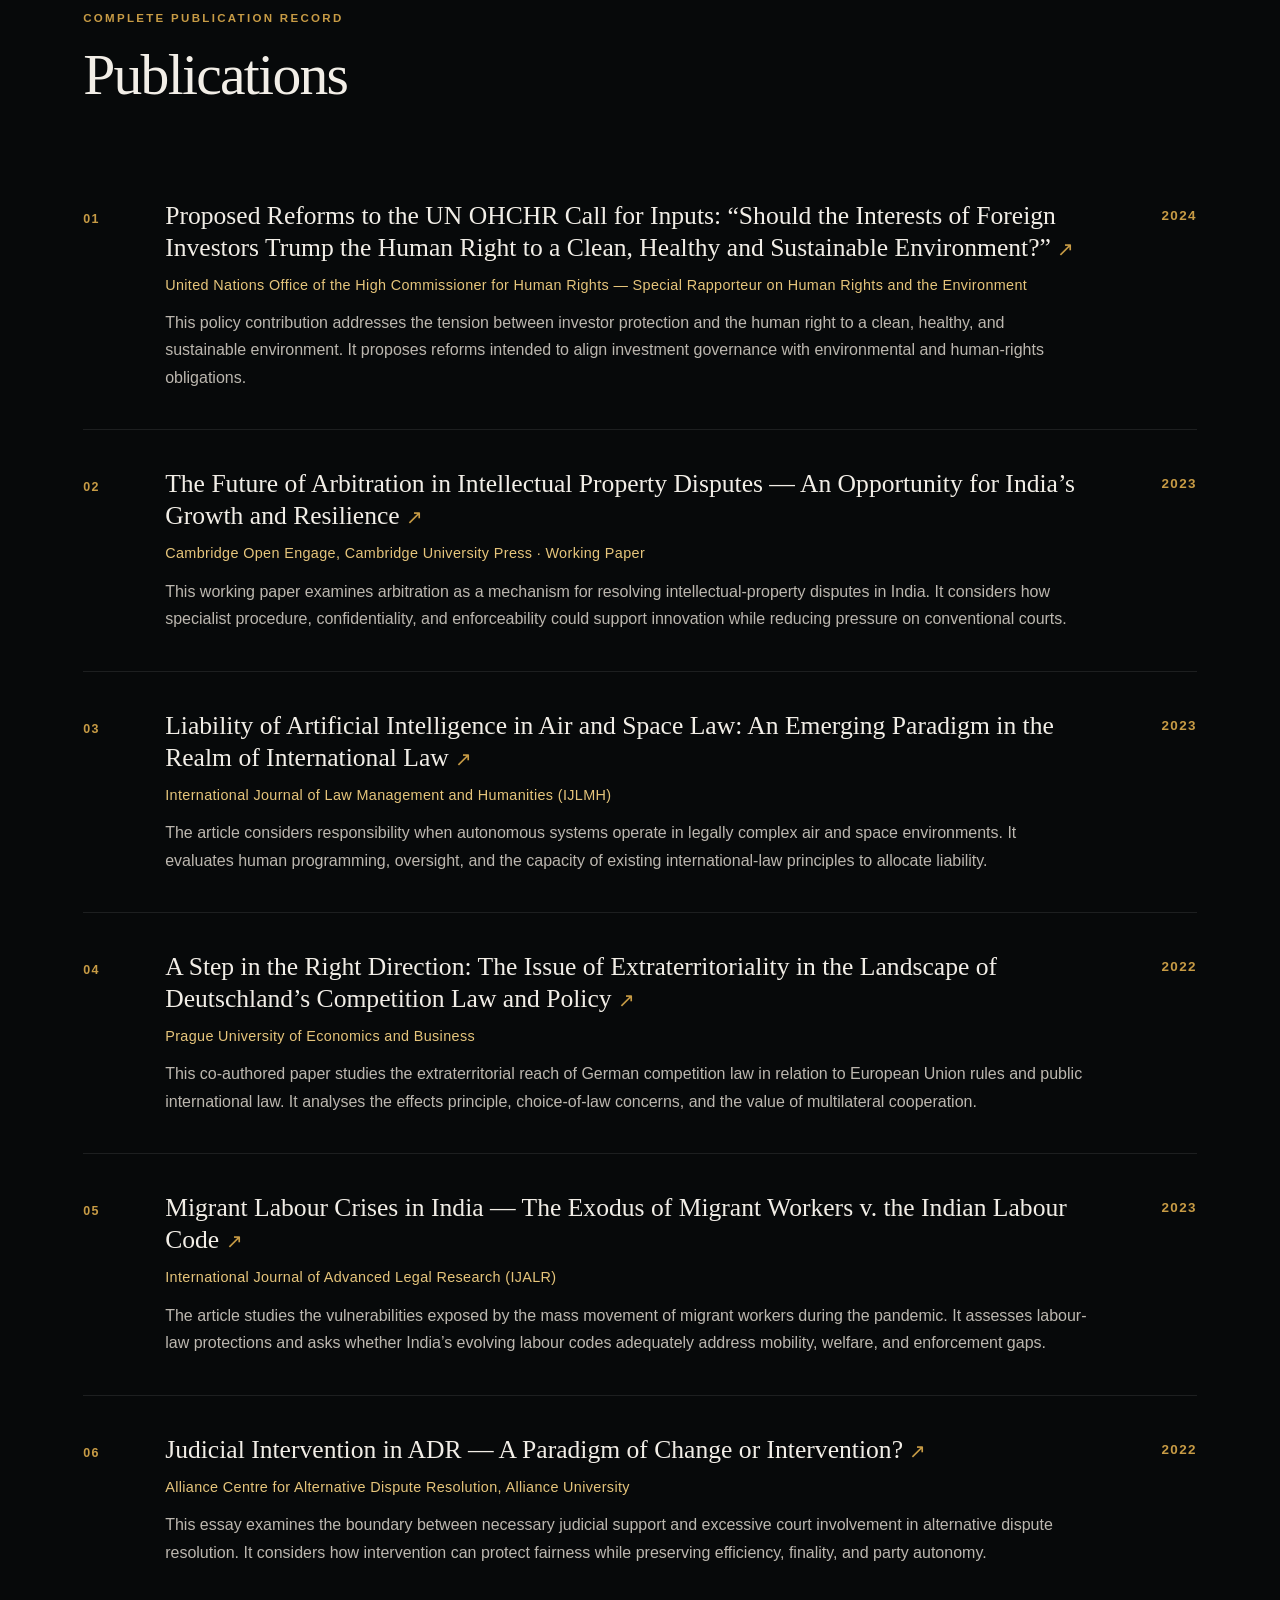
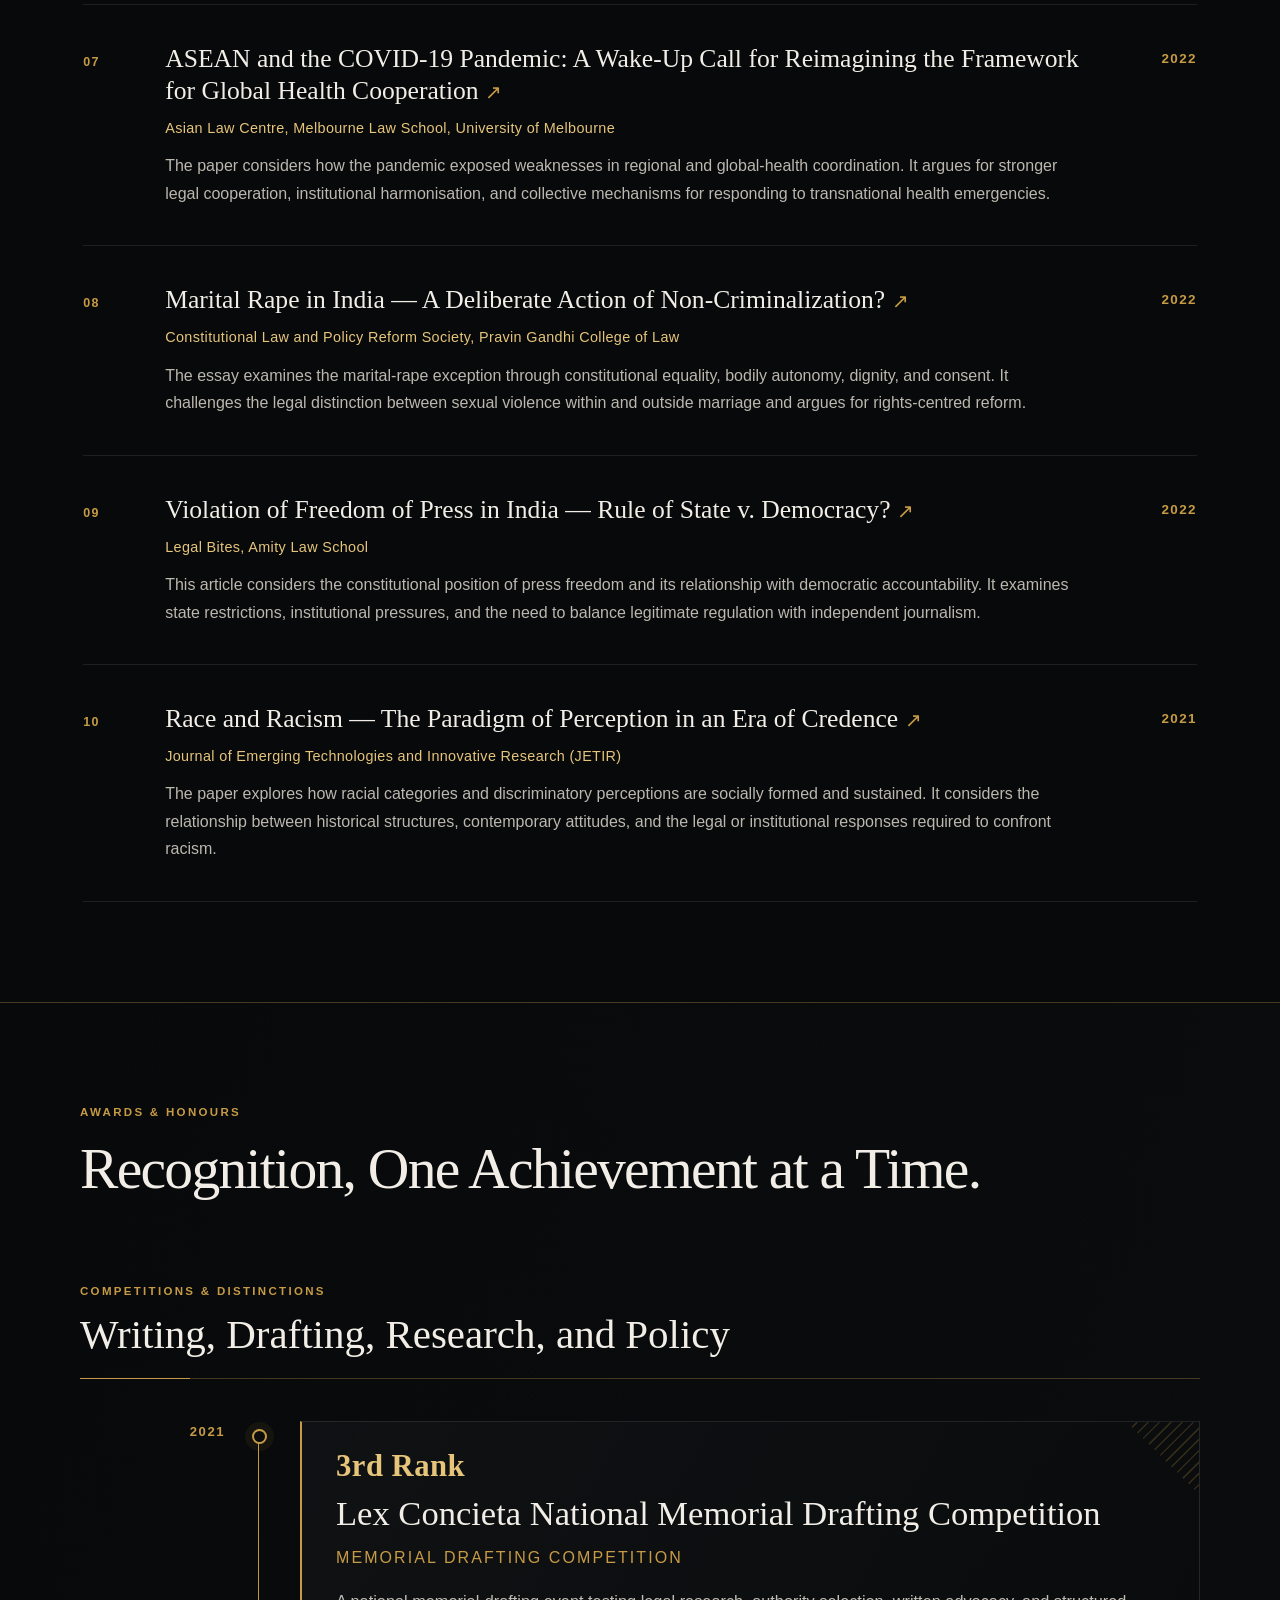
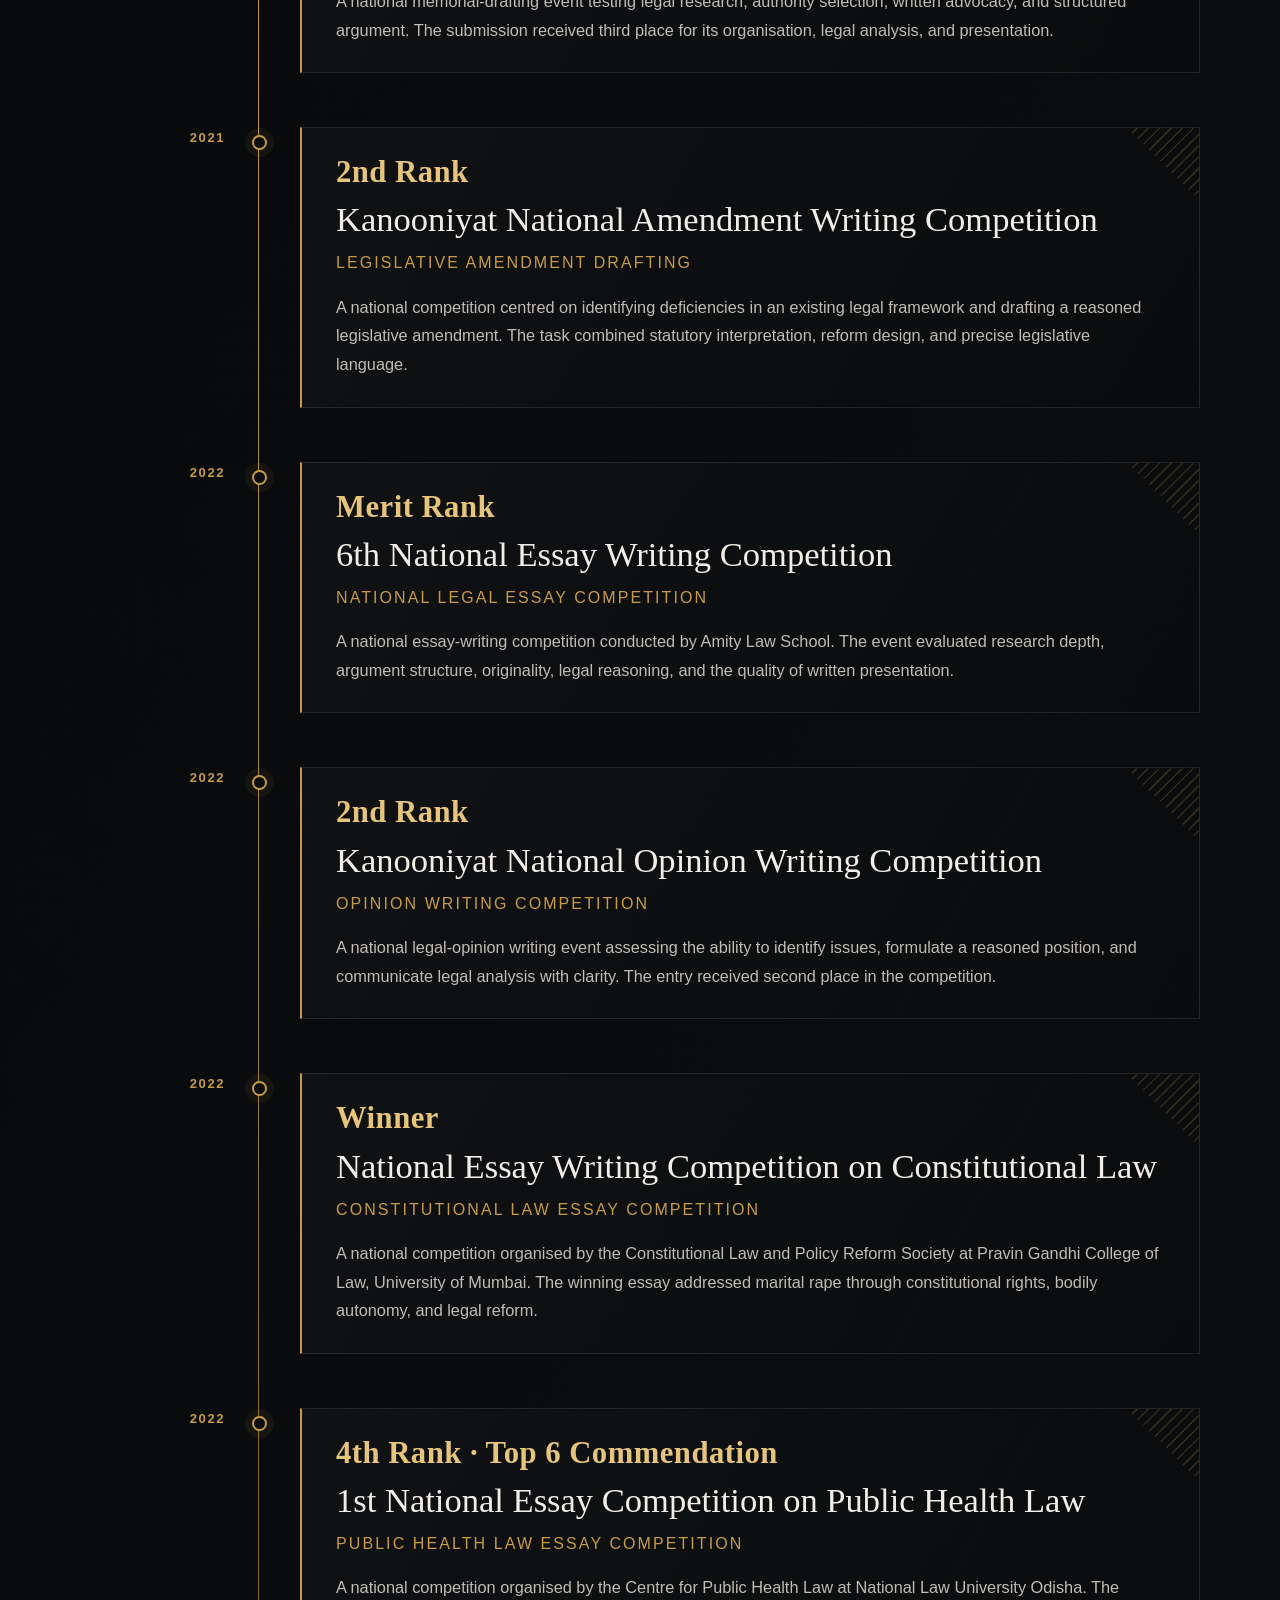
==== commit fc1c929a: "Add files via upload Changed the signature size for mobile and desktop version" ====
--- a/index.html
+++ b/index.html
@@ -836,6 +836,52 @@
     margin-bottom: 18px !important;
   }
 }
+
+
+/* Version 36: larger signature directly beneath the name */
+.hero h1 {
+  margin-bottom: 1px !important;
+}
+
+.hero-signature {
+  display: block !important;
+  width: 270px !important;
+  max-width: 62vw !important;
+  height: auto !important;
+  margin: 0 0 20px 0 !important;
+  object-fit: contain !important;
+  object-position: left center !important;
+}
+
+/* Render all visible content immediately with no animation dependency. */
+*,
+*::before,
+*::after {
+  animation: none !important;
+  transition: none !important;
+}
+
+.reveal,
+.reveal.visible,
+.reveal-animations .reveal,
+.reveal-animations .reveal.visible {
+  opacity: 1 !important;
+  visibility: visible !important;
+  transform: none !important;
+}
+
+@media (max-width: 650px) {
+  .hero h1 {
+    margin-bottom: 0 !important;
+  }
+
+  .hero-signature {
+    width: 225px !important;
+    max-width: 68vw !important;
+    margin: 0 0 18px 0 !important;
+  }
+}
+
 </style>
 <link href="https://arnoldstanley.in/" rel="canonical"/></head>
 <body>
@@ -859,7 +905,7 @@
 <div class="hero-copy">
 <p class="eyebrow">Lawyer &amp; Legal Researcher</p>
 <h1><span class="hero-name-line">Arnold</span><span class="hero-name-line">Stanley</span></h1><svg aria-label="Arnold Stanley signature" class="hero-signature" role="img" viewbox="0 0 609 328" xmlns="http://www.w3.org/2000/svg"><path d="M21,159 L19,158 L18,160 Z M608,207 L604,205 L591,204 L569,205 L535,210 L512,216 L511,214 L523,191 L521,191 L504,205 L502,203 L509,193 L508,191 L497,201 L488,206 L484,206 L482,203 L483,201 L494,195 L495,192 L493,190 L487,192 L475,204 L469,207 L465,207 L464,202 L467,196 L493,174 L502,161 L503,158 L501,156 L490,163 L476,179 L466,195 L453,204 L451,204 L450,201 L454,196 L454,193 L448,195 L441,200 L440,198 L445,193 L445,191 L443,191 L430,202 L423,205 L422,203 L424,199 L430,192 L422,190 L416,193 L401,205 L395,205 L404,190 L416,175 L432,174 L441,176 L440,174 L432,173 L420,174 L419,172 L423,168 L426,161 L413,174 L386,177 L388,178 L404,175 L412,176 L399,193 L394,203 L394,207 L396,208 L404,205 L408,201 L409,206 L411,207 L419,202 L421,206 L425,206 L435,199 L436,201 L433,204 L433,206 L436,206 L450,195 L451,197 L448,201 L449,206 L459,202 L462,199 L462,207 L465,209 L470,208 L479,202 L482,207 L486,208 L499,201 L500,206 L503,207 L515,198 L516,199 L506,218 L495,221 L471,232 L462,238 L448,251 L442,259 L439,266 L439,276 L441,279 L448,282 L456,281 L463,278 L470,273 L485,258 L497,241 L508,220 L512,217 L543,210 L572,206 L596,205 L604,206 L607,208 L606,209 Z M505,220 L501,229 L485,254 L468,272 L461,277 L450,281 L447,281 L441,277 L440,268 L443,260 L460,241 L483,227 L504,219 Z M492,192 L493,194 L486,199 L485,197 L490,192 Z M425,194 L413,204 L411,203 L413,199 L420,193 L423,192 Z M500,158 L501,161 L497,167 L487,178 L473,190 L472,188 L484,173 Z M0,155 L4,160 L11,159 L13,155 L11,155 L11,157 L8,160 L5,160 L2,155 Z M7,231 L7,238 L12,243 L34,243 L56,235 L81,221 L105,204 L120,191 L149,189 L165,190 L166,192 L157,206 L137,245 L134,255 L135,257 L150,225 L171,190 L189,191 L189,193 L178,206 L180,208 L183,203 L193,193 L195,194 L192,199 L195,201 L201,198 L203,199 L198,205 L199,206 L204,204 L216,194 L218,195 L214,200 L214,205 L218,205 L226,200 L226,205 L229,207 L233,205 L239,198 L249,196 L250,197 L246,205 L247,209 L249,210 L260,205 L263,202 L265,203 L264,205 L268,207 L279,199 L280,200 L272,216 L271,227 L274,234 L281,240 L280,241 L276,240 L240,243 L215,248 L193,255 L177,263 L168,271 L165,276 L165,282 L167,286 L175,291 L187,294 L226,294 L271,285 L364,257 L378,263 L389,270 L400,280 L405,291 L405,301 L399,312 L389,321 L381,325 L374,326 L381,326 L392,321 L403,310 L405,303 L407,301 L407,292 L403,281 L397,274 L387,266 L367,256 L373,253 L415,241 L443,235 L450,232 L399,244 L365,255 L346,249 L323,244 L317,244 L313,242 L333,238 L357,230 L379,218 L387,208 L387,202 L380,193 L353,178 L341,169 L340,161 L347,152 L370,136 L400,122 L424,115 L441,115 L443,117 L443,120 L438,128 L414,152 L392,168 L394,169 L413,156 L438,133 L444,124 L445,116 L443,113 L438,111 L429,111 L413,114 L390,122 L371,131 L345,149 L338,161 L338,167 L340,171 L354,182 L379,195 L385,201 L385,207 L379,214 L359,226 L337,234 L307,240 L288,240 L278,236 L273,229 L273,220 L280,203 L287,191 L300,178 L313,162 L318,154 L318,150 L316,150 L310,156 L288,187 L282,193 L279,190 L277,190 L252,208 L249,208 L248,205 L255,193 L266,185 L284,167 L289,159 L288,155 L283,157 L268,172 L251,194 L243,197 L240,196 L241,192 L238,190 L225,200 L216,204 L215,202 L220,195 L220,192 L217,192 L208,198 L207,197 L211,192 L209,191 L204,196 L195,200 L194,198 L197,192 L192,191 L196,185 L195,183 L192,184 L187,190 L172,188 L184,166 L229,95 L228,93 L225,94 L174,143 L121,189 L103,190 L77,194 L45,203 L26,212 L18,218 L9,227 Z M360,256 L283,280 L256,287 L228,292 L192,293 L180,291 L171,287 L167,283 L166,279 L174,268 L191,258 L218,249 L252,243 L307,243 L337,248 L358,254 Z M236,195 L237,199 L229,205 L228,202 L230,199 Z M278,192 L280,195 L274,201 L268,204 L268,200 Z M238,193 L239,192 L240,194 L239,195 Z M117,192 L82,219 L51,236 L38,241 L27,243 L15,243 L11,241 L8,237 L9,231 L16,222 L22,217 L40,207 L56,201 L76,196 L111,191 Z M299,174 L300,176 L297,178 L296,177 Z M286,158 L287,160 L283,166 L263,185 L262,184 L267,177 Z M314,155 L315,157 L300,175 L299,173 Z M219,105 L167,189 L125,188 L180,140 L218,104 Z M219,102 L220,101 L221,103 L220,104 Z M432,3 L437,9 L445,9 L453,6 L461,0 L457,0 L447,7 L443,8 L436,7 L434,5 L433,0 Z" fill="#d4a64d" fill-rule="evenodd"></path></svg>
-<div class="hero-signature-wrap"></div>
+
 <div class="hero-rule"></div>
 <p class="areas-inline">International Law <span>•</span> Dispute Resolution <span>•</span> Governance <span>•</span> Public Policy</p>
 <p class="hero-summary">Examining how legal institutions respond to changing forms of authority, conflict, regulation, and global interdependence.</p>
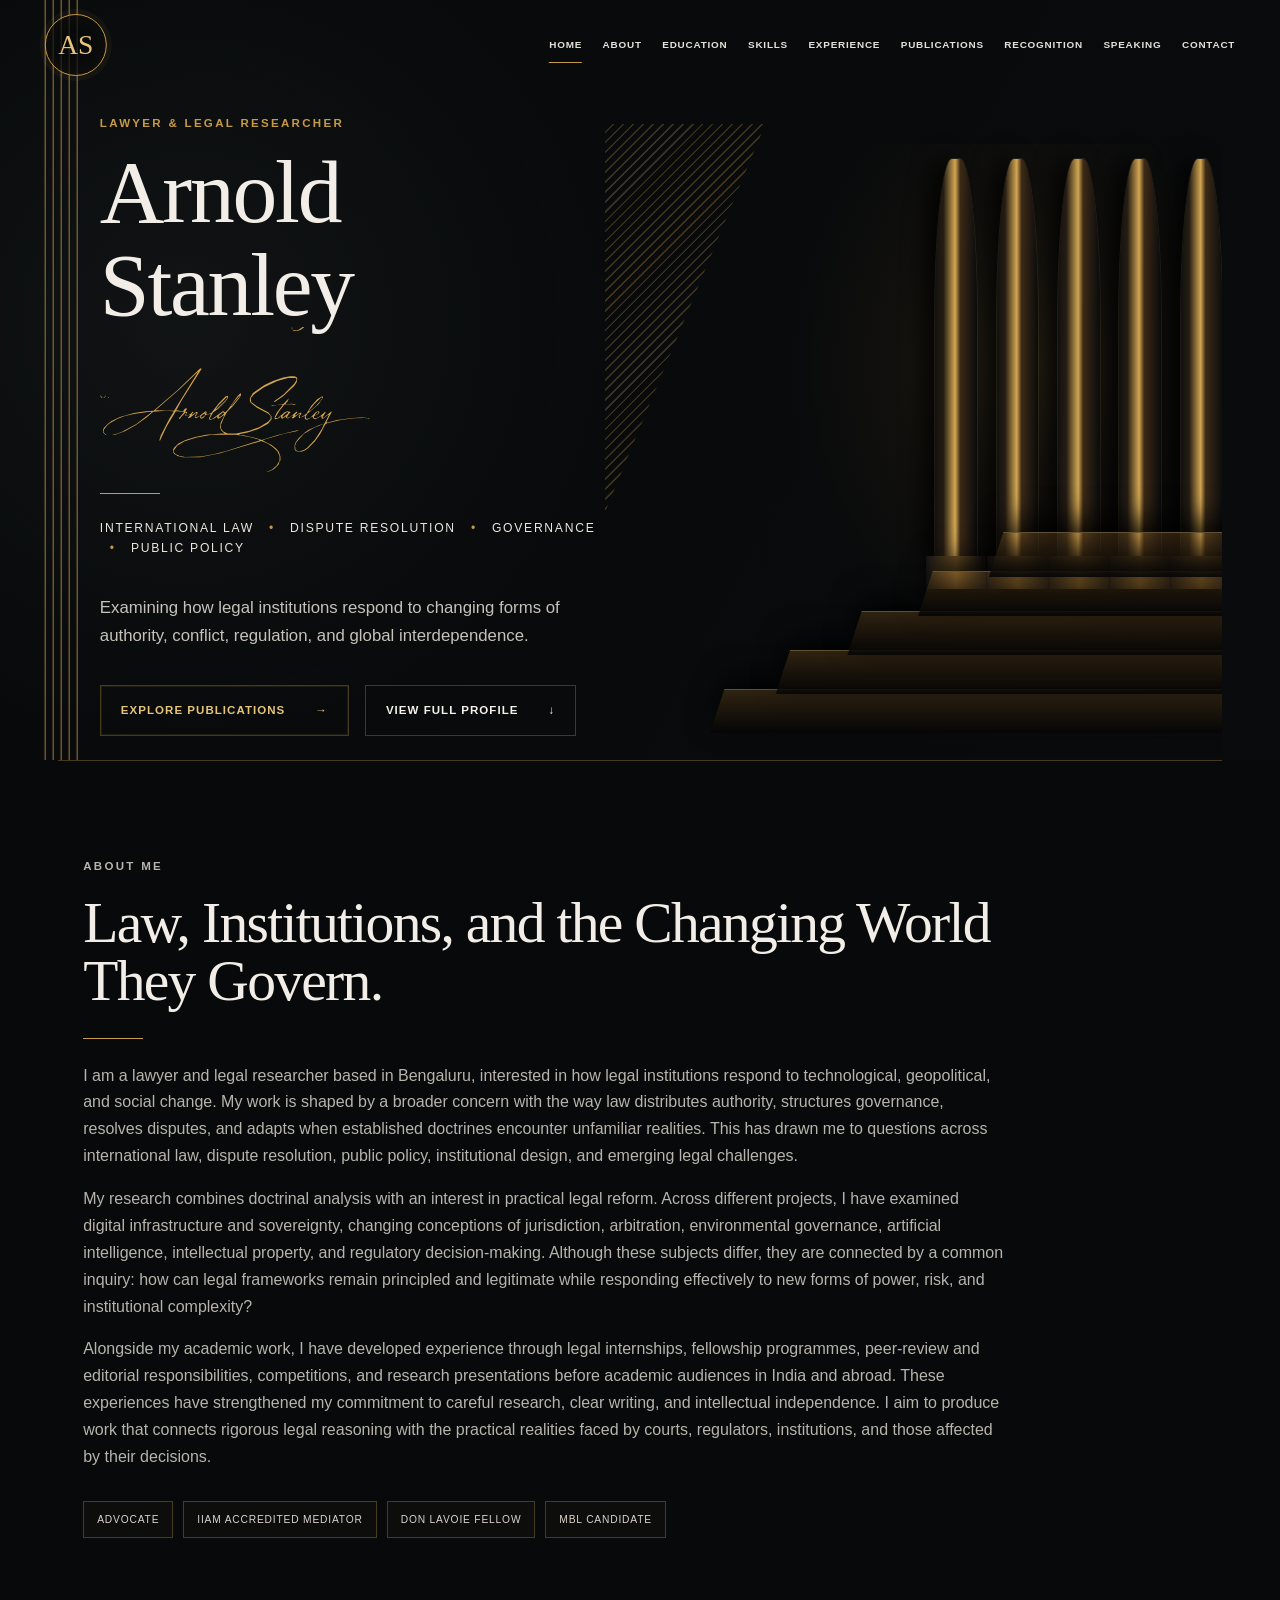
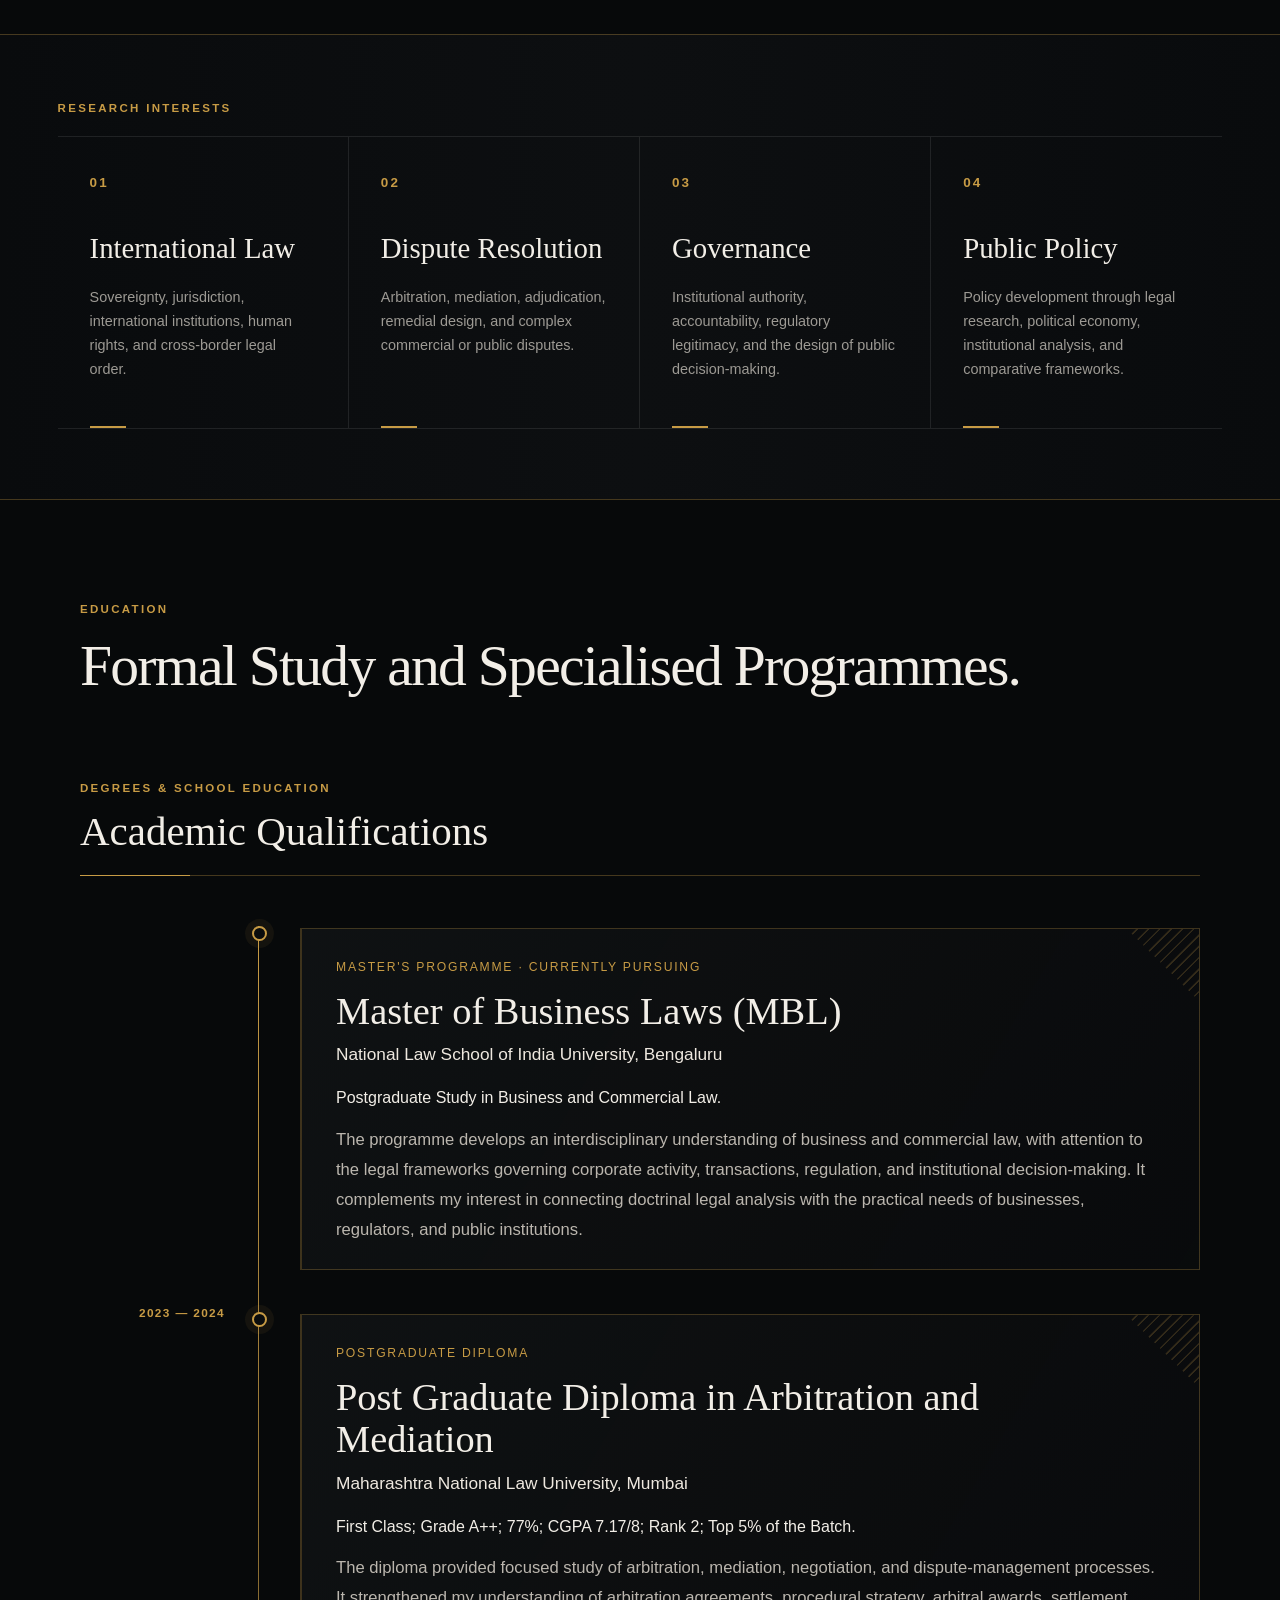
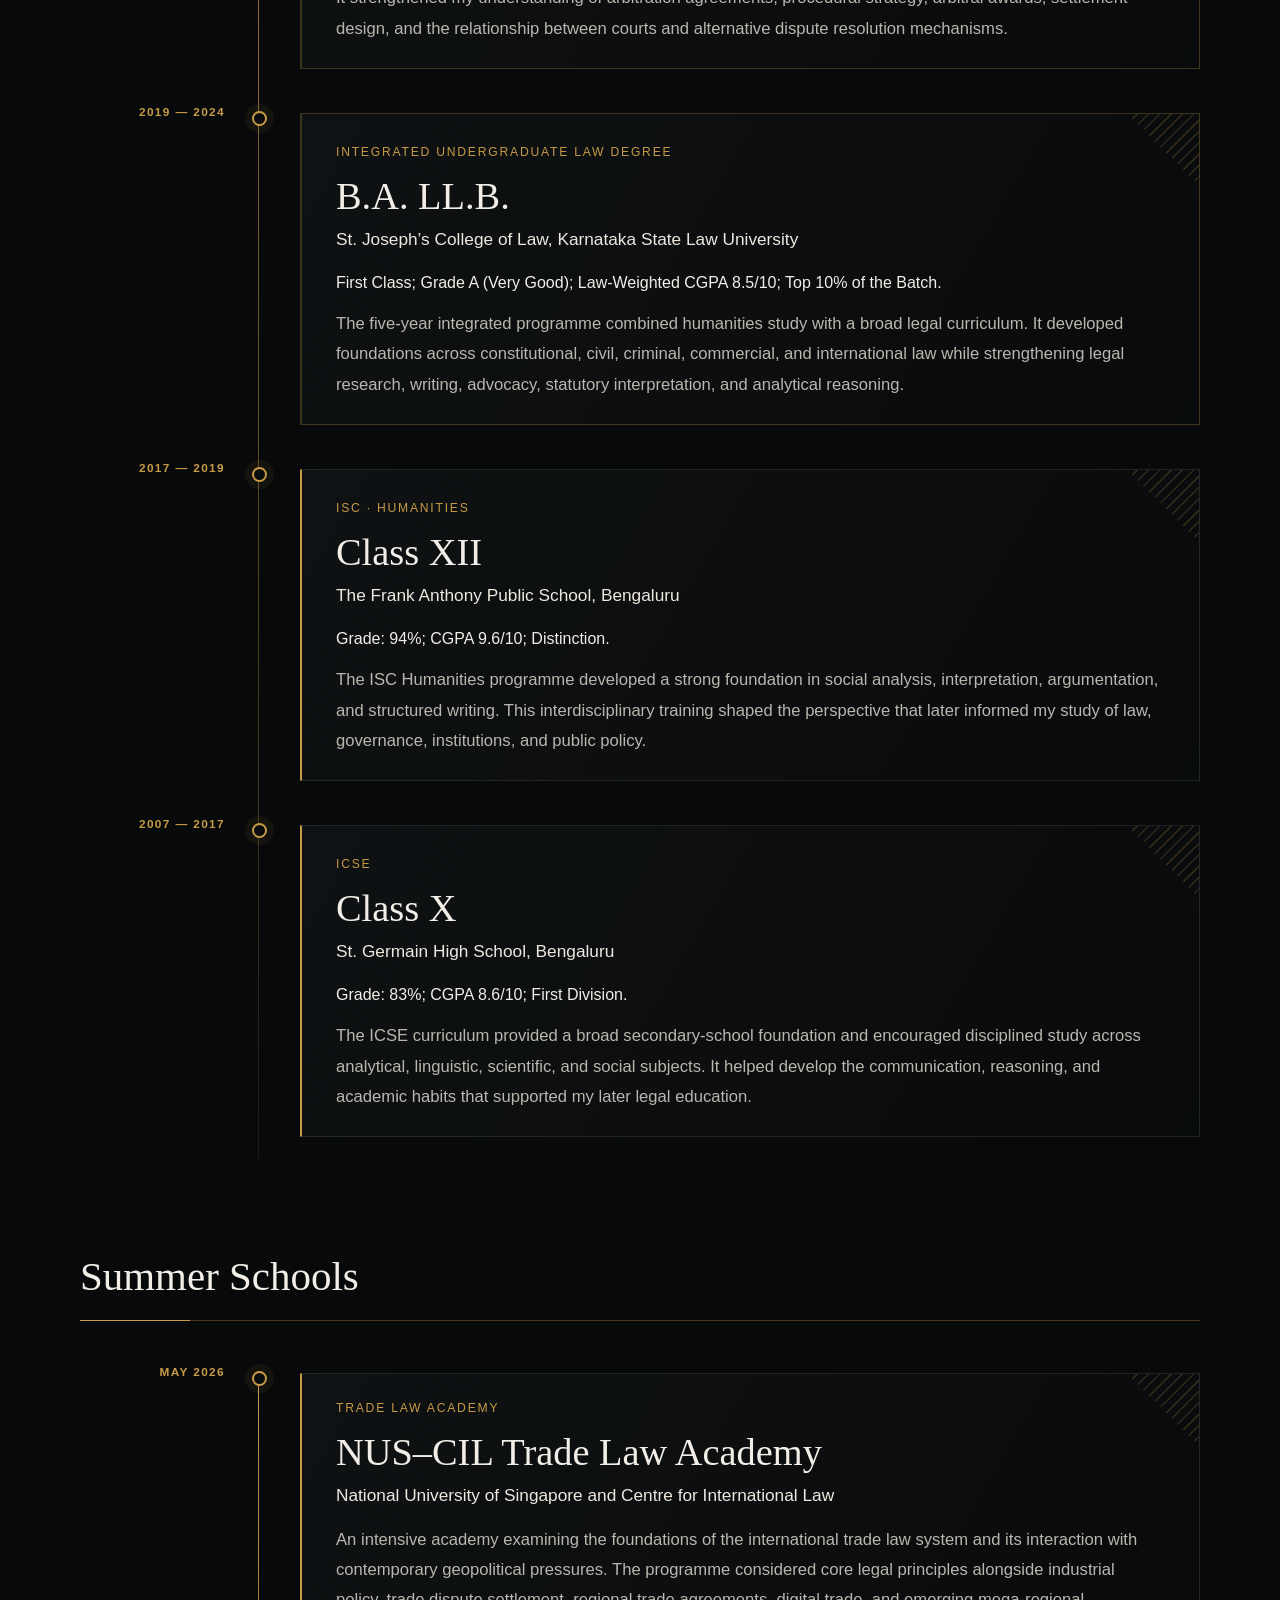
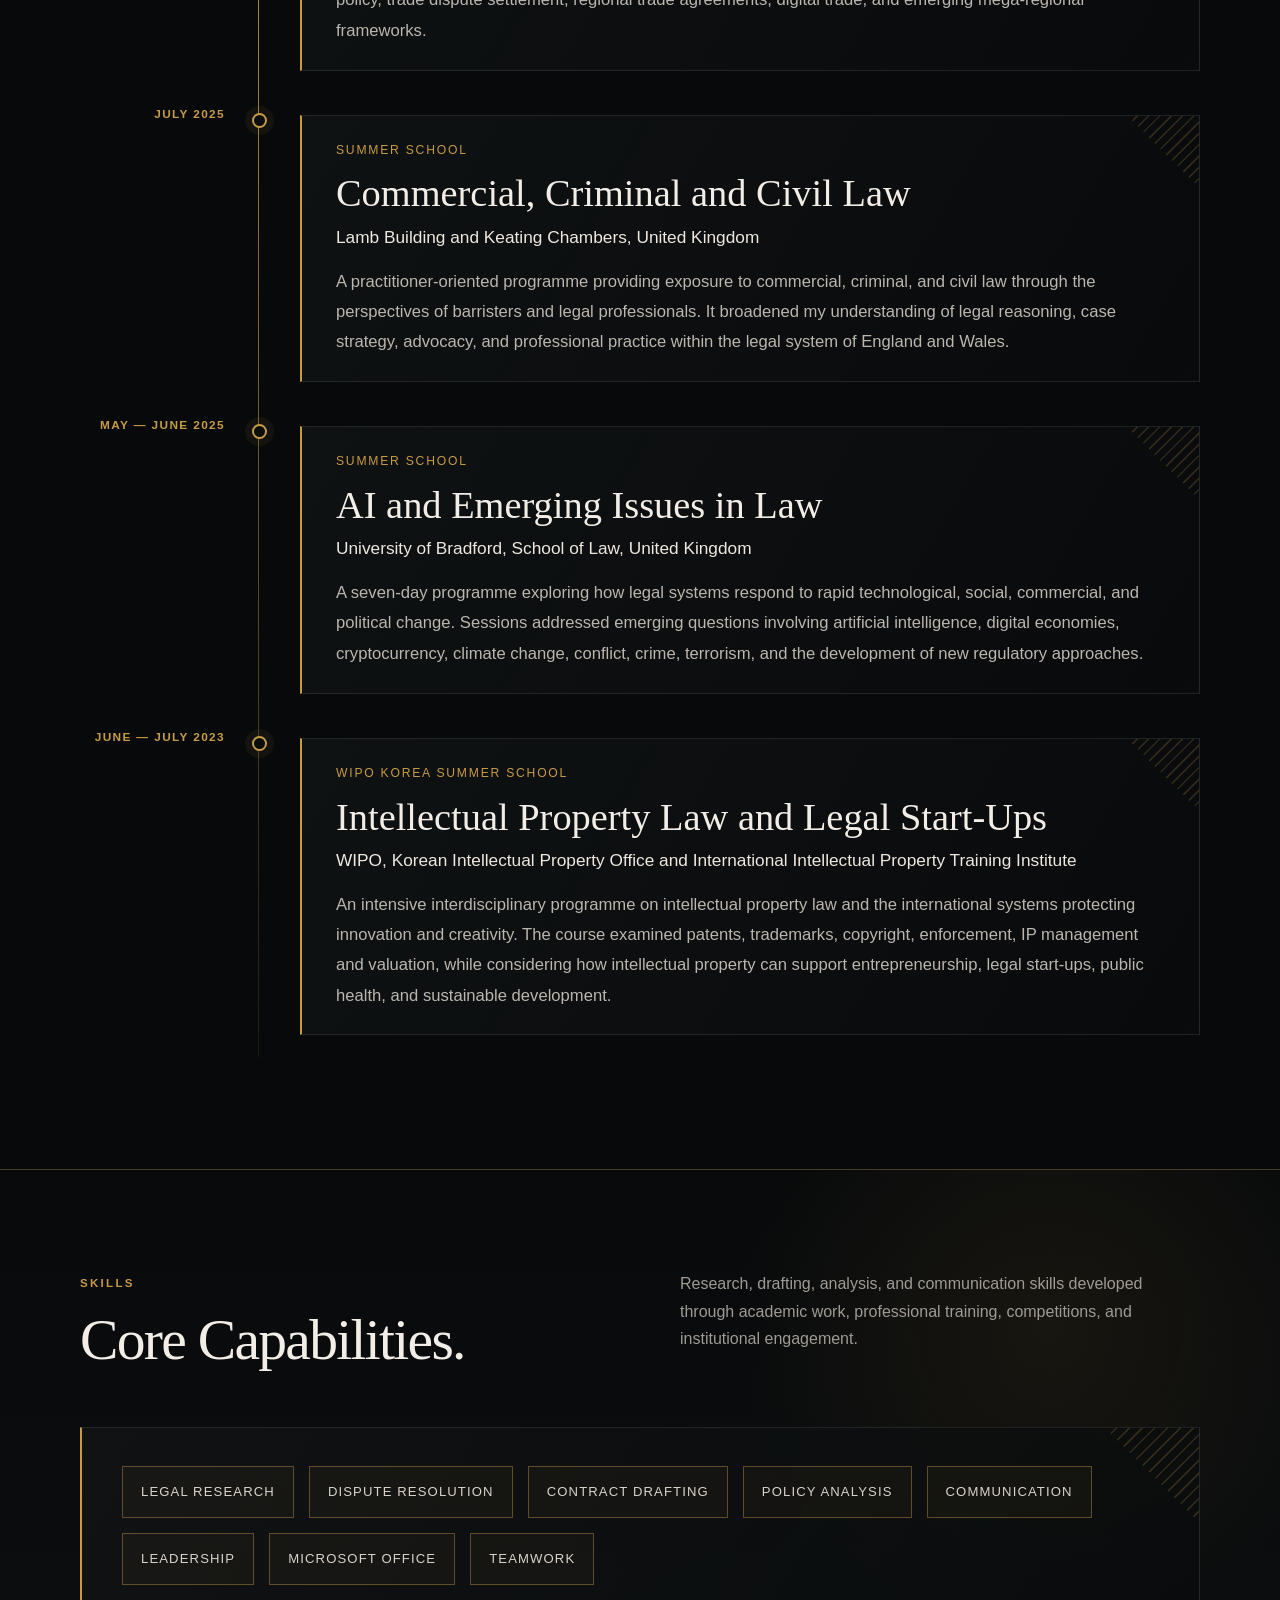
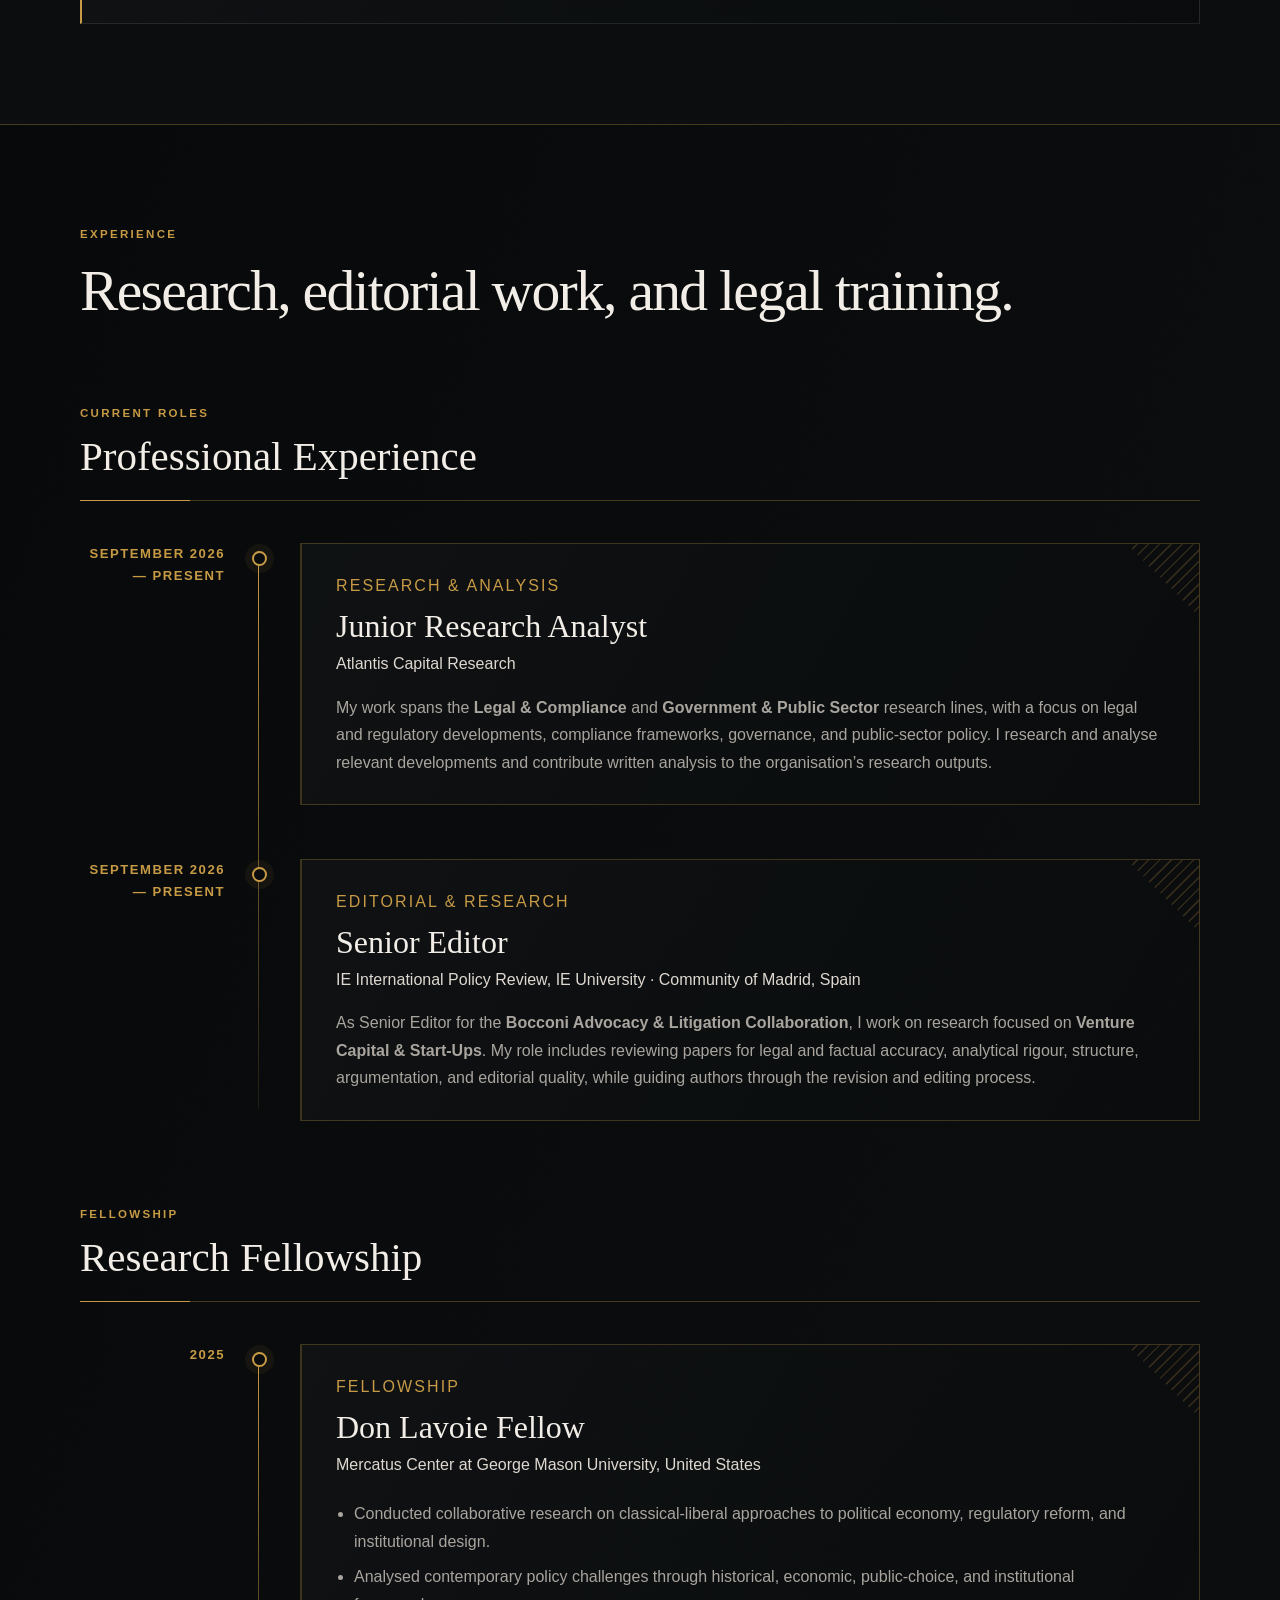
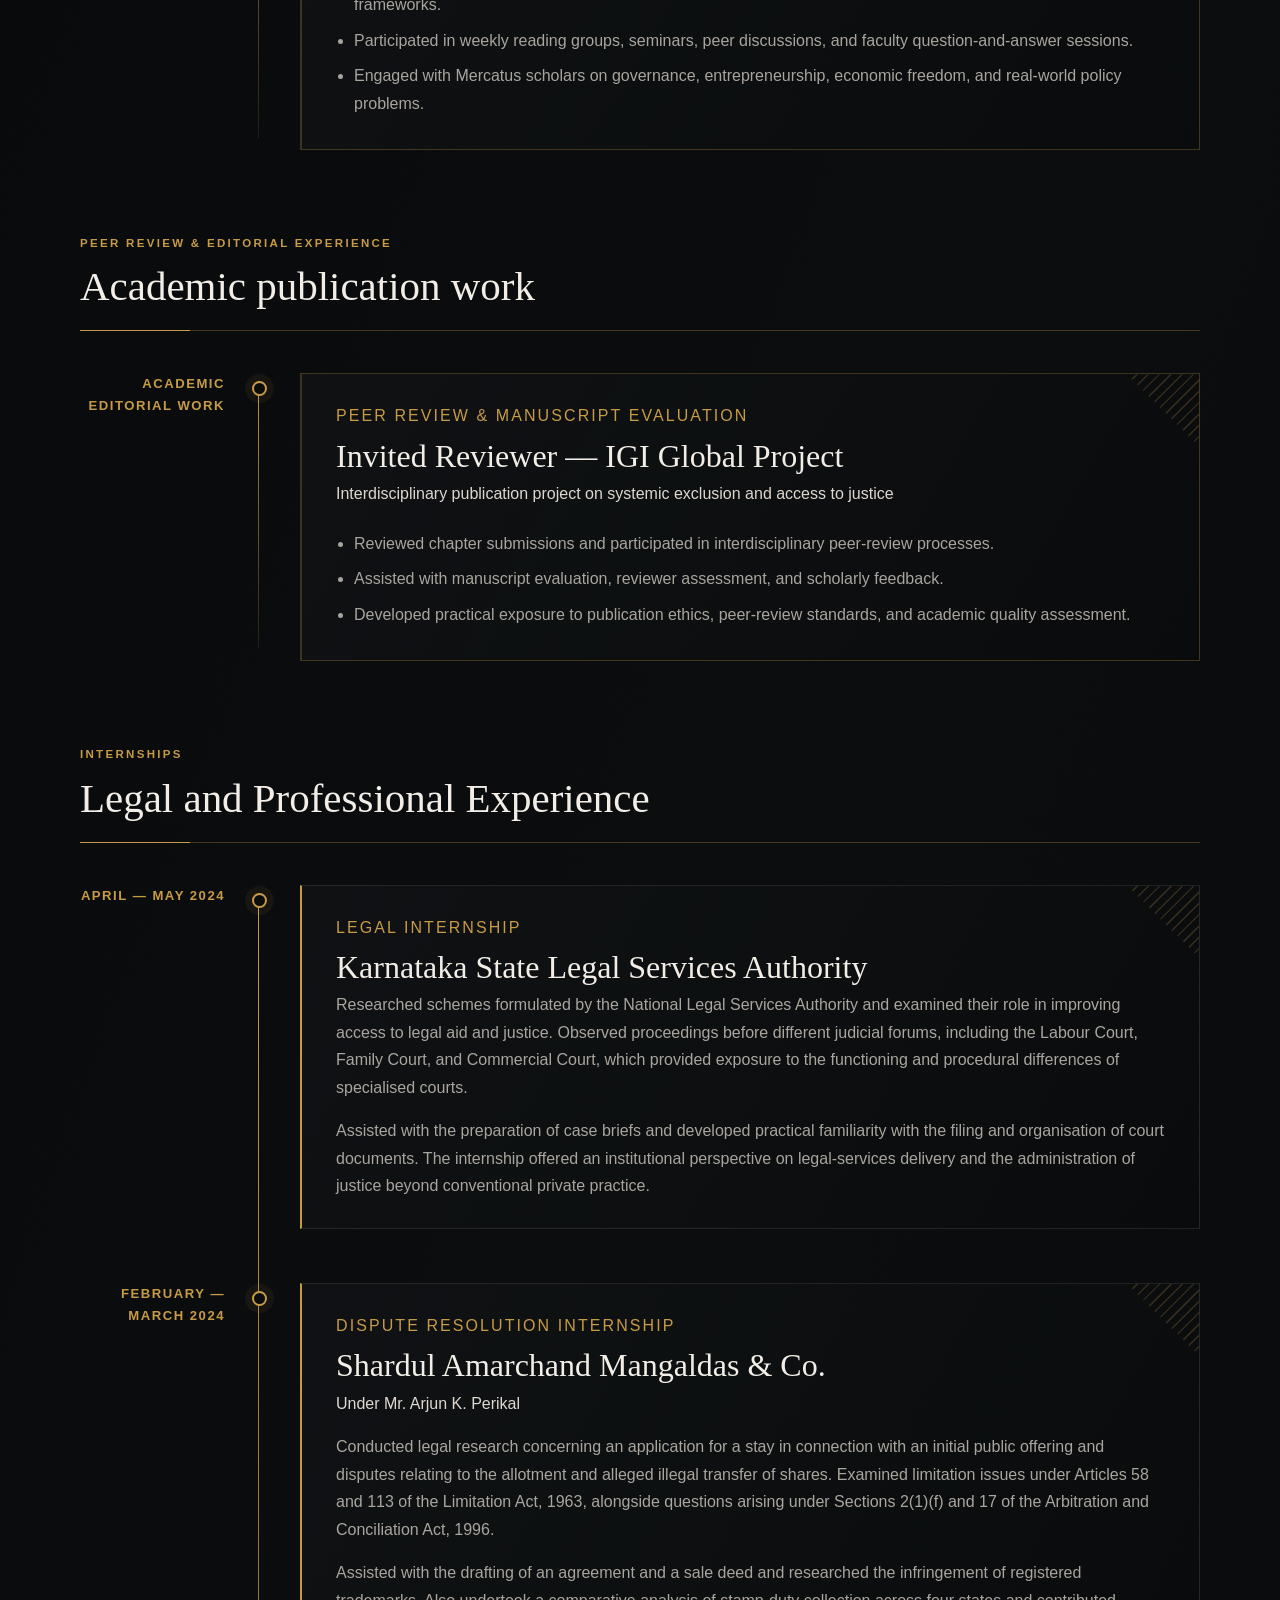
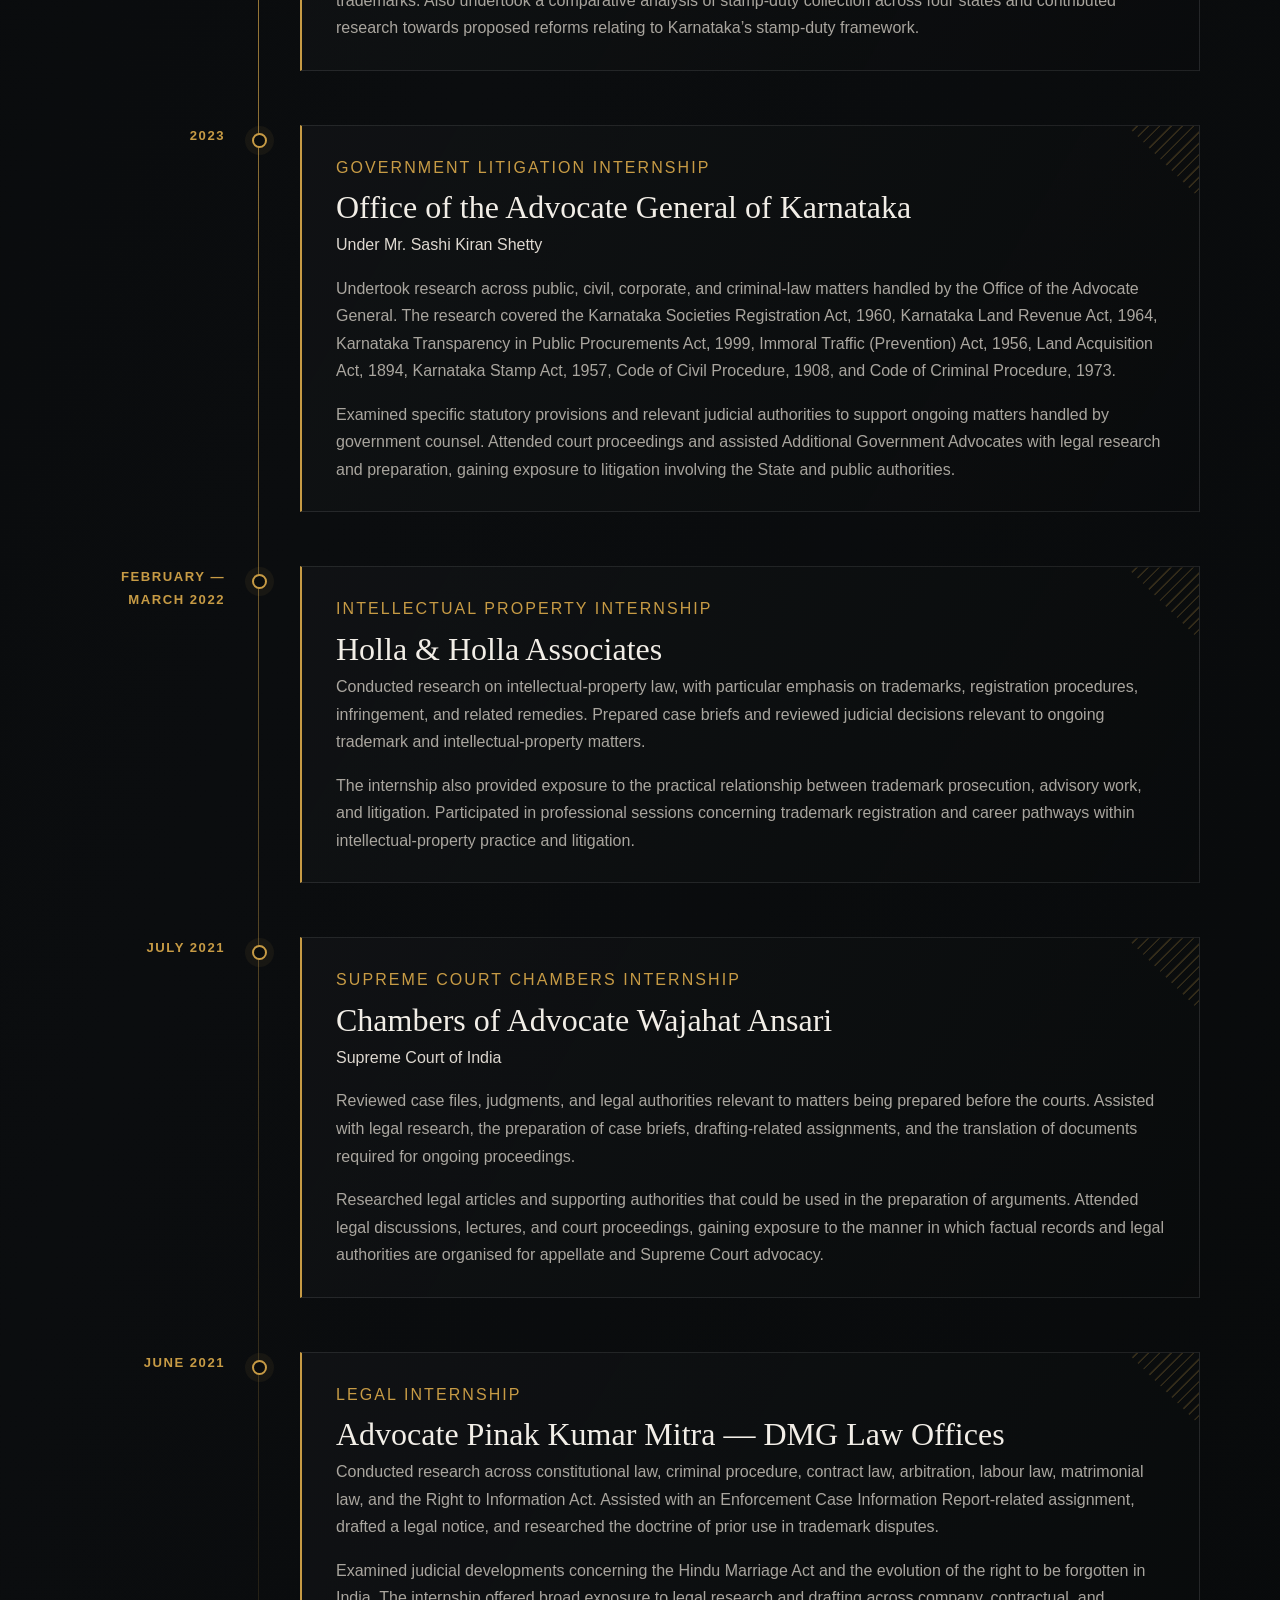
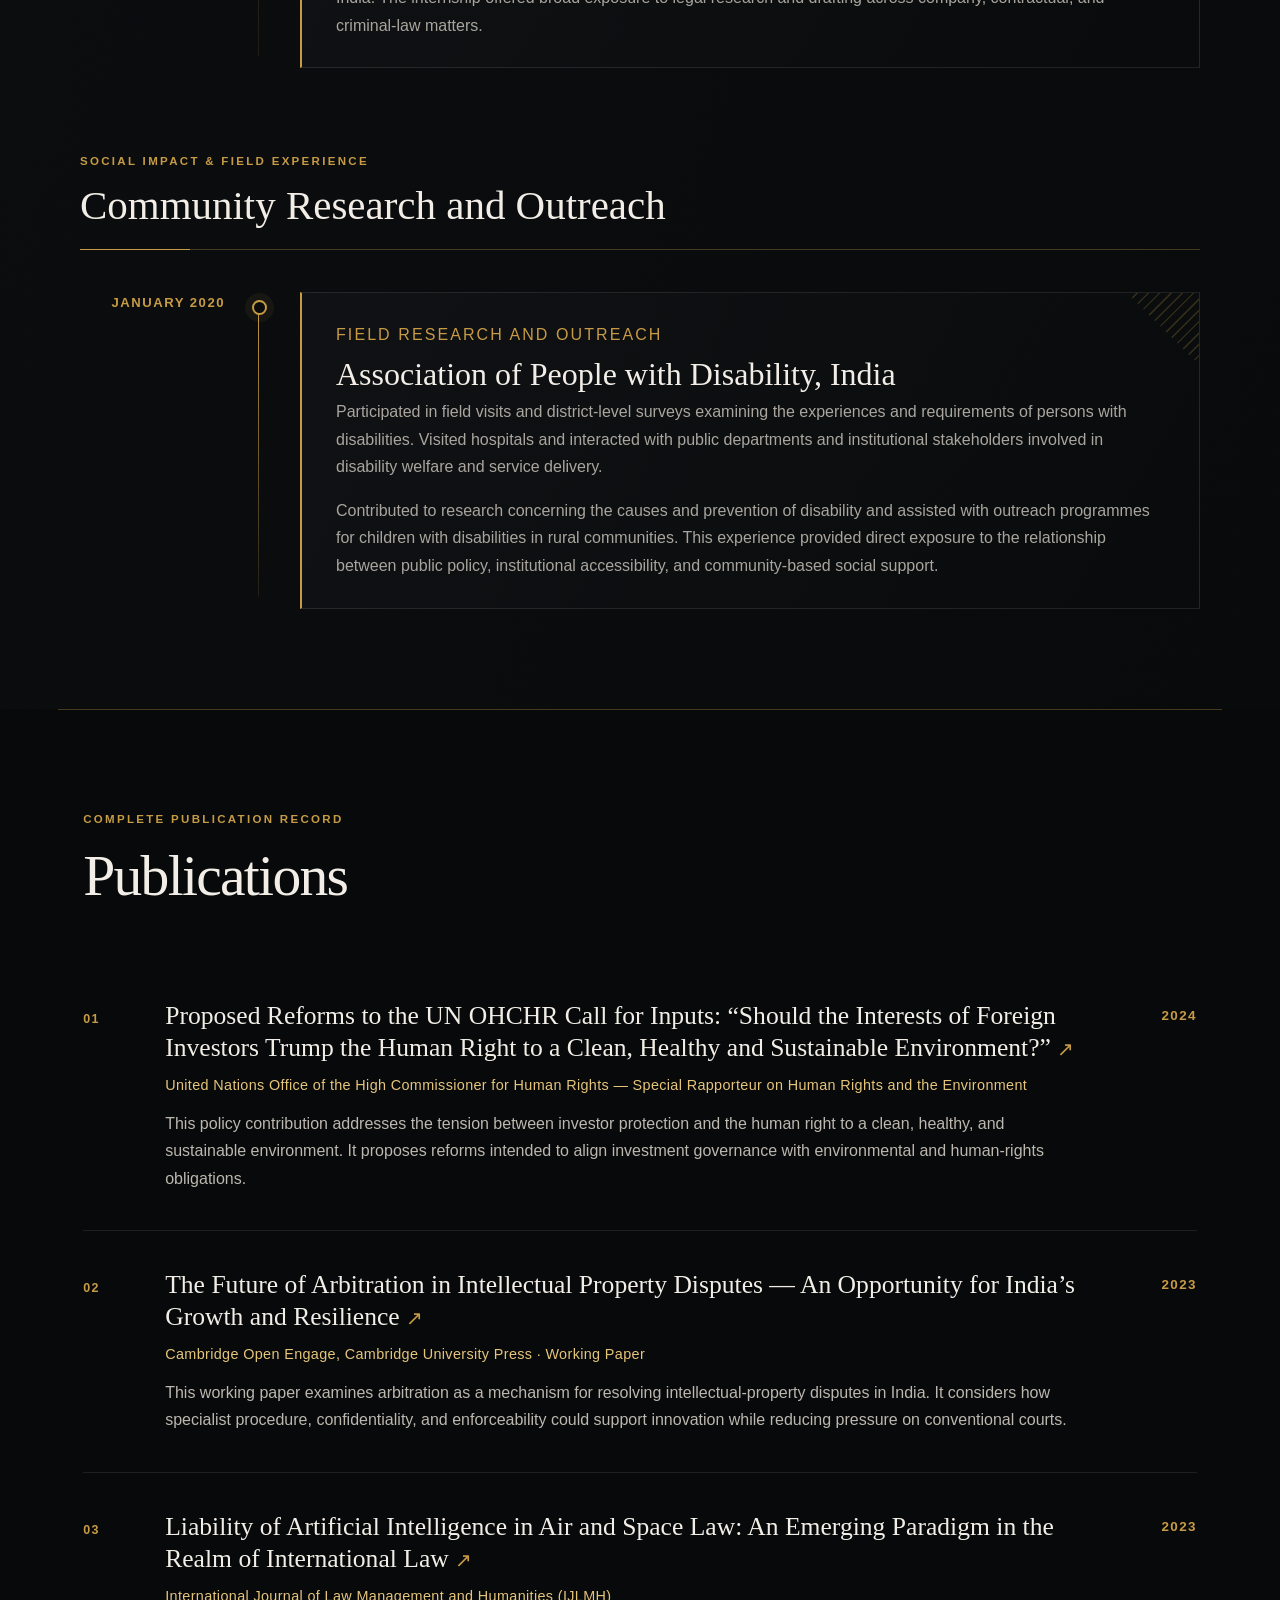
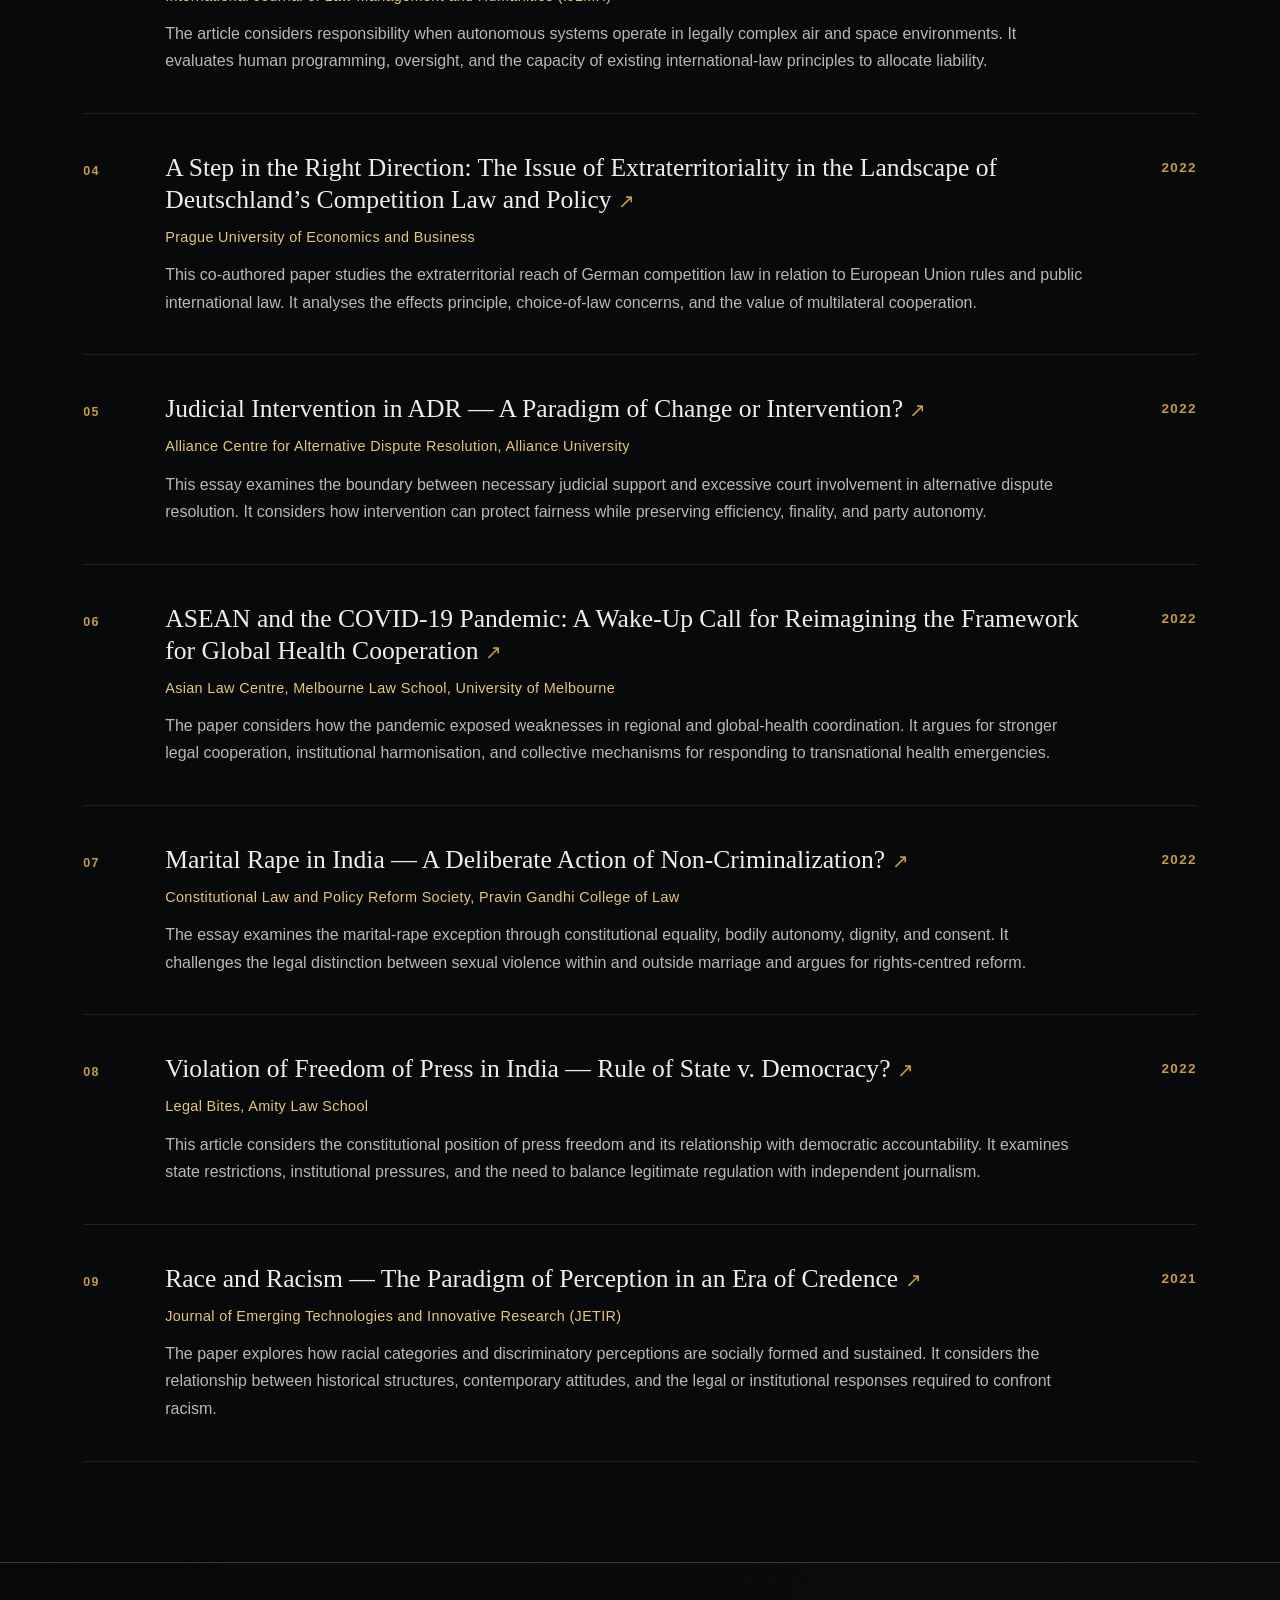
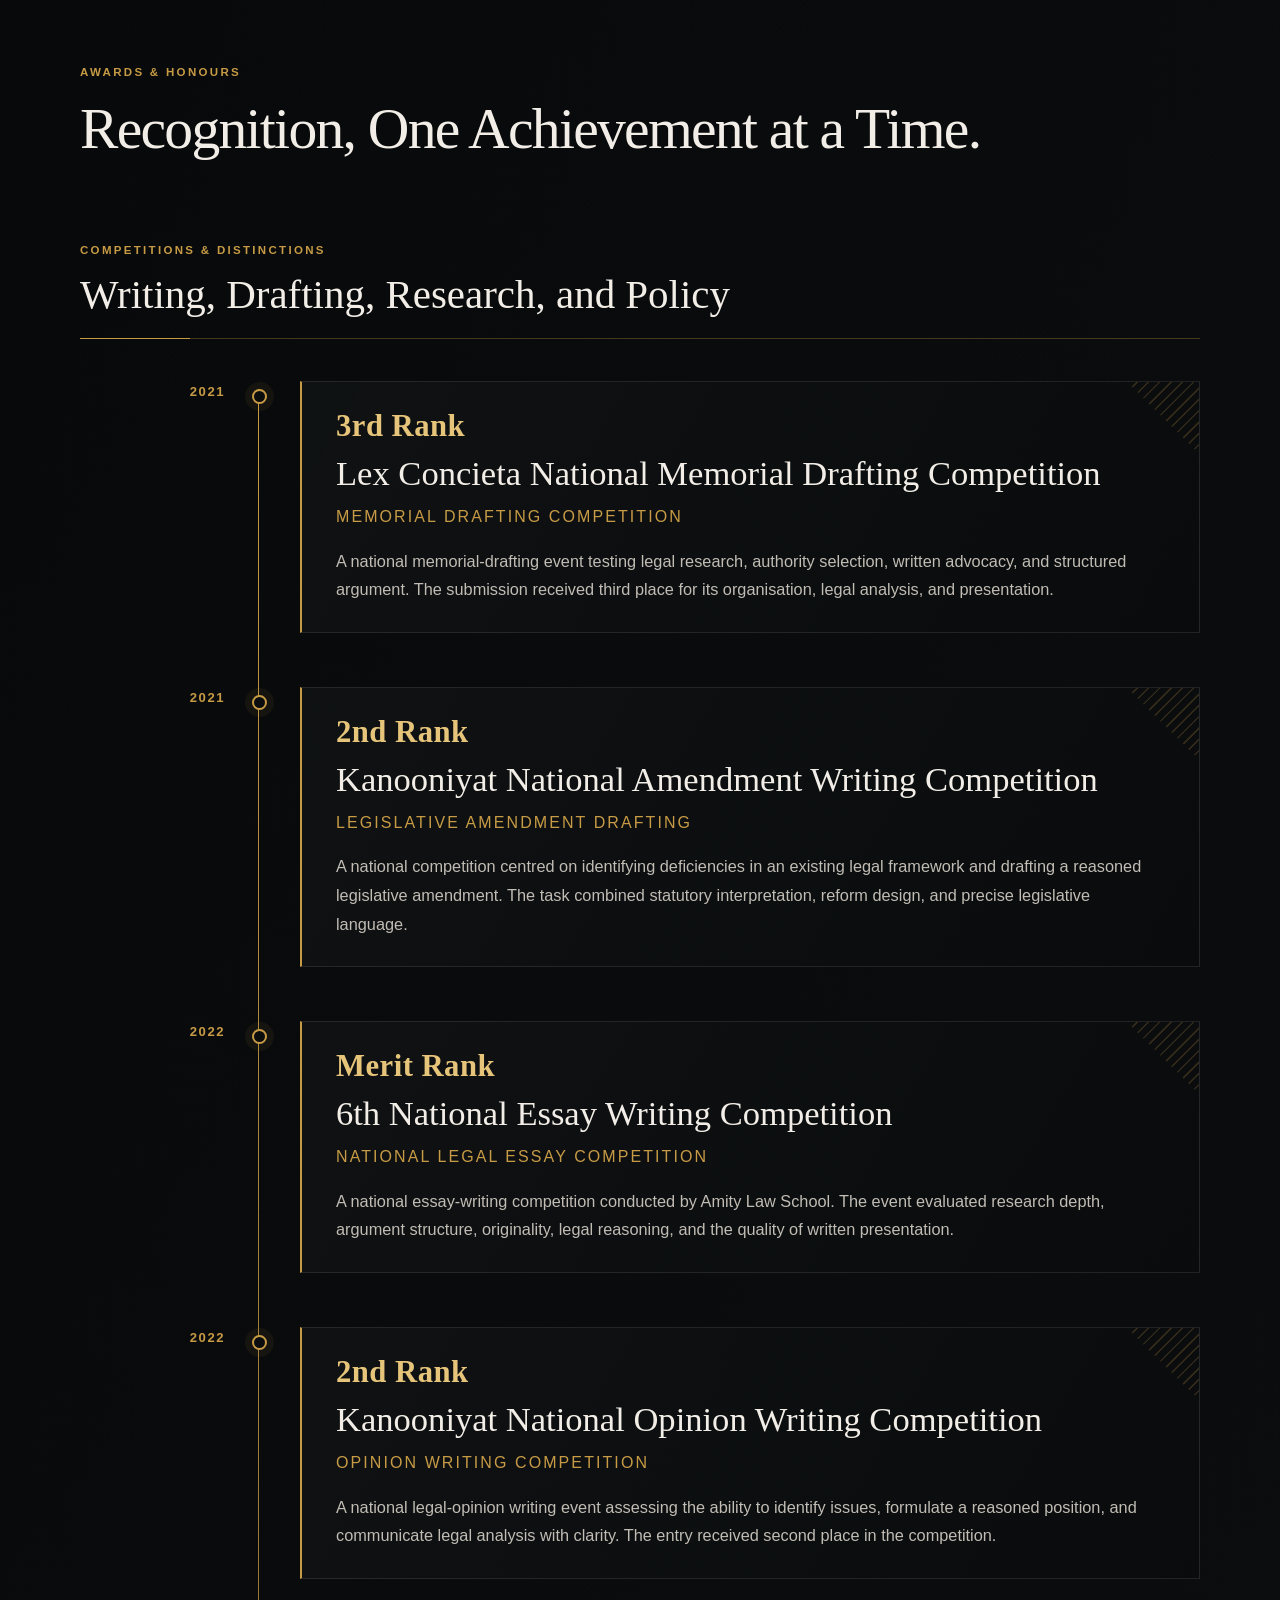
==== commit f9286a3d: "Version 40 Version 40 is built directly from Version 37.  Changes made:  - added a new Professio" ====
--- a/index.html
+++ b/index.html
@@ -879,6 +879,136 @@
     width: 225px !important;
     max-width: 68vw !important;
     margin: 0 0 18px 0 !important;
+  }
+}
+
+
+
+/* Version 37: desktop-style gold architectural background on mobile */
+@media (max-width: 900px) {
+  /* Keep the same CSS-only gold architecture used on desktop. */
+  .hero-architecture {
+    display: block !important;
+    position: absolute !important;
+    inset: 0 !important;
+    overflow: hidden !important;
+    opacity: .40 !important;
+    z-index: 0 !important;
+    pointer-events: none !important;
+  }
+
+  .hero-architecture .arch-glow {
+    display: block !important;
+    right: -8% !important;
+    top: 7% !important;
+    width: 84% !important;
+    height: 78% !important;
+  }
+
+  .hero-architecture .columns {
+    display: flex !important;
+    right: -19% !important;
+    top: 8% !important;
+    width: 76% !important;
+    height: 66% !important;
+    gap: 4.4% !important;
+    align-items: flex-end !important;
+  }
+
+  .hero-architecture .steps {
+    display: block !important;
+    right: -14% !important;
+    bottom: 3% !important;
+    width: 89% !important;
+    height: 38% !important;
+  }
+
+  .hero-architecture .diagonal-stripes {
+    display: block !important;
+    left: auto !important;
+    right: 3vw !important;
+    top: 8% !important;
+    width: 31% !important;
+    height: 49% !important;
+    opacity: .48 !important;
+  }
+
+  /* Keep the foreground fully readable above the decorative layer. */
+  .hero-copy {
+    position: relative !important;
+    z-index: 2 !important;
+  }
+}
+
+@media (max-width: 650px) {
+  .hero-architecture {
+    opacity: .34 !important;
+  }
+
+  .hero-architecture .arch-glow {
+    right: -20% !important;
+    width: 105% !important;
+  }
+
+  .hero-architecture .columns {
+    right: -32% !important;
+    width: 94% !important;
+    height: 63% !important;
+  }
+
+  .hero-architecture .steps {
+    right: -24% !important;
+    width: 108% !important;
+    height: 34% !important;
+  }
+
+  .hero-architecture .diagonal-stripes {
+    right: 1vw !important;
+    width: 39% !important;
+    height: 46% !important;
+  }
+}
+
+
+
+/* Version 40: Version 37 base with stable mobile rendering */
+@media (max-width: 900px) {
+  /* Keep the black-and-gold mobile hero while avoiding the costly multi-element
+     desktop architectural scene on smaller devices. */
+  .hero-architecture {
+    display: block !important;
+    position: absolute !important;
+    inset: 0 !important;
+    z-index: 0 !important;
+    opacity: 1 !important;
+    overflow: hidden !important;
+    pointer-events: none !important;
+    background:
+      radial-gradient(ellipse at 86% 31%, rgba(230,197,123,.20) 0%, rgba(199,155,69,.10) 25%, transparent 58%),
+      repeating-linear-gradient(90deg, transparent 0 34px, rgba(199,155,69,.13) 35px 39px, rgba(7,9,10,.10) 40px 47px),
+      linear-gradient(158deg, transparent 0 59%, rgba(199,155,69,.07) 60%, rgba(7,9,10,.78) 77%, #07090a 100%);
+    background-position: center, right -8vw top 12%, center;
+    background-size: 100% 100%, 66% 63%, 100% 100%;
+    background-repeat: no-repeat;
+  }
+
+  .hero-architecture .arch-glow,
+  .hero-architecture .columns,
+  .hero-architecture .steps,
+  .hero-architecture .diagonal-stripes {
+    display: none !important;
+  }
+
+  .hero-copy {
+    position: relative !important;
+    z-index: 2 !important;
+  }
+}
+
+@media (max-width: 650px) {
+  .hero-architecture {
+    background-position: center, right -20vw top 12%, center;
+    background-size: 100% 100%, 82% 61%, 100% 100%;
   }
 }
 
@@ -1033,6 +1163,19 @@
 <div><p class="eyebrow">Experience</p><h2>Research, editorial work, and legal training.</h2></div>
 </div>
 <div class="timeline-group">
+<div class="subsection-heading"><p class="eyebrow">Current Roles</p><h3>Professional Experience</h3></div>
+<div class="vertical-timeline experience-timeline">
+<article class="timeline-entry featured-entry">
+<div class="timeline-marker"></div><div class="timeline-date">September 2026 — Present</div>
+<div class="timeline-content"><p class="entry-label">Research &amp; Analysis</p><h3>Junior Research Analyst</h3><p class="entry-org">Atlantis Capital Research</p><p class="experience-description">My work spans the <strong>Legal &amp; Compliance</strong> and <strong>Government &amp; Public Sector</strong> research lines, with a focus on legal and regulatory developments, compliance frameworks, governance, and public-sector policy. I research and analyse relevant developments and contribute written analysis to the organisation’s research outputs.</p></div>
+</article>
+<article class="timeline-entry featured-entry">
+<div class="timeline-marker"></div><div class="timeline-date">September 2026 — Present</div>
+<div class="timeline-content"><p class="entry-label">Editorial &amp; Research</p><h3>Senior Editor</h3><p class="entry-org">IE International Policy Review, IE University · Community of Madrid, Spain</p><p class="experience-description">As Senior Editor for the <strong>Bocconi Advocacy &amp; Litigation Collaboration</strong>, I work on research focused on <strong>Venture Capital &amp; Start-Ups</strong>. My role includes reviewing papers for legal and factual accuracy, analytical rigour, structure, argumentation, and editorial quality, while guiding authors through the revision and editing process.</p></div>
+</article>
+</div>
+</div>
+<div class="timeline-group">
 <div class="subsection-heading"><p class="eyebrow">Fellowship</p><h3>Research Fellowship</h3></div>
 <div class="vertical-timeline experience-timeline">
 <article class="timeline-entry featured-entry">
@@ -1066,7 +1209,6 @@
 <li><div class="publication-title-wrap"><a href="https://www.cambridge.org/engage/coe/article-details/643d26411d262d40eaa1e05b" rel="noopener" target="_blank"><h4>The Future of Arbitration in Intellectual Property Disputes — An Opportunity for India’s Growth and Resilience <span class="external-arrow">↗</span></h4></a><p class="publication-source">Cambridge Open Engage, Cambridge University Press · Working Paper</p><p class="publication-synopsis">This working paper examines arbitration as a mechanism for resolving intellectual-property disputes in India. It considers how specialist procedure, confidentiality, and enforceability could support innovation while reducing pressure on conventional courts.</p></div><span>2023</span></li>
 <li><div><a href="https://ijlmh.com/paper/liability-of-artificial-intelligence-in-air-and-space-law-an-emerging-paradigm-in-the-realm-of-international-law/" rel="noopener" target="_blank"><h4>Liability of Artificial Intelligence in Air and Space Law: An Emerging Paradigm in the Realm of International Law <span class="external-arrow">↗</span></h4></a><p class="publication-source">International Journal of Law Management and Humanities (IJLMH)</p><p class="publication-synopsis">The article considers responsibility when autonomous systems operate in legally complex air and space environments. It evaluates human programming, oversight, and the capacity of existing international-law principles to allocate liability.</p></div><span>2023</span></li>
 <li><div><a href="https://lawinbusiness.vse.cz/wp-content/uploads/page/8/LawInBusiness2022_final_2.pdf" rel="noopener" target="_blank"><h4>A Step in the Right Direction: The Issue of Extraterritoriality in the Landscape of Deutschland’s Competition Law and Policy <span class="external-arrow">↗</span></h4></a><p class="publication-source">Prague University of Economics and Business</p><p class="publication-synopsis">This co-authored paper studies the extraterritorial reach of German competition law in relation to European Union rules and public international law. It analyses the effects principle, choice-of-law concerns, and the value of multilateral cooperation.</p></div><span>2022</span></li>
-<li><div><a href="https://ijalr.in/volume-3-issue-3-2023/migrant-labour-crises-in-india-the-exodus-of-migrant-workers-vs-the-indian-labour-code-arnold-stanley/" rel="noopener" target="_blank"><h4>Migrant Labour Crises in India — The Exodus of Migrant Workers v. the Indian Labour Code <span class="external-arrow">↗</span></h4></a><p class="publication-source">International Journal of Advanced Legal Research (IJALR)</p><p class="publication-synopsis">The article studies the vulnerabilities exposed by the mass movement of migrant workers during the pandemic. It assesses labour-law protections and asks whether India’s evolving labour codes adequately address mobility, welfare, and enforcement gaps.</p></div><span>2023</span></li>
 <li><div><a href="https://www.alliance.edu.in/committees/ACADR/assets/publication/ACADR-Newsletter-Vol01-Issue03.pdf" rel="noopener" target="_blank"><h4>Judicial Intervention in ADR — A Paradigm of Change or Intervention? <span class="external-arrow">↗</span></h4></a><p class="publication-source">Alliance Centre for Alternative Dispute Resolution, Alliance University</p><p class="publication-synopsis">This essay examines the boundary between necessary judicial support and excessive court involvement in alternative dispute resolution. It considers how intervention can protect fairness while preserving efficiency, finality, and party autonomy.</p></div><span>2022</span></li>
 <li><div><a href="https://law.unimelb.edu.au/centres/alc/news-and-events/legal-cooperation%2C-harmonization-and-unification-an-asean-perspective-online-conference/papers" rel="noopener" target="_blank"><h4>ASEAN and the COVID-19 Pandemic: A Wake-Up Call for Reimagining the Framework for Global Health Cooperation <span class="external-arrow">↗</span></h4></a><p class="publication-source">Asian Law Centre, Melbourne Law School, University of Melbourne</p><p class="publication-synopsis">The paper considers how the pandemic exposed weaknesses in regional and global-health coordination. It argues for stronger legal cooperation, institutional harmonisation, and collective mechanisms for responding to transnational health emergencies.</p></div><span>2022</span></li>
 <li><div><a href="https://pgclclprs.wordpress.com/marital-rape-in-india-a-deliberate-action-of-non-criminalization/" rel="noopener" target="_blank"><h4>Marital Rape in India — A Deliberate Action of Non-Criminalization? <span class="external-arrow">↗</span></h4></a><p class="publication-source">Constitutional Law and Policy Reform Society, Pravin Gandhi College of Law</p><p class="publication-synopsis">The essay examines the marital-rape exception through constitutional equality, bodily autonomy, dignity, and consent. It challenges the legal distinction between sexual violence within and outside marriage and argues for rights-centred reform.</p></div><span>2022</span></li>
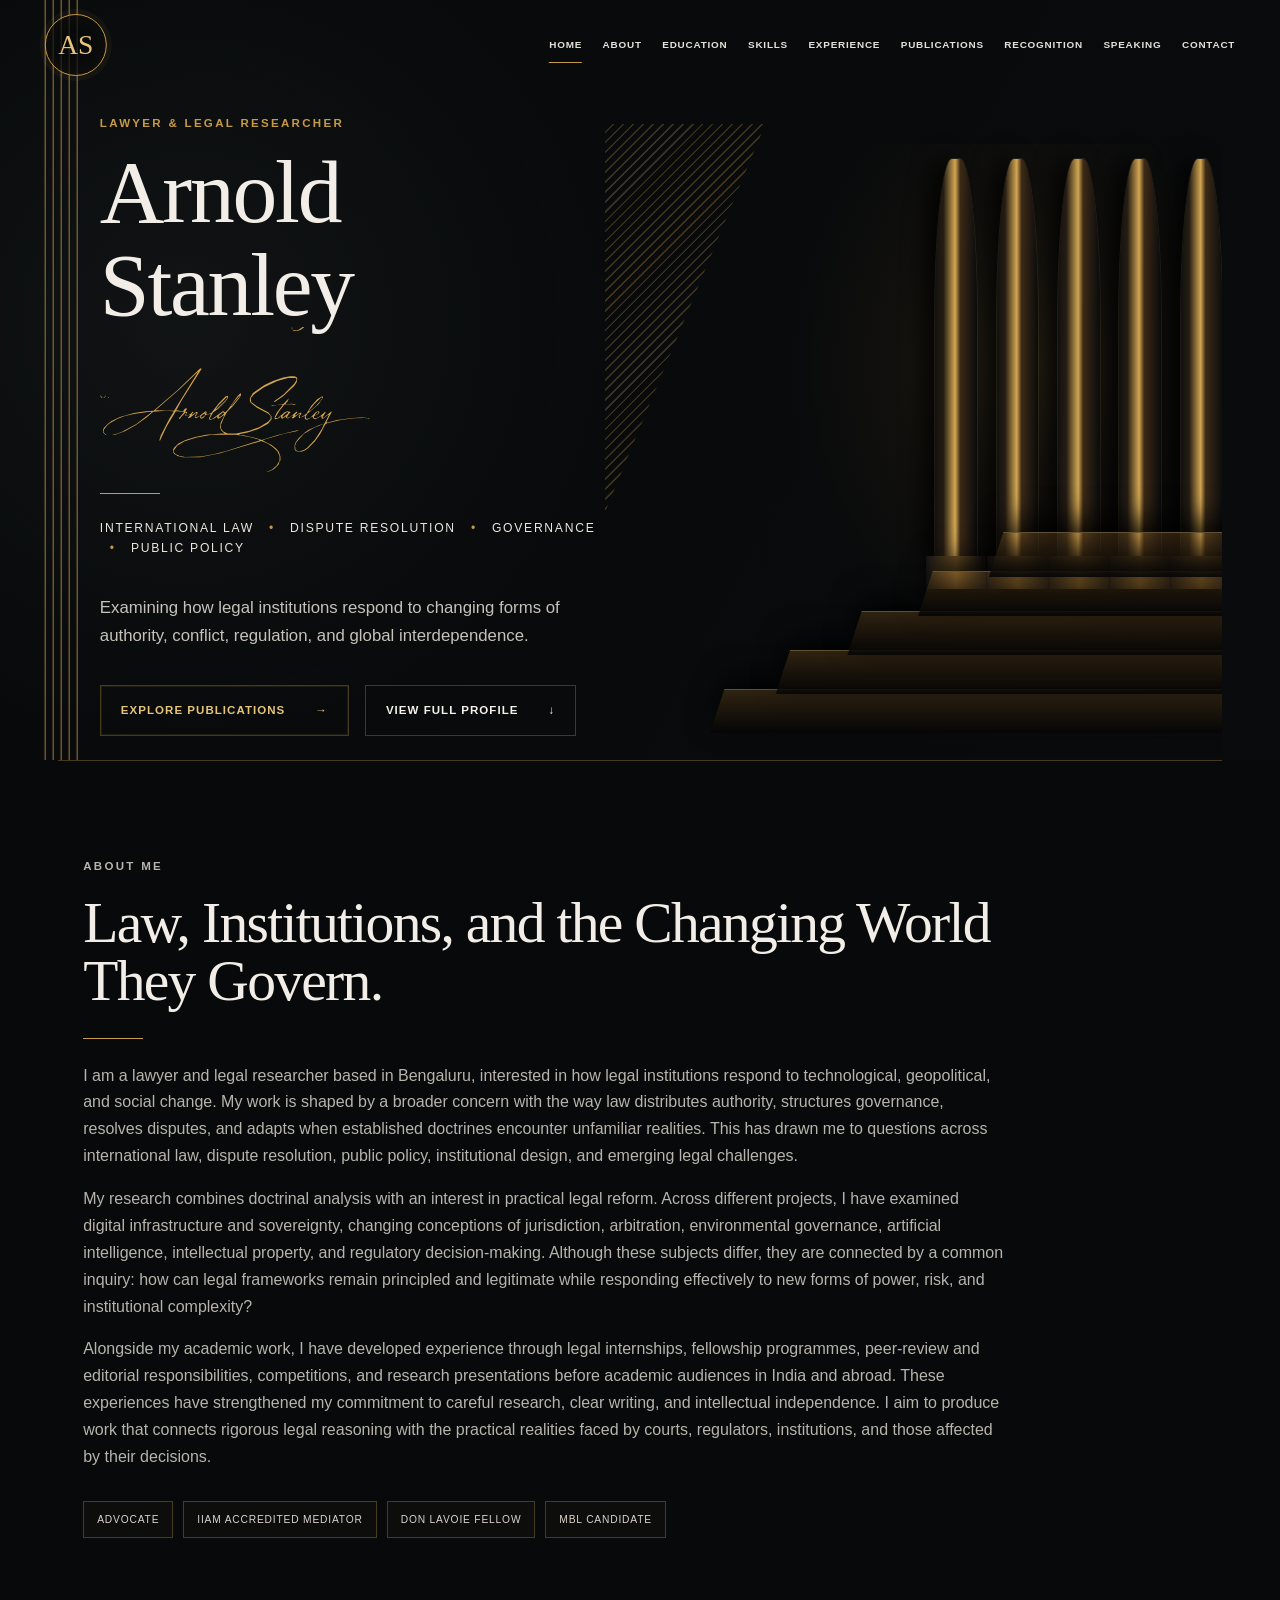
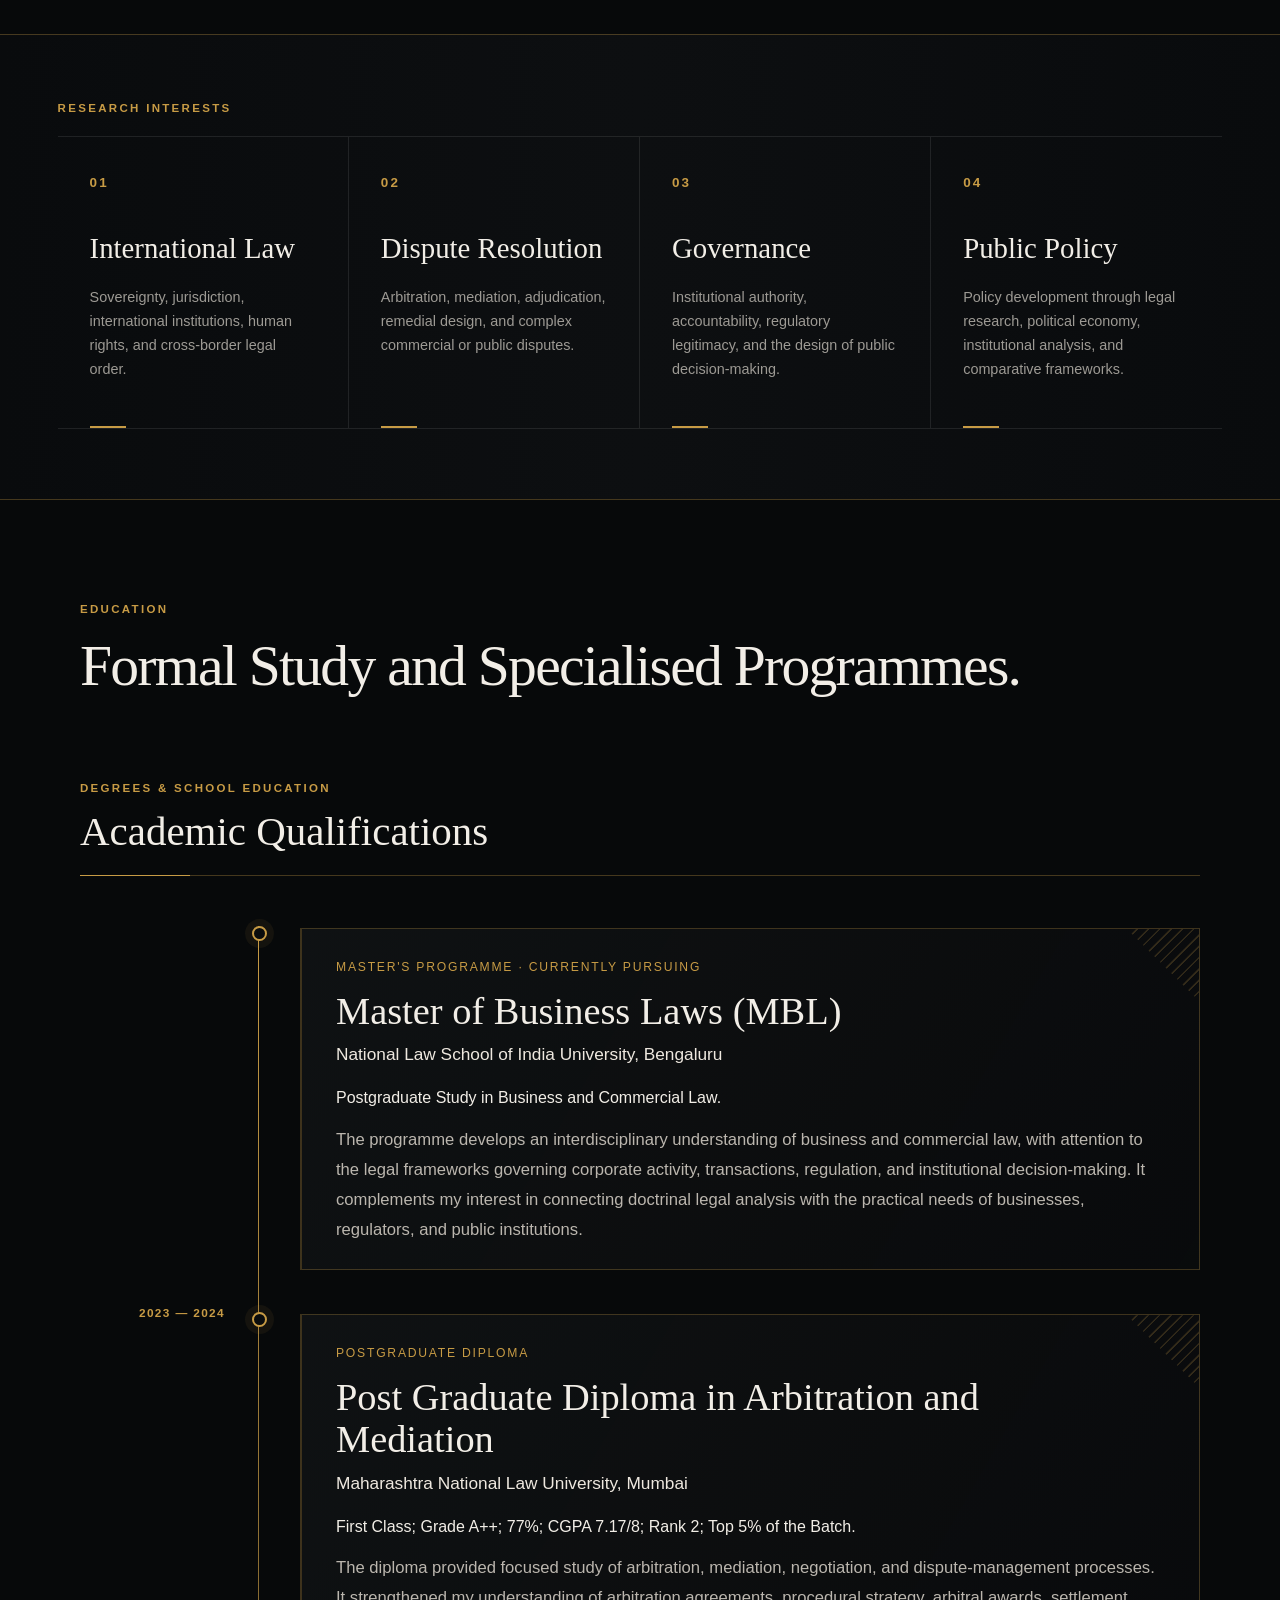
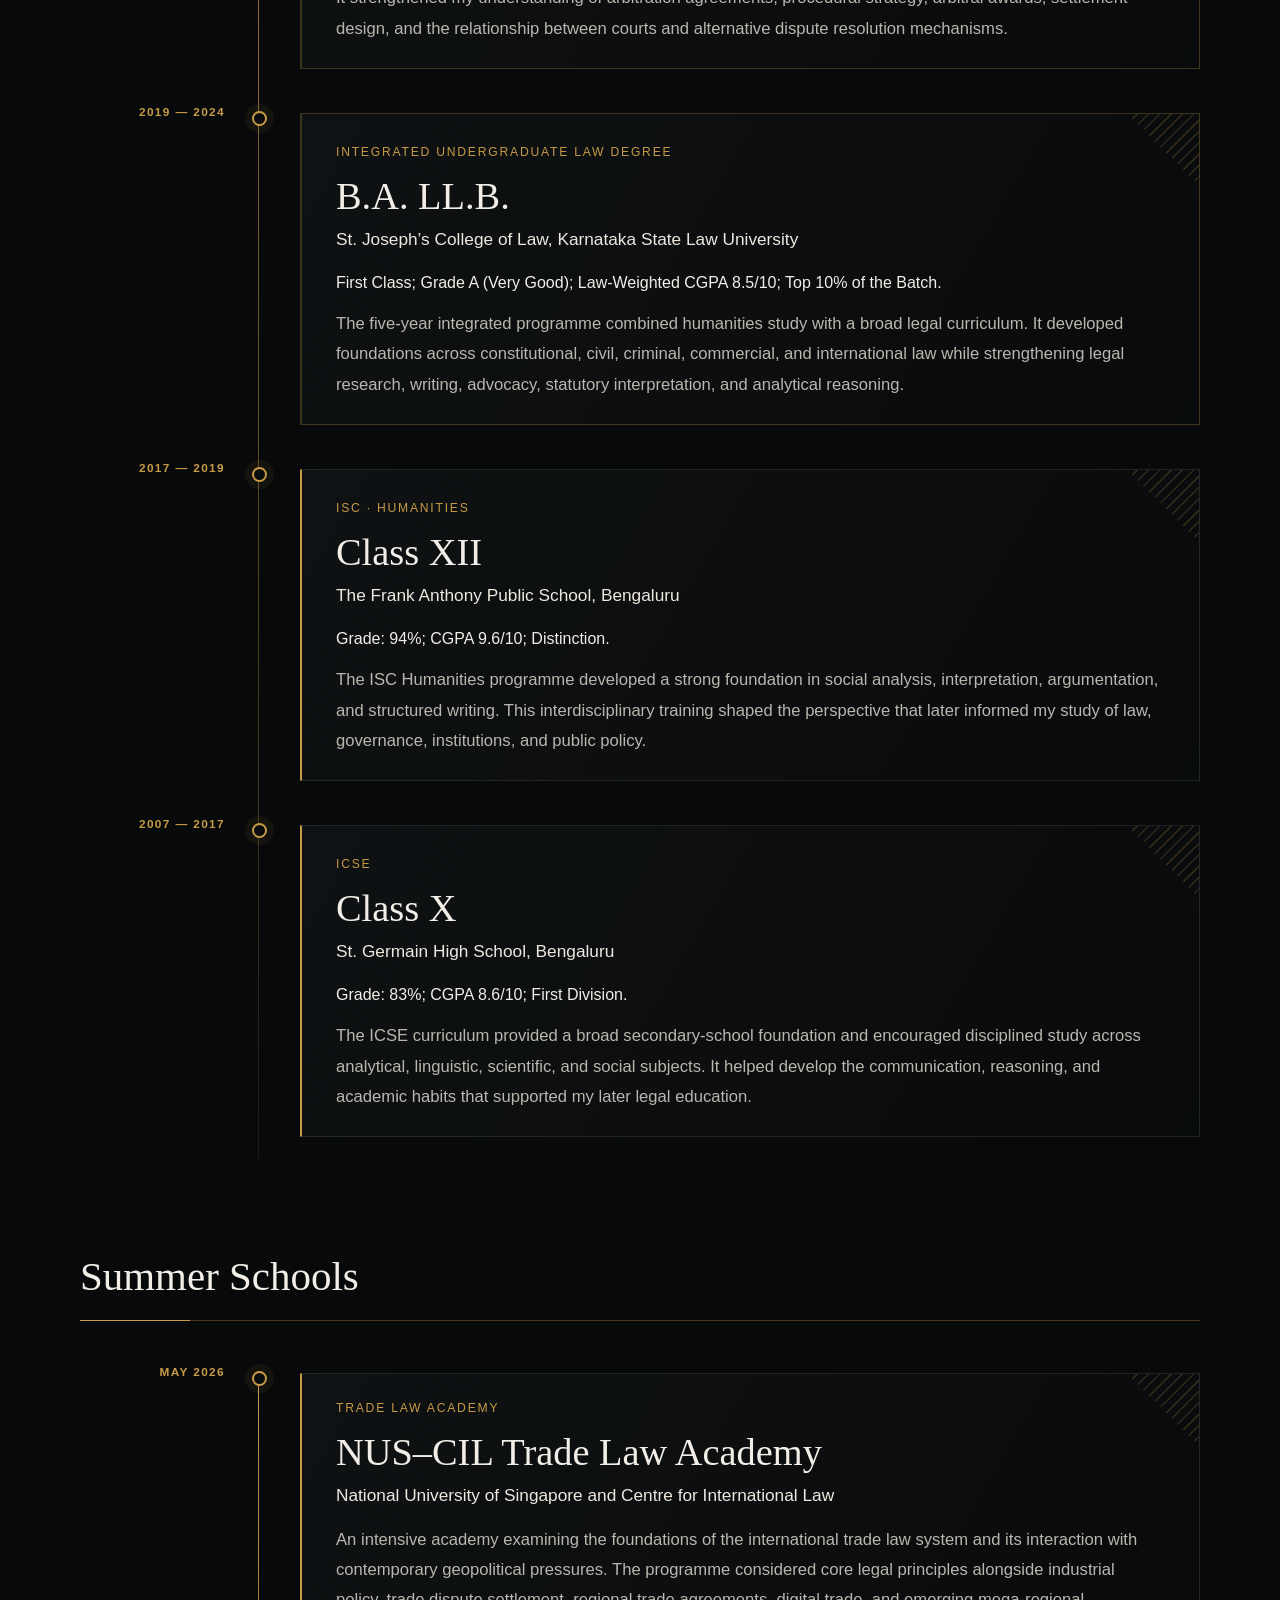
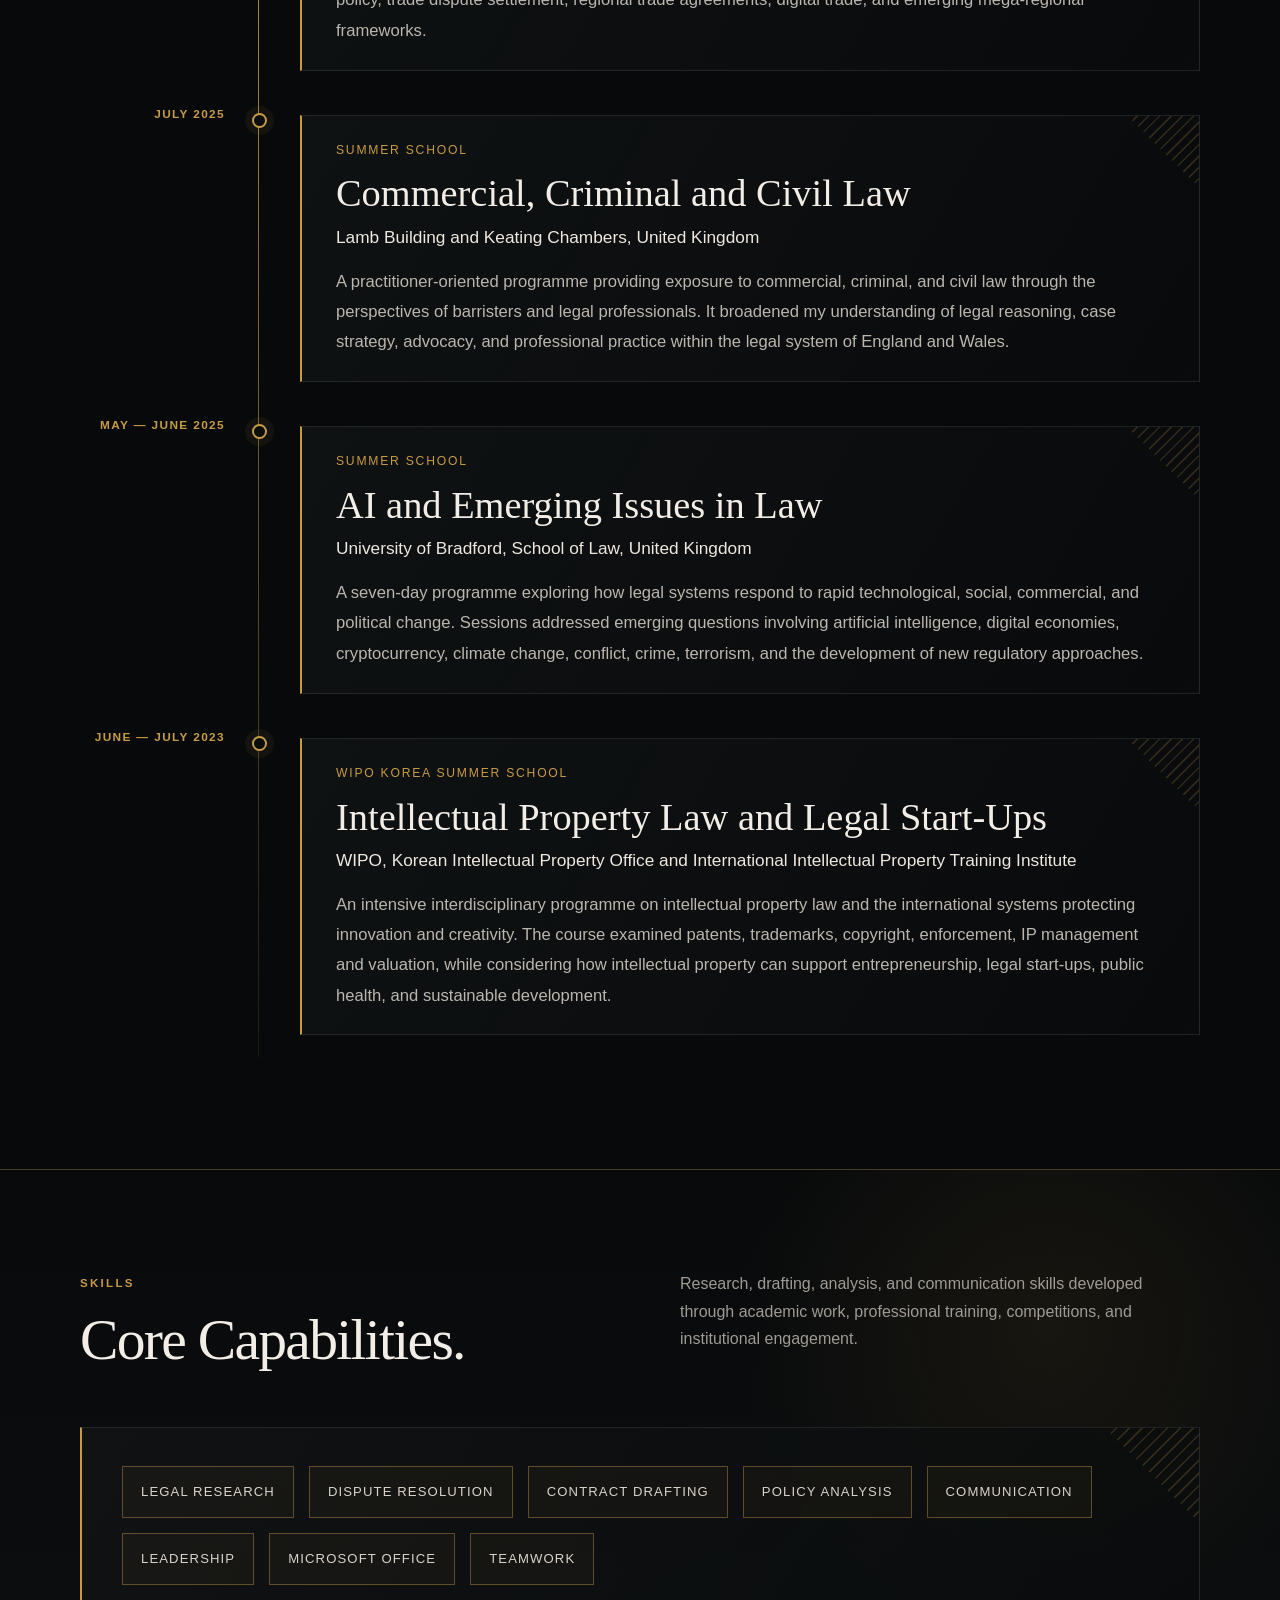
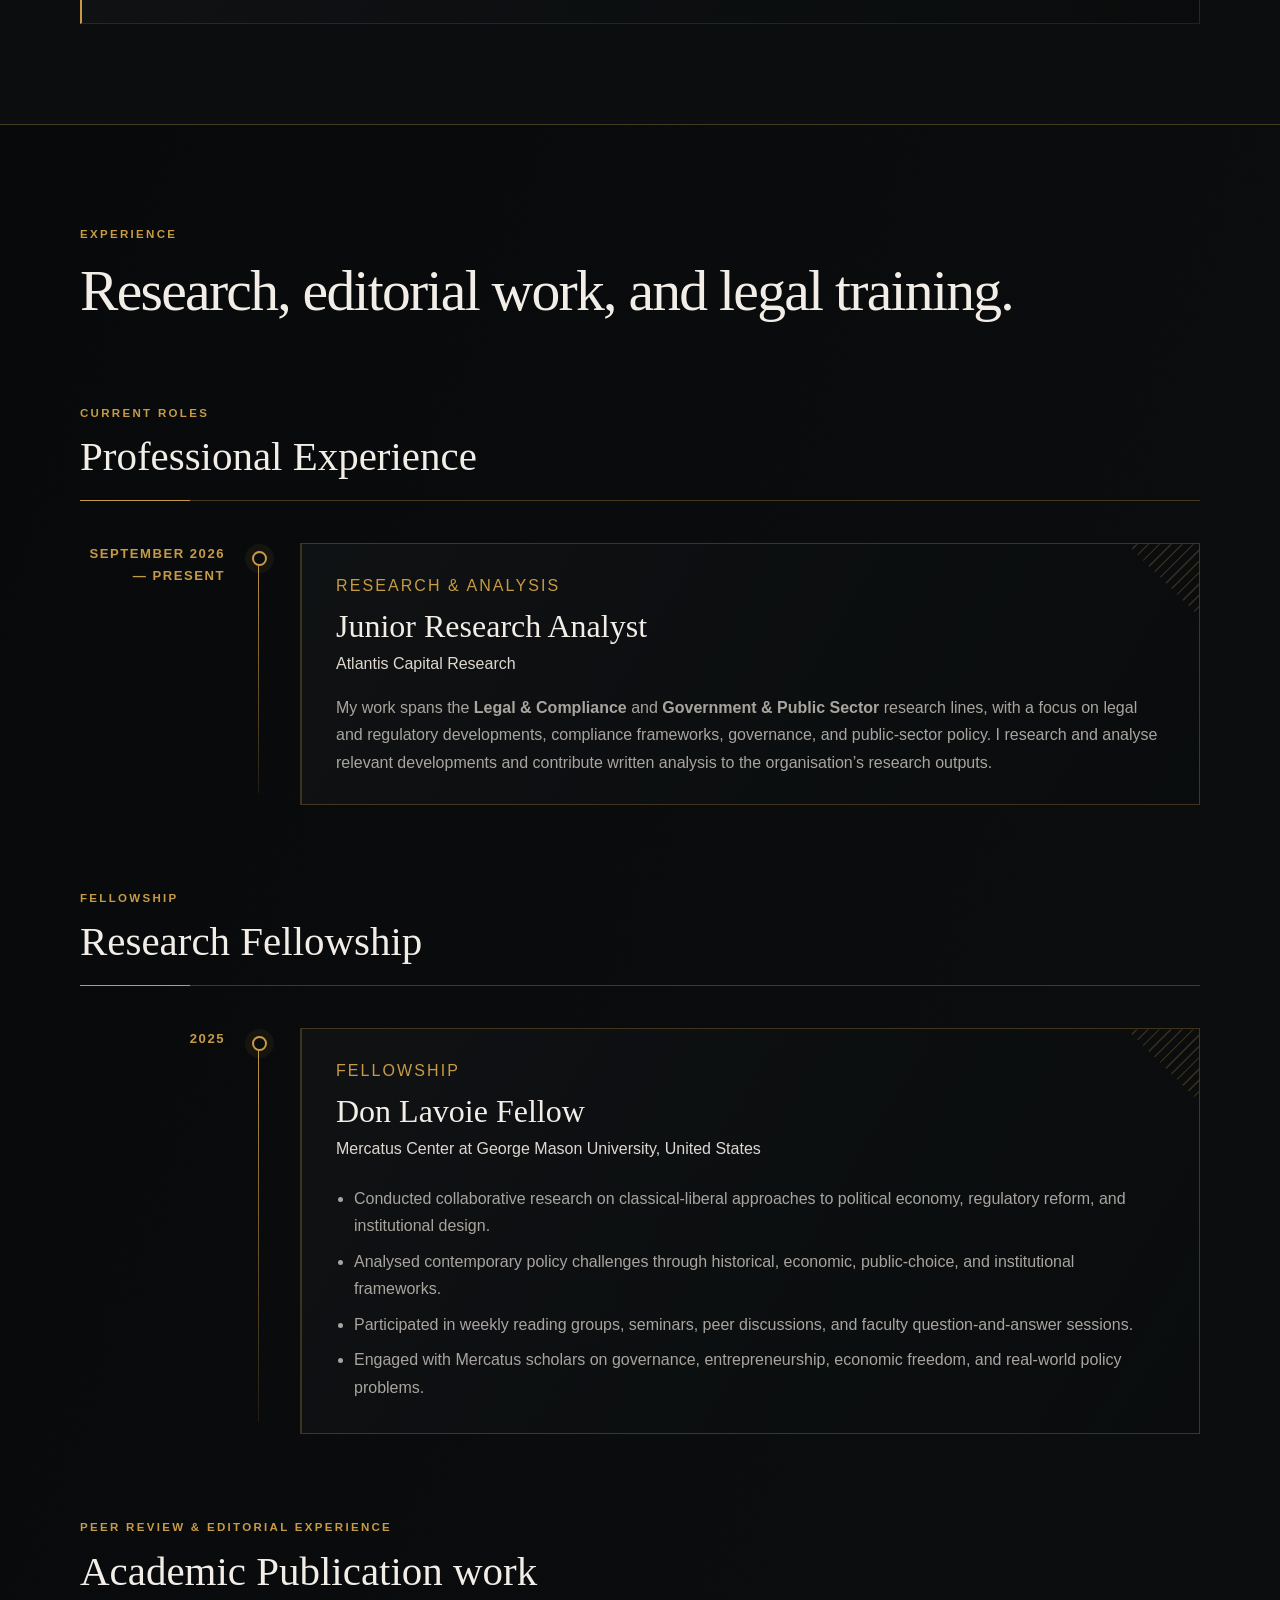
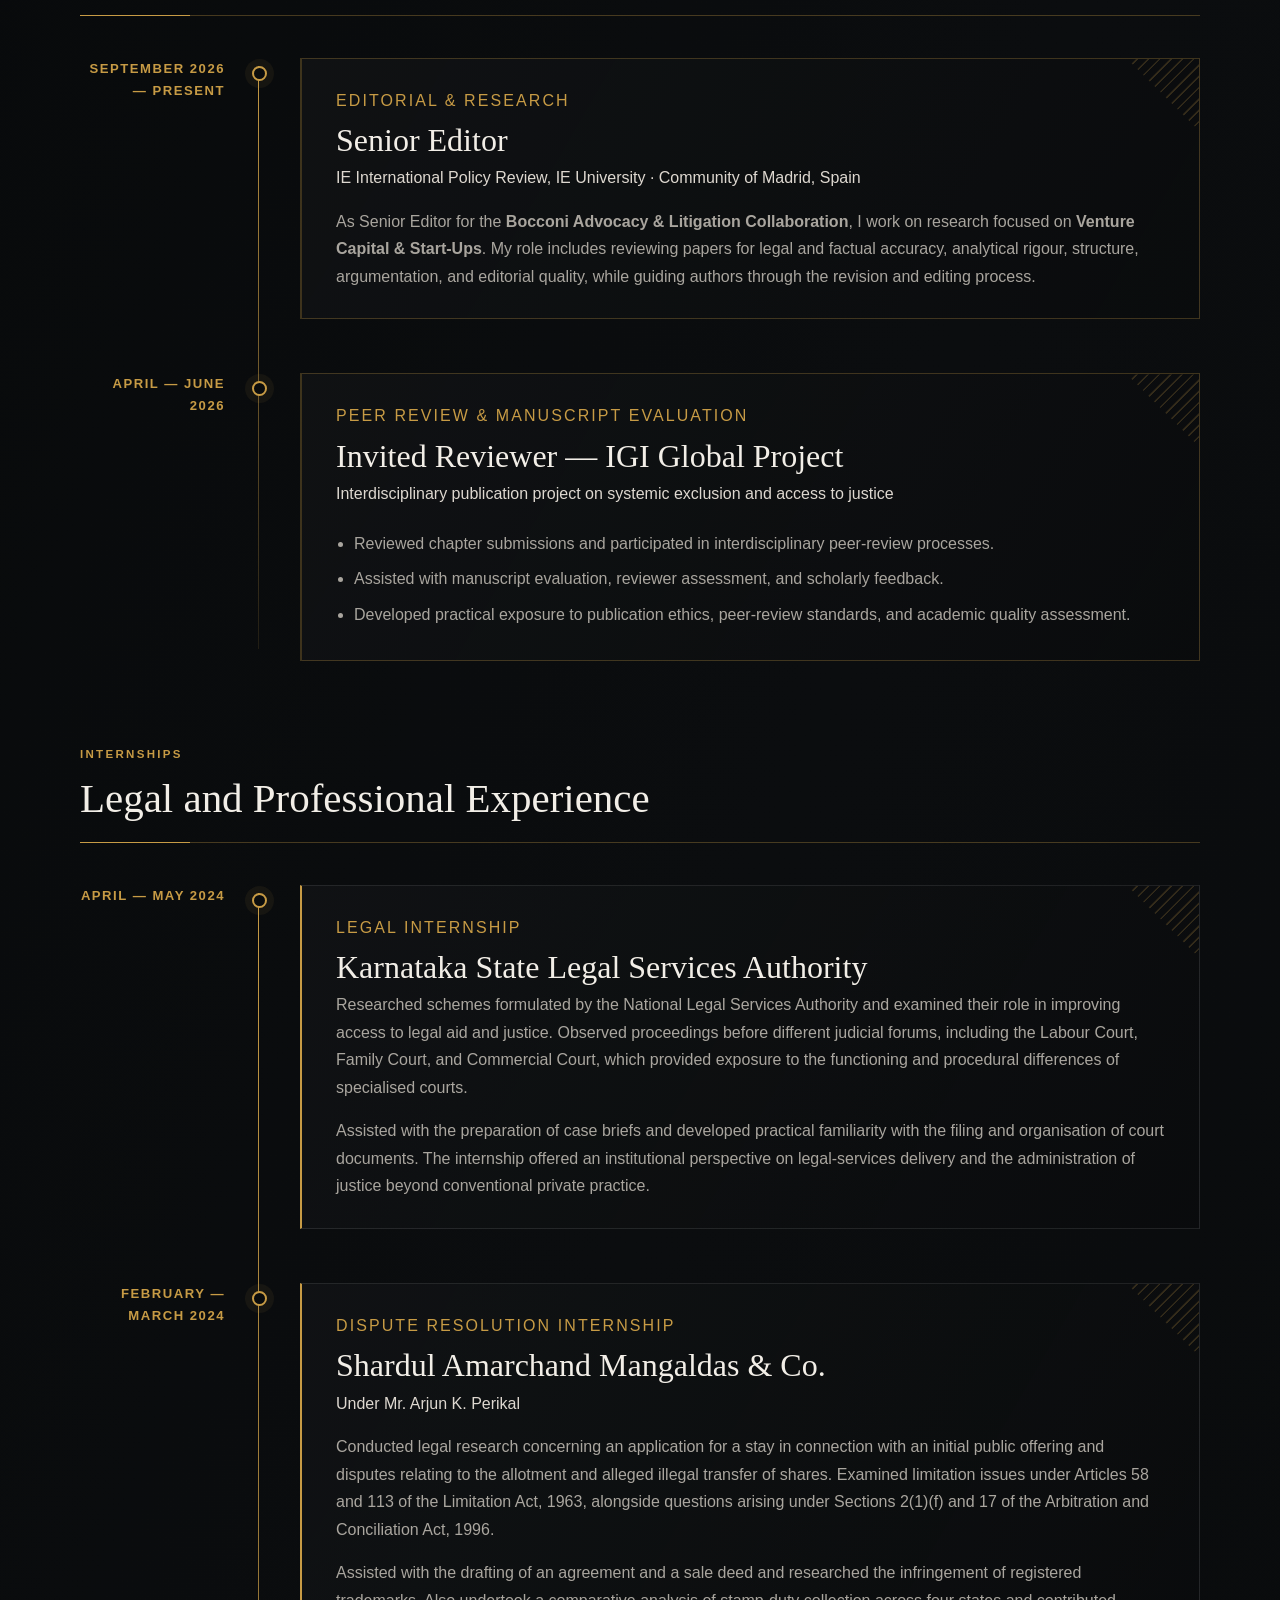
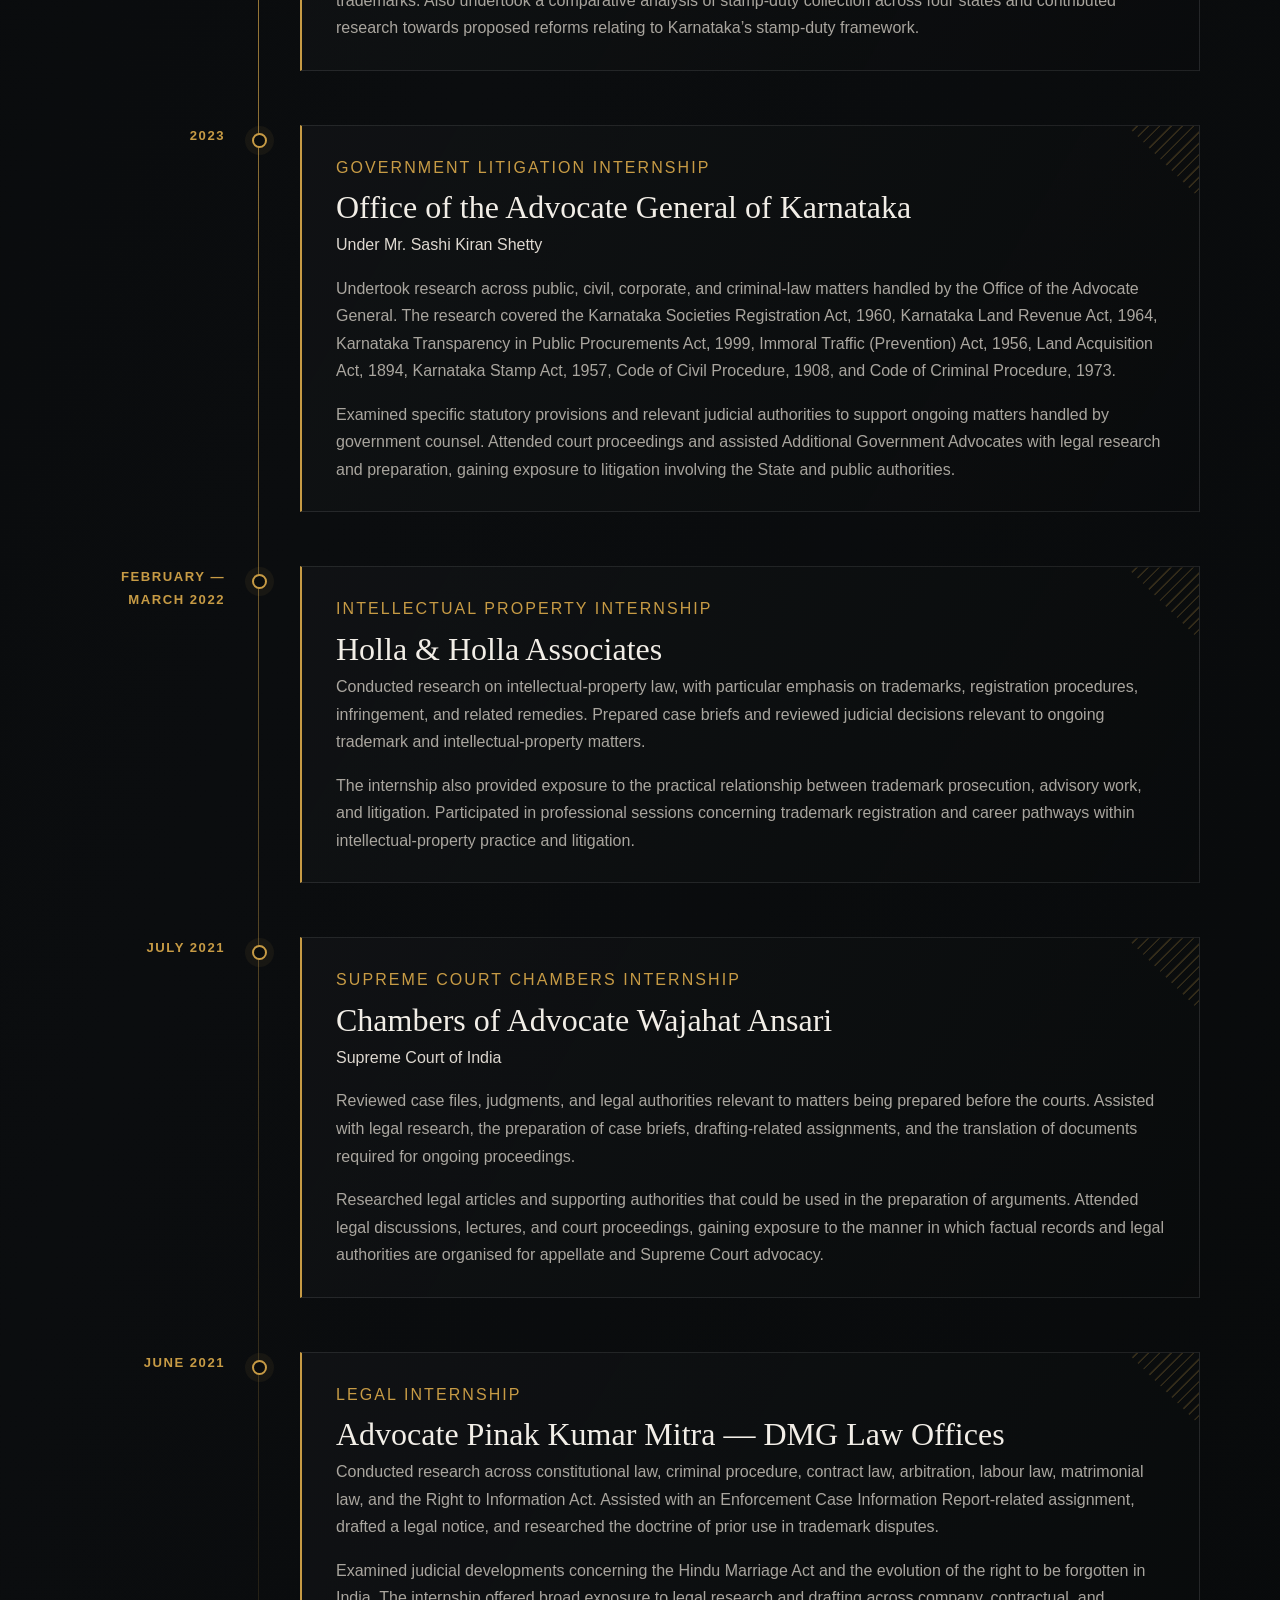
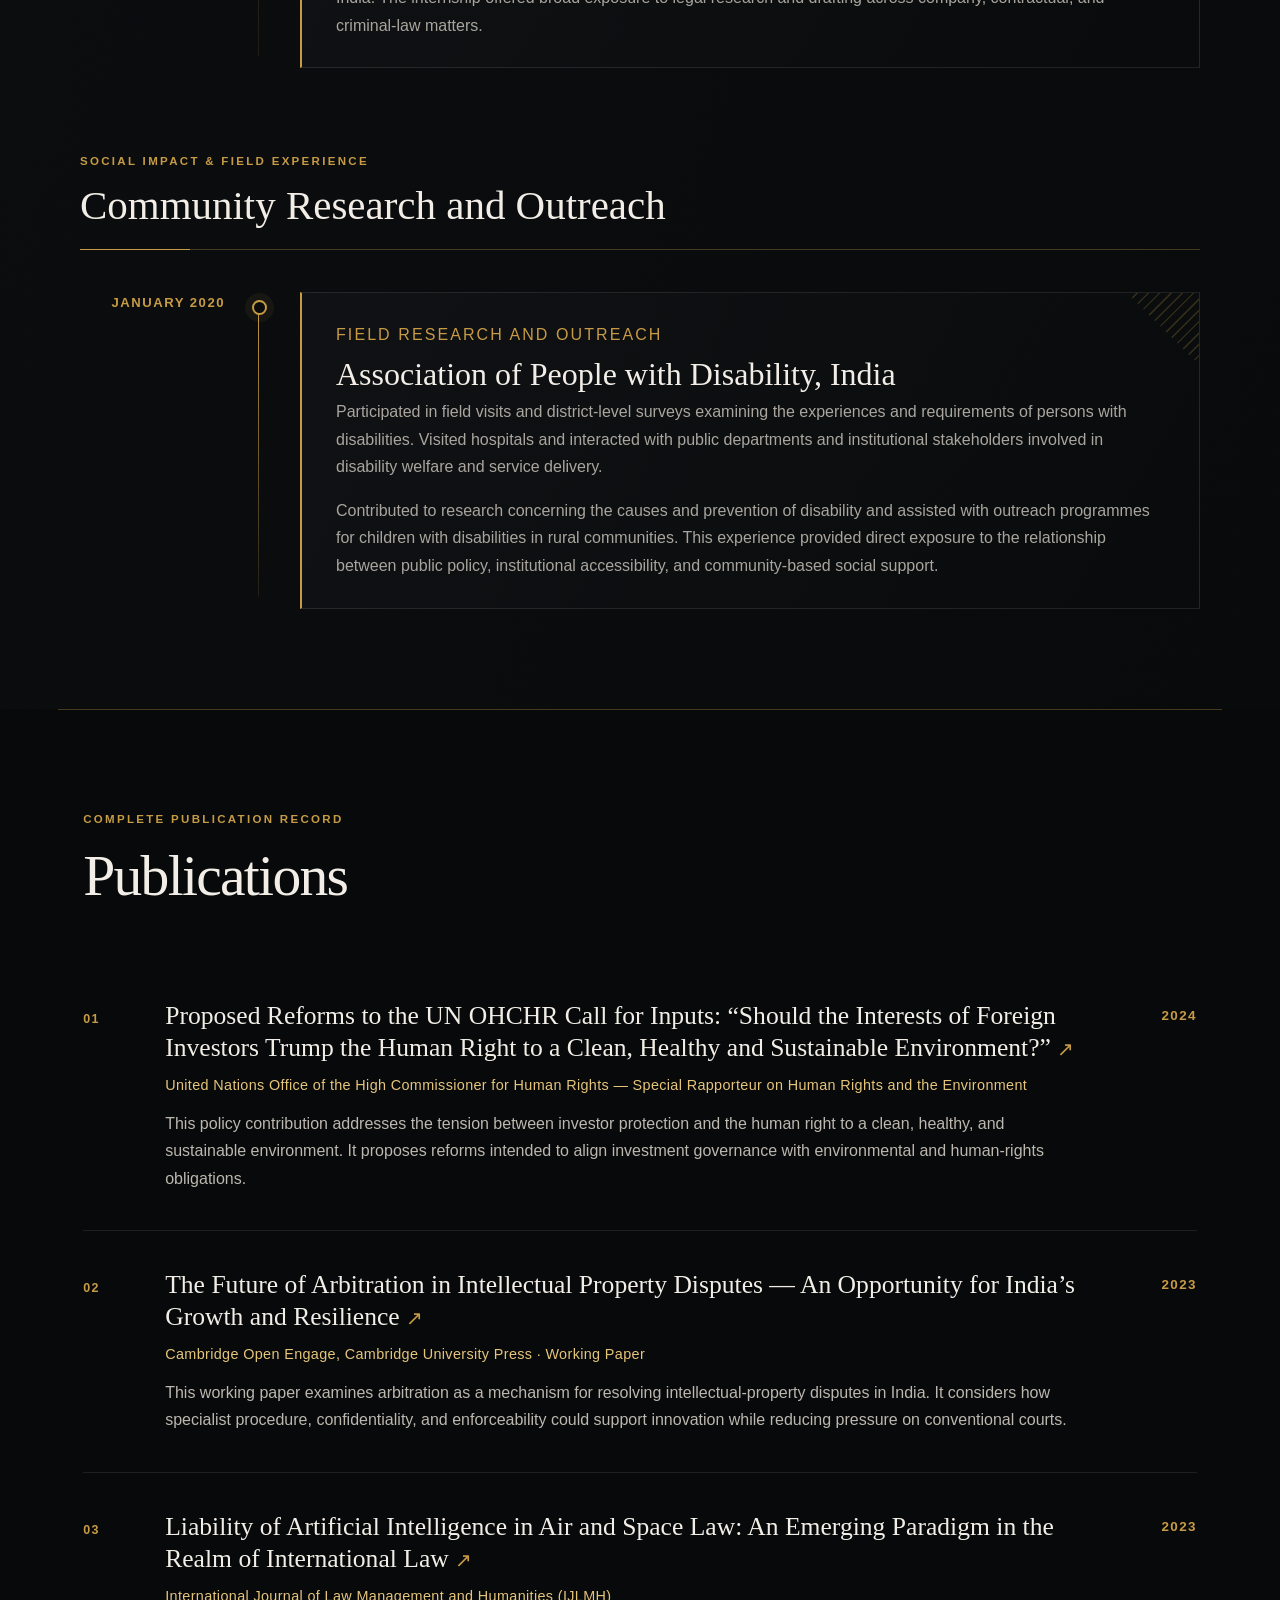
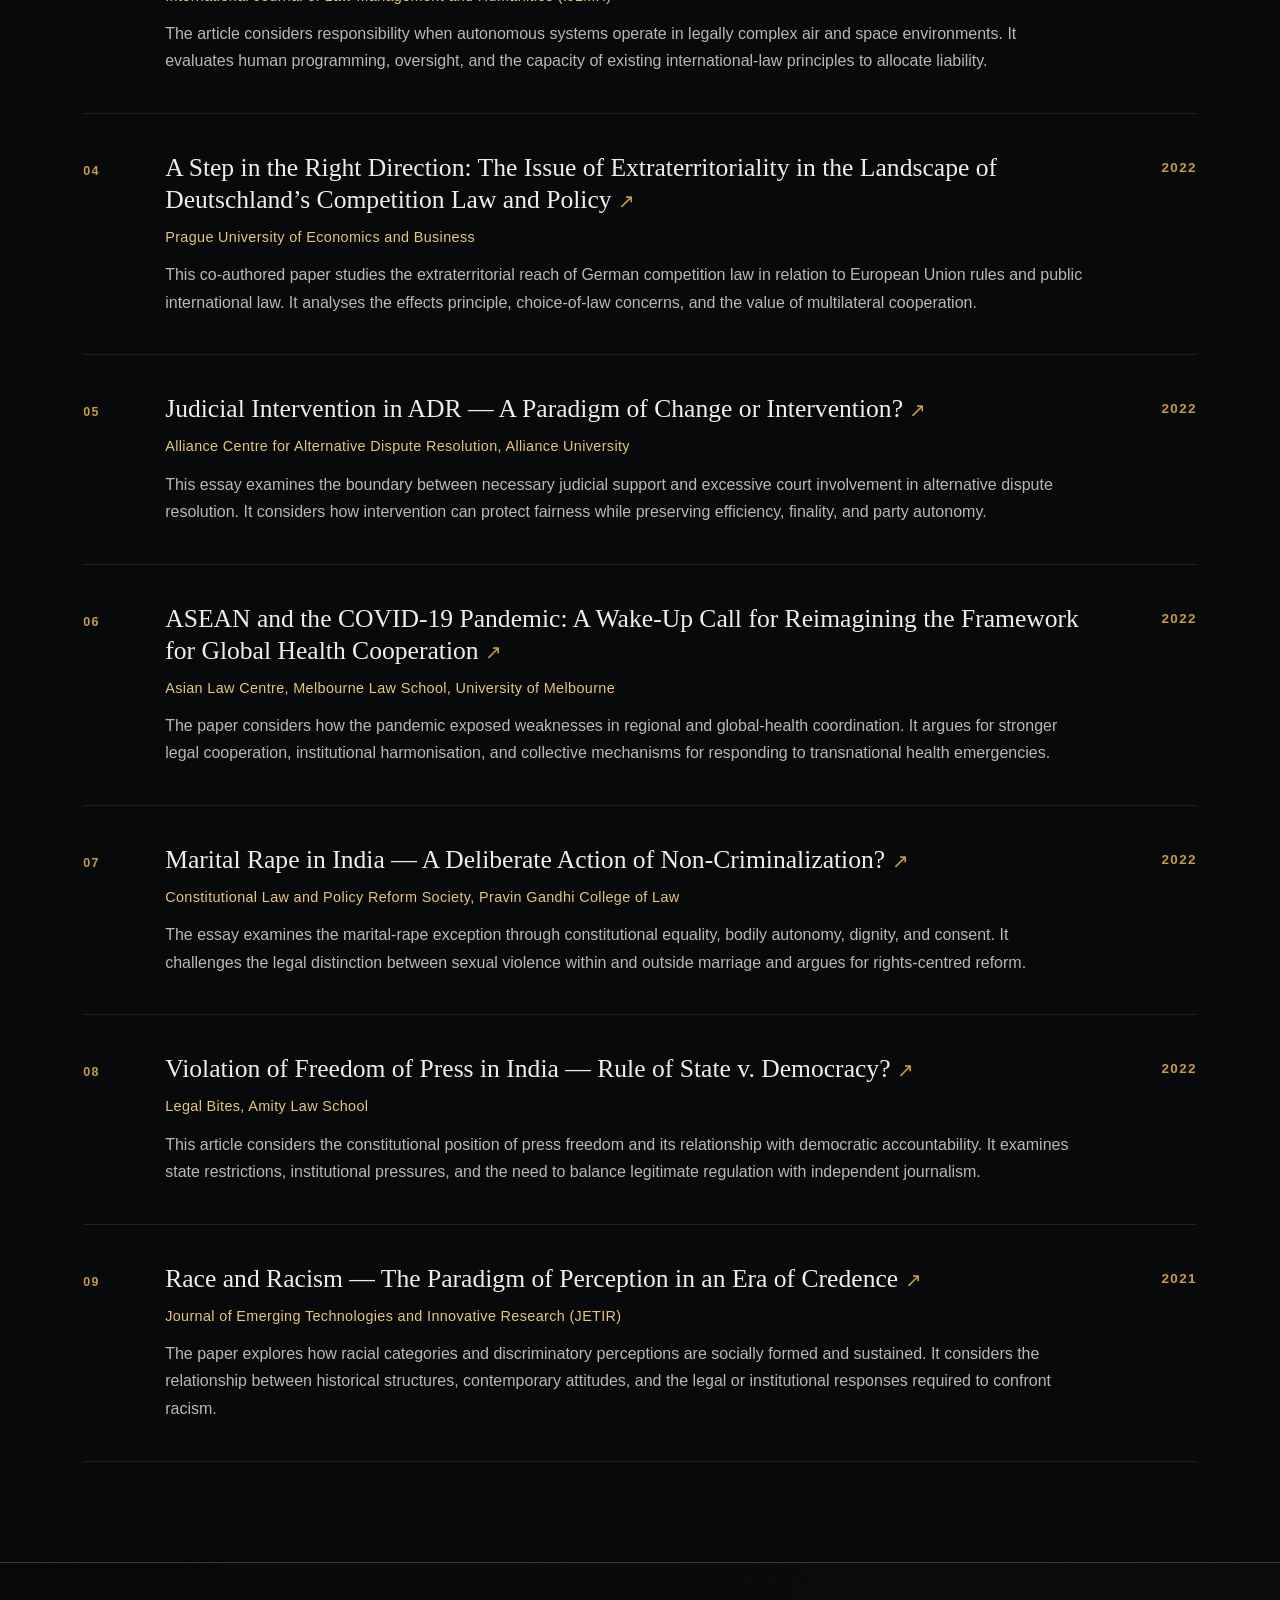
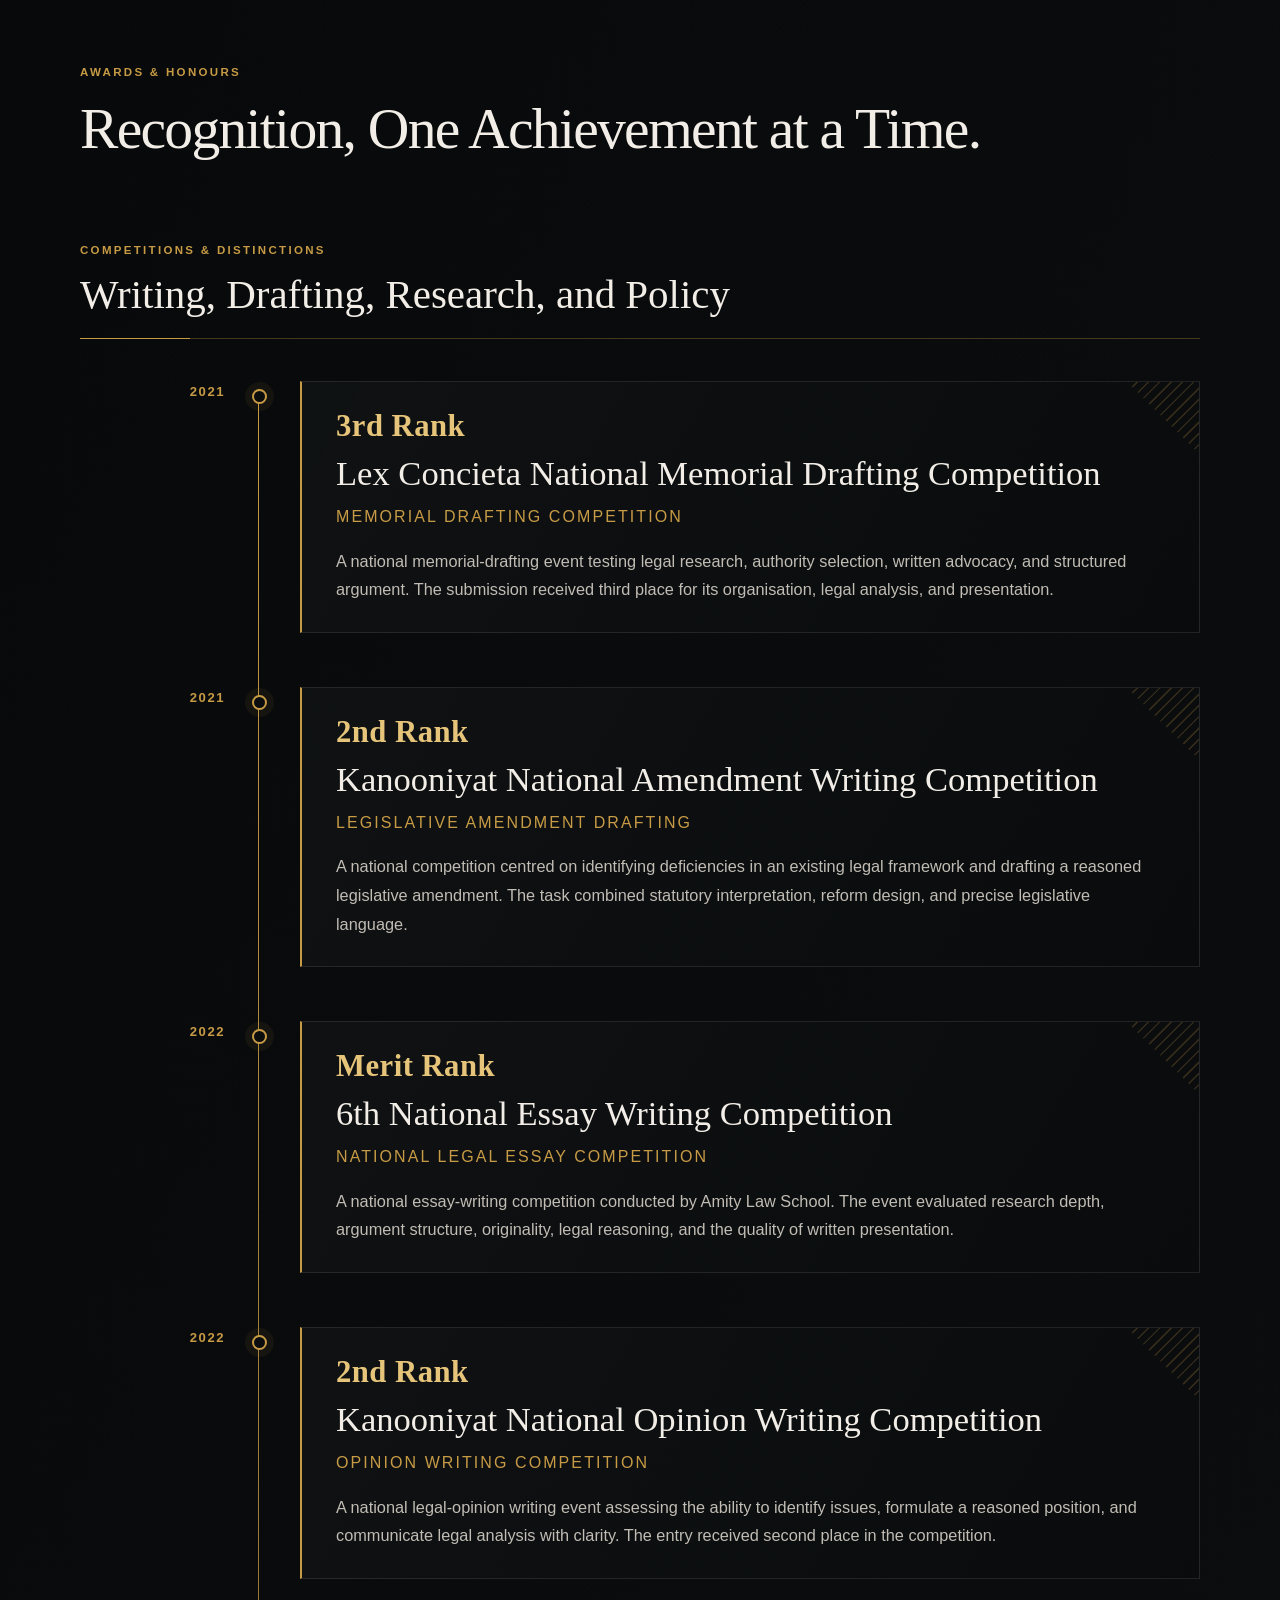
==== commit 56c643ae: "Add files via upload Version 42 is built directly from Version 40.  Changes made: - added the dat" ====
--- a/index.html
+++ b/index.html
@@ -1169,10 +1169,6 @@
 <div class="timeline-marker"></div><div class="timeline-date">September 2026 — Present</div>
 <div class="timeline-content"><p class="entry-label">Research &amp; Analysis</p><h3>Junior Research Analyst</h3><p class="entry-org">Atlantis Capital Research</p><p class="experience-description">My work spans the <strong>Legal &amp; Compliance</strong> and <strong>Government &amp; Public Sector</strong> research lines, with a focus on legal and regulatory developments, compliance frameworks, governance, and public-sector policy. I research and analyse relevant developments and contribute written analysis to the organisation’s research outputs.</p></div>
 </article>
-<article class="timeline-entry featured-entry">
-<div class="timeline-marker"></div><div class="timeline-date">September 2026 — Present</div>
-<div class="timeline-content"><p class="entry-label">Editorial &amp; Research</p><h3>Senior Editor</h3><p class="entry-org">IE International Policy Review, IE University · Community of Madrid, Spain</p><p class="experience-description">As Senior Editor for the <strong>Bocconi Advocacy &amp; Litigation Collaboration</strong>, I work on research focused on <strong>Venture Capital &amp; Start-Ups</strong>. My role includes reviewing papers for legal and factual accuracy, analytical rigour, structure, argumentation, and editorial quality, while guiding authors through the revision and editing process.</p></div>
-</article>
 </div>
 </div>
 <div class="timeline-group">
@@ -1185,10 +1181,14 @@
 </div>
 </div>
 <div class="timeline-group">
-<div class="subsection-heading"><p class="eyebrow">Peer Review &amp; Editorial Experience</p><h3>Academic publication work</h3></div>
+<div class="subsection-heading"><p class="eyebrow">Peer Review &amp; Editorial Experience</p><h3>Academic Publication work</h3></div>
 <div class="vertical-timeline experience-timeline">
 <article class="timeline-entry featured-entry">
-<div class="timeline-marker"></div><div class="timeline-date">Academic editorial work</div>
+<div class="timeline-marker"></div><div class="timeline-date">September 2026 — Present</div>
+<div class="timeline-content"><p class="entry-label">Editorial &amp; Research</p><h3>Senior Editor</h3><p class="entry-org">IE International Policy Review, IE University · Community of Madrid, Spain</p><p class="experience-description">As Senior Editor for the <strong>Bocconi Advocacy &amp; Litigation Collaboration</strong>, I work on research focused on <strong>Venture Capital &amp; Start-Ups</strong>. My role includes reviewing papers for legal and factual accuracy, analytical rigour, structure, argumentation, and editorial quality, while guiding authors through the revision and editing process.</p></div>
+</article>
+<article class="timeline-entry featured-entry">
+<div class="timeline-marker"></div><div class="timeline-date">April — June 2026</div>
 <div class="timeline-content"><p class="entry-label">Peer Review &amp; Manuscript Evaluation</p><h3>Invited Reviewer — IGI Global Project</h3><p class="entry-org">Interdisciplinary publication project on systemic exclusion and access to justice</p><ul><li>Reviewed chapter submissions and participated in interdisciplinary peer-review processes.</li><li>Assisted with manuscript evaluation, reviewer assessment, and scholarly feedback.</li><li>Developed practical exposure to publication ethics, peer-review standards, and academic quality assessment.</li></ul></div>
 </article>
 </div>
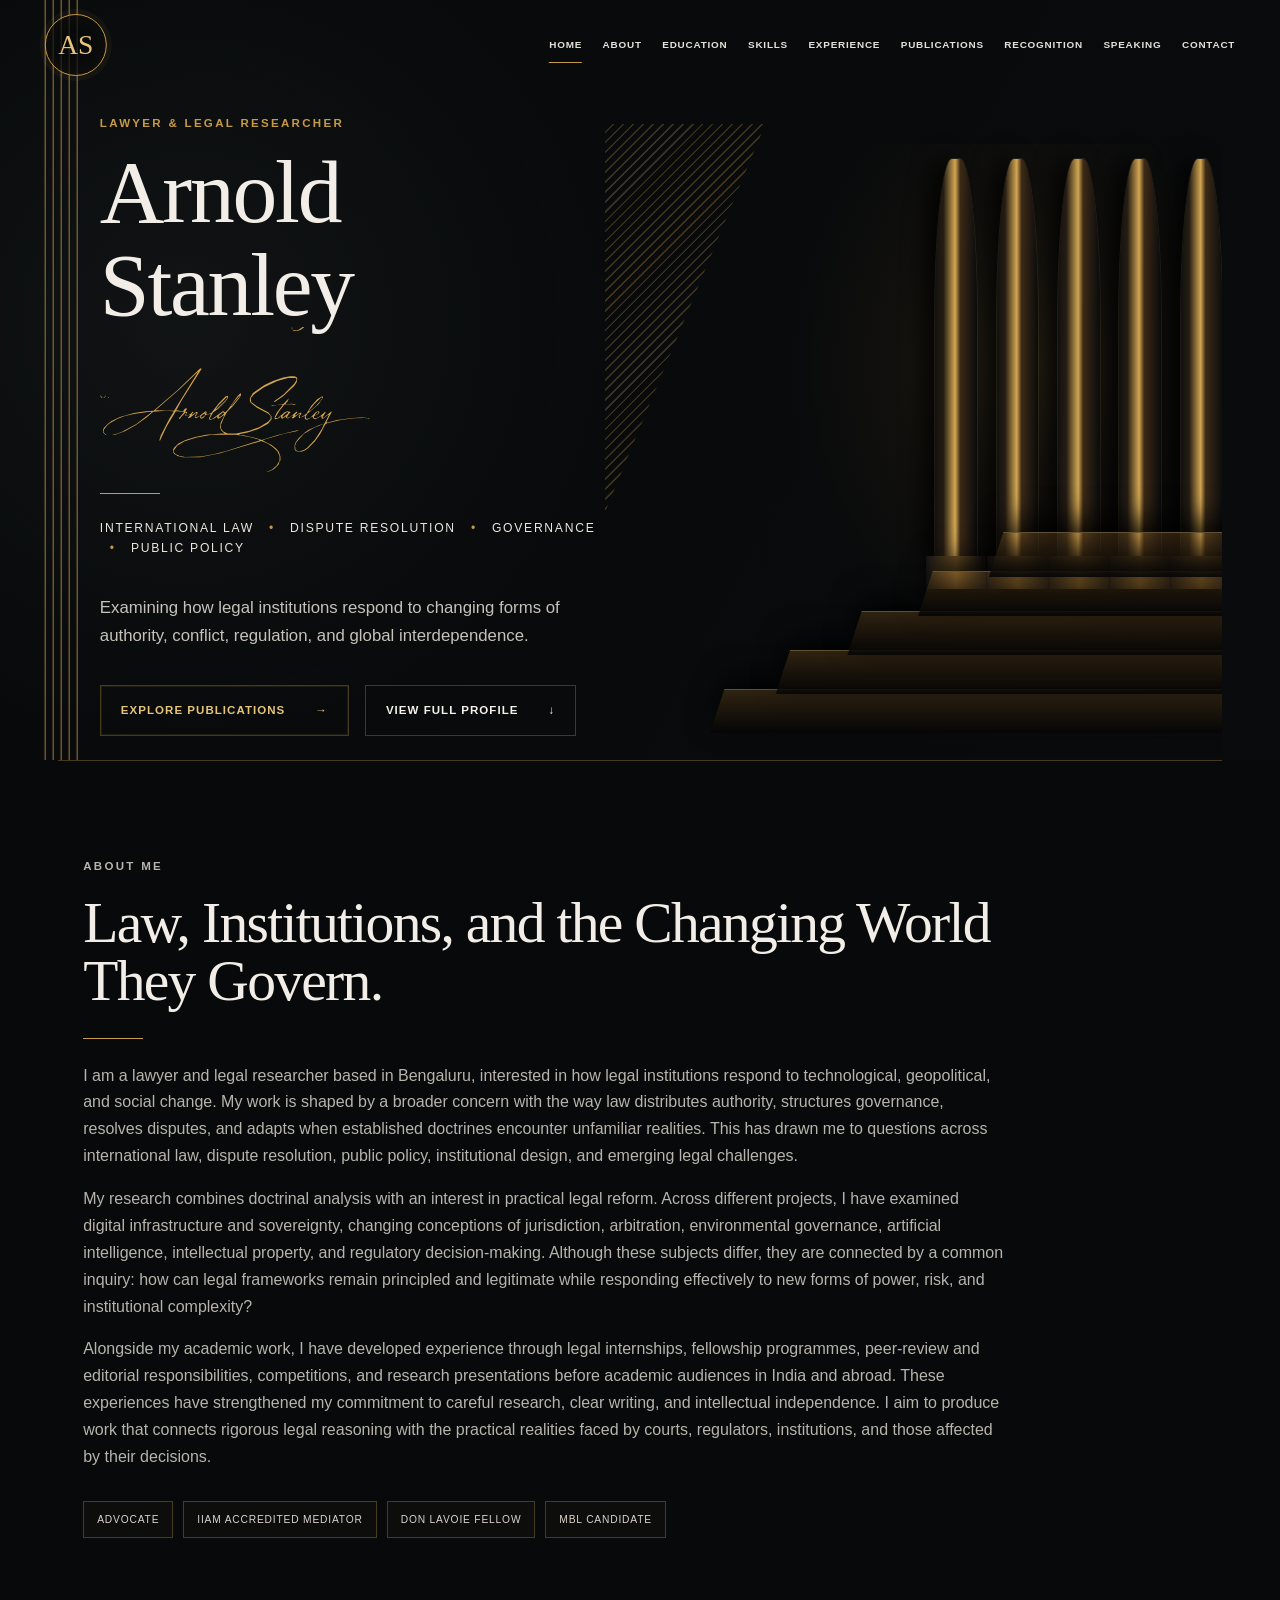
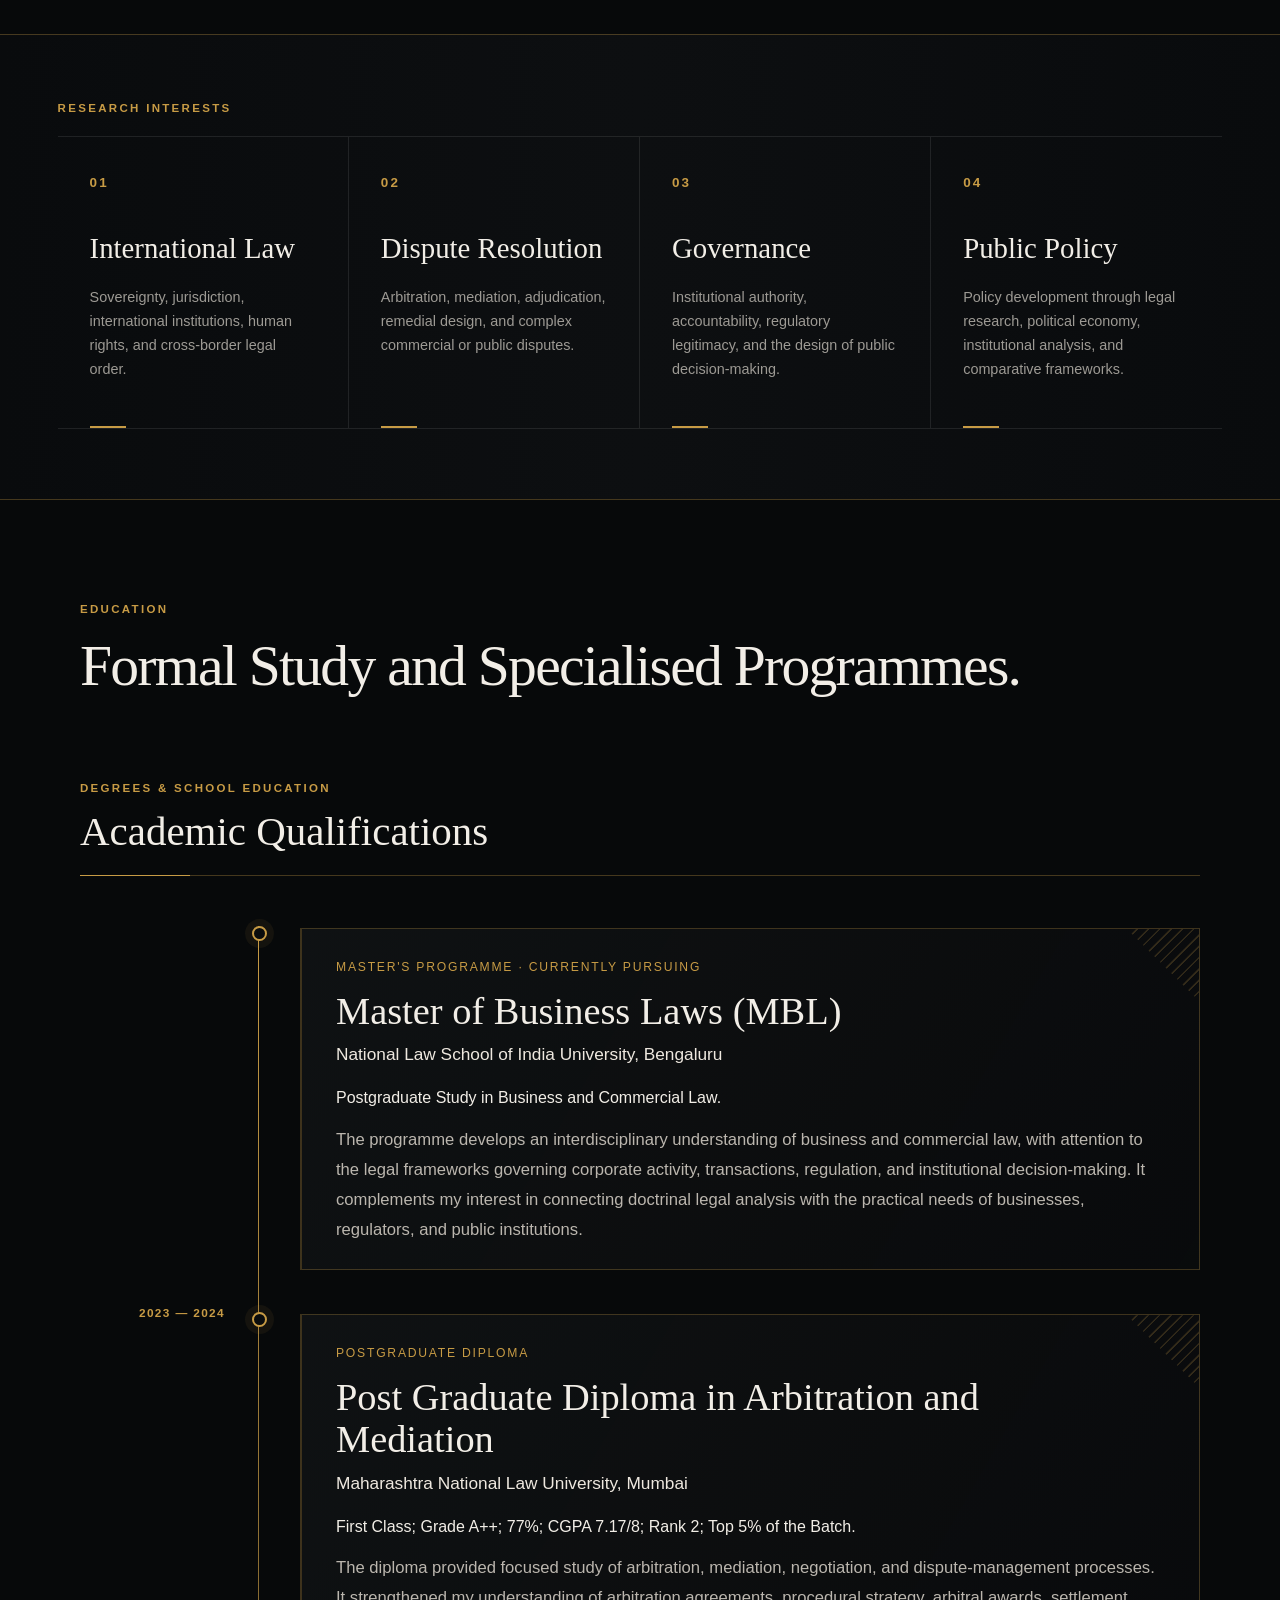
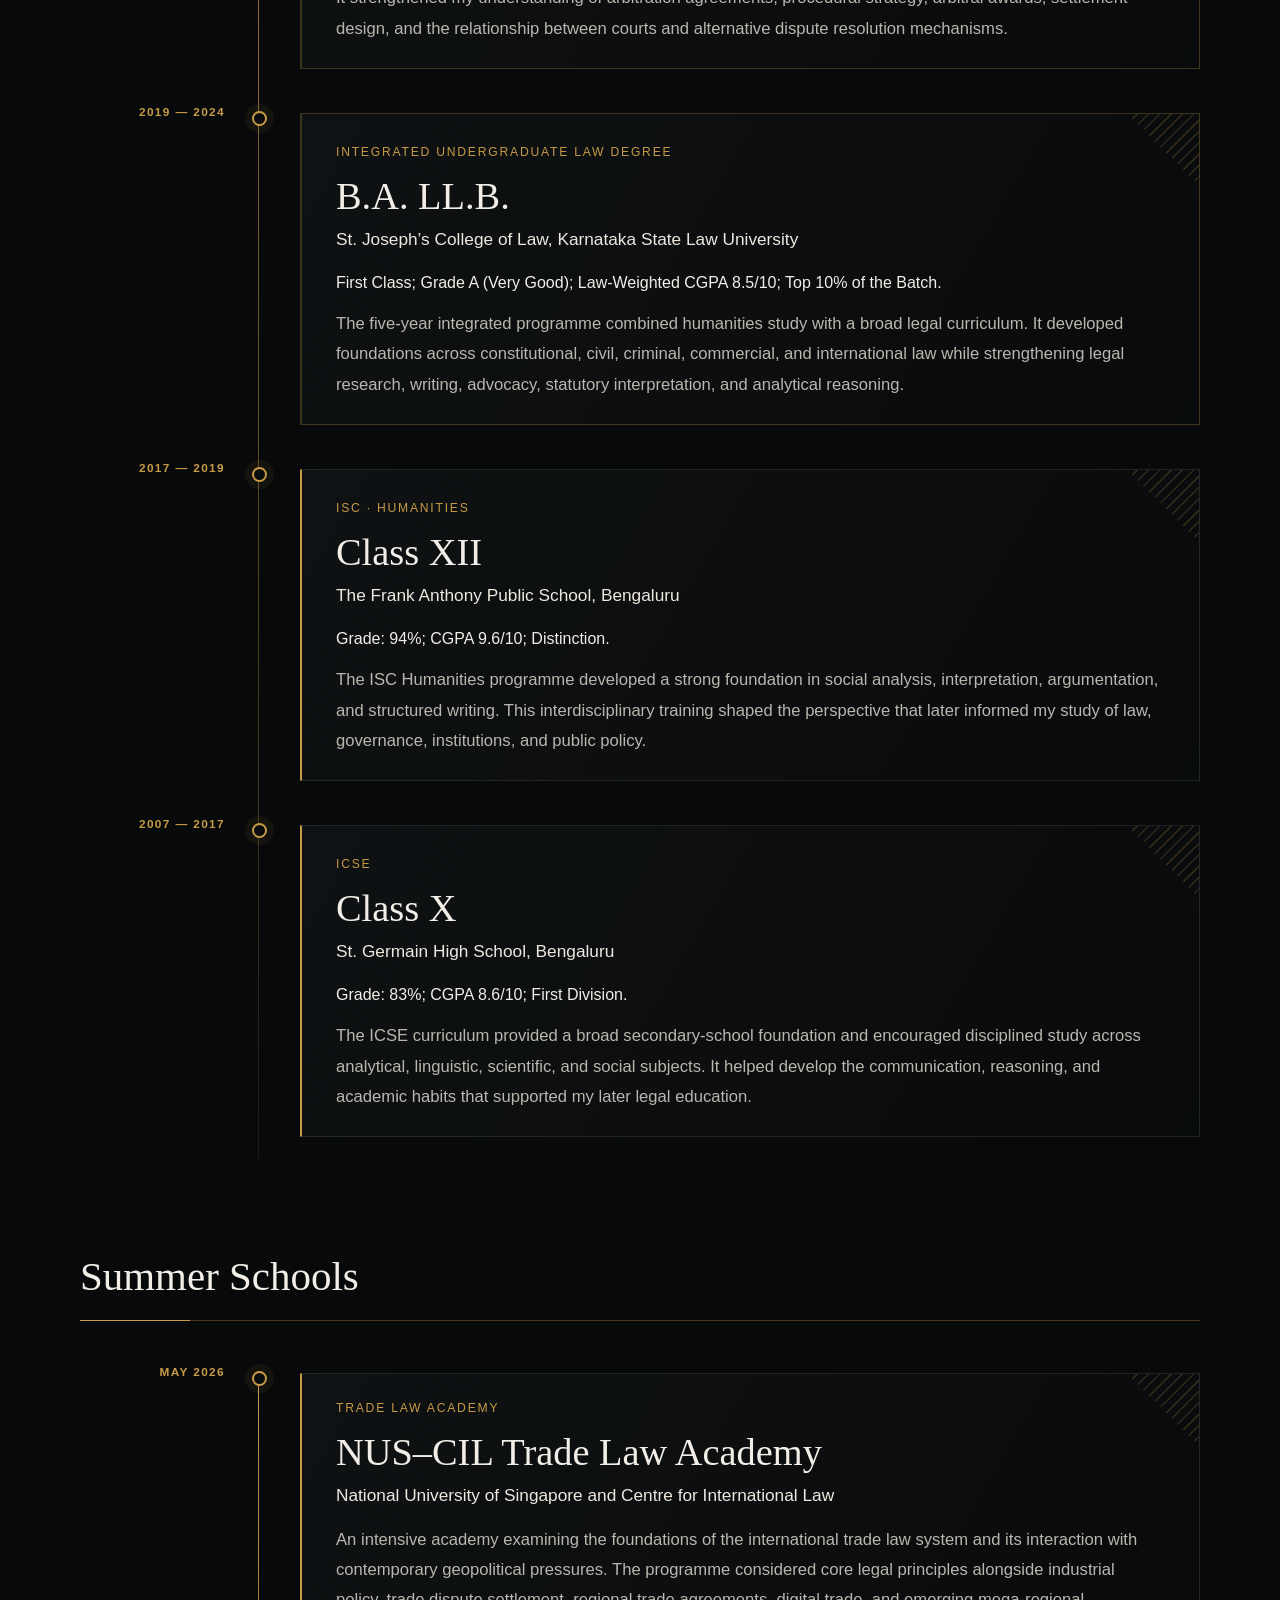
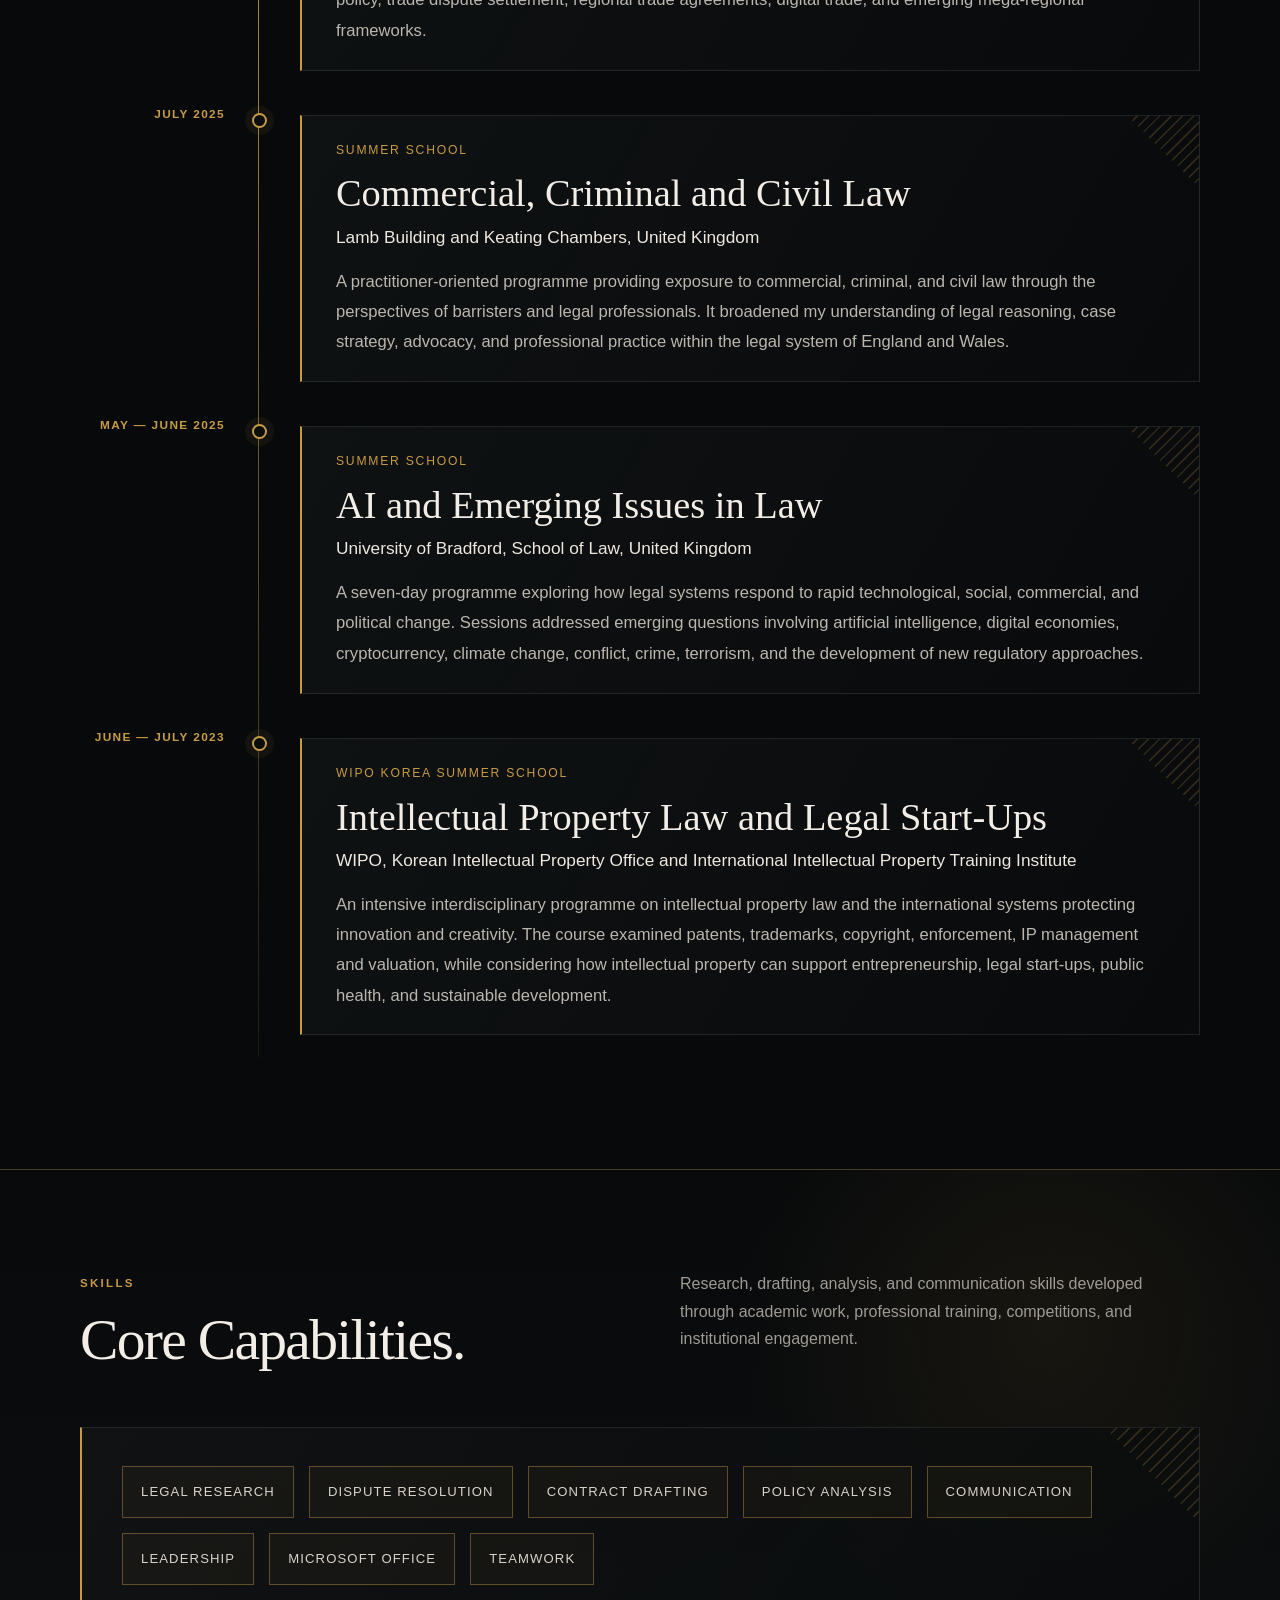
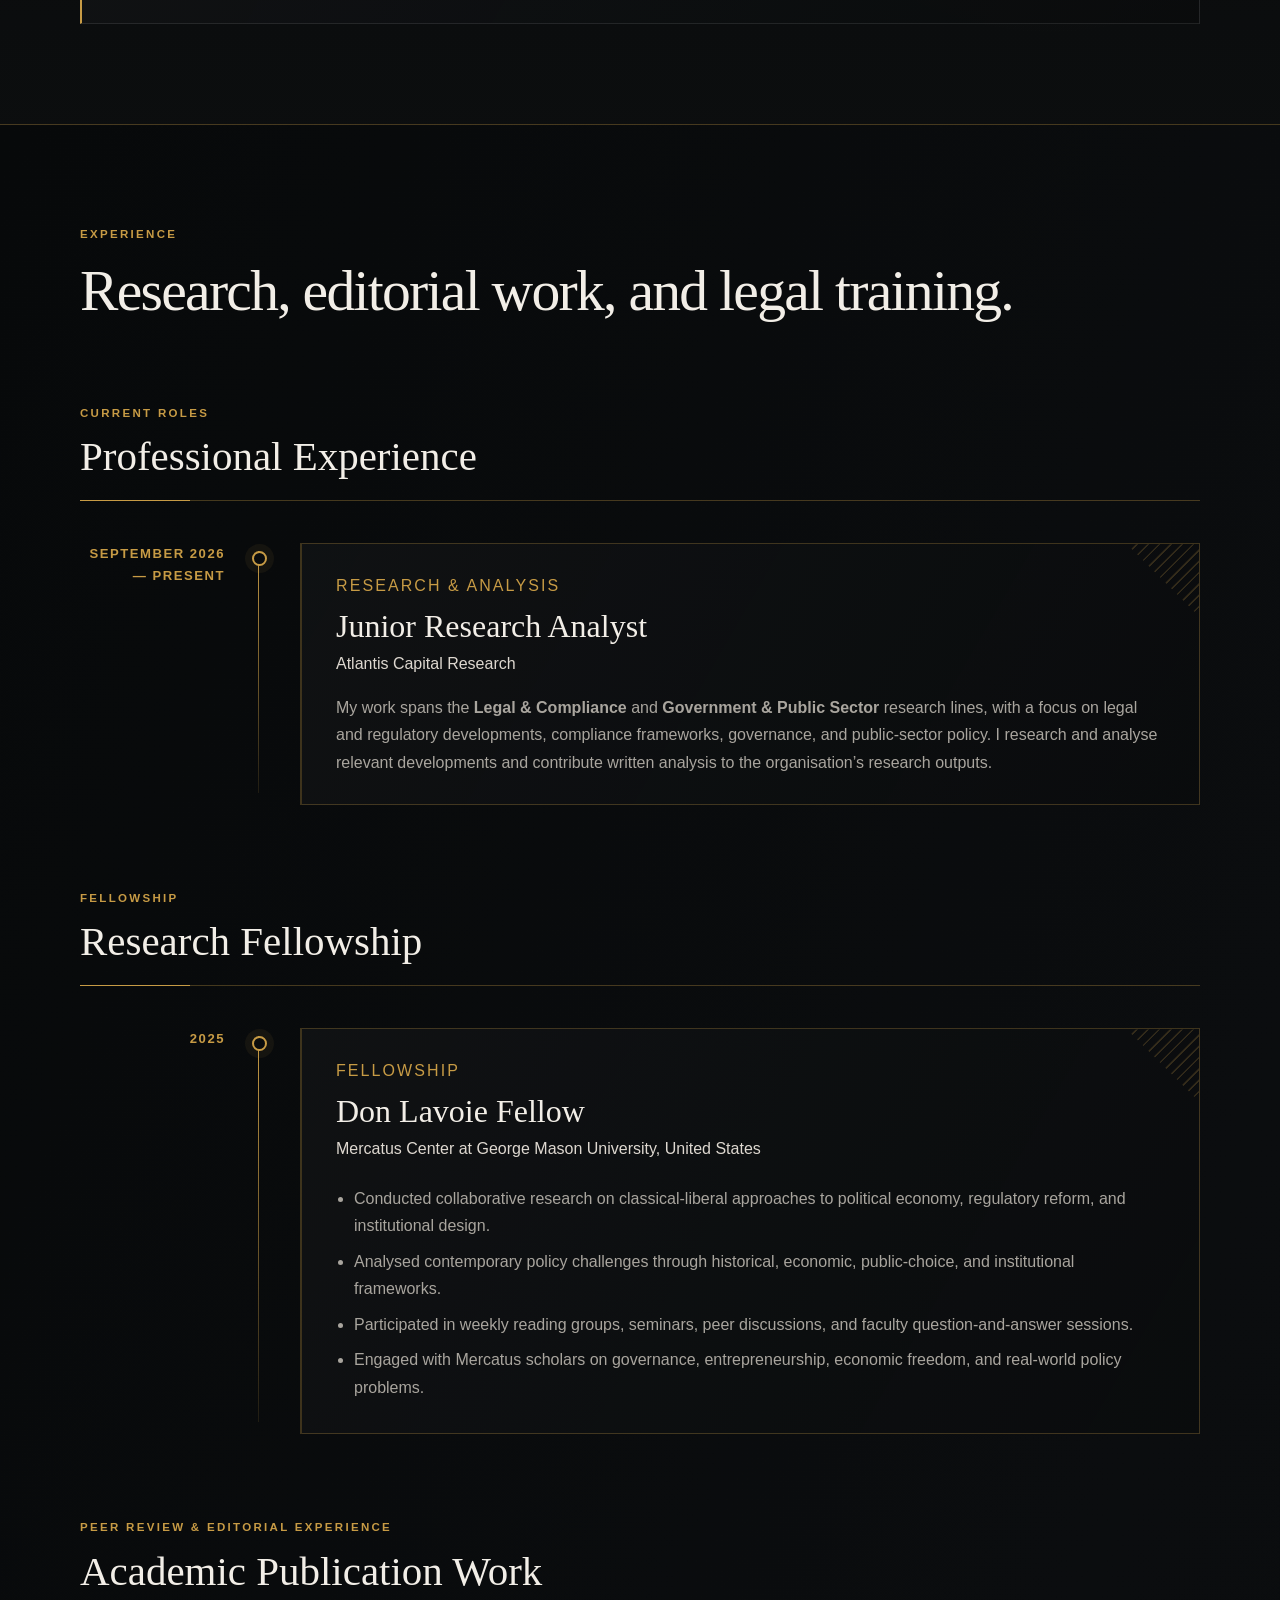
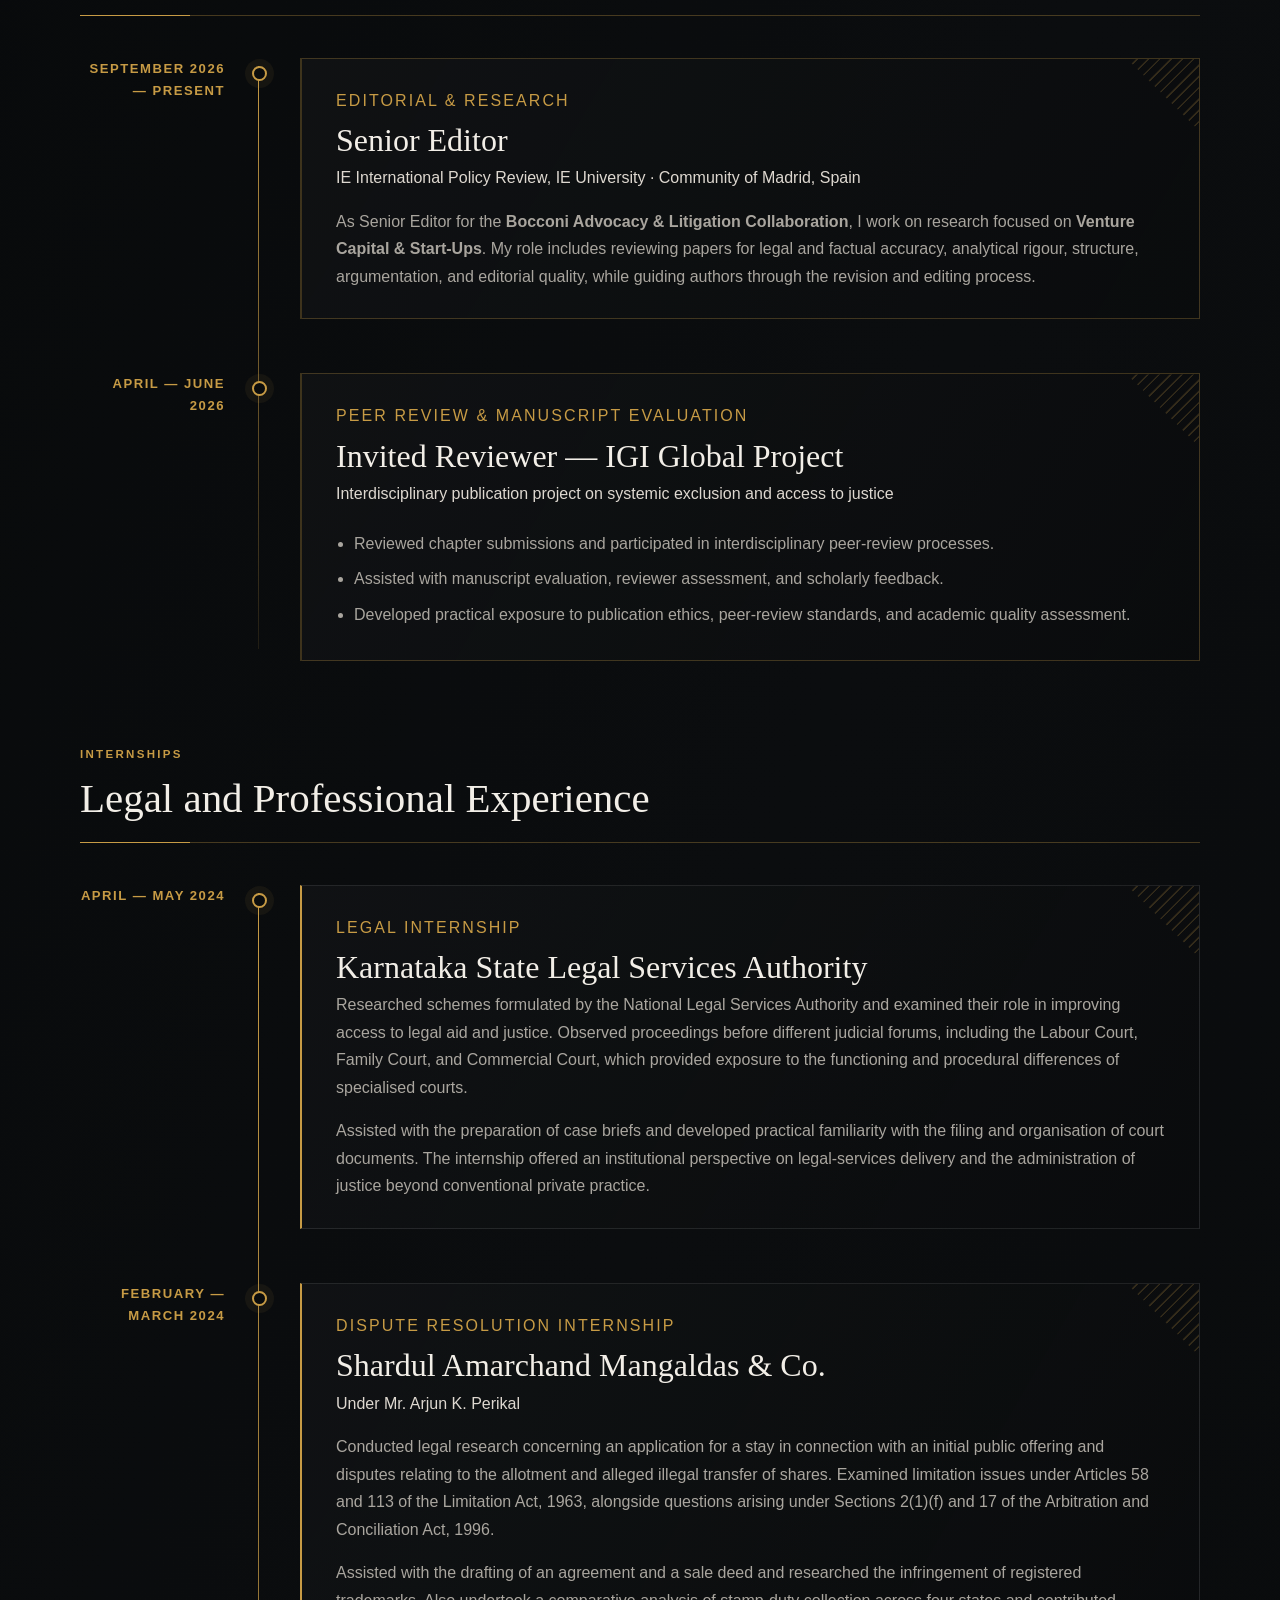
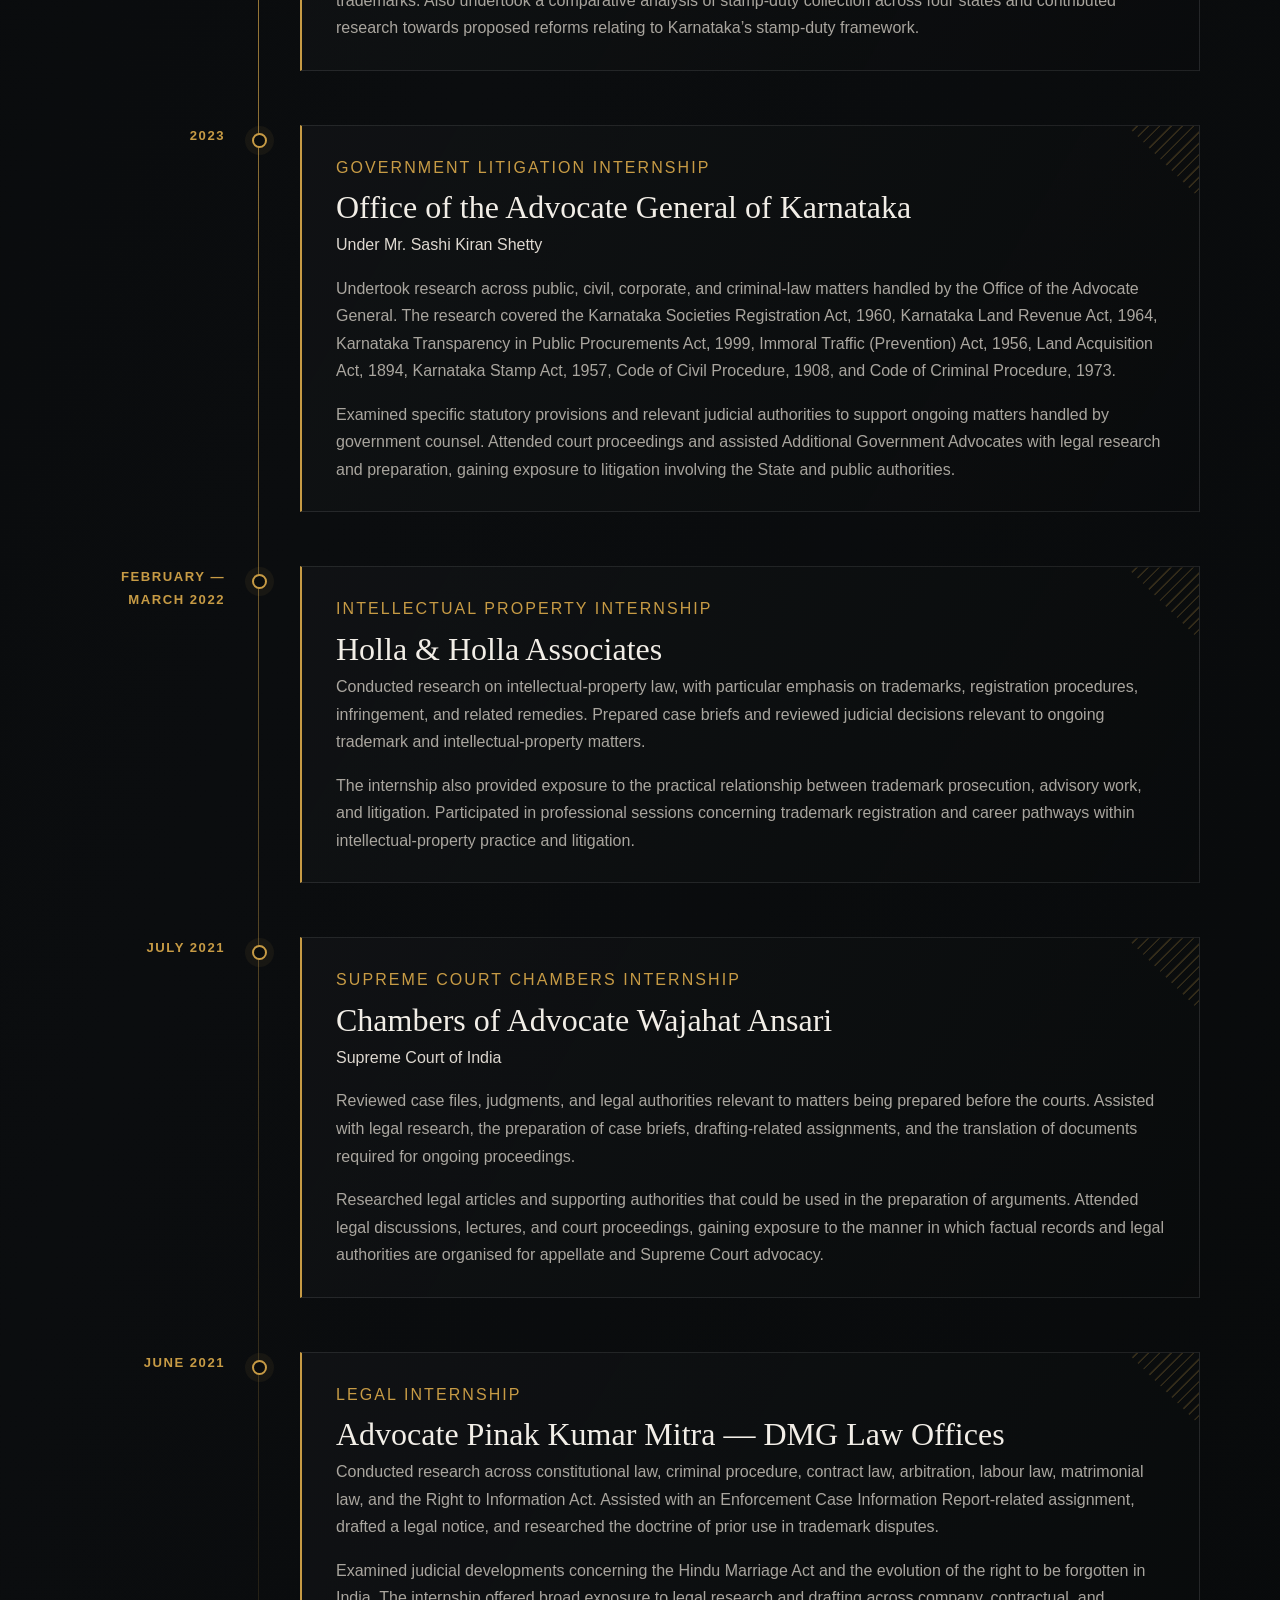
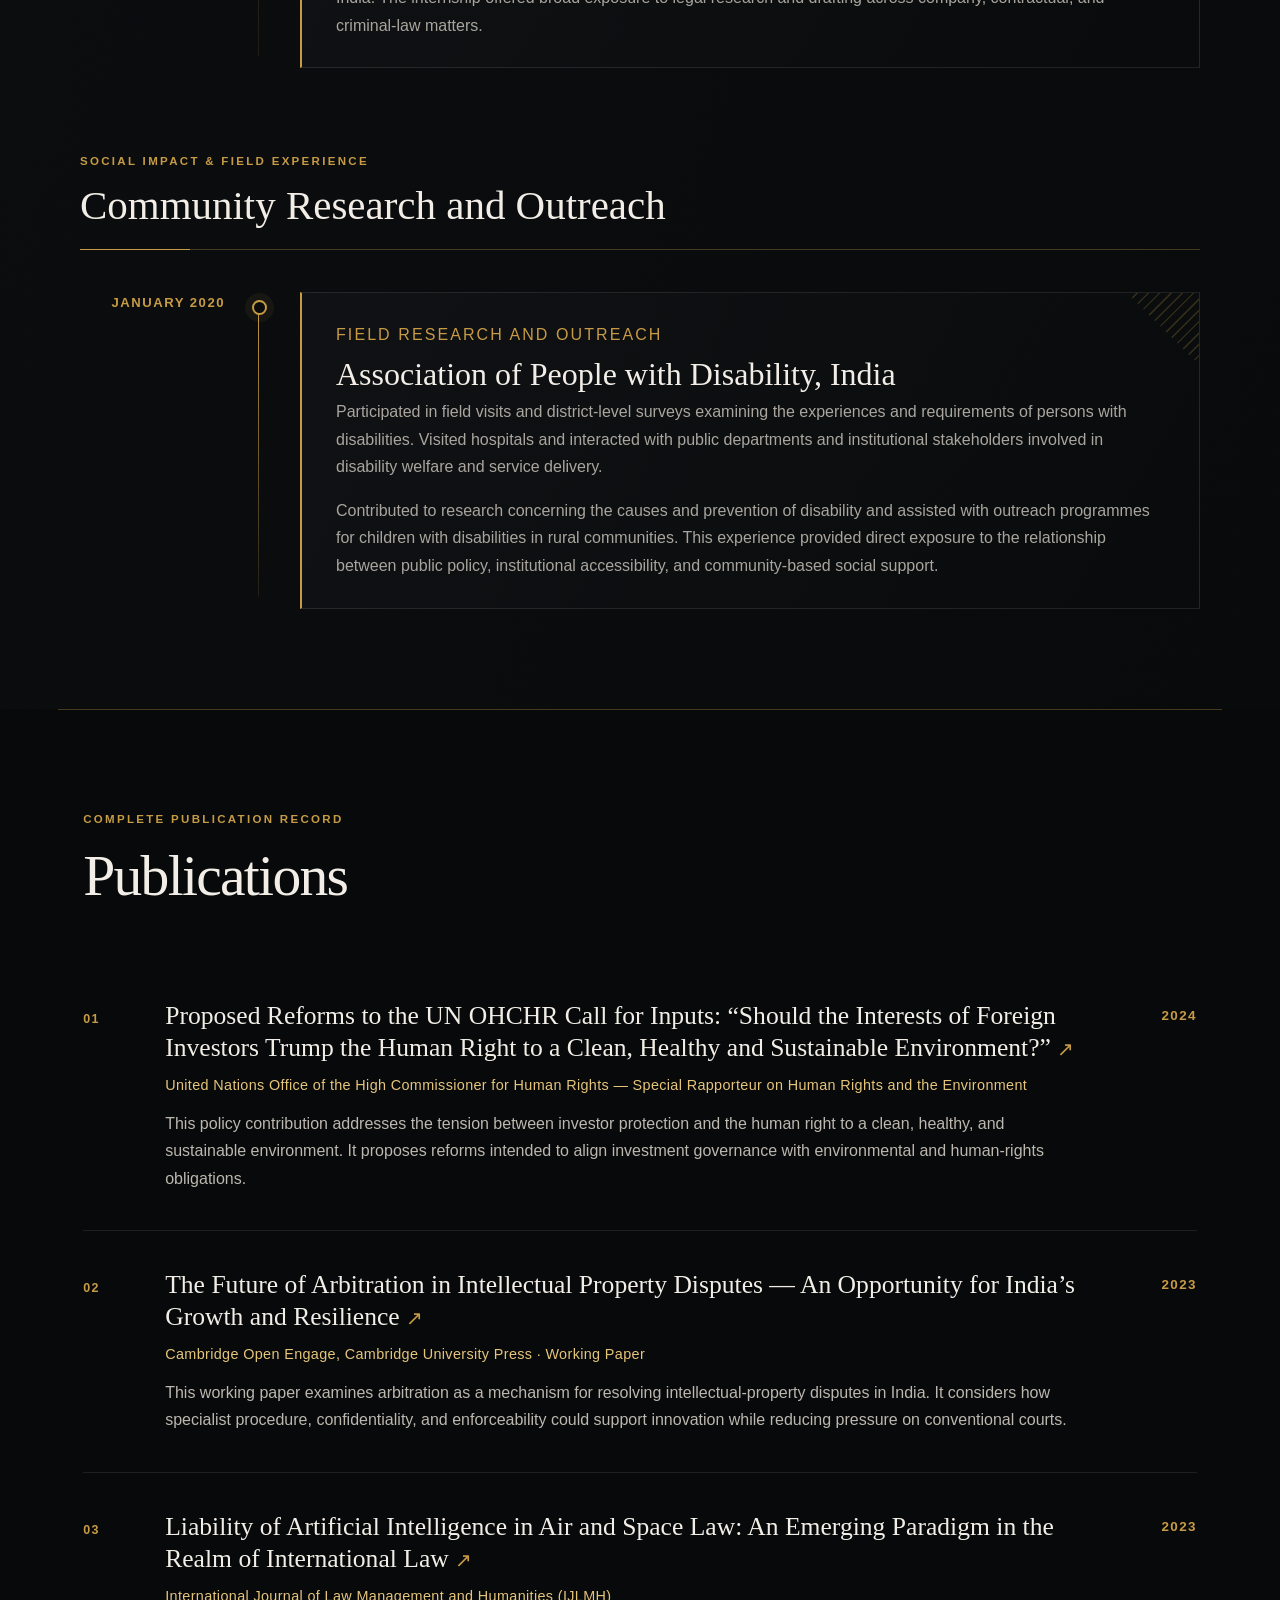
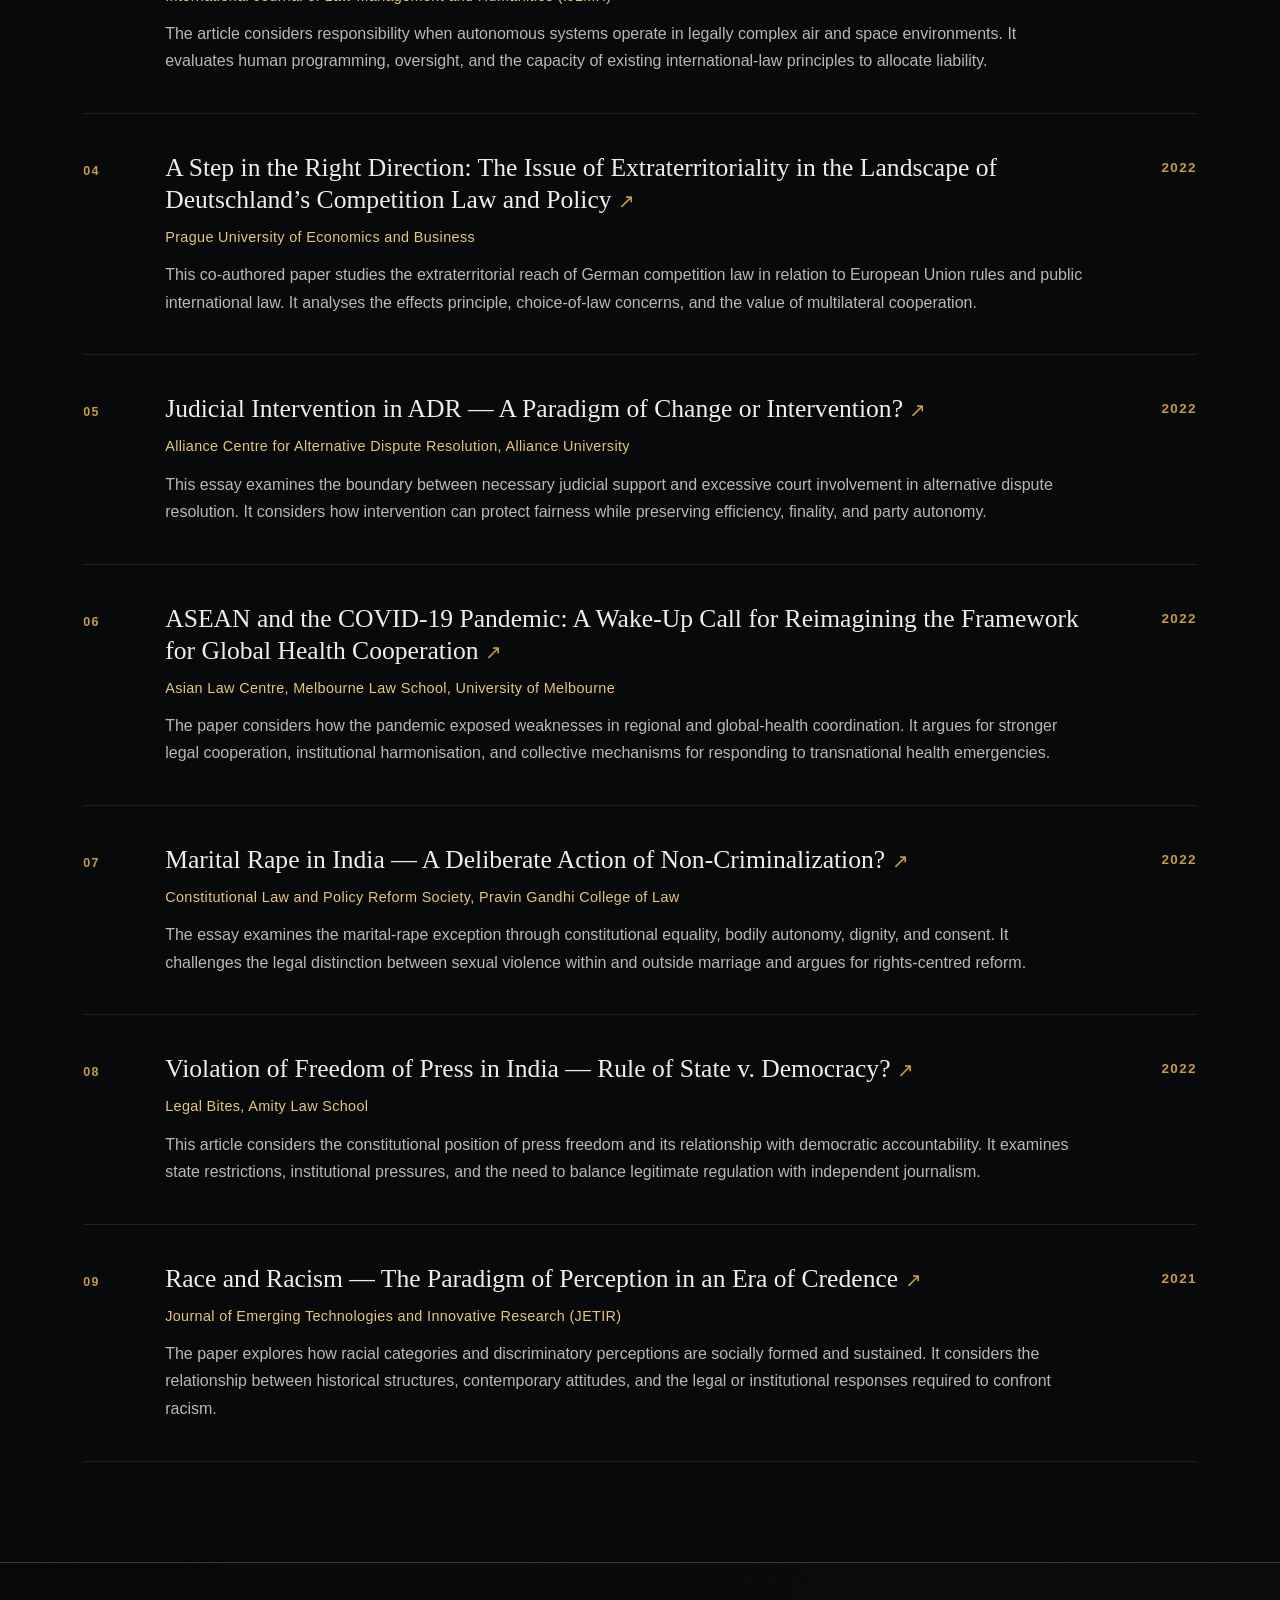
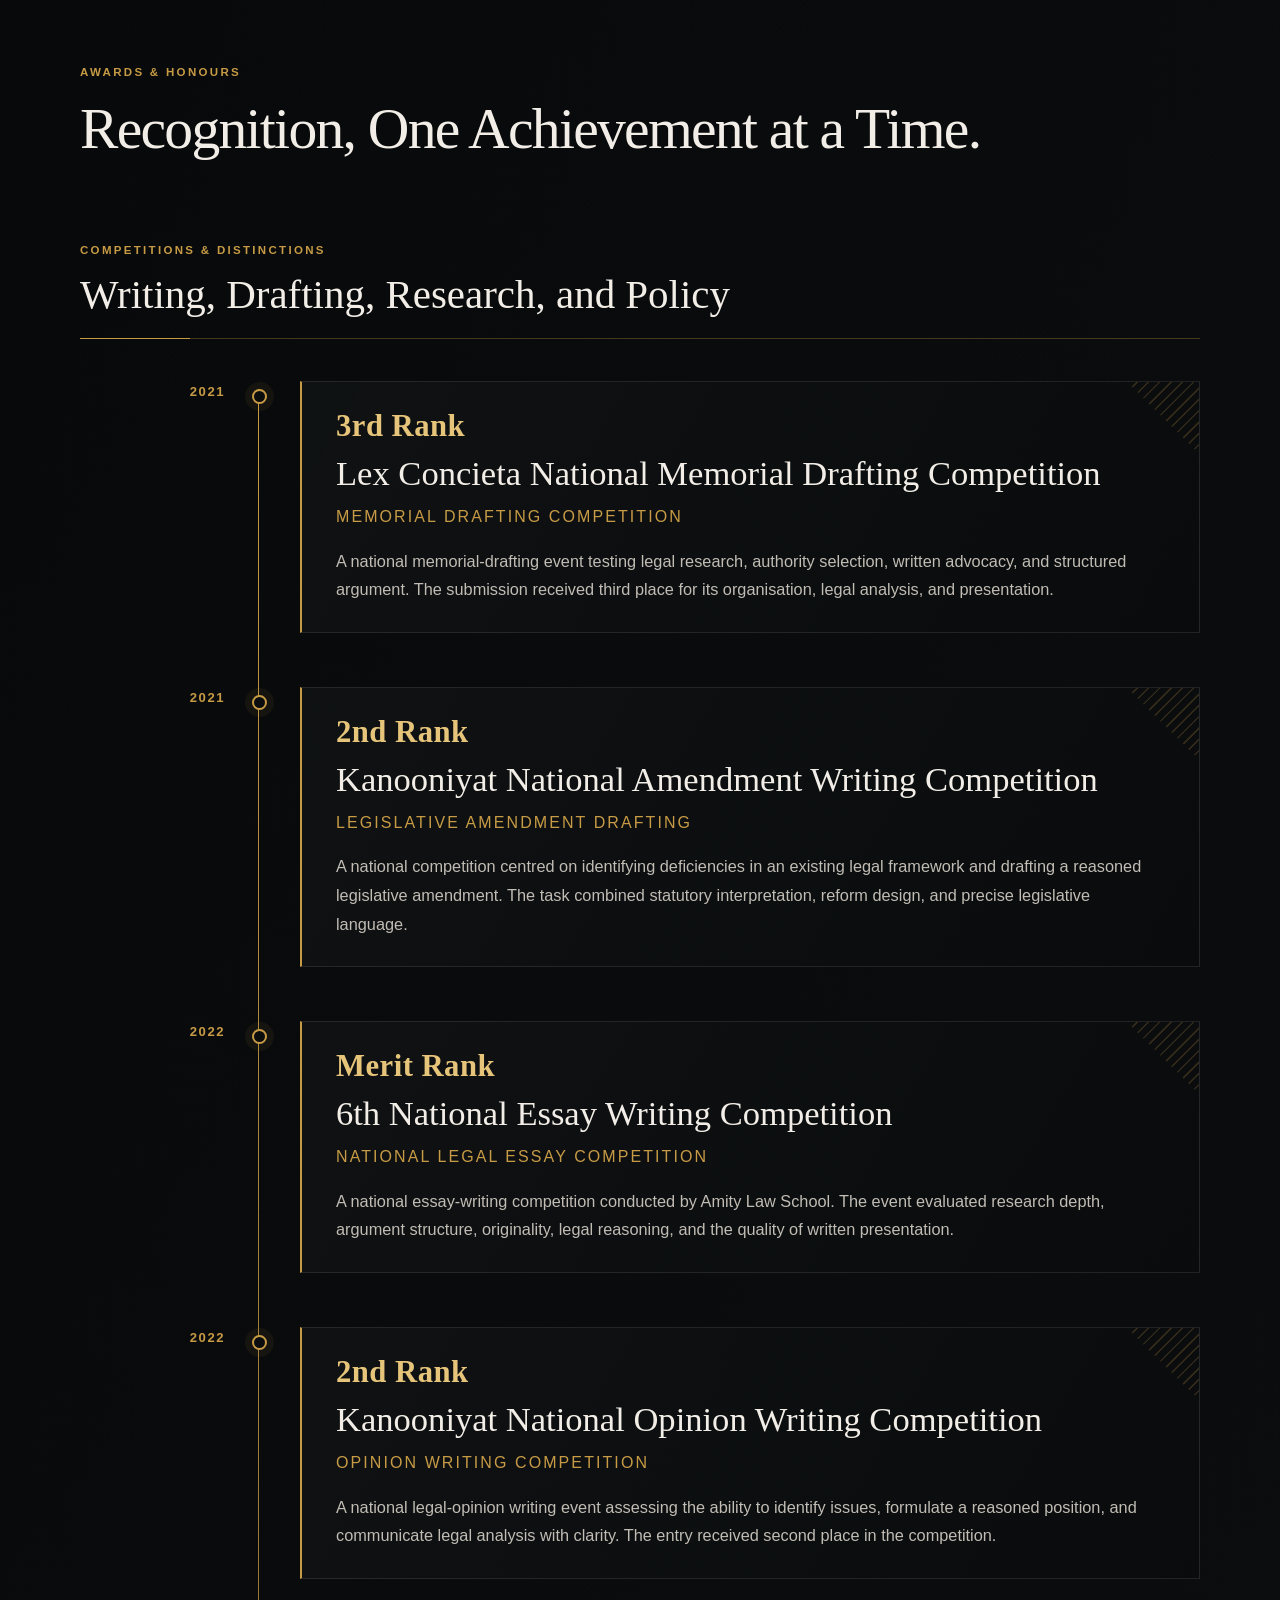
==== commit 19a3b916: "Add files via upload Version 43 is built directly from Version 42.  Changes made: - capitalised “" ====
--- a/index.html
+++ b/index.html
@@ -1181,7 +1181,7 @@
 </div>
 </div>
 <div class="timeline-group">
-<div class="subsection-heading"><p class="eyebrow">Peer Review &amp; Editorial Experience</p><h3>Academic Publication work</h3></div>
+<div class="subsection-heading"><p class="eyebrow">Peer Review &amp; Editorial Experience</p><h3>Academic Publication Work</h3></div>
 <div class="vertical-timeline experience-timeline">
 <article class="timeline-entry featured-entry">
 <div class="timeline-marker"></div><div class="timeline-date">September 2026 — Present</div>
